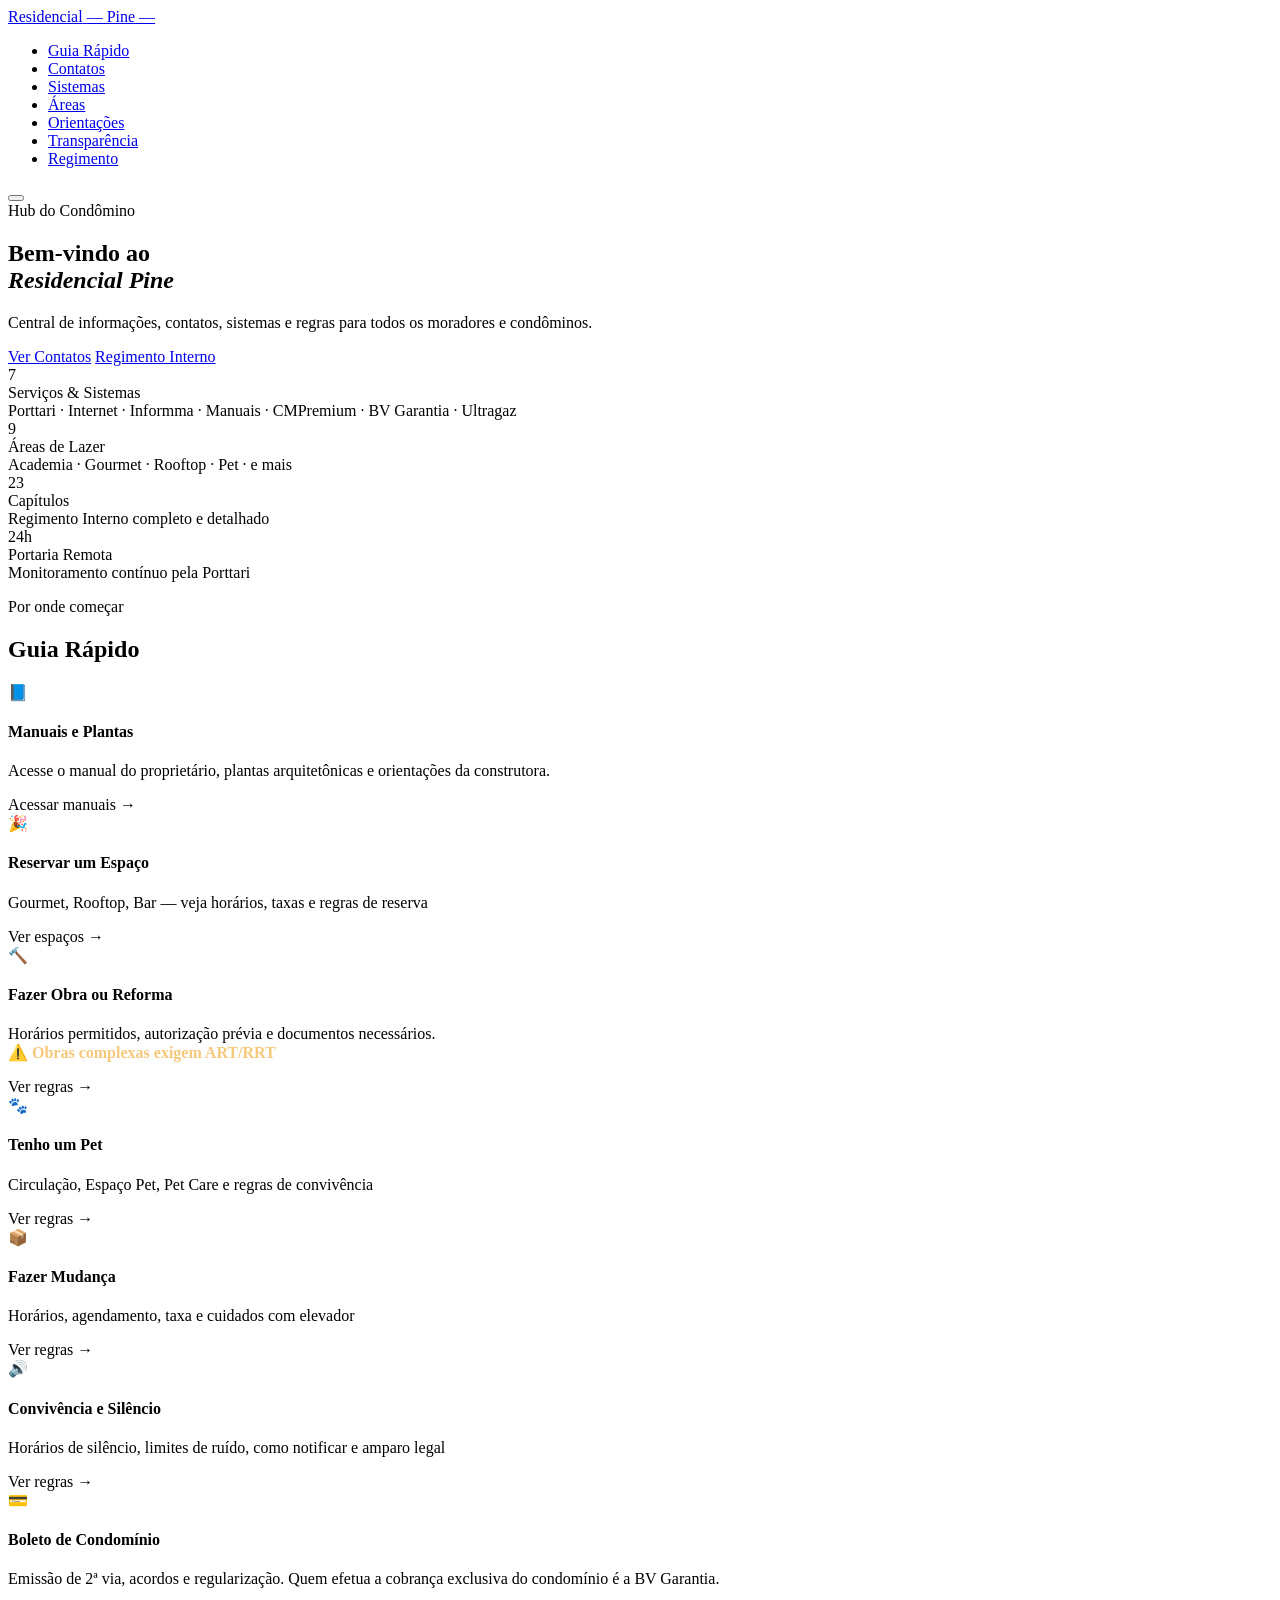
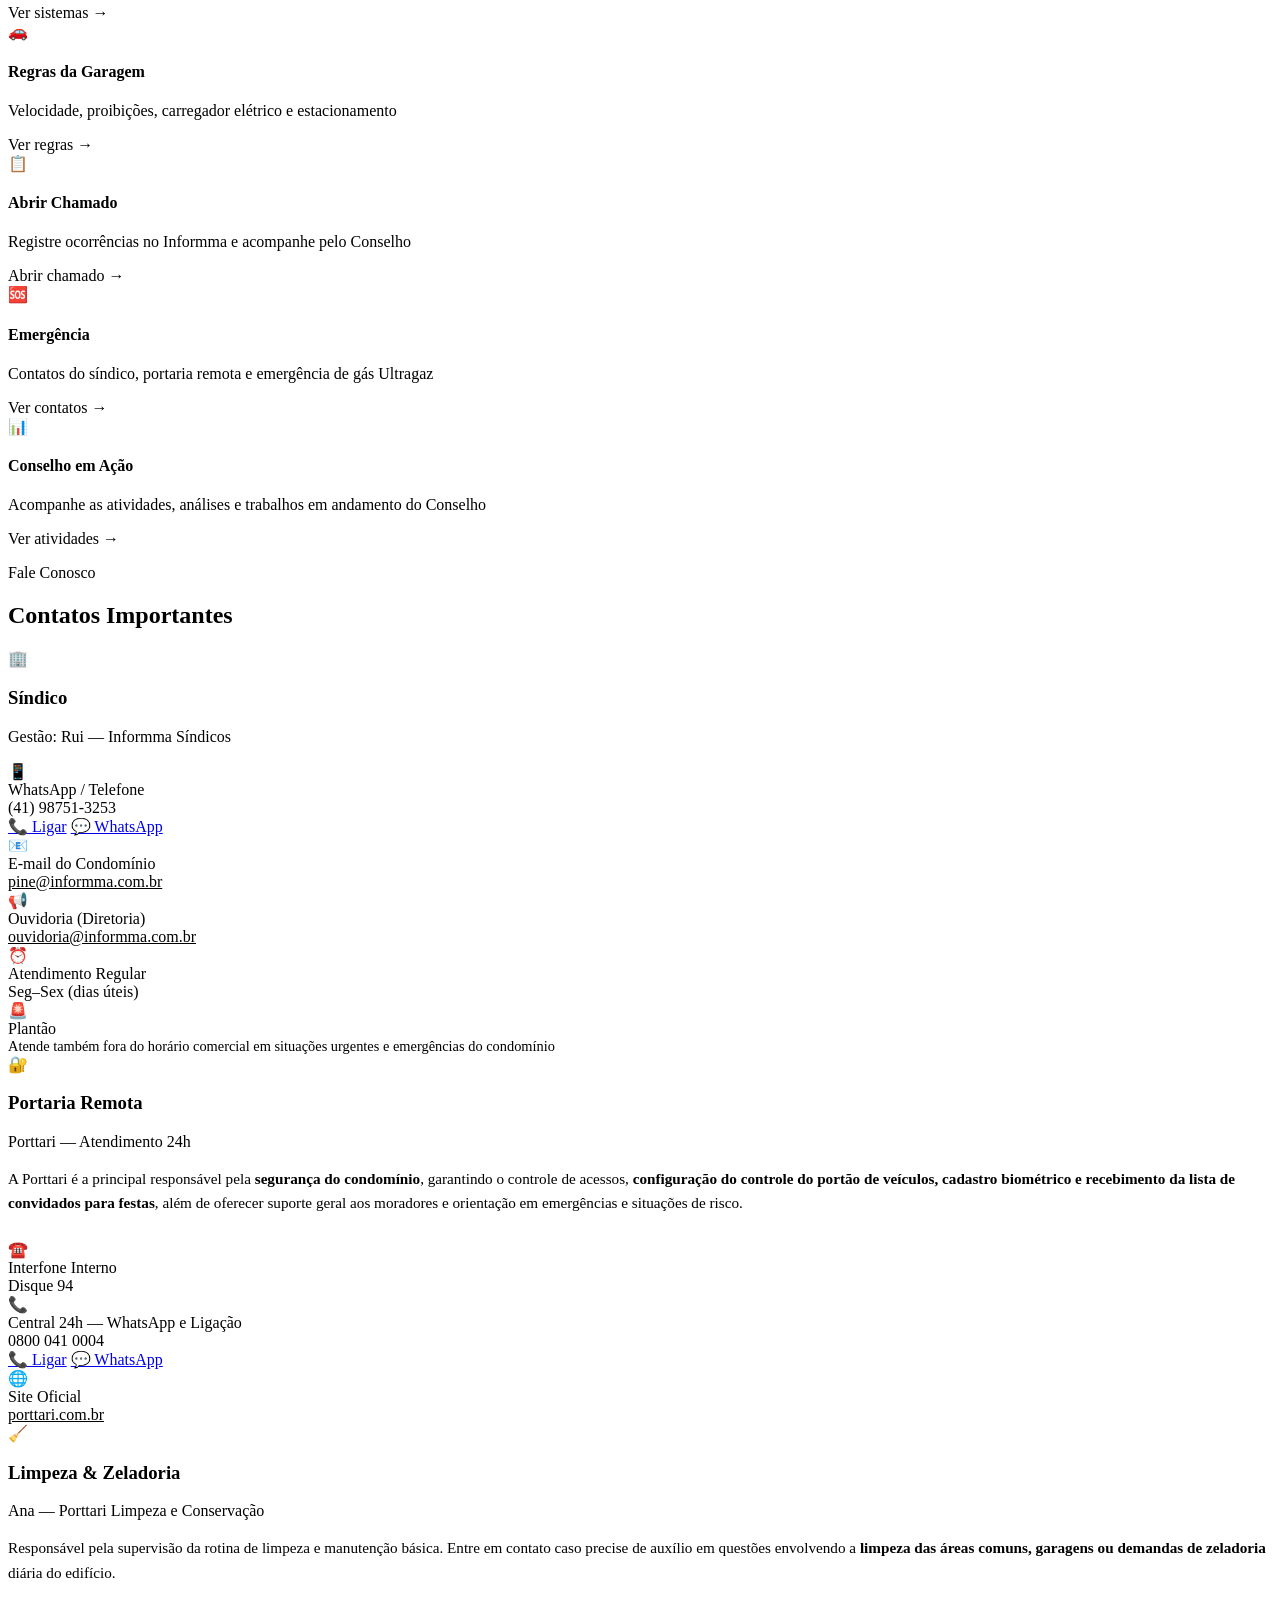
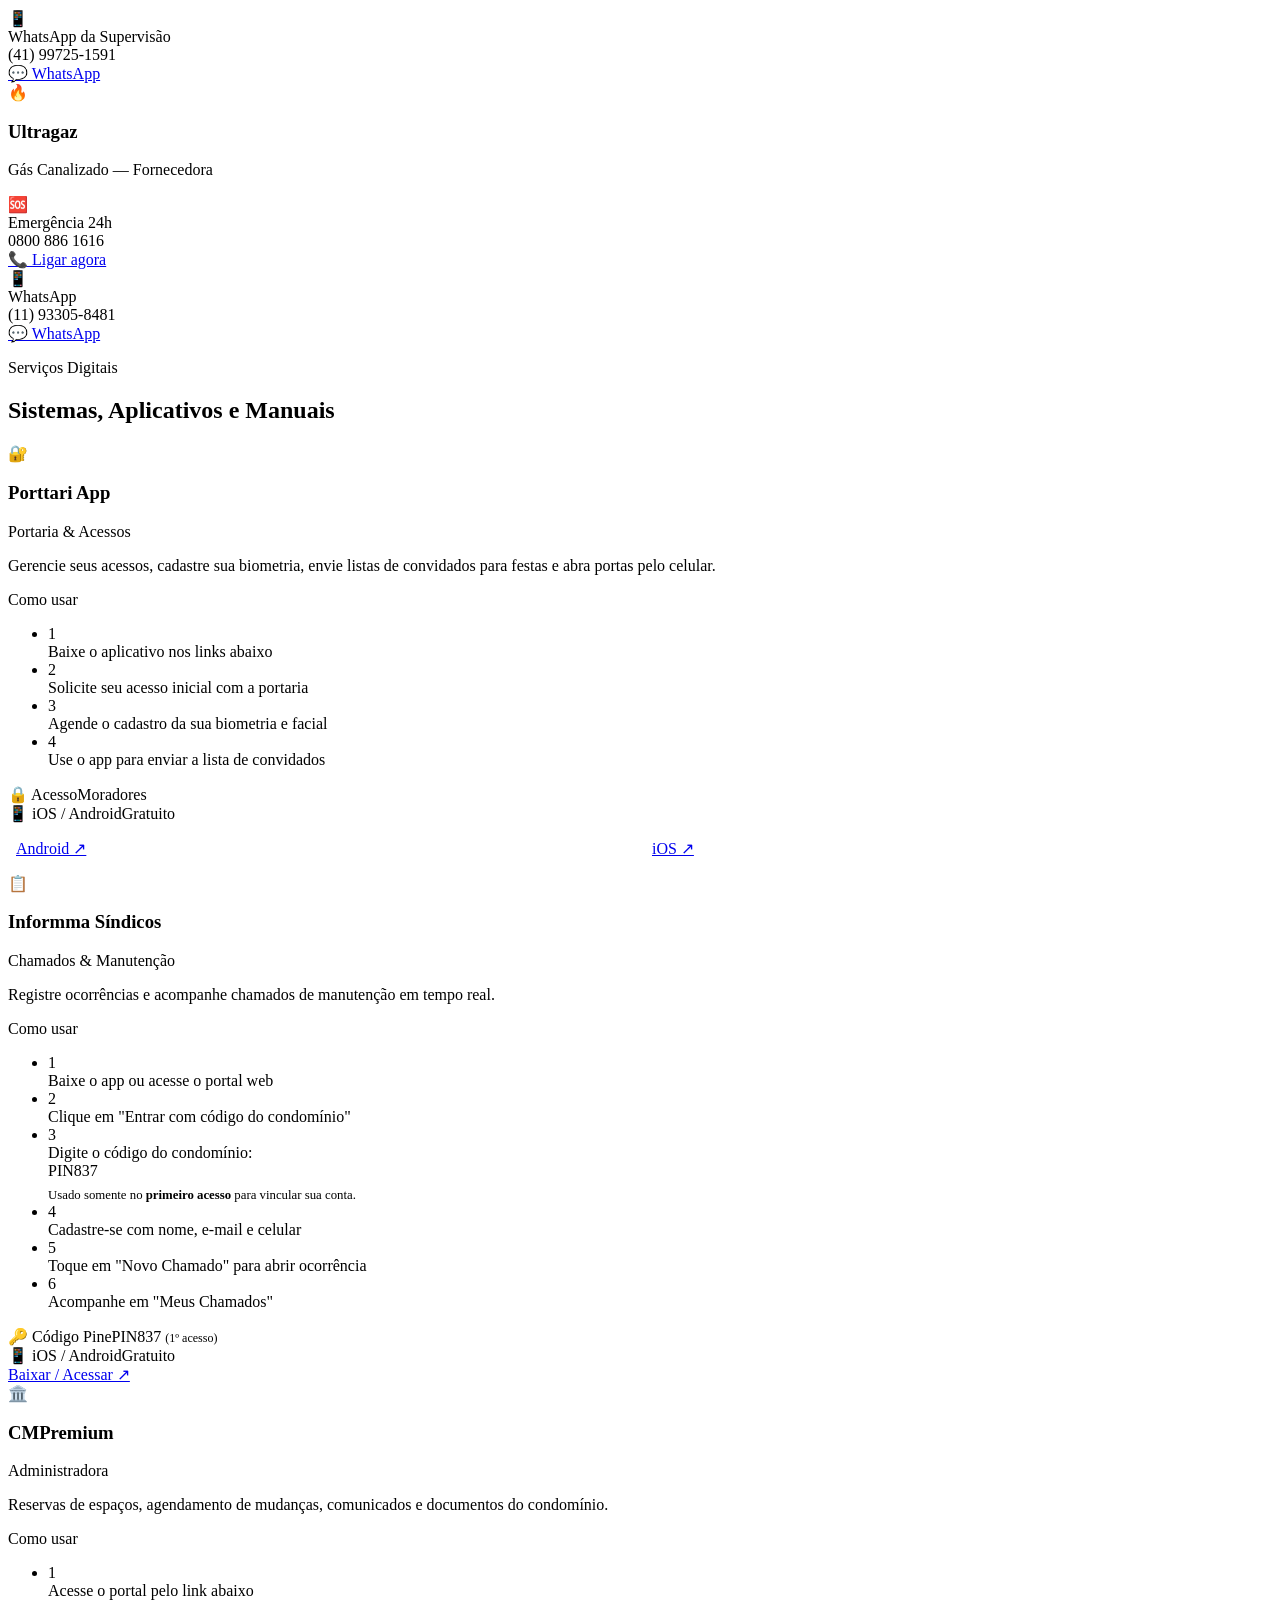
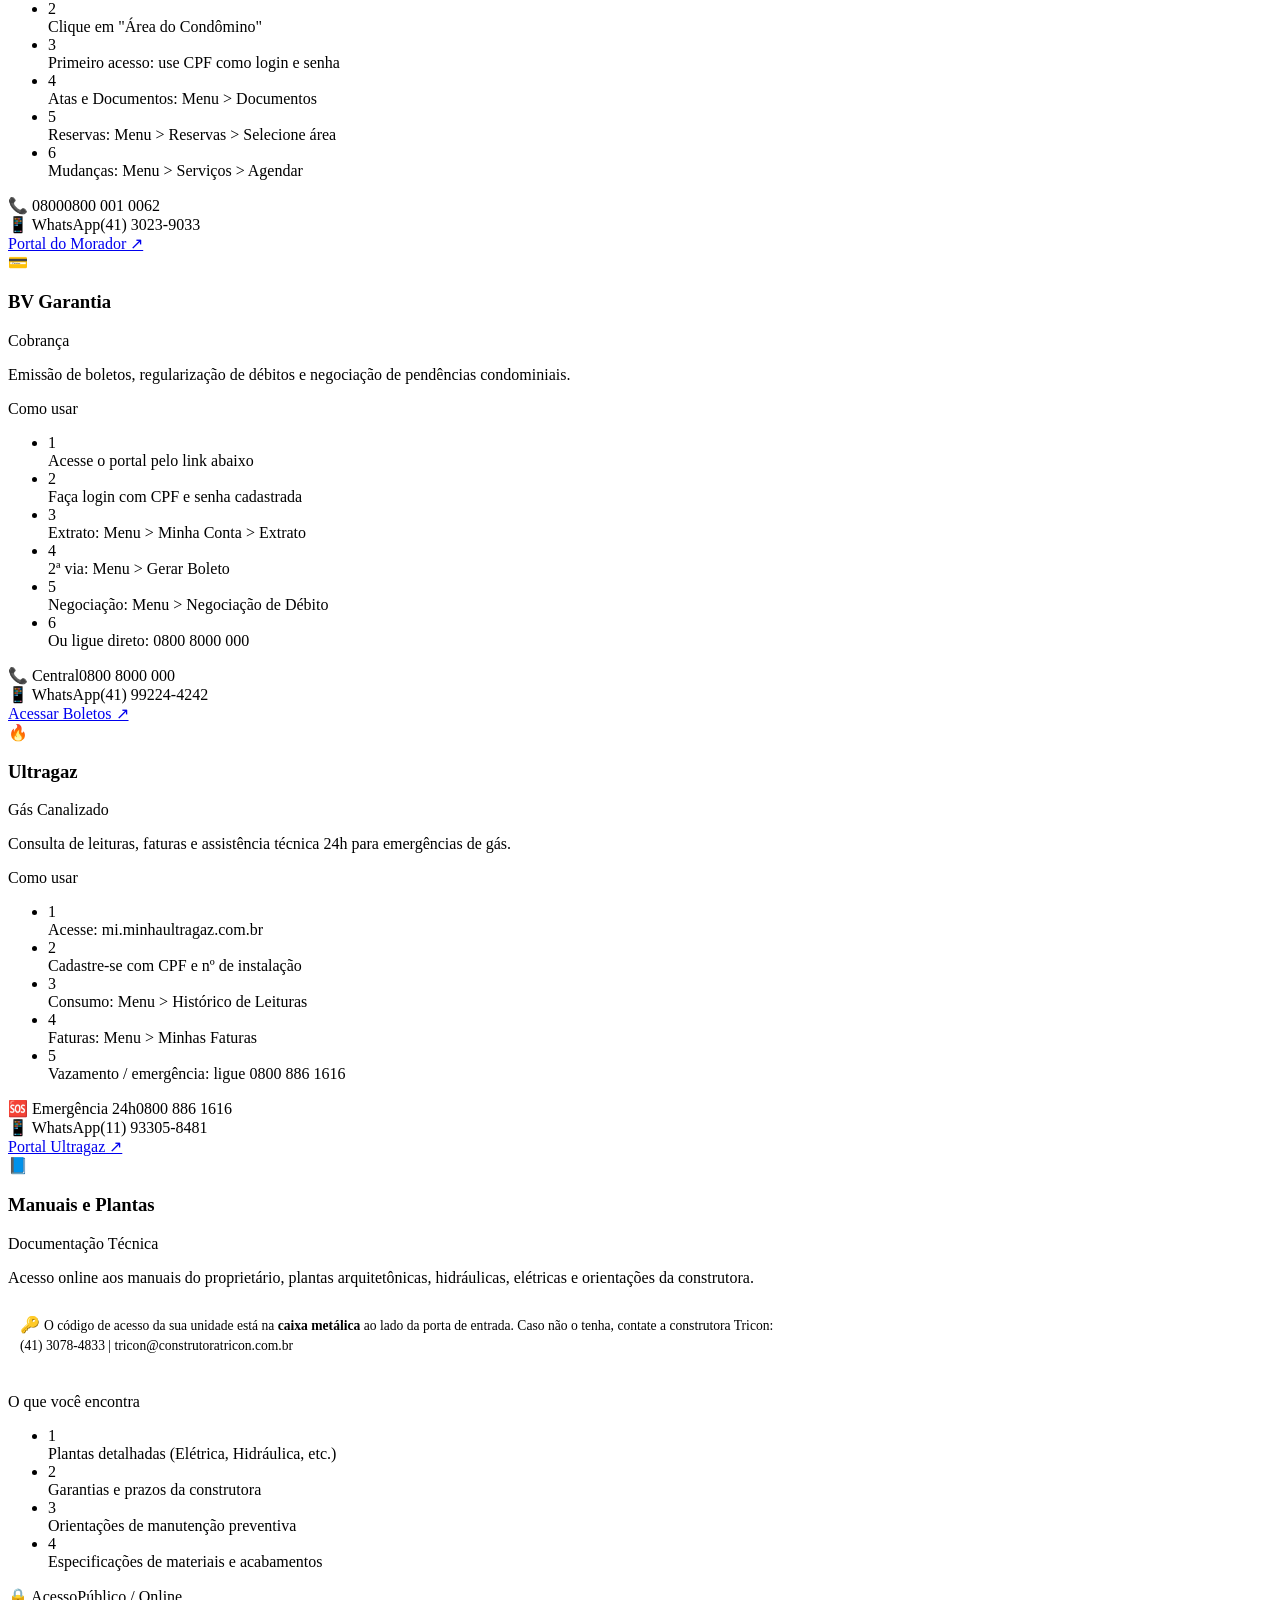
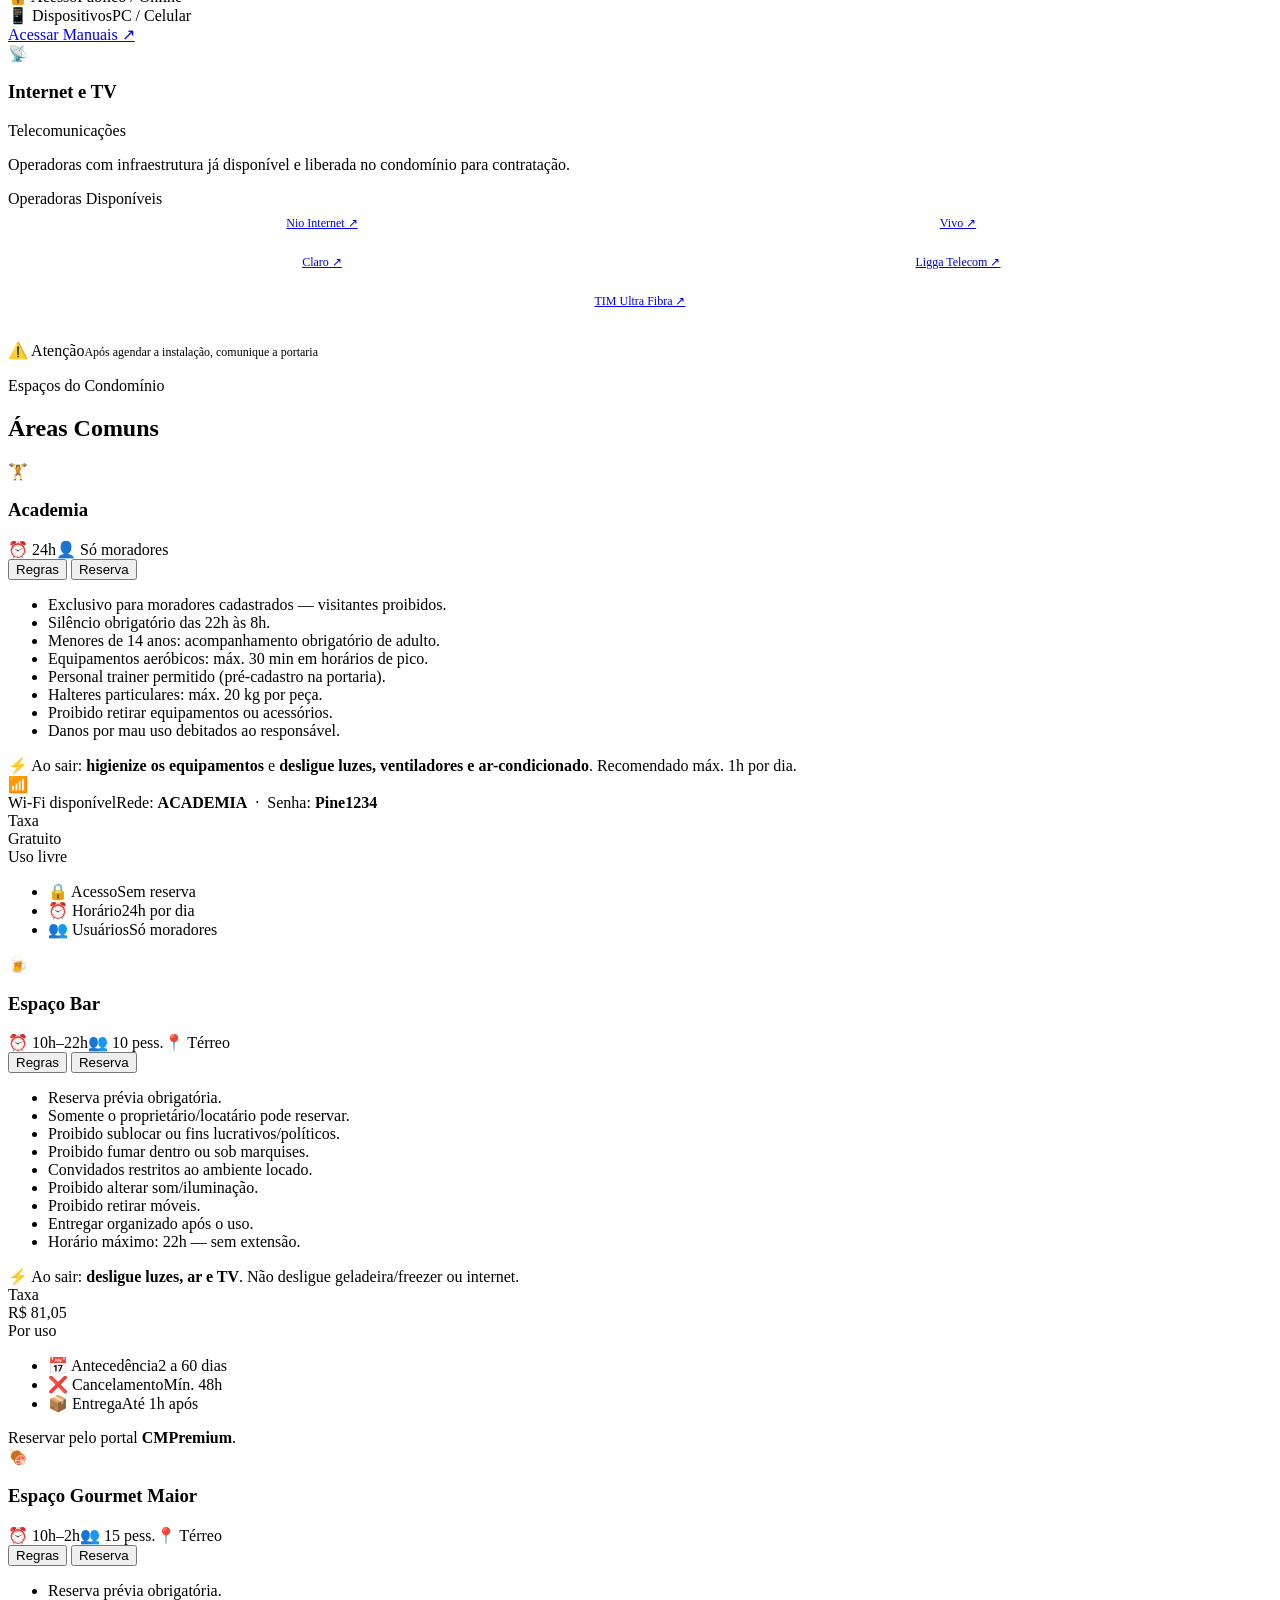
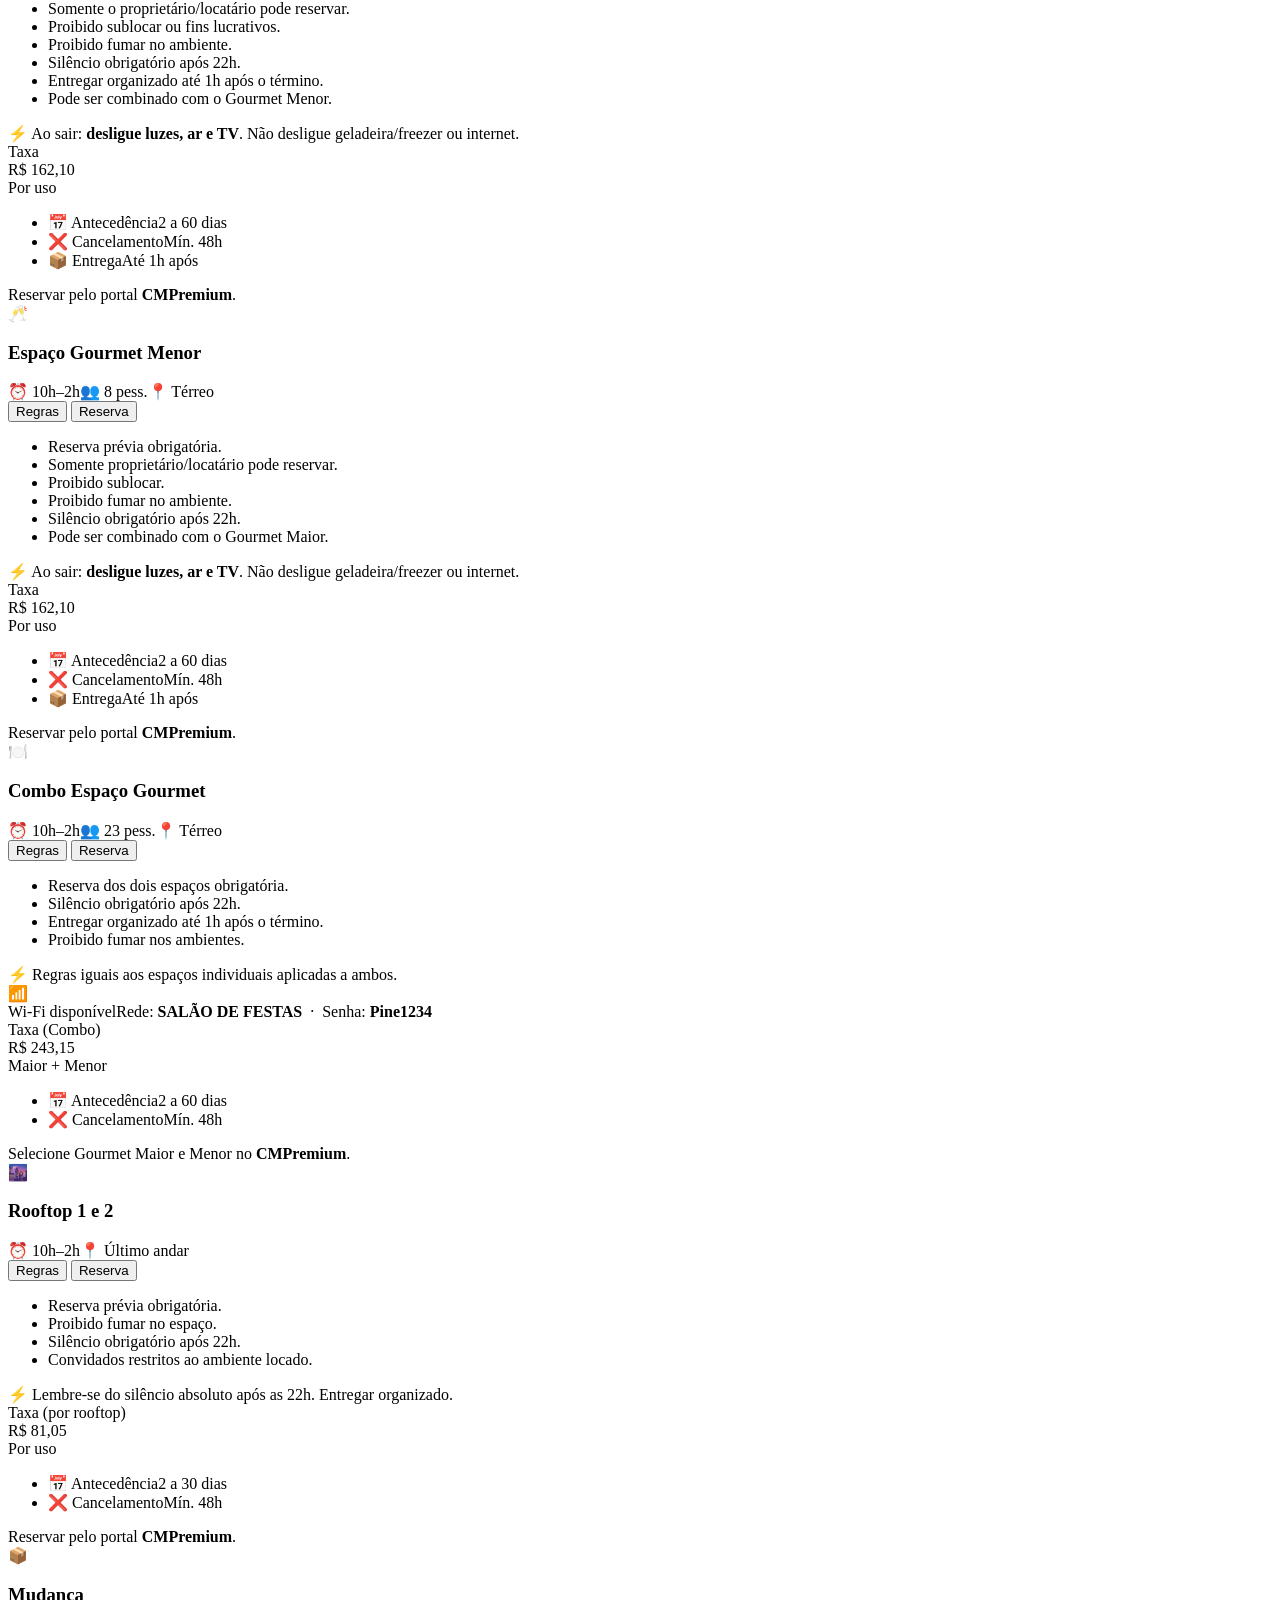
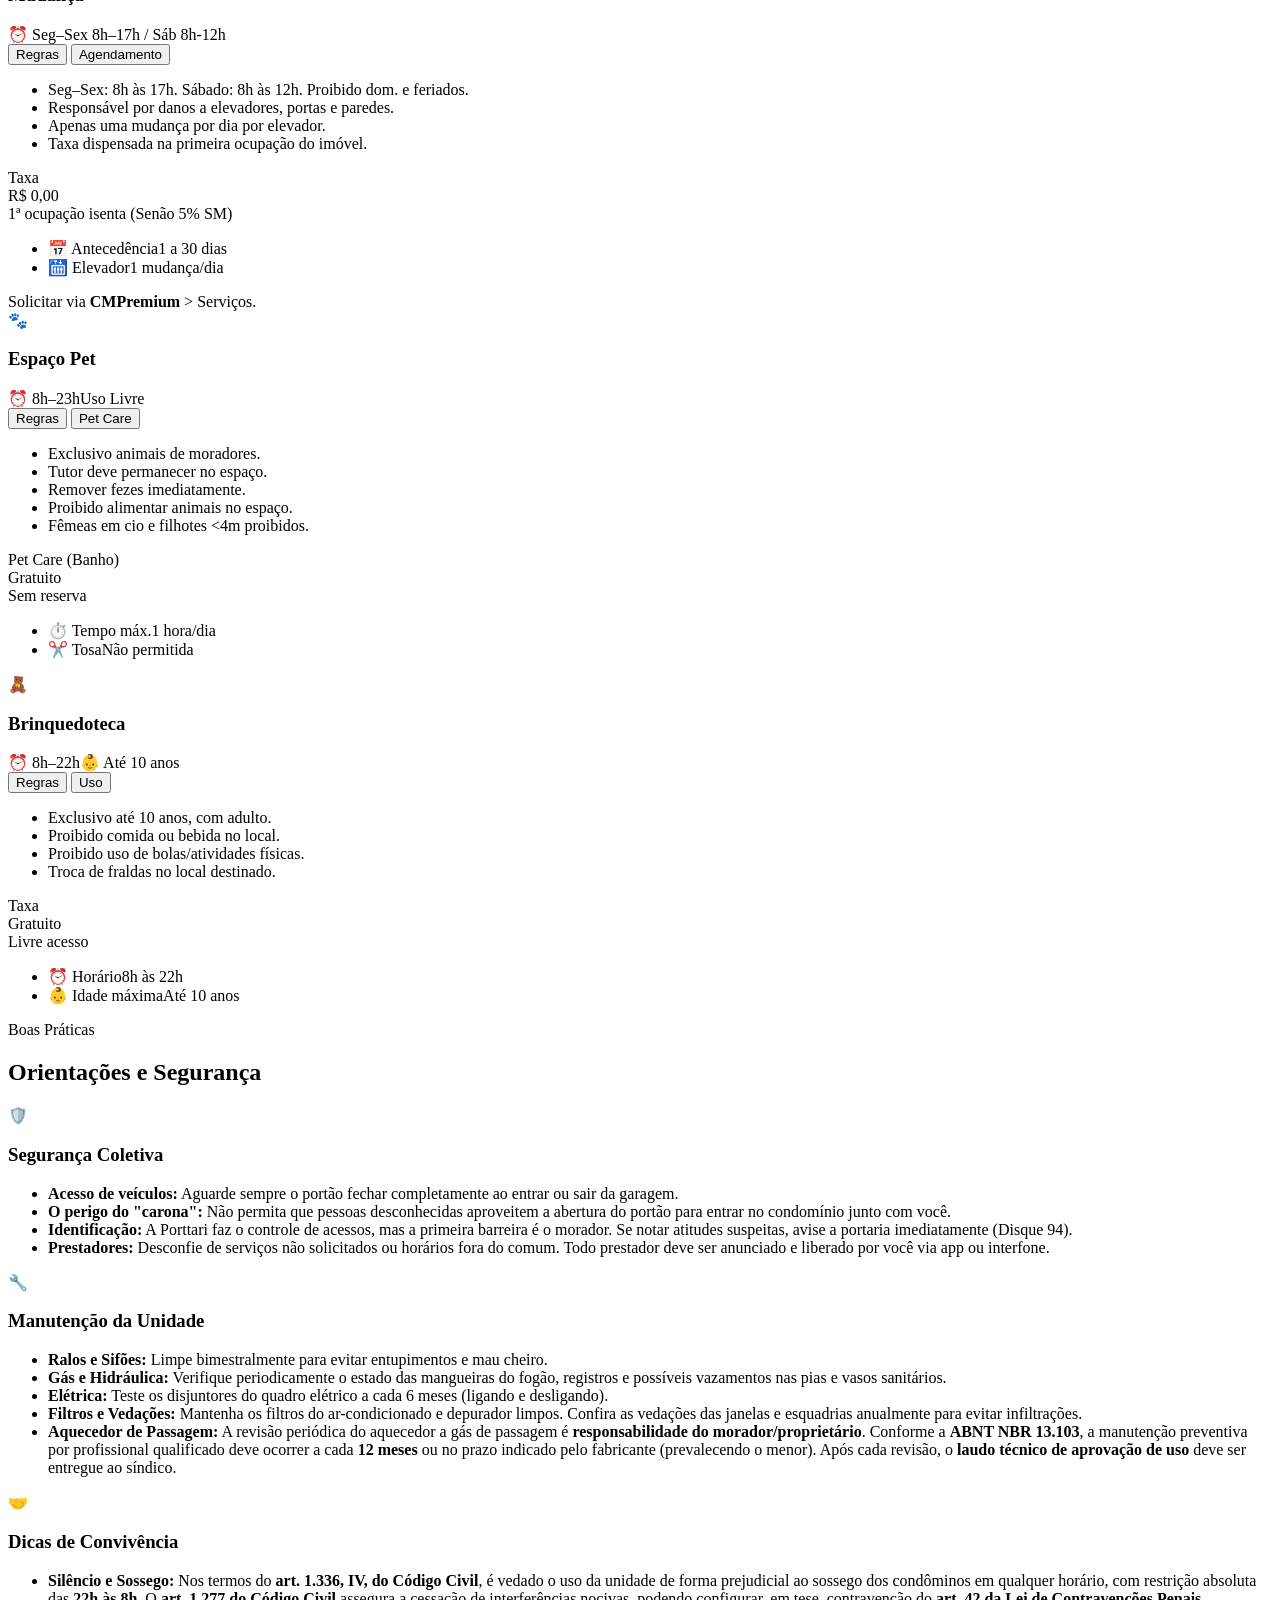
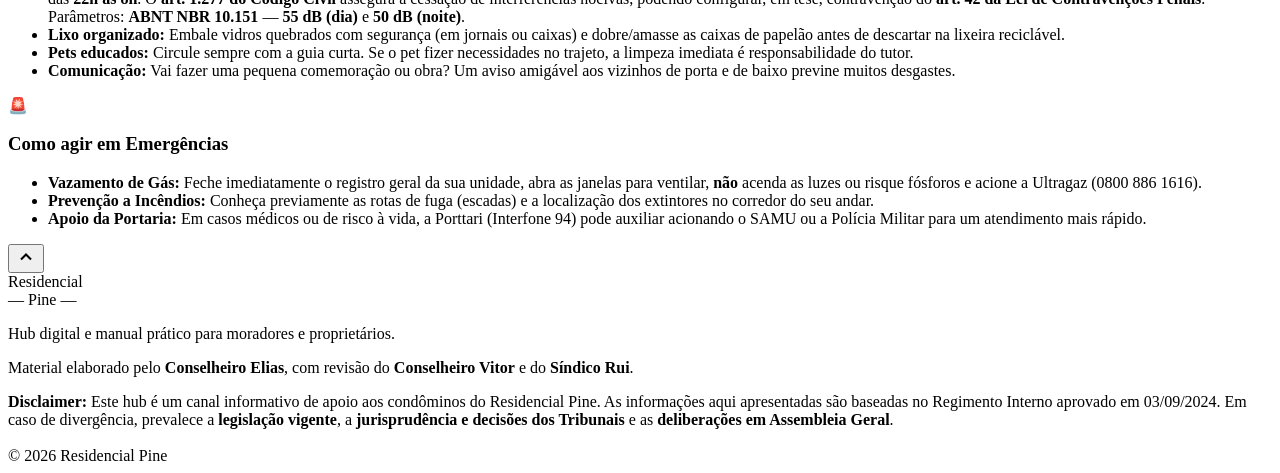
==== index.html @ 76c6763b "Update index.html" ====
<!DOCTYPE html>
<html lang="pt-BR">
<head>
<meta charset="UTF-8">
<meta name="viewport" content="width=device-width, initial-scale=1.0">
<title>Residencial Pine — Hub do Condômino</title>
<link href="https://fonts.googleapis.com/css2?family=Cormorant+Garamond:ital,wght@0,400;0,600;0,700;1,400&family=Nunito+Sans:wght@300;400;600;700&display=swap" rel="stylesheet">
<link rel="stylesheet" href="assets/style.css">
</head>
<body>

<div id="scrollProgress"></div>

<nav>
  <div class="nav-inner">
    <a href="#inicio" class="nav-logo">
      <div class="nav-logo-text">
        <span class="nav-logo-res">Residencial</span>
        <span class="nav-logo-pine">— Pine —</span>
      </div>
    </a>
    <ul class="nav-links" id="navLinks">
      <li><a href="#guia">Guia Rápido</a></li>
      <li><a href="#contatos">Contatos</a></li>
      <li><a href="#sistemas">Sistemas</a></li>
      <li><a href="#areas">Áreas</a></li>
      <li><a href="#orientacoes">Orientações</a></li>
      <li><a href="transparencia.html">Transparência</a></li>
      <li><a href="regimento.html">Regimento</a></li>
    </ul>
    <button class="hamburger" onclick="toggleMenu()" aria-label="Menu"><span></span><span></span><span></span></button>
  </div>
</nav>

<section class="hero" id="inicio">
  <div class="hero-content">
    <div class="hero-badge">Hub do Condômino</div>
    <h1>Bem-vindo ao<br><em>Residencial Pine</em></h1>
    <p>Central de informações, contatos, sistemas e regras para todos os moradores e condôminos.</p>
    <div class="hero-cta">
      <a href="#contatos" class="btn-primary">Ver Contatos</a>
      <a href="regimento.html" class="btn-outline">Regimento Interno</a>
    </div>
    <div class="hero-stats">
      <div class="stat"><div class="stat-num" data-target="7">7</div><div class="stat-label">Serviços & Sistemas</div><div class="stat-desc">Porttari · Internet · Informma · Manuais · CMPremium · BV Garantia · Ultragaz</div></div>
      <div class="stat"><div class="stat-num" data-target="9">9</div><div class="stat-label">Áreas de Lazer</div><div class="stat-desc">Academia · Gourmet · Rooftop · Pet · e mais</div></div>
      <div class="stat"><div class="stat-num" data-target="23">23</div><div class="stat-label">Capítulos</div><div class="stat-desc">Regimento Interno completo e detalhado</div></div>
      <div class="stat"><div class="stat-num">24h</div><div class="stat-label">Portaria Remota</div><div class="stat-desc">Monitoramento contínuo pela Porttari</div></div>
    </div>
  </div>
</section>

<section id="guia">
  <div class="section-inner">
    <p class="section-label">Por onde começar</p>
    <h2 class="section-title">Guia Rápido</h2>
    <div class="divider"></div>
    
    <div class="guia-grid">
      <div class="guia-card fade-up" onclick="window.open('https://manual1.com.br/manuais/lot2/Tricon/Pine/', '_blank')">
        <span class="guia-icon">📘</span>
        <h4>Manuais e Plantas</h4>
        <p>Acesse o manual do proprietário, plantas arquitetônicas e orientações da construtora.</p>
        <div class="guia-arrow">Acessar manuais →</div>
      </div>

      <div class="guia-card fade-up" onclick="document.getElementById('areas').scrollIntoView({behavior:'smooth'})">
        <span class="guia-icon">🎉</span>
        <h4>Reservar um Espaço</h4>
        <p>Gourmet, Rooftop, Bar — veja horários, taxas e regras de reserva</p>
        <div class="guia-arrow">Ver espaços →</div>
      </div>

      <div class="guia-card fade-up" onclick="location.href='regimento.html?q=obra'">
        <span class="guia-icon">🔨</span>
        <h4>Fazer Obra ou Reforma</h4>
        <p>Horários permitidos, autorização prévia e documentos necessários.<br><span style="color:#f5c87a; font-weight:700">⚠️ Obras complexas exigem ART/RRT</span></p>
        <div class="guia-arrow">Ver regras →</div>
      </div>

      <div class="guia-card fade-up" onclick="location.href='regimento.html?q=animais'">
        <span class="guia-icon">🐾</span>
        <h4>Tenho um Pet</h4>
        <p>Circulação, Espaço Pet, Pet Care e regras de convivência</p>
        <div class="guia-arrow">Ver regras →</div>
      </div>

      <div class="guia-card fade-up" onclick="goToArea('mu-rules')">
        <span class="guia-icon">📦</span>
        <h4>Fazer Mudança</h4>
        <p>Horários, agendamento, taxa e cuidados com elevador</p>
        <div class="guia-arrow">Ver regras →</div>
      </div>

      <div class="guia-card fade-up" onclick="location.href='regimento.html?q=silencio'">
        <span class="guia-icon">🔊</span>
        <h4>Convivência e Silêncio</h4>
        <p>Horários de silêncio, limites de ruído, como notificar e amparo legal</p>
        <div class="guia-arrow">Ver regras →</div>
      </div>

      <div class="guia-card fade-up" onclick="document.getElementById('sistemas').scrollIntoView({behavior:'smooth'})">
        <span class="guia-icon">💳</span>
        <h4>Boleto de Condomínio</h4>
        <p>Emissão de 2ª via, acordos e regularização. Quem efetua a cobrança exclusiva do condomínio é a BV Garantia.</p>
        <div class="guia-arrow">Ver sistemas →</div>
      </div>

      <div class="guia-card fade-up" onclick="location.href='regimento.html?q=garagem'">
        <span class="guia-icon">🚗</span>
        <h4>Regras da Garagem</h4>
        <p>Velocidade, proibições, carregador elétrico e estacionamento</p>
        <div class="guia-arrow">Ver regras →</div>
      </div>

      <div class="guia-card fade-up" onclick="location.href='transparencia.html#chamados'">
        <span class="guia-icon">📋</span>
        <h4>Abrir Chamado</h4>
        <p>Registre ocorrências no Informma e acompanhe pelo Conselho</p>
        <div class="guia-arrow">Abrir chamado →</div>
      </div>

      <div class="guia-card fade-up" onclick="document.getElementById('contatos').scrollIntoView({behavior:'smooth'})">
        <span class="guia-icon">🆘</span>
        <h4>Emergência</h4>
        <p>Contatos do síndico, portaria remota e emergência de gás Ultragaz</p>
        <div class="guia-arrow">Ver contatos →</div>
      </div>

      <div class="guia-card fade-up" onclick="location.href='transparencia.html#conselho'">
        <span class="guia-icon">📊</span>
        <h4>Conselho em Ação</h4>
        <p>Acompanhe as atividades, análises e trabalhos em andamento do Conselho</p>
        <div class="guia-arrow">Ver atividades →</div>
      </div>
    </div>
  </div>
</section>

<section id="contatos">
  <div class="section-inner">
    <p class="section-label">Fale Conosco</p>
    <h2 class="section-title">Contatos Importantes</h2>
    <div class="divider"></div>
    
    <div class="contacts-grid">
      <!-- Síndico -->
      <div class="contact-card fade-up">
        <div class="contact-header">
          <div class="contact-card-icon">🏢</div>
          <div class="contact-title-group">
            <h3>Síndico</h3>
            <p class="role">Gestão: Rui — Informma Síndicos</p>
          </div>
        </div>
        
        <div class="contact-item">
          <div class="contact-icon">📱</div>
          <div class="contact-info">
            <div class="contact-label">WhatsApp / Telefone</div>
            <div class="contact-value">(41) 98751-3253</div>
            <div class="contact-actions">
              <a href="tel:+5541987513253" class="btn-action btn-action-call">📞 Ligar</a>
              <a href="https://wa.me/5541987513253" target="_blank" class="btn-action btn-action-wa">💬 WhatsApp</a>
            </div>
          </div>
        </div>
        
        <div class="contact-item">
          <div class="contact-icon">📧</div>
          <div class="contact-info">
            <div class="contact-label">E-mail do Condomínio</div>
            <div class="contact-value"><a href="mailto:pine@informma.com.br" style="color:inherit">pine@informma.com.br</a></div>
          </div>
        </div>

        <div class="contact-item">
          <div class="contact-icon">📢</div>
          <div class="contact-info">
            <div class="contact-label">Ouvidoria (Diretoria)</div>
            <div class="contact-value"><a href="mailto:ouvidoria@informma.com.br" style="color:inherit">ouvidoria@informma.com.br</a></div>
          </div>
        </div>

        <div class="contact-item">
          <div class="contact-icon">⏰</div>
          <div class="contact-info">
            <div class="contact-label">Atendimento Regular</div>
            <div class="contact-value">Seg–Sex (dias úteis)</div>
          </div>
        </div>

        <div class="contact-item">
          <div class="contact-icon">🚨</div>
          <div class="contact-info">
            <div class="contact-label">Plantão</div>
            <div class="contact-value" style="font-size:0.9rem; font-weight:400; color:var(--text-muted);">Atende também fora do horário comercial em situações urgentes e emergências do condomínio</div>
          </div>
        </div>
      </div>

      <!-- Portaria Remota (Consolidada) -->
      <div class="contact-card fade-up">
        <div class="contact-header">
          <div class="contact-card-icon">🔐</div>
          <div class="contact-title-group">
            <h3>Portaria Remota</h3>
            <p class="role">Porttari — Atendimento 24h</p>
          </div>
        </div>

        <div class="contact-item" style="border-bottom: none; padding-bottom: 0;">
          <p style="font-size: 0.95rem; color: var(--text-muted); line-height: 1.6; margin-bottom: 1.5rem;">
            A Porttari é a principal responsável pela <strong>segurança do condomínio</strong>, garantindo o controle de acessos, <strong>configuração do controle do portão de veículos, cadastro biométrico e recebimento da lista de convidados para festas</strong>, além de oferecer suporte geral aos moradores e orientação em emergências e situações de risco.
          </p>
        </div>

        <div class="contact-item">
          <div class="contact-icon">☎️</div>
          <div class="contact-info">
            <div class="contact-label">Interfone Interno</div>
            <div class="contact-value">Disque 94</div>
          </div>
        </div>

        <div class="contact-item">
          <div class="contact-icon">📞</div>
          <div class="contact-info">
            <div class="contact-label">Central 24h — WhatsApp e Ligação</div>
            <div class="contact-value">0800 041 0004</div>
            <div class="contact-actions">
              <a href="tel:08000410004" class="btn-action btn-action-call">📞 Ligar</a>
              <a href="https://wa.me/558000410004" target="_blank" class="btn-action btn-action-wa">💬 WhatsApp</a>
            </div>
          </div>
        </div>

        <div class="contact-item">
          <div class="contact-icon">🌐</div>
          <div class="contact-info">
            <div class="contact-label">Site Oficial</div>
            <div class="contact-value"><a href="https://porttari.com.br" target="_blank" style="color:inherit">porttari.com.br</a></div>
          </div>
        </div>
      </div>

      <!-- Limpeza e Zeladoria -->
      <div class="contact-card fade-up">
        <div class="contact-header">
          <div class="contact-card-icon">🧹</div>
          <div class="contact-title-group">
            <h3>Limpeza &amp; Zeladoria</h3>
            <p class="role">Ana — Porttari Limpeza e Conservação</p>
          </div>
        </div>

        <div class="contact-item" style="border-bottom: none; padding-bottom: 0;">
          <p style="font-size: 0.95rem; color: var(--text-muted); line-height: 1.6; margin-bottom: 1.5rem;">
            Responsável pela supervisão da rotina de limpeza e manutenção básica. Entre em contato caso precise de auxílio em questões envolvendo a <strong>limpeza das áreas comuns, garagens ou demandas de zeladoria</strong> diária do edifício.
          </p>
        </div>

        <div class="contact-item">
          <div class="contact-icon">📱</div>
          <div class="contact-info">
            <div class="contact-label">WhatsApp da Supervisão</div>
            <div class="contact-value">(41) 99725-1591</div>
            <div class="contact-actions">
              <a href="https://wa.me/5541997251591" target="_blank" class="btn-action btn-action-wa">💬 WhatsApp</a>
            </div>
          </div>
        </div>
      </div>

      <!-- Ultragaz -->
      <div class="contact-card fade-up">
        <div class="contact-header">
          <div class="contact-card-icon">🔥</div>
          <div class="contact-title-group">
            <h3>Ultragaz</h3>
            <p class="role">Gás Canalizado — Fornecedora</p>
          </div>
        </div>

        <div class="contact-item">
          <div class="contact-icon">🆘</div>
          <div class="contact-info">
            <div class="contact-label">Emergência 24h</div>
            <div class="contact-value">0800 886 1616</div>
            <div class="contact-actions">
              <a href="tel:08008861616" class="btn-action btn-action-urgent">📞 Ligar agora</a>
            </div>
          </div>
        </div>

        <div class="contact-item">
          <div class="contact-icon">📱</div>
          <div class="contact-info">
            <div class="contact-label">WhatsApp</div>
            <div class="contact-value">(11) 93305-8481</div>
            <div class="contact-actions">
              <a href="https://wa.me/5511933058481" target="_blank" class="btn-action btn-action-wa">💬 WhatsApp</a>
            </div>
          </div>
        </div>
      </div>
    </div>
  </div>
</section>

<section id="sistemas">
  <div class="section-inner">
    <p class="section-label">Serviços Digitais</p>
    <h2 class="section-title">Sistemas, Aplicativos e Manuais</h2>
    <div class="divider"></div>
    
    <div class="sistemas-grid">

      <!-- Porttari App -->
      <div class="sistema-card fade-up">
        <div class="sistema-card-header">
          <div class="sistema-logo">🔐</div>
          <div><h3>Porttari App</h3><div class="sistema-tipo">Portaria & Acessos</div></div>
        </div>
        <p class="sistema-desc">Gerencie seus acessos, cadastre sua biometria, envie listas de convidados para festas e abra portas pelo celular.</p>
        
        <div class="steps-title">Como usar</div>
        <ul class="steps-list">
          <li><div class="step-num">1</div>Baixe o aplicativo nos links abaixo</li>
          <li><div class="step-num">2</div>Solicite seu acesso inicial com a portaria</li>
          <li><div class="step-num">3</div>Agende o cadastro da sua biometria e facial</li>
          <li><div class="step-num">4</div>Use o app para enviar a lista de convidados</li>
        </ul>
        
        <div class="sistema-info">
          <div class="sistema-info-row"><span class="lbl">🔒 Acesso</span><span class="val">Moradores</span></div>
          <div class="sistema-info-row"><span class="lbl">📱 iOS / Android</span><span class="val">Gratuito</span></div>
        </div>
        <div style="display:flex; gap:0.5rem; width:100%">
          <a href="https://play.google.com/store/apps/details?id=br.com.econdos.porttari&pcampaignid=web_share" class="btn-sistema" target="_blank" style="flex:1; padding: 1rem 0.5rem;">Android ↗</a>
          <a href="https://apps.apple.com/br/app/porttari/id6479700378" class="btn-sistema" target="_blank" style="flex:1; padding: 1rem 0.5rem;">iOS ↗</a>
        </div>
      </div>

      <!-- Informma -->
      <div class="sistema-card fade-up">
        <div class="sistema-card-header">
          <div class="sistema-logo">📋</div>
          <div><h3>Informma Síndicos</h3><div class="sistema-tipo">Chamados &amp; Manutenção</div></div>
        </div>
        <p class="sistema-desc">Registre ocorrências e acompanhe chamados de manutenção em tempo real.</p>
        
        <div class="steps-title">Como usar</div>
        <ul class="steps-list">
          <li><div class="step-num">1</div>Baixe o app ou acesse o portal web</li>
          <li><div class="step-num">2</div>Clique em "Entrar com código do condomínio"</li>
          <li><div class="step-num">3</div><div>Digite o código do condomínio:<br><span class="pin-highlight">PIN837</span><br><span style="font-size:0.8rem; color:var(--text-muted); display:block; margin-top:0.5rem">Usado somente no <strong>primeiro acesso</strong> para vincular sua conta.</span></div></li>
          <li><div class="step-num">4</div>Cadastre-se com nome, e-mail e celular</li>
          <li><div class="step-num">5</div>Toque em "Novo Chamado" para abrir ocorrência</li>
          <li><div class="step-num">6</div>Acompanhe em "Meus Chamados"</li>
        </ul>
        
        <div class="sistema-info">
          <div class="sistema-info-row"><span class="lbl">🔑 Código Pine</span><span class="val">PIN837 <span style="font-size:0.75rem; font-weight:400; color:var(--text-muted)">(1º acesso)</span></span></div>
          <div class="sistema-info-row"><span class="lbl">📱 iOS / Android</span><span class="val">Gratuito</span></div>
        </div>
        <a href="https://app.informma.com.br/c/cm6par3a102xff8kadrsqlli8" class="btn-sistema" target="_blank">Baixar / Acessar ↗</a>
      </div>

      <!-- CMPremium -->
      <div class="sistema-card fade-up">
        <div class="sistema-card-header">
          <div class="sistema-logo">🏛️</div>
          <div><h3>CMPremium</h3><div class="sistema-tipo">Administradora</div></div>
        </div>
        <p class="sistema-desc">Reservas de espaços, agendamento de mudanças, comunicados e documentos do condomínio.</p>
        
        <div class="steps-title">Como usar</div>
        <ul class="steps-list">
          <li><div class="step-num">1</div>Acesse o portal pelo link abaixo</li>
          <li><div class="step-num">2</div>Clique em "Área do Condômino"</li>
          <li><div class="step-num">3</div>Primeiro acesso: use CPF como login e senha</li>
          <li><div class="step-num">4</div>Atas e Documentos: Menu &gt; Documentos</li>
          <li><div class="step-num">5</div>Reservas: Menu &gt; Reservas &gt; Selecione área</li>
          <li><div class="step-num">6</div>Mudanças: Menu &gt; Serviços &gt; Agendar</li>
        </ul>
        
        <div class="sistema-info">
          <div class="sistema-info-row"><span class="lbl">📞 0800</span><span class="val">0800 001 0062</span></div>
          <div class="sistema-info-row"><span class="lbl">📱 WhatsApp</span><span class="val">(41) 3023-9033</span></div>
        </div>
        <a href="https://www.webware.com.br/bin/administradora/default.asp?adm=13073149&" class="btn-sistema" target="_blank">Portal do Morador ↗</a>
      </div>

      <!-- BV Garantia -->
      <div class="sistema-card fade-up">
        <div class="sistema-card-header">
          <div class="sistema-logo">💳</div>
          <div><h3>BV Garantia</h3><div class="sistema-tipo">Cobrança</div></div>
        </div>
        <p class="sistema-desc">Emissão de boletos, regularização de débitos e negociação de pendências condominiais.</p>
        
        <div class="steps-title">Como usar</div>
        <ul class="steps-list">
          <li><div class="step-num">1</div>Acesse o portal pelo link abaixo</li>
          <li><div class="step-num">2</div>Faça login com CPF e senha cadastrada</li>
          <li><div class="step-num">3</div>Extrato: Menu &gt; Minha Conta &gt; Extrato</li>
          <li><div class="step-num">4</div>2ª via: Menu &gt; Gerar Boleto</li>
          <li><div class="step-num">5</div>Negociação: Menu &gt; Negociação de Débito</li>
          <li><div class="step-num">6</div>Ou ligue direto: 0800 8000 000</li>
        </ul>
        
        <div class="sistema-info">
          <div class="sistema-info-row"><span class="lbl">📞 Central</span><span class="val">0800 8000 000</span></div>
          <div class="sistema-info-row"><span class="lbl">📱 WhatsApp</span><span class="val">(41) 99224-4242</span></div>
        </div>
        <a href="https://sistemasnovacorp.com.br:7443/AppCounty/login.jsf?GR=NzU=" class="btn-sistema" target="_blank">Acessar Boletos ↗</a>
      </div>

      <!-- Ultragaz -->
      <div class="sistema-card fade-up">
        <div class="sistema-card-header">
          <div class="sistema-logo">🔥</div>
          <div><h3>Ultragaz</h3><div class="sistema-tipo">Gás Canalizado</div></div>
        </div>
        <p class="sistema-desc">Consulta de leituras, faturas e assistência técnica 24h para emergências de gás.</p>
        
        <div class="steps-title">Como usar</div>
        <ul class="steps-list">
          <li><div class="step-num">1</div>Acesse: mi.minhaultragaz.com.br</li>
          <li><div class="step-num">2</div>Cadastre-se com CPF e nº de instalação</li>
          <li><div class="step-num">3</div>Consumo: Menu &gt; Histórico de Leituras</li>
          <li><div class="step-num">4</div>Faturas: Menu &gt; Minhas Faturas</li>
          <li><div class="step-num">5</div>Vazamento / emergência: ligue 0800 886 1616</li>
        </ul>
        
        <div class="sistema-info">
          <div class="sistema-info-row"><span class="lbl">🆘 Emergência 24h</span><span class="val">0800 886 1616</span></div>
          <div class="sistema-info-row"><span class="lbl">📱 WhatsApp</span><span class="val">(11) 93305-8481</span></div>
        </div>
        <a href="https://www.mi.minhaultragaz.com.br/" class="btn-sistema" target="_blank">Portal Ultragaz ↗</a>
      </div>

      <!-- Manuais do Imóvel -->
      <div class="sistema-card fade-up">
        <div class="sistema-card-header">
          <div class="sistema-logo">📘</div>
          <div><h3>Manuais e Plantas</h3><div class="sistema-tipo">Documentação Técnica</div></div>
        </div>
        <p class="sistema-desc" style="margin-bottom: 1rem;">Acesso online aos manuais do proprietário, plantas arquitetônicas, hidráulicas, elétricas e orientações da construtora.</p>
        
        <div class="rule-alert" style="margin-top: 0; margin-bottom: 1.5rem; padding: 0.75rem;">
          <span class="rule-alert-icon" style="font-size: 1rem;">🔑</span>
          <span class="rule-alert-text" style="font-size: 0.85rem; line-height: 1.5;">O código de acesso da sua unidade está na <strong>caixa metálica</strong> ao lado da porta de entrada. Caso não o tenha, contate a construtora Tricon:<br><a href="tel:4130784833" style="color:var(--gold); text-decoration:none">(41) 3078-4833</a> | <a href="mailto:tricon@construtoratricon.com.br" style="color:var(--gold); text-decoration:none">tricon@construtoratricon.com.br</a></span>
        </div>
        
        <div class="steps-title">O que você encontra</div>
        <ul class="steps-list">
          <li><div class="step-num">1</div>Plantas detalhadas (Elétrica, Hidráulica, etc.)</li>
          <li><div class="step-num">2</div>Garantias e prazos da construtora</li>
          <li><div class="step-num">3</div>Orientações de manutenção preventiva</li>
          <li><div class="step-num">4</div>Especificações de materiais e acabamentos</li>
        </ul>
        
        <div class="sistema-info">
          <div class="sistema-info-row"><span class="lbl">🔒 Acesso</span><span class="val">Público / Online</span></div>
          <div class="sistema-info-row"><span class="lbl">📱 Dispositivos</span><span class="val">PC / Celular</span></div>
        </div>
        <a href="https://manual1.com.br/manuais/lot2/Tricon/Pine/" class="btn-sistema" target="_blank">Acessar Manuais ↗</a>
      </div>

      <!-- Telecom / Internet -->
      <div class="sistema-card fade-up">
        <div class="sistema-card-header">
          <div class="sistema-logo">📡</div>
          <div><h3>Internet e TV</h3><div class="sistema-tipo">Telecomunicações</div></div>
        </div>
        <p class="sistema-desc">Operadoras com infraestrutura já disponível e liberada no condomínio para contratação.</p>
        
        <div class="steps-title">Operadoras Disponíveis</div>
        <div style="display:grid; grid-template-columns: 1fr 1fr; gap:0.5rem; margin-bottom:1.5rem; flex-grow:1;">
          <a href="https://www.niointernet.com.br/" class="btn-outline" target="_blank" style="padding: 0.5rem; text-align:center; font-size: 0.75rem;">Nio Internet ↗</a>
          <a href="https://vivo.com.br" class="btn-outline" target="_blank" style="padding: 0.5rem; text-align:center; font-size: 0.75rem;">Vivo ↗</a>
          <a href="https://claro.com.br" class="btn-outline" target="_blank" style="padding: 0.5rem; text-align:center; font-size: 0.75rem;">Claro ↗</a>
          <a href="https://liggavc.com.br/" class="btn-outline" target="_blank" style="padding: 0.5rem; text-align:center; font-size: 0.75rem;">Ligga Telecom ↗</a>
          <a href="https://www.tim.com.br/pr/internet/tim-ultrafibra" class="btn-outline" target="_blank" style="padding: 0.5rem; text-align:center; font-size: 0.75rem; grid-column: span 2;">TIM Ultra Fibra ↗</a>
        </div>
        
        <div class="sistema-info" style="margin-top:auto;">
          <div class="sistema-info-row"><span class="lbl">⚠️ Atenção</span><span class="val" style="font-size: 0.75rem; text-align: right; line-height: 1.4; max-width: 65%;">Após agendar a instalação, comunique a portaria</span></div>
        </div>
      </div>

    </div>
  </div>
</section>

<section id="areas">
  <div class="section-inner">
    <p class="section-label">Espaços do Condomínio</p>
    <h2 class="section-title">Áreas Comuns</h2>
    <div class="divider"></div>
    
    <div class="areas-grid">
      <!-- Academia -->
      <div class="area-card fade-up">
        <div class="area-card-top">
          <div class="area-header"><div class="area-icon">🏋️</div><h3>Academia</h3></div>
          <div class="area-tags"><span class="tag tag-hora">⏰ 24h</span><span class="tag tag-cap">👤 Só moradores</span></div>
        </div>
        <div class="area-tabs">
          <button class="area-tab-btn active" onclick="switchTab(this,'ac-rules')">Regras</button>
          <button class="area-tab-btn" onclick="switchTab(this,'ac-book')">Reserva</button>
        </div>
        <div id="ac-rules" class="area-tab-content active">
          <ul class="area-rules">
            <li data-ref="Art. 24 e 24.1">Exclusivo para moradores cadastrados — visitantes proibidos.</li>
            <li data-ref="Art. 24.2">Silêncio obrigatório das 22h às 8h.</li>
            <li data-ref="Art. 24.11">Menores de 14 anos: acompanhamento obrigatório de adulto.</li>
            <li data-ref="Art. 24.5">Equipamentos aeróbicos: máx. 30 min em horários de pico.</li>
            <li data-ref="Art. 24.7">Personal trainer permitido (pré-cadastro na portaria).</li>
            <li data-ref="Art. 24.14">Halteres particulares: máx. 20 kg por peça.</li>
            <li data-ref="Art. 24.15">Proibido retirar equipamentos ou acessórios.</li>
            <li data-ref="Art. 24.8">Danos por mau uso debitados ao responsável.</li>
          </ul>
          <div class="rule-alert">
            <span class="rule-alert-icon">⚡</span>
            <span class="rule-alert-text">Ao sair: <strong>higienize os equipamentos</strong> e <strong>desligue luzes, ventiladores e ar-condicionado</strong>. Recomendado máx. 1h por dia.</span>
          </div>
          <div class="area-wifi-badge"><span class="area-wifi-icon">📶</span><div class="area-wifi-info"><span class="area-wifi-label">Wi-Fi disponível</span><span class="area-wifi-rede">Rede: <strong>ACADEMIA</strong> &nbsp;·&nbsp; Senha: <strong>Pine1234</strong></span></div></div>
        </div>
        <div id="ac-book" class="area-tab-content">
          <div class="booking-price"><div class="booking-price-label">Taxa</div><div class="booking-price-val">Gratuito</div><div class="booking-price-sub">Uso livre</div></div>
          <ul class="booking-rows">
            <li class="booking-row"><span class="blbl">🔒 Acesso</span><span class="bval">Sem reserva</span></li>
            <li class="booking-row"><span class="blbl">⏰ Horário</span><span class="bval">24h por dia</span></li>
            <li class="booking-row"><span class="blbl">👥 Usuários</span><span class="bval">Só moradores</span></li>
          </ul>
        </div>
      </div>

      <!-- Espaço Bar -->
      <div class="area-card fade-up">
        <div class="area-card-top">
          <div class="area-header"><div class="area-icon">🍺</div><h3>Espaço Bar</h3></div>
          <div class="area-tags"><span class="tag tag-hora">⏰ 10h–22h</span><span class="tag tag-cap">👥 10 pess.</span><span class="tag tag-loc">📍 Térreo</span></div>
        </div>
        <div class="area-tabs">
          <button class="area-tab-btn active" onclick="switchTab(this,'eb-rules')">Regras</button>
          <button class="area-tab-btn" onclick="switchTab(this,'eb-book')">Reserva</button>
        </div>
        <div id="eb-rules" class="area-tab-content active">
          <ul class="area-rules">
            <li data-ref="Art. 26">Reserva prévia obrigatória.</li>
            <li data-ref="Art. 25.6">Somente o proprietário/locatário pode reservar.</li>
            <li data-ref="Art. 25.8">Proibido sublocar ou fins lucrativos/políticos.</li>
            <li data-ref="Art. 25.20">Proibido fumar dentro ou sob marquises.</li>
            <li data-ref="Art. 25.23">Convidados restritos ao ambiente locado.</li>
            <li data-ref="Art. 25.11">Proibido alterar som/iluminação.</li>
            <li data-ref="Art. 25.10">Proibido retirar móveis.</li>
            <li data-ref="Art. 25.3">Entregar organizado após o uso.</li>
            <li data-ref="Art. 26.2">Horário máximo: 22h — sem extensão.</li>
          </ul>
          <div class="rule-alert">
            <span class="rule-alert-icon">⚡</span>
            <span class="rule-alert-text">Ao sair: <strong>desligue luzes, ar e TV</strong>. Não desligue geladeira/freezer ou internet.</span>
          </div>
        </div>
        <div id="eb-book" class="area-tab-content">
          <div class="booking-price"><div class="booking-price-label">Taxa</div><div class="booking-price-val">R$ 81,05</div><div class="booking-price-sub">Por uso</div></div>
          <ul class="booking-rows">
            <li class="booking-row"><span class="blbl">📅 Antecedência</span><span class="bval">2 a 60 dias</span></li>
            <li class="booking-row"><span class="blbl">❌ Cancelamento</span><span class="bval warn">Mín. 48h</span></li>
            <li class="booking-row"><span class="blbl">📦 Entrega</span><span class="bval">Até 1h após</span></li>
          </ul>
          <div class="booking-note">Reservar pelo portal <strong>CMPremium</strong>.</div>
        </div>
      </div>

      <!-- Espaço Gourmet Maior -->
      <div class="area-card fade-up">
        <div class="area-card-top">
          <div class="area-header"><div class="area-icon">🍖</div><h3>Espaço Gourmet Maior</h3></div>
          <div class="area-tags"><span class="tag tag-hora">⏰ 10h–2h</span><span class="tag tag-cap">👥 15 pess.</span><span class="tag tag-loc">📍 Térreo</span></div>
        </div>
        <div class="area-tabs">
          <button class="area-tab-btn active" onclick="switchTab(this,'gm-rules')">Regras</button>
          <button class="area-tab-btn" onclick="switchTab(this,'gm-book')">Reserva</button>
        </div>
        <div id="gm-rules" class="area-tab-content active">
          <ul class="area-rules">
            <li data-ref="Art. 27">Reserva prévia obrigatória.</li>
            <li data-ref="Art. 25.6">Somente o proprietário/locatário pode reservar.</li>
            <li data-ref="Art. 25.8">Proibido sublocar ou fins lucrativos.</li>
            <li data-ref="Art. 25.20">Proibido fumar no ambiente.</li>
            <li data-ref="Art. 25.15">Silêncio obrigatório após 22h.</li>
            <li data-ref="Art. 25.18">Entregar organizado até 1h após o término.</li>
            <li data-ref="Art. 28">Pode ser combinado com o Gourmet Menor.</li>
          </ul>
          <div class="rule-alert">
            <span class="rule-alert-icon">⚡</span>
            <span class="rule-alert-text">Ao sair: <strong>desligue luzes, ar e TV</strong>. Não desligue geladeira/freezer ou internet.</span>
          </div>
        </div>
        <div id="gm-book" class="area-tab-content">
          <div class="booking-price"><div class="booking-price-label">Taxa</div><div class="booking-price-val">R$ 162,10</div><div class="booking-price-sub">Por uso</div></div>
          <ul class="booking-rows">
            <li class="booking-row"><span class="blbl">📅 Antecedência</span><span class="bval">2 a 60 dias</span></li>
            <li class="booking-row"><span class="blbl">❌ Cancelamento</span><span class="bval warn">Mín. 48h</span></li>
            <li class="booking-row"><span class="blbl">📦 Entrega</span><span class="bval">Até 1h após</span></li>
          </ul>
          <div class="booking-note">Reservar pelo portal <strong>CMPremium</strong>.</div>
        </div>
      </div>

      <!-- Espaço Gourmet Menor -->
      <div class="area-card fade-up">
        <div class="area-card-top">
          <div class="area-header"><div class="area-icon">🥂</div><h3>Espaço Gourmet Menor</h3></div>
          <div class="area-tags"><span class="tag tag-hora">⏰ 10h–2h</span><span class="tag tag-cap">👥 8 pess.</span><span class="tag tag-loc">📍 Térreo</span></div>
        </div>
        <div class="area-tabs">
          <button class="area-tab-btn active" onclick="switchTab(this,'gn-rules')">Regras</button>
          <button class="area-tab-btn" onclick="switchTab(this,'gn-book')">Reserva</button>
        </div>
        <div id="gn-rules" class="area-tab-content active">
          <ul class="area-rules">
            <li data-ref="Art. 27">Reserva prévia obrigatória.</li>
            <li data-ref="Art. 25.6">Somente proprietário/locatário pode reservar.</li>
            <li data-ref="Art. 25.8">Proibido sublocar.</li>
            <li data-ref="Art. 25.20">Proibido fumar no ambiente.</li>
            <li data-ref="Art. 25.15">Silêncio obrigatório após 22h.</li>
            <li data-ref="Art. 28">Pode ser combinado com o Gourmet Maior.</li>
          </ul>
          <div class="rule-alert">
            <span class="rule-alert-icon">⚡</span>
            <span class="rule-alert-text">Ao sair: <strong>desligue luzes, ar e TV</strong>. Não desligue geladeira/freezer ou internet.</span>
          </div>
        </div>
        <div id="gn-book" class="area-tab-content">
          <div class="booking-price"><div class="booking-price-label">Taxa</div><div class="booking-price-val">R$ 162,10</div><div class="booking-price-sub">Por uso</div></div>
          <ul class="booking-rows">
            <li class="booking-row"><span class="blbl">📅 Antecedência</span><span class="bval">2 a 60 dias</span></li>
            <li class="booking-row"><span class="blbl">❌ Cancelamento</span><span class="bval warn">Mín. 48h</span></li>
            <li class="booking-row"><span class="blbl">📦 Entrega</span><span class="bval">Até 1h após</span></li>
          </ul>
          <div class="booking-note">Reservar pelo portal <strong>CMPremium</strong>.</div>
        </div>
      </div>

      <!-- Combo Espaço Gourmet -->
      <div class="area-card fade-up">
        <div class="area-card-top">
          <div class="area-header"><div class="area-icon">🍽️</div><h3>Combo Espaço Gourmet</h3></div>
          <div class="area-tags"><span class="tag tag-hora">⏰ 10h–2h</span><span class="tag tag-cap">👥 23 pess.</span><span class="tag tag-loc">📍 Térreo</span></div>
        </div>
        <div class="area-tabs">
          <button class="area-tab-btn active" onclick="switchTab(this,'gc-rules')">Regras</button>
          <button class="area-tab-btn" onclick="switchTab(this,'gc-book')">Reserva</button>
        </div>
        <div id="gc-rules" class="area-tab-content active">
          <ul class="area-rules">
            <li data-ref="Art. 25">Reserva dos dois espaços obrigatória.</li>
            <li data-ref="Art. 25.15">Silêncio obrigatório após 22h.</li>
            <li data-ref="Art. 25.18">Entregar organizado até 1h após o término.</li>
            <li data-ref="Art. 25.20">Proibido fumar nos ambientes.</li>
          </ul>
          <div class="rule-alert">
            <span class="rule-alert-icon">⚡</span>
            <span class="rule-alert-text">Regras iguais aos espaços individuais aplicadas a ambos.</span>
          </div>
          <div class="area-wifi-badge"><span class="area-wifi-icon">📶</span><div class="area-wifi-info"><span class="area-wifi-label">Wi-Fi disponível</span><span class="area-wifi-rede">Rede: <strong>SALÃO DE FESTAS</strong> &nbsp;·&nbsp; Senha: <strong>Pine1234</strong></span></div></div>
        </div>
        <div id="gc-book" class="area-tab-content">
          <div class="booking-price"><div class="booking-price-label">Taxa (Combo)</div><div class="booking-price-val">R$ 243,15</div><div class="booking-price-sub">Maior + Menor</div></div>
          <ul class="booking-rows">
            <li class="booking-row"><span class="blbl">📅 Antecedência</span><span class="bval">2 a 60 dias</span></li>
            <li class="booking-row"><span class="blbl">❌ Cancelamento</span><span class="bval warn">Mín. 48h</span></li>
          </ul>
          <div class="booking-note">Selecione Gourmet Maior e Menor no <strong>CMPremium</strong>.</div>
        </div>
      </div>

      <!-- Rooftop 1 e 2 (Estrutura idêntica) -->
      <div class="area-card fade-up">
        <div class="area-card-top">
          <div class="area-header"><div class="area-icon">🌆</div><h3>Rooftop 1 e 2</h3></div>
          <div class="area-tags"><span class="tag tag-hora">⏰ 10h–2h</span><span class="tag tag-loc">📍 Último andar</span></div>
        </div>
        <div class="area-tabs">
          <button class="area-tab-btn active" onclick="switchTab(this,'rf-rules')">Regras</button>
          <button class="area-tab-btn" onclick="switchTab(this,'rf-book')">Reserva</button>
        </div>
        <div id="rf-rules" class="area-tab-content active">
          <ul class="area-rules">
            <li data-ref="Art. 25">Reserva prévia obrigatória.</li>
            <li data-ref="Art. 25.20">Proibido fumar no espaço.</li>
            <li data-ref="Art. 25.15">Silêncio obrigatório após 22h.</li>
            <li data-ref="Art. 25.23">Convidados restritos ao ambiente locado.</li>
          </ul>
          <div class="rule-alert">
            <span class="rule-alert-icon">⚡</span>
            <span class="rule-alert-text">Lembre-se do silêncio absoluto após as 22h. Entregar organizado.</span>
          </div>
        </div>
        <div id="rf-book" class="area-tab-content">
          <div class="booking-price"><div class="booking-price-label">Taxa (por rooftop)</div><div class="booking-price-val">R$ 81,05</div><div class="booking-price-sub">Por uso</div></div>
          <ul class="booking-rows">
            <li class="booking-row"><span class="blbl">📅 Antecedência</span><span class="bval">2 a 30 dias</span></li>
            <li class="booking-row"><span class="blbl">❌ Cancelamento</span><span class="bval warn">Mín. 48h</span></li>
          </ul>
          <div class="booking-note">Reservar pelo portal <strong>CMPremium</strong>.</div>
        </div>
      </div>

      <!-- Mudança -->
      <div class="area-card fade-up">
        <div class="area-card-top">
          <div class="area-header"><div class="area-icon">📦</div><h3>Mudança</h3></div>
          <div class="area-tags"><span class="tag tag-hora">⏰ Seg–Sex 8h–17h / Sáb 8h-12h</span></div>
        </div>
        <div class="area-tabs">
          <button class="area-tab-btn active" onclick="switchTab(this,'mu-rules')">Regras</button>
          <button class="area-tab-btn" onclick="switchTab(this,'mu-book')">Agendamento</button>
        </div>
        <div id="mu-rules" class="area-tab-content active">
          <ul class="area-rules">
            <li>Seg–Sex: 8h às 17h. Sábado: 8h às 12h. Proibido dom. e feriados.</li>
            <li>Responsável por danos a elevadores, portas e paredes.</li>
            <li>Apenas uma mudança por dia por elevador.</li>
            <li>Taxa dispensada na primeira ocupação do imóvel.</li>
          </ul>
        </div>
        <div id="mu-book" class="area-tab-content">
          <div class="booking-price"><div class="booking-price-label">Taxa</div><div class="booking-price-val">R$ 0,00</div><div class="booking-price-sub">1ª ocupação isenta (Senão 5% SM)</div></div>
          <ul class="booking-rows">
            <li class="booking-row"><span class="blbl">📅 Antecedência</span><span class="bval">1 a 30 dias</span></li>
            <li class="booking-row"><span class="blbl">🛗 Elevador</span><span class="bval">1 mudança/dia</span></li>
          </ul>
          <div class="booking-note">Solicitar via <strong>CMPremium</strong> &gt; Serviços.</div>
        </div>
      </div>

      <!-- Pet -->
      <div class="area-card fade-up">
        <div class="area-card-top">
          <div class="area-header"><div class="area-icon">🐾</div><h3>Espaço Pet</h3></div>
          <div class="area-tags"><span class="tag tag-hora">⏰ 8h–23h</span><span class="tag tag-cap" style="color:var(--text-main)">Uso Livre</span></div>
        </div>
        <div class="area-tabs">
          <button class="area-tab-btn active" onclick="switchTab(this,'ep-rules')">Regras</button>
          <button class="area-tab-btn" onclick="switchTab(this,'ep-book')">Pet Care</button>
        </div>
        <div id="ep-rules" class="area-tab-content active">
          <ul class="area-rules">
            <li data-ref="Art. 31">Exclusivo animais de moradores.</li>
            <li data-ref="Art. 31.7">Tutor deve permanecer no espaço.</li>
            <li data-ref="Art. 31.5">Remover fezes imediatamente.</li>
            <li data-ref="Art. 31.10">Proibido alimentar animais no espaço.</li>
            <li data-ref="Art. 31.13">Fêmeas em cio e filhotes &lt;4m proibidos.</li>
          </ul>
        </div>
        <div id="ep-book" class="area-tab-content">
          <div class="booking-price"><div class="booking-price-label">Pet Care (Banho)</div><div class="booking-price-val">Gratuito</div><div class="booking-price-sub">Sem reserva</div></div>
          <ul class="booking-rows">
            <li class="booking-row"><span class="blbl">⏱️ Tempo máx.</span><span class="bval">1 hora/dia</span></li>
            <li class="booking-row"><span class="blbl">✂️ Tosa</span><span class="bval warn">Não permitida</span></li>
          </ul>
        </div>
      </div>

      <!-- Brinquedoteca -->
      <div class="area-card fade-up">
        <div class="area-card-top">
          <div class="area-header"><div class="area-icon">🧸</div><h3>Brinquedoteca</h3></div>
          <div class="area-tags"><span class="tag tag-hora">⏰ 8h–22h</span><span class="tag tag-cap">👶 Até 10 anos</span></div>
        </div>
        <div class="area-tabs">
          <button class="area-tab-btn active" onclick="switchTab(this,'br-rules')">Regras</button>
          <button class="area-tab-btn" onclick="switchTab(this,'br-book')">Uso</button>
        </div>
        <div id="br-rules" class="area-tab-content active">
          <ul class="area-rules">
            <li data-ref="Art. 30">Exclusivo até 10 anos, com adulto.</li>
            <li data-ref="Art. 30.1">Proibido comida ou bebida no local.</li>
            <li data-ref="Art. 30.4">Proibido uso de bolas/atividades físicas.</li>
            <li data-ref="Art. 30.2">Troca de fraldas no local destinado.</li>
          </ul>
        </div>
        <div id="br-book" class="area-tab-content">
          <div class="booking-price"><div class="booking-price-label">Taxa</div><div class="booking-price-val">Gratuito</div><div class="booking-price-sub">Livre acesso</div></div>
          <ul class="booking-rows">
            <li class="booking-row"><span class="blbl">⏰ Horário</span><span class="bval">8h às 22h</span></li>
            <li class="booking-row"><span class="blbl">👶 Idade máxima</span><span class="bval">Até 10 anos</span></li>
          </ul>
        </div>
      </div>

    </div>
  </div>
</section>

<section id="orientacoes">
  <div class="section-inner">
    <p class="section-label">Boas Práticas</p>
    <h2 class="section-title">Orientações e Segurança</h2>
    <div class="divider"></div>
    
    <div class="dicas-grid">
      
      <!-- Segurança Coletiva -->
      <div class="dica-card fade-up">
        <div class="dica-header">
          <div class="dica-icon">🛡️</div>
          <h3>Segurança Coletiva</h3>
        </div>
        <ul class="dica-list">
          <li><strong>Acesso de veículos:</strong> Aguarde sempre o portão fechar completamente ao entrar ou sair da garagem.</li>
          <li><strong>O perigo do "carona":</strong> Não permita que pessoas desconhecidas aproveitem a abertura do portão para entrar no condomínio junto com você.</li>
          <li><strong>Identificação:</strong> A Porttari faz o controle de acessos, mas a primeira barreira é o morador. Se notar atitudes suspeitas, avise a portaria imediatamente (Disque 94).</li>
          <li><strong>Prestadores:</strong> Desconfie de serviços não solicitados ou horários fora do comum. Todo prestador deve ser anunciado e liberado por você via app ou interfone.</li>
        </ul>
      </div>

      <!-- Manutenção da Unidade -->
      <div class="dica-card fade-up">
        <div class="dica-header">
          <div class="dica-icon">🔧</div>
          <h3>Manutenção da Unidade</h3>
        </div>
        <ul class="dica-list">
          <li><strong>Ralos e Sifões:</strong> Limpe bimestralmente para evitar entupimentos e mau cheiro.</li>
          <li><strong>Gás e Hidráulica:</strong> Verifique periodicamente o estado das mangueiras do fogão, registros e possíveis vazamentos nas pias e vasos sanitários.</li>
          <li><strong>Elétrica:</strong> Teste os disjuntores do quadro elétrico a cada 6 meses (ligando e desligando).</li>
          <li><strong>Filtros e Vedações:</strong> Mantenha os filtros do ar-condicionado e depurador limpos. Confira as vedações das janelas e esquadrias anualmente para evitar infiltrações.</li>
          <li><strong>Aquecedor de Passagem:</strong> A revisão periódica do aquecedor a gás de passagem é <strong>responsabilidade do morador/proprietário</strong>. Conforme a <strong>ABNT NBR 13.103</strong>, a manutenção preventiva por profissional qualificado deve ocorrer a cada <strong>12 meses</strong> ou no prazo indicado pelo fabricante (prevalecendo o menor). Após cada revisão, o <strong>laudo técnico de aprovação de uso</strong> deve ser entregue ao síndico.</li>
        </ul>
      </div>

      <!-- Convivência e Empatia -->
      <div class="dica-card fade-up">
        <div class="dica-header">
          <div class="dica-icon">🤝</div>
          <h3>Dicas de Convivência</h3>
        </div>
        <ul class="dica-list">
          <li><strong>Silêncio e Sossego:</strong> Nos termos do <strong>art. 1.336, IV, do Código Civil</strong>, é vedado o uso da unidade de forma prejudicial ao sossego dos condôminos em qualquer horário, com restrição absoluta das <strong>22h às 8h</strong>. O <strong>art. 1.277 do Código Civil</strong> assegura a cessação de interferências nocivas, podendo configurar, em tese, contravenção do <strong>art. 42 da Lei de Contravenções Penais</strong>. Parâmetros: <strong>ABNT NBR 10.151</strong> — <strong>55 dB (dia)</strong> e <strong>50 dB (noite)</strong>.</li>
          <li><strong>Lixo organizado:</strong> Embale vidros quebrados com segurança (em jornais ou caixas) e dobre/amasse as caixas de papelão antes de descartar na lixeira reciclável.</li>
          <li><strong>Pets educados:</strong> Circule sempre com a guia curta. Se o pet fizer necessidades no trajeto, a limpeza imediata é responsabilidade do tutor.</li>
          <li><strong>Comunicação:</strong> Vai fazer uma pequena comemoração ou obra? Um aviso amigável aos vizinhos de porta e de baixo previne muitos desgastes.</li>
        </ul>
      </div>

      <!-- Emergências -->
      <div class="dica-card fade-up">
        <div class="dica-header">
          <div class="dica-icon">🚨</div>
          <h3>Como agir em Emergências</h3>
        </div>
        <ul class="dica-list">
          <li><strong>Vazamento de Gás:</strong> Feche imediatamente o registro geral da sua unidade, abra as janelas para ventilar, <strong>não</strong> acenda as luzes ou risque fósforos e acione a Ultragaz (0800 886 1616).</li>
          <li><strong>Prevenção a Incêndios:</strong> Conheça previamente as rotas de fuga (escadas) e a localização dos extintores no corredor do seu andar.</li>
          <li><strong>Apoio da Portaria:</strong> Em casos médicos ou de risco à vida, a Porttari (Interfone 94) pode auxiliar acionando o SAMU ou a Polícia Militar para um atendimento mais rápido.</li>
        </ul>
      </div>

    </div>
  </div>
</section>


<div class="float-group">
  <button id="btnTopo" onclick="window.scrollTo({top:0,behavior:'smooth'})" class="float-btn-top" title="Voltar ao topo">
    <svg width="20" height="20" viewBox="0 0 24 24" fill="none" stroke="currentColor" stroke-width="2.5"><polyline points="18 15 12 9 6 15"/></svg>
  </button>
</div>

<footer>
  <div class="footer-inner">
    <div class="footer-logo-res">Residencial</div>
    <div class="footer-logo-pine">— Pine —</div>
    <p class="footer-sub">Hub digital e manual prático para moradores e proprietários.</p>
    
    <div class="footer-credits">
      <p>Material elaborado pelo <strong>Conselheiro Elias</strong>, com revisão do <strong>Conselheiro Vitor</strong> e do <strong>Síndico Rui</strong>.</p>
    </div>

    <div class="footer-disclaimer">
      <strong>Disclaimer:</strong> Este hub é um canal informativo de apoio aos condôminos do Residencial Pine. As informações aqui apresentadas são baseadas no Regimento Interno aprovado em 03/09/2024. Em caso de divergência, prevalece a <strong>legislação vigente</strong>, a <strong>jurisprudência e decisões dos Tribunais</strong> e as <strong>deliberações em Assembleia Geral</strong>.<br><br>
      © 2026 Residencial Pine
    </div>
  </div>
</footer>


<script src="assets/site.js"></script>

<script>
function switchTab(btn, targetId){
  const card = btn.closest('.area-card');
  card.querySelectorAll('.area-tab-btn').forEach(b => b.classList.remove('active'));
  card.querySelectorAll('.area-tab-content').forEach(c => c.classList.remove('active'));
  btn.classList.add('active');
  document.getElementById(targetId).classList.add('active');
}

function goToArea(tabId){
  document.getElementById('areas').scrollIntoView({behavior:'smooth'});
  setTimeout(()=>{
    const content = document.getElementById(tabId);
    if(content){
      content.closest('.area-card').scrollIntoView({behavior:'smooth',block:'center'});
      const btn = content.closest('.area-card').querySelector(`.area-tab-btn[onclick*="${tabId}"]`);
      if(btn) switchTab(btn, tabId);
    }
  }, 600);
}
</script>

<!-- Chatbase -->
<script>
(function(){if(!window.chatbase||window.chatbase("getState")!=="initialized"){window.chatbase=(...arguments)=>{if(!window.chatbase.q){window.chatbase.q=[]}window.chatbase.q.push(arguments)};window.chatbase=new Proxy(window.chatbase,{get(target,prop){if(prop==="q"){return target.q}return(...args)=>target(prop,...args)}})}const onLoad=function(){const script=document.createElement("script");script.src="https://www.chatbase.co/embed.min.js";script.id="Y11sprFM6FjqJEh_kr_tf";script.domain="www.chatbase.co";document.body.appendChild(script)};if(document.readyState==="complete"){onLoad()}else{window.addEventListener("load",onLoad)}})();
</script>
</body>
</html>
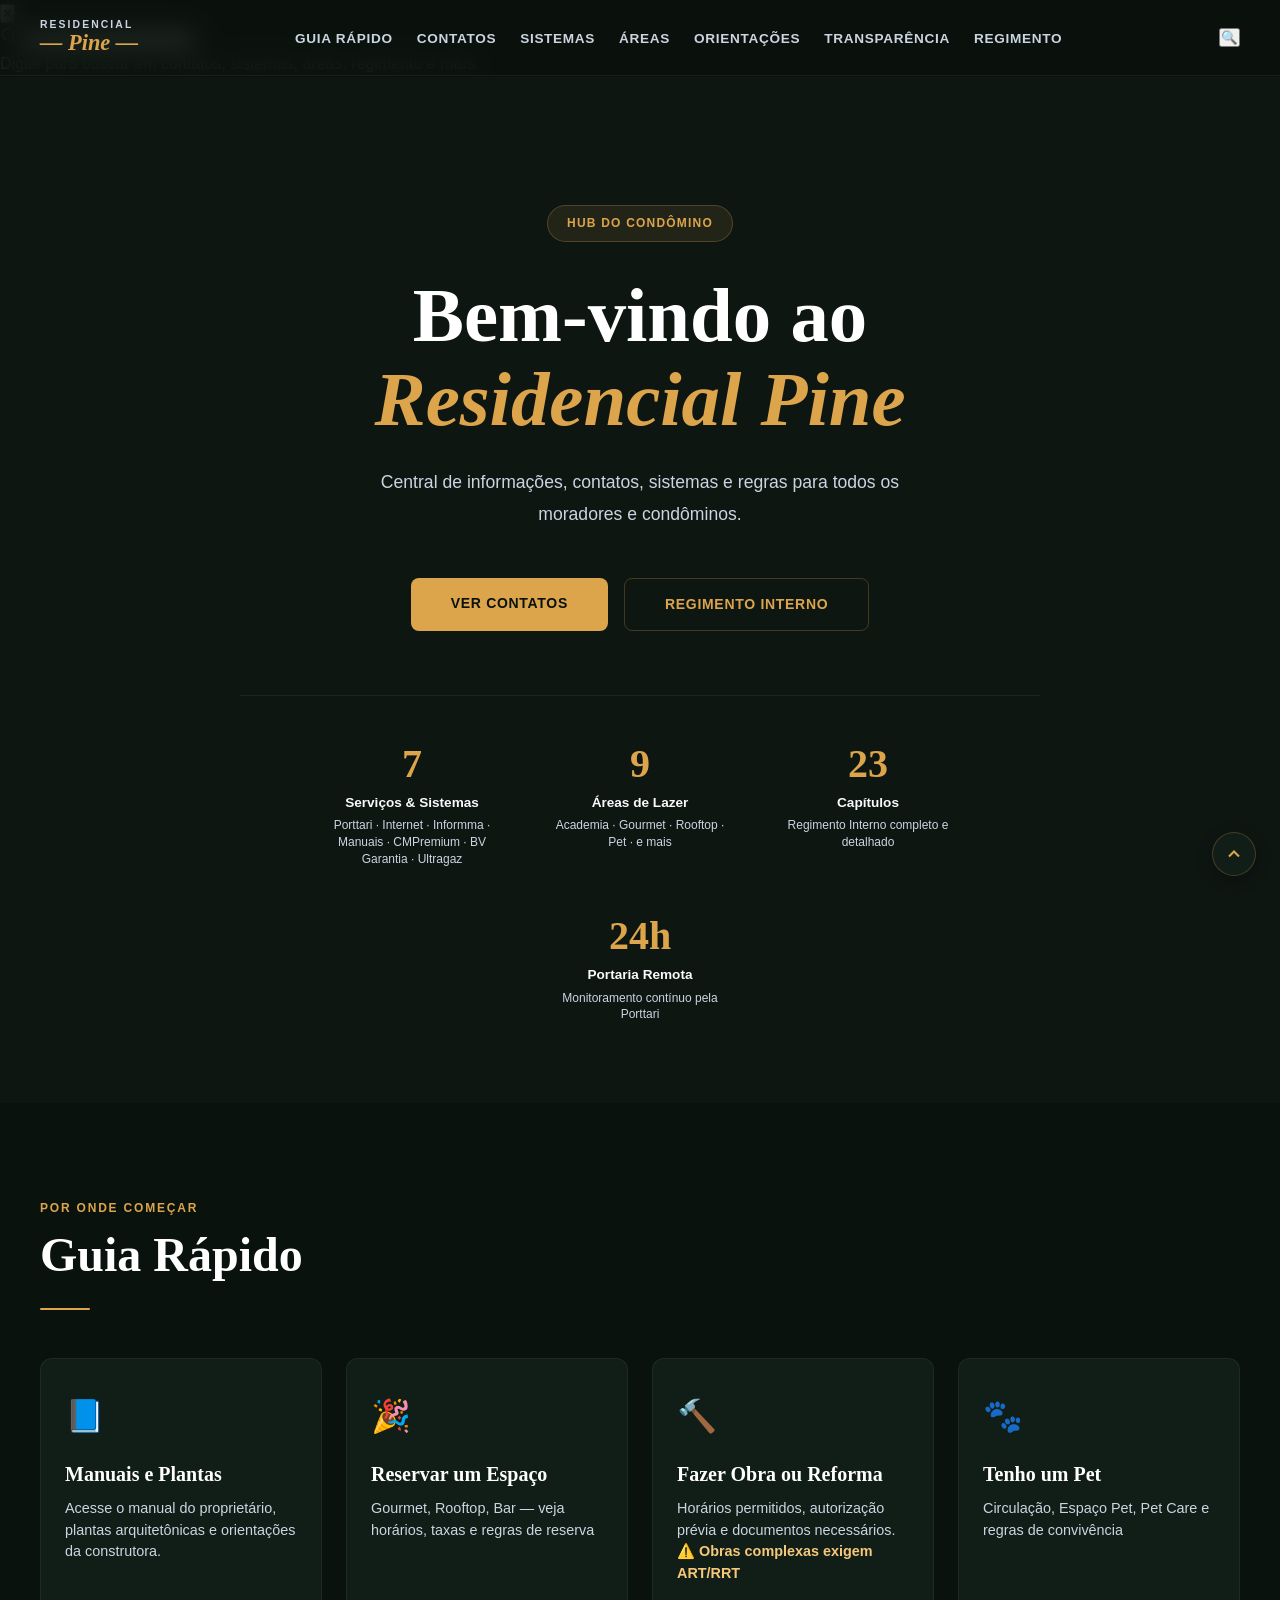
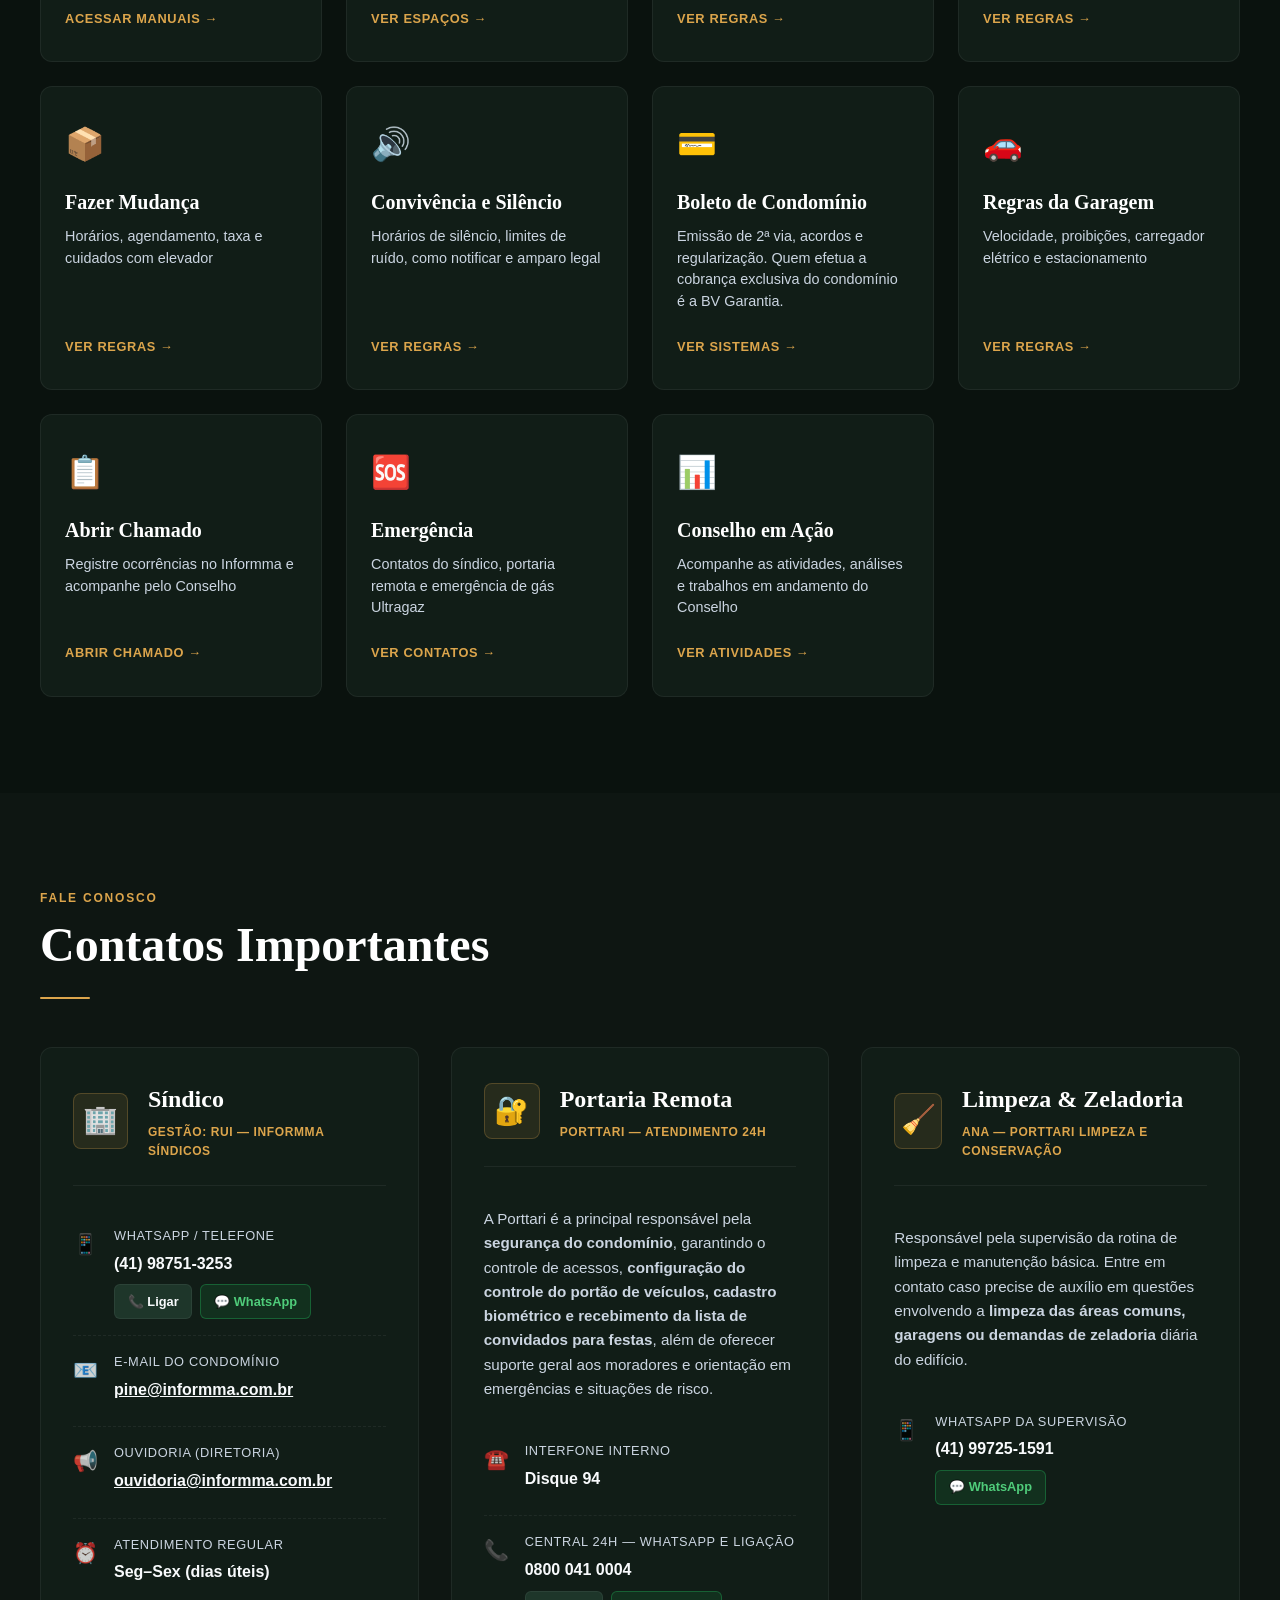
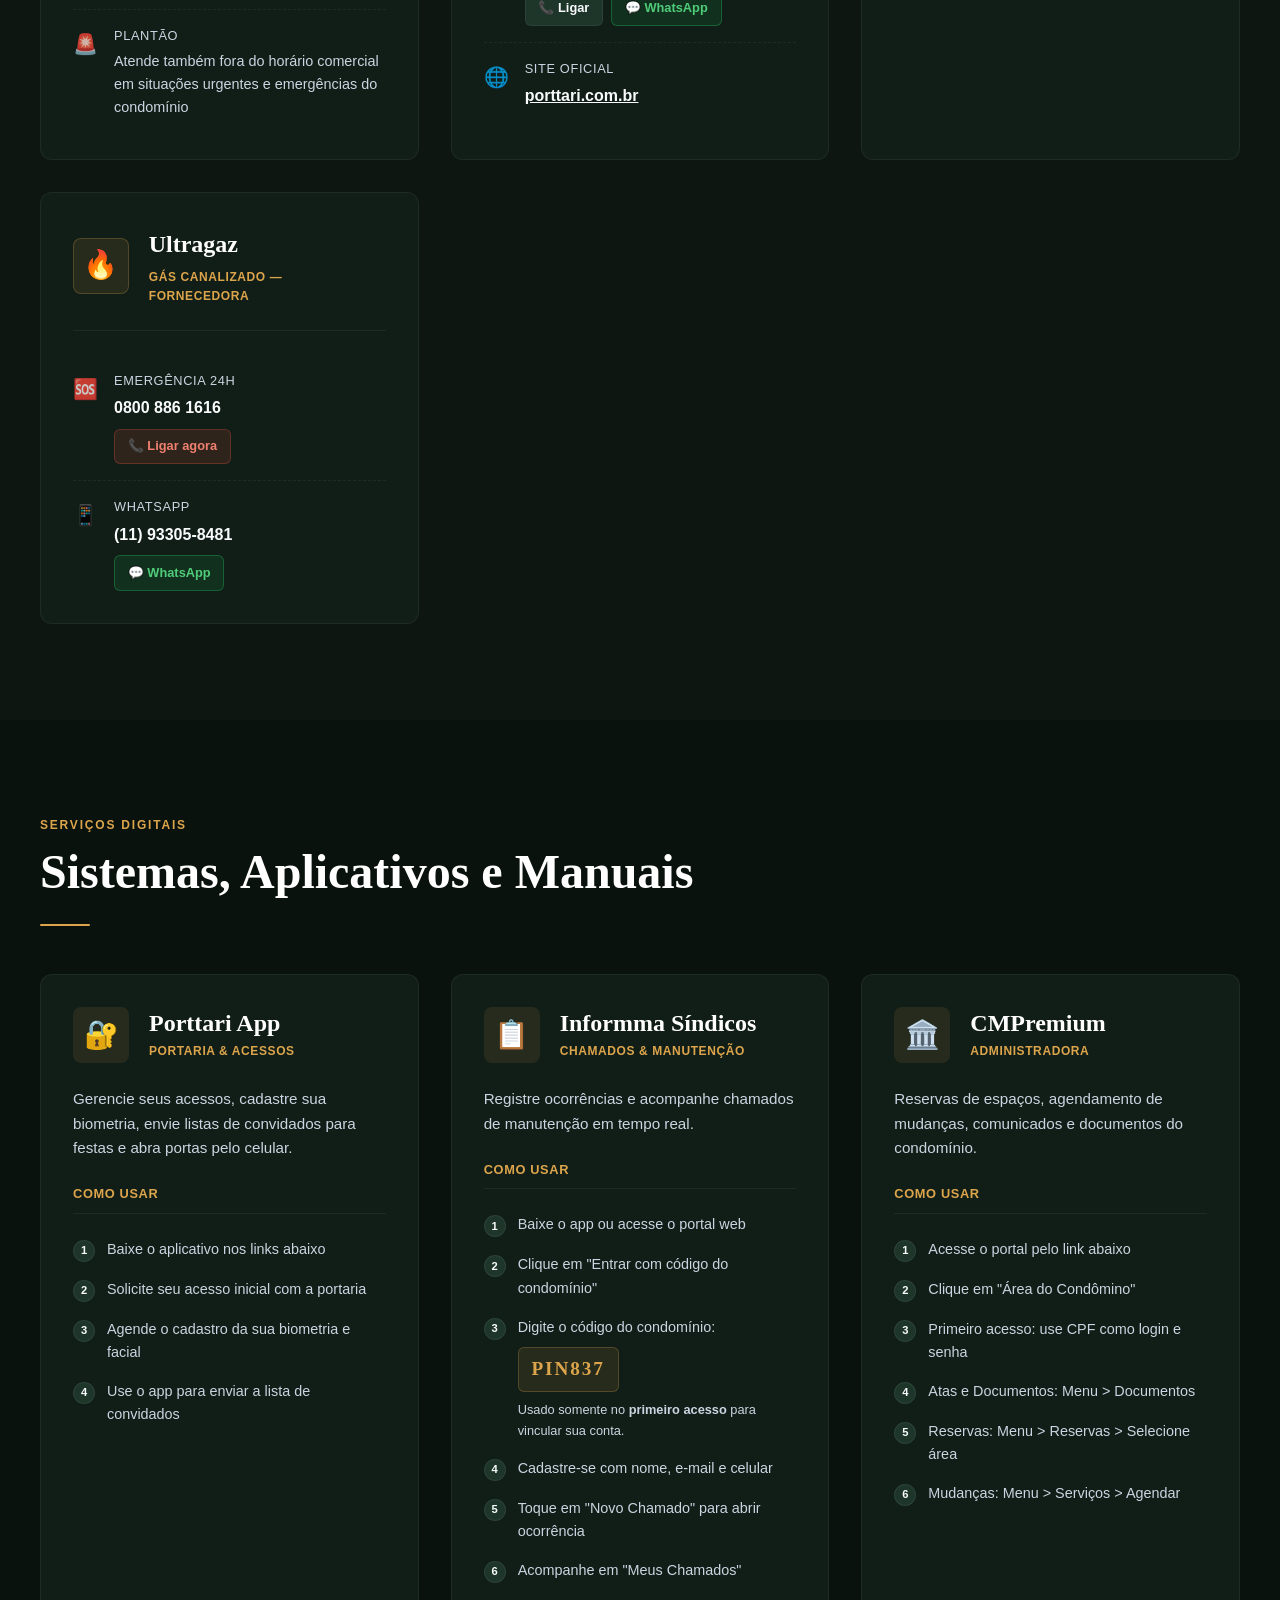
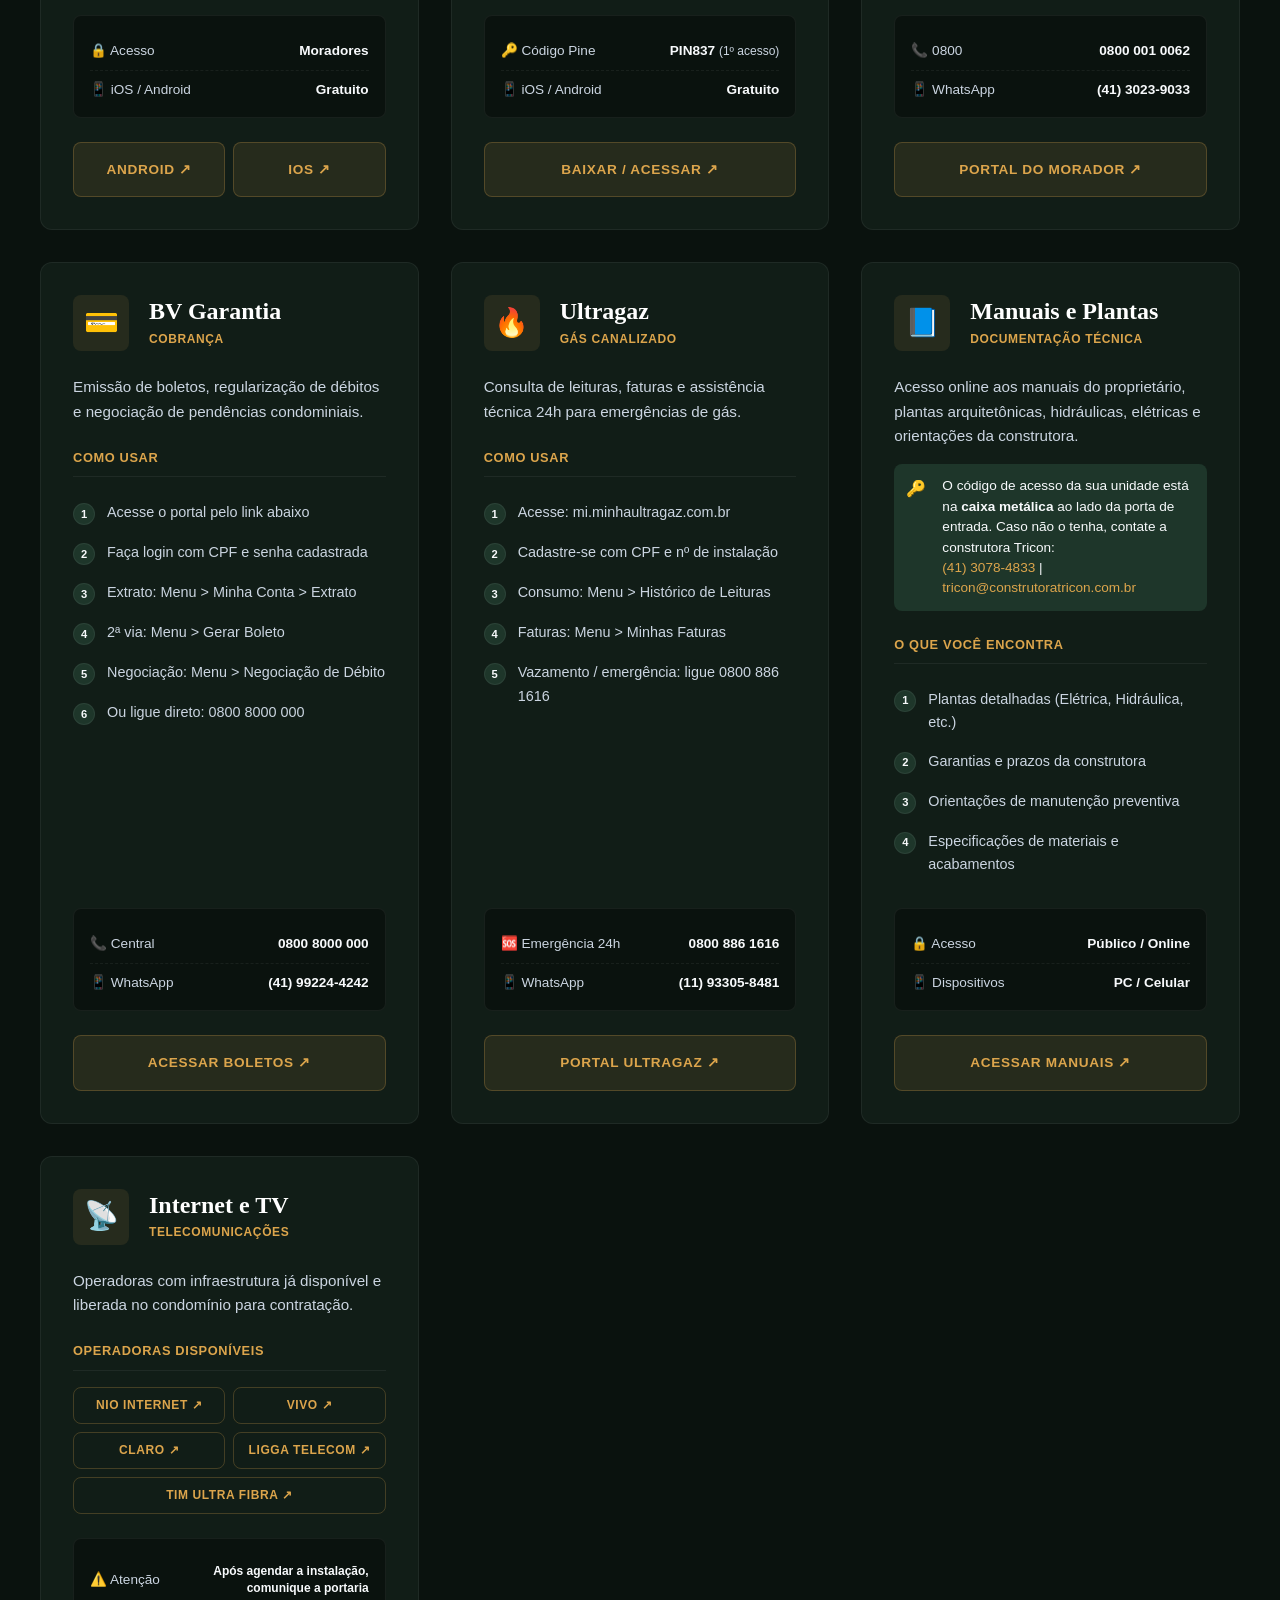
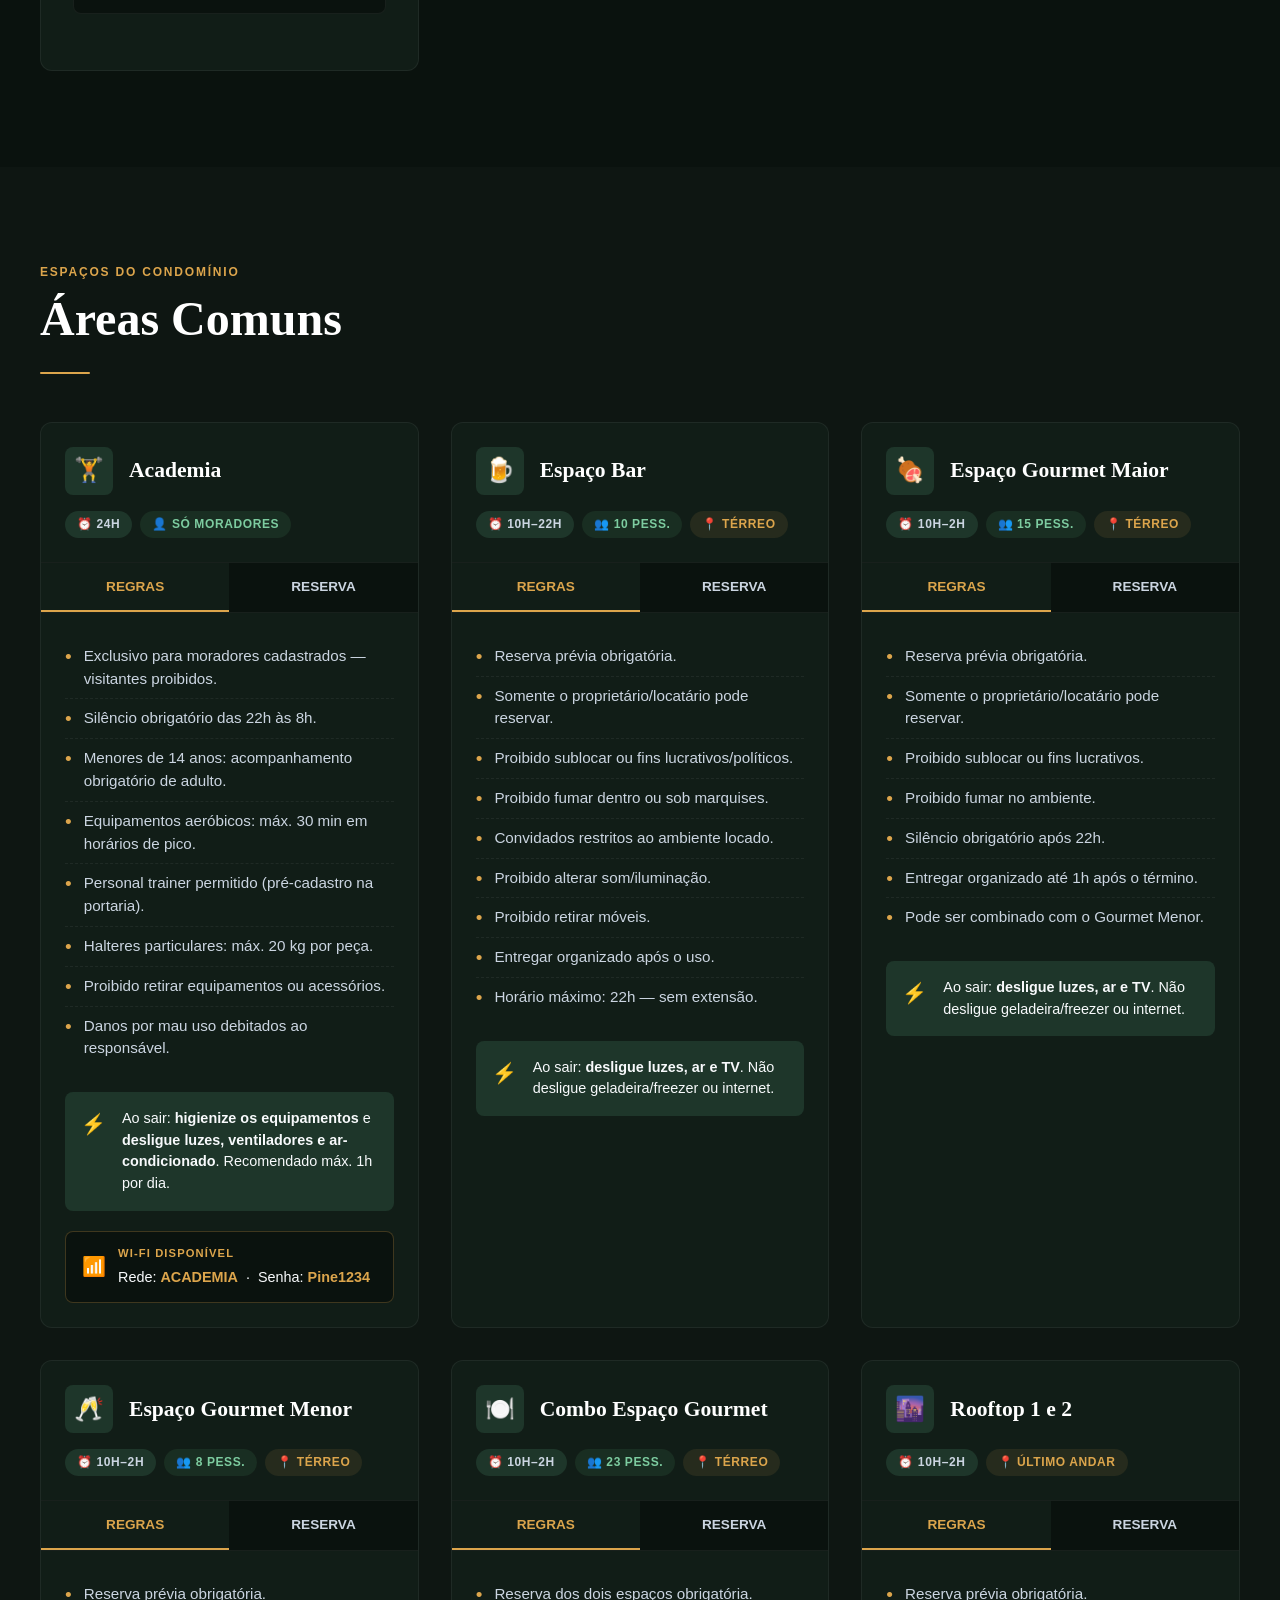
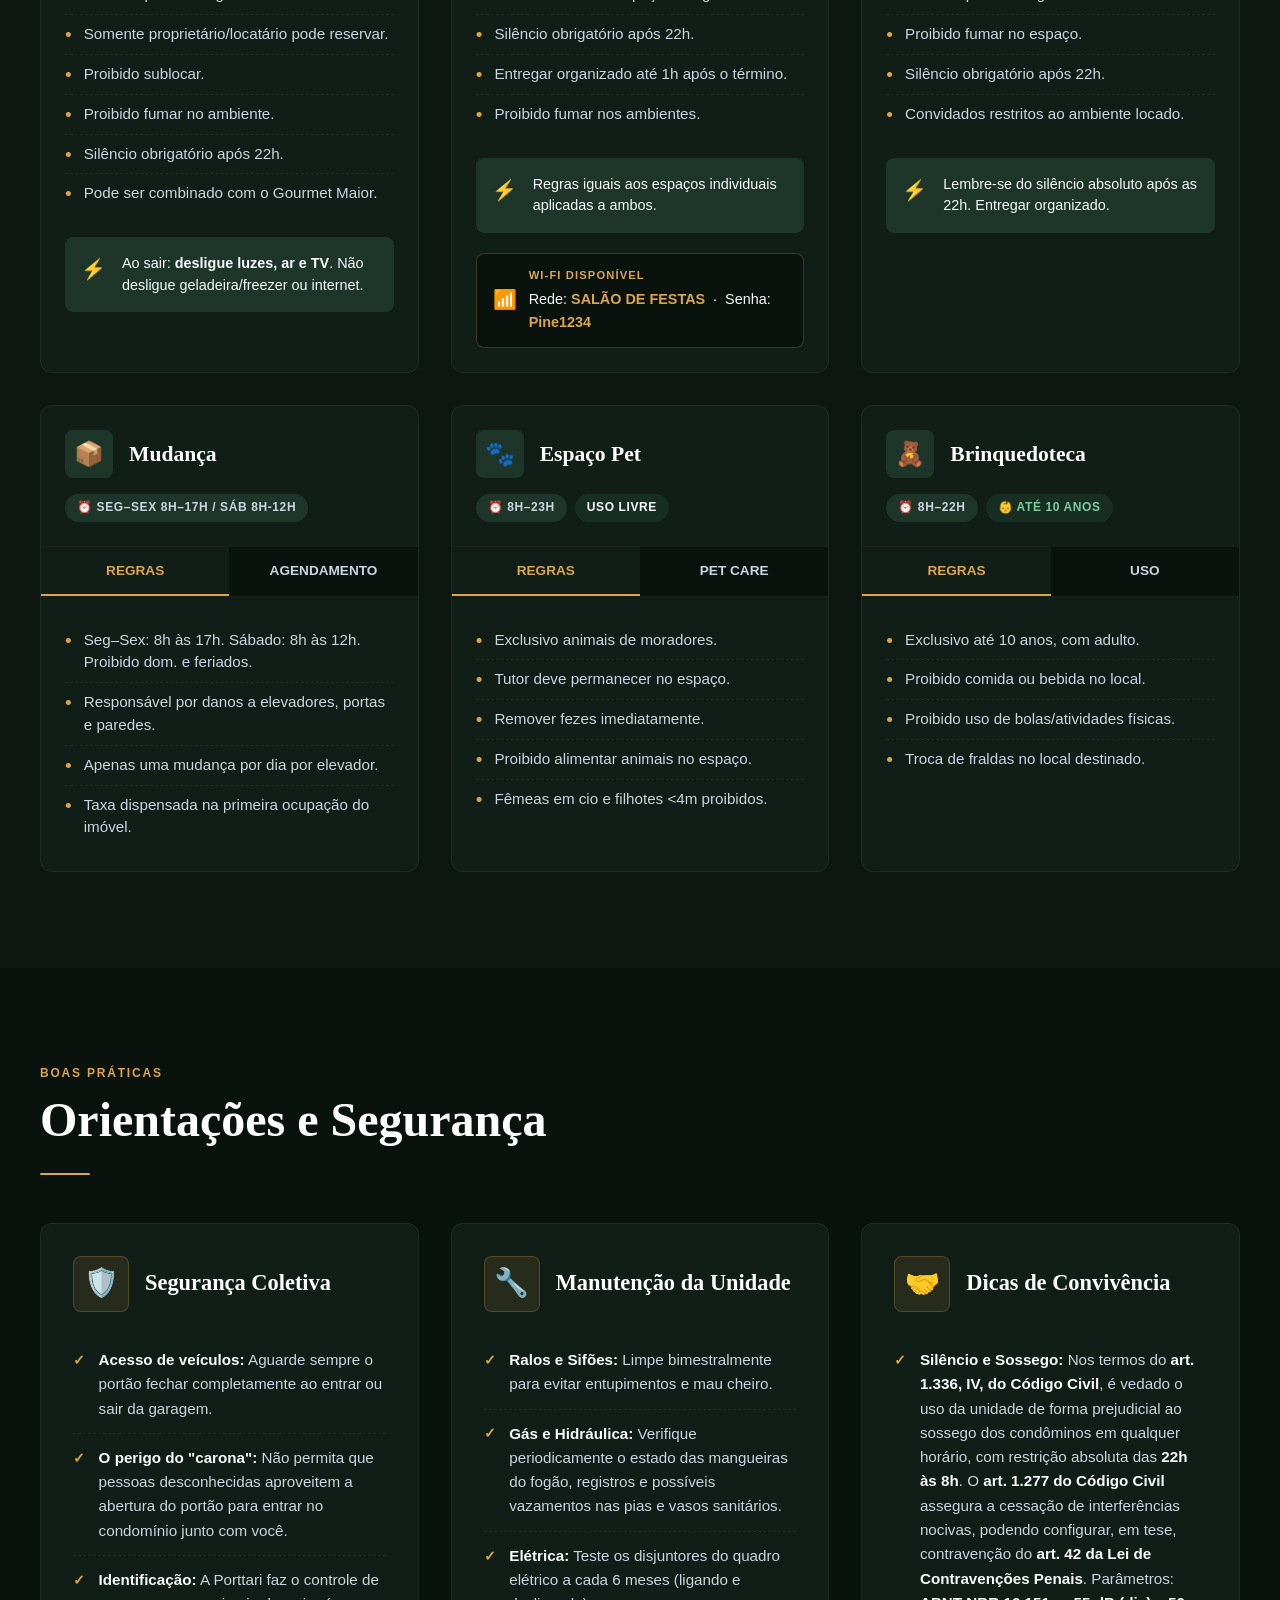
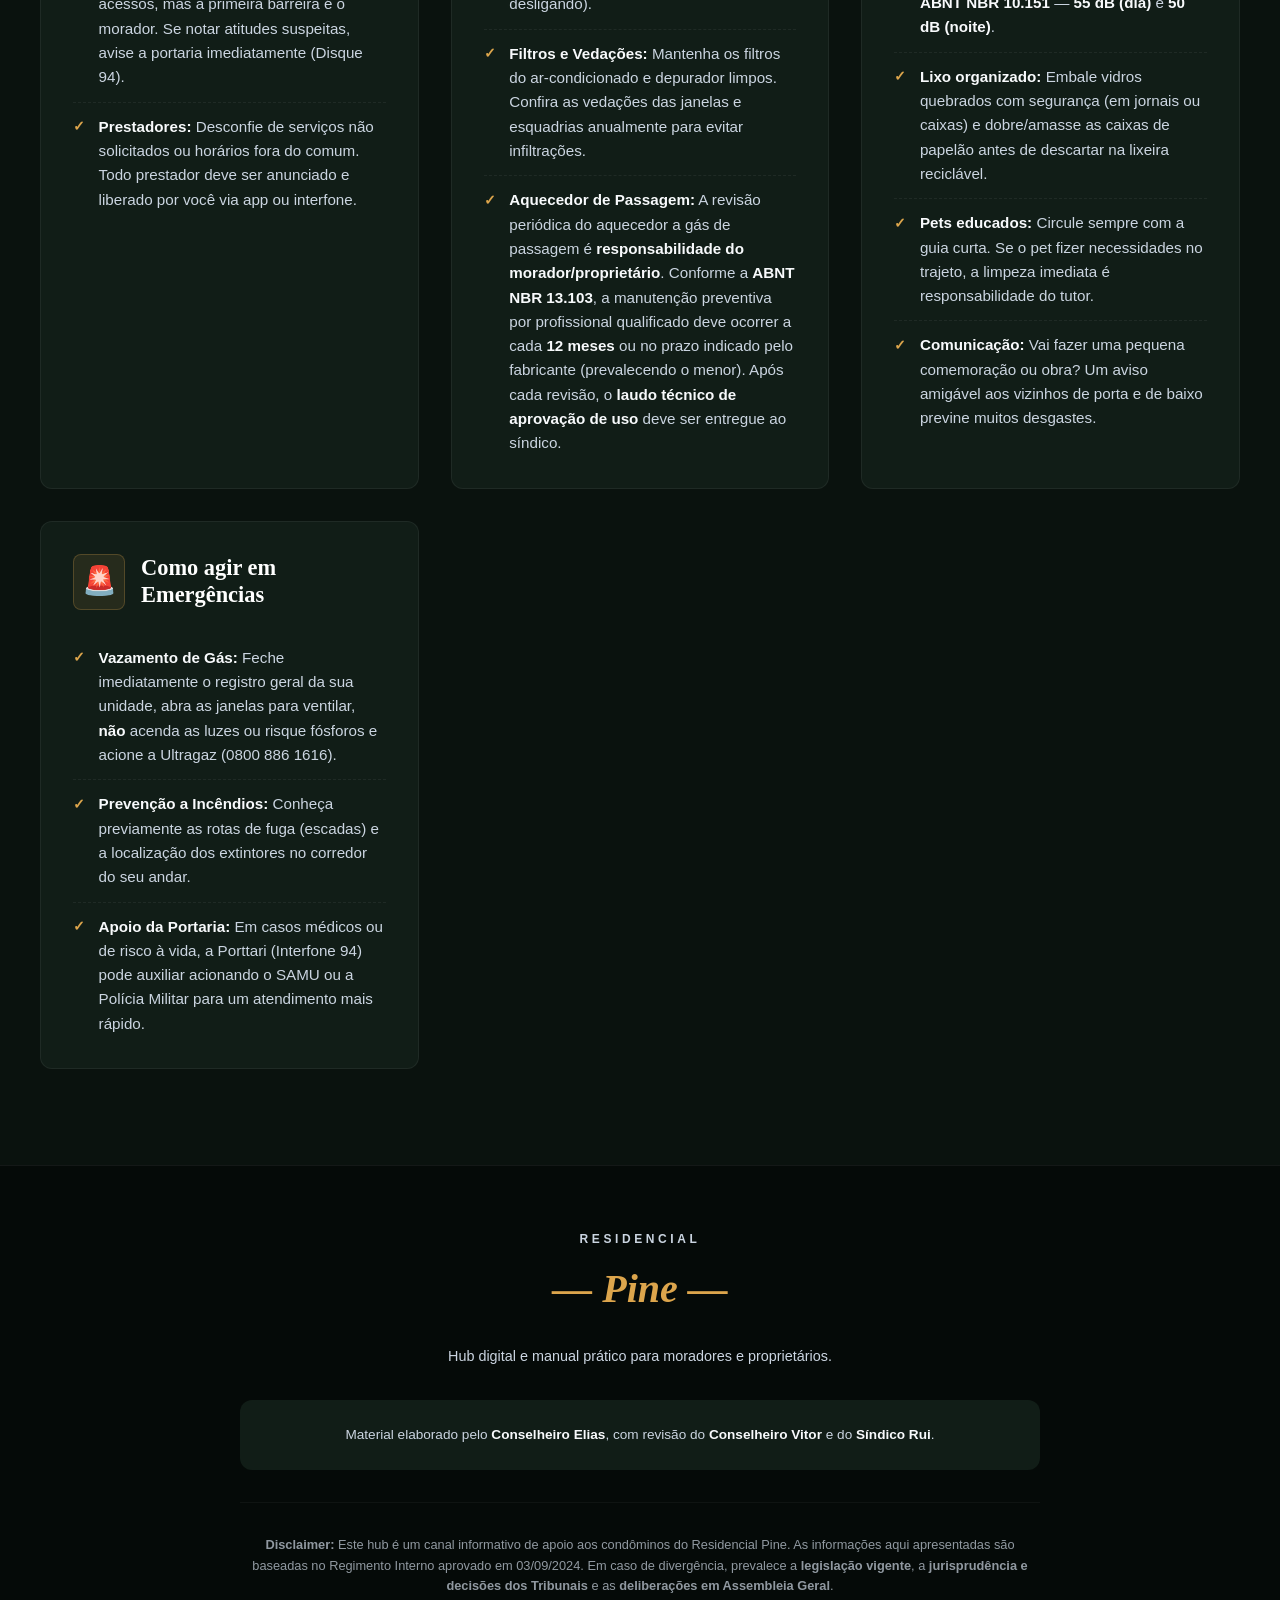
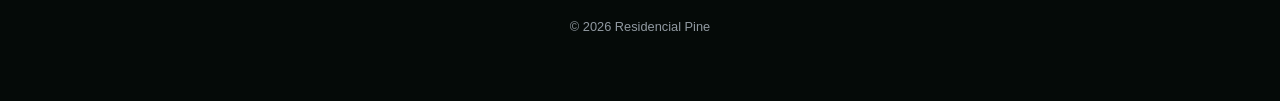
==== commit 52e73446: "Update index.html" ====
--- a/index.html
+++ b/index.html
@@ -4,6 +4,32 @@
 <meta charset="UTF-8">
 <meta name="viewport" content="width=device-width, initial-scale=1.0">
 <title>Residencial Pine — Hub do Condômino</title>
+<meta name="description" content="Central de informações do Residencial Pine: contatos, sistemas, áreas comuns e orientações para moradores e condôminos.">
+<meta name="robots" content="noindex, nofollow">
+<link rel="canonical" href="https://residencialpine.netlify.app/">
+
+<!-- Favicon -->
+<link rel="icon" type="image/svg+xml" href="assets/favicon.svg">
+<link rel="alternate icon" href="assets/favicon.ico">
+<link rel="apple-touch-icon" href="assets/apple-touch-icon.png">
+
+<!-- Open Graph / WhatsApp / Redes Sociais -->
+<meta property="og:type" content="website">
+<meta property="og:site_name" content="Residencial Pine">
+<meta property="og:locale" content="pt_BR">
+<meta property="og:url" content="https://residencialpine.netlify.app/">
+<meta property="og:title" content="Residencial Pine — Hub do Condômino">
+<meta property="og:description" content="Central de informações do Residencial Pine: contatos, sistemas, áreas comuns e orientações para moradores e condôminos.">
+<meta property="og:image" content="https://residencialpine.netlify.app/assets/og-image.png">
+<meta property="og:image:width" content="1200">
+<meta property="og:image:height" content="630">
+
+<!-- Twitter Card -->
+<meta name="twitter:card" content="summary_large_image">
+<meta name="twitter:title" content="Residencial Pine — Hub do Condômino">
+<meta name="twitter:description" content="Central de informações do Residencial Pine: contatos, sistemas, áreas comuns e orientações para moradores e condôminos.">
+<meta name="twitter:image" content="https://residencialpine.netlify.app/assets/og-image.png">
+
 <link href="https://fonts.googleapis.com/css2?family=Cormorant+Garamond:ital,wght@0,400;0,600;0,700;1,400&family=Nunito+Sans:wght@300;400;600;700&display=swap" rel="stylesheet">
 <link rel="stylesheet" href="assets/style.css">
 </head>
@@ -28,9 +54,24 @@
       <li><a href="transparencia.html">Transparência</a></li>
       <li><a href="regimento.html">Regimento</a></li>
     </ul>
+    <button class="nav-search-btn" onclick="openGlobalSearch()" aria-label="Buscar">🔍</button>
     <button class="hamburger" onclick="toggleMenu()" aria-label="Menu"><span></span><span></span><span></span></button>
   </div>
 </nav>
+
+<div class="search-overlay" id="searchOverlay" onclick="if(event.target===this) closeGlobalSearch()">
+  <div class="search-box">
+    <button class="search-close-btn" onclick="closeGlobalSearch()" aria-label="Fechar busca">✕</button>
+    <div class="search-box-input-wrap">
+      <svg xmlns="http://www.w3.org/2000/svg" width="18" height="18" viewBox="0 0 24 24" fill="none" stroke="#dca54c" stroke-width="2" stroke-linecap="round" stroke-linejoin="round"><circle cx="11" cy="11" r="8"/><line x1="21" y1="21" x2="16.65" y2="16.65"/></svg>
+      <input type="text" id="globalSearchInput" placeholder="Buscar em todo o site… ex: silêncio, boleto, mudança" oninput="runGlobalSearch(this.value)" autocomplete="off">
+    </div>
+    <div class="search-results" id="globalSearchResults">
+      <div class="search-hint">Digite para buscar em contatos, sistemas, áreas, regimento e mais.</div>
+    </div>
+  </div>
+</div>
+
 
 <section class="hero" id="inicio">
   <div class="hero-content">
@@ -893,6 +934,7 @@
 </footer>
 
 
+<script src="assets/search-index.js"></script>
 <script src="assets/site.js"></script>
 
 <script>
@@ -915,6 +957,13 @@
     }
   }, 600);
 }
+
+// Se a página foi aberta com ?area=id (vindo da busca global), já abre a aba certa
+(function(){
+  const params = new URLSearchParams(window.location.search);
+  const area = params.get('area');
+  if(area) goToArea(area);
+})();
 </script>
 
 <!-- Chatbase -->
--- a/assets/style.css
+++ b/assets/style.css
@@ -0,0 +1,366 @@
+:root {
+  /* Paleta Dark Nature - Mais limpa e com melhor contraste */
+  --bg-main: #0a120e;
+  --bg-surface: #111d17;
+  --bg-surface-hover: #182a21;
+  --bg-surface-light: #1e362a;
+  
+  --gold: #dca54c;
+  --gold-light: #f5c87a;
+  --gold-dim: rgba(220, 165, 76, 0.1);
+  
+  --text-main: #f8fafc;
+  --text-muted: #cbd5e1;
+  --text-dark: #0a120e;
+  
+  --border-subtle: rgba(255, 255, 255, 0.06);
+  --border-gold: rgba(220, 165, 76, 0.25);
+  
+  --radius-sm: 8px;
+  --radius-md: 12px;
+  --radius-lg: 20px;
+}
+
+* { margin: 0; padding: 0; box-sizing: border-box; }
+html { scroll-behavior: smooth; font-size: 16px; }
+body { 
+  font-family: 'Nunito Sans', sans-serif; 
+  background: var(--bg-main); 
+  color: var(--text-main); 
+  line-height: 1.6; 
+  -webkit-font-smoothing: antialiased;
+}
+
+/* ── SCROLL PROGRESS BAR ── */
+#scrollProgress { position: fixed; top: 0; left: 0; height: 3px; background: linear-gradient(90deg, #4a8c5c, var(--gold)); width: 0%; z-index: 200; transition: width 0.1s linear; }
+
+nav {
+  position: fixed; top: 0; width: 100%; 
+  background: rgba(10, 18, 14, 0.9); backdrop-filter: blur(12px);
+  border-bottom: 1px solid var(--border-subtle); z-index: 100; padding: 0 1.5rem;
+}
+.nav-inner { max-width: 1200px; margin: 0 auto; display: flex; align-items: center; justify-content: space-between; height: 75px; }
+.nav-logo { text-decoration: none; display: flex; align-items: center; gap: .5rem; }
+.nav-logo-text { display: flex; flex-direction: column; gap: 0; line-height: 1.1; }
+.nav-logo-res { font-size: 0.65rem; letter-spacing: 0.2em; font-weight: 600; color: var(--text-muted); text-transform: uppercase; }
+.nav-logo-pine { font-family: 'Cormorant Garamond', serif; font-size: 1.4rem; font-weight: 700; font-style: italic; color: var(--gold); }
+
+.nav-links { display: flex; gap: 1.5rem; list-style: none; }
+.nav-links a { color: var(--text-muted); text-decoration: none; font-size: 0.85rem; font-weight: 600; text-transform: uppercase; letter-spacing: 0.05em; transition: color 0.3s; }
+.nav-links a:hover, .nav-links a.active { color: var(--gold); }
+.hamburger { display: none; flex-direction: column; gap: 5px; cursor: pointer; background: none; border: none; }
+.hamburger span { display: block; width: 24px; height: 2px; background: var(--text-main); }
+
+.hero {
+  min-height: 100vh; display: flex; align-items: center; justify-content: center; text-align: center;
+  position: relative; padding: 8rem 2rem 5rem;
+  background: radial-gradient(circle at center 30%, rgba(220, 165, 76, 0.08) 0%, transparent 60%);
+}
+.hero-content { max-width: 800px; position: relative; z-index: 1; }
+.hero-badge { 
+  display: inline-flex; padding: 0.5rem 1.2rem; background: var(--gold-dim); border: 1px solid var(--border-gold);
+  border-radius: 100px; font-size: 0.75rem; letter-spacing: 0.1em; color: var(--gold); font-weight: 700; text-transform: uppercase; margin-bottom: 2rem; 
+}
+.hero h1 { font-family: 'Cormorant Garamond', serif; font-size: clamp(3rem, 6vw, 5rem); font-weight: 700; line-height: 1.1; margin-bottom: 1.5rem; color: #fff; }
+.hero h1 em { font-style: italic; color: var(--gold); }
+.hero p { font-size: 1.1rem; color: var(--text-muted); max-width: 600px; margin: 0 auto 3rem; font-weight: 300; line-height: 1.8; }
+
+.hero-cta { display: flex; gap: 1rem; justify-content: center; flex-wrap: wrap; margin-bottom: 4rem; }
+.btn-primary { padding: 0.875rem 2.5rem; background: var(--gold); color: var(--text-dark); border-radius: var(--radius-sm); font-size: 0.875rem; font-weight: 700; text-transform: uppercase; letter-spacing: 0.05em; text-decoration: none; transition: all 0.3s; }
+.btn-primary:hover { background: var(--gold-light); transform: translateY(-2px); box-shadow: 0 4px 15px rgba(220,165,76,0.2); }
+.btn-outline { padding: 0.875rem 2.5rem; background: transparent; border: 1px solid var(--border-gold); color: var(--gold); border-radius: var(--radius-sm); font-size: 0.875rem; font-weight: 700; text-transform: uppercase; letter-spacing: 0.05em; text-decoration: none; transition: all 0.3s; }
+.btn-outline:hover { background: var(--gold-dim); border-color: var(--gold); }
+
+.hero-stats { display: flex; justify-content: center; gap: 3rem; flex-wrap: wrap; margin-top: 2rem; padding-top: 3rem; border-top: 1px solid var(--border-subtle); }
+.stat { text-align: center; max-width: 180px; }
+.stat-num { font-family: 'Cormorant Garamond', serif; font-size: 2.5rem; font-weight: 700; color: var(--gold); line-height: 1; margin-bottom: 0.5rem; }
+.stat-label { font-size: 0.85rem; color: var(--text-main); font-weight: 600; margin-bottom: 0.25rem; }
+.stat-desc { font-size: 0.75rem; color: var(--text-muted); line-height: 1.4; }
+
+section { padding: 6rem 2rem; }
+section:nth-child(even) { background: rgba(255,255,255,0.015); }
+.section-inner { max-width: 1200px; margin: 0 auto; }
+.section-label { font-size: 0.75rem; letter-spacing: 0.15em; text-transform: uppercase; color: var(--gold); font-weight: 700; margin-bottom: 0.5rem; display: block; }
+.section-title { font-family: 'Cormorant Garamond', serif; font-size: clamp(2rem, 4vw, 3rem); font-weight: 600; color: #fff; line-height: 1.2; }
+.divider { width: 50px; height: 2px; background: var(--gold); margin: 1.5rem 0 3rem; border-radius: 2px; }
+
+.guia-grid { display: grid; grid-template-columns: repeat(auto-fill, minmax(260px, 1fr)); gap: 1.5rem; }
+.guia-card { 
+  background: var(--bg-surface); border: 1px solid var(--border-subtle); border-radius: var(--radius-md); 
+  padding: 2rem 1.5rem; cursor: pointer; transition: all 0.3s ease; display: flex; flex-direction: column; align-items: flex-start;
+}
+.guia-card:hover { border-color: var(--border-gold); background: var(--bg-surface-hover); transform: translateY(-4px); box-shadow: 0 10px 30px rgba(0,0,0,0.2); }
+.guia-icon { font-size: 2rem; margin-bottom: 1rem; }
+.guia-card h4 { font-family: 'Cormorant Garamond', serif; font-size: 1.25rem; font-weight: 600; color: #fff; margin-bottom: 0.5rem; }
+.guia-card p { font-size: 0.9rem; color: var(--text-muted); line-height: 1.5; margin-bottom: 1.5rem; flex-grow: 1; }
+.guia-arrow { font-size: 0.8rem; color: var(--gold); font-weight: 700; text-transform: uppercase; letter-spacing: 0.05em; display: flex; align-items: center; gap: 0.5rem; transition: transform 0.3s; }
+.guia-card:hover .guia-arrow { transform: translateX(5px); }
+
+.contacts-grid { display: grid; grid-template-columns: repeat(auto-fit, minmax(320px, 1fr)); gap: 2rem; }
+.contact-card { background: var(--bg-surface); border-radius: var(--radius-md); padding: 2rem; border: 1px solid var(--border-subtle); transition: transform 0.3s; }
+.contact-card:hover { transform: translateY(-3px); border-color: var(--border-gold); }
+.contact-header { display: flex; align-items: center; gap: 1.25rem; margin-bottom: 1.5rem; padding-bottom: 1.5rem; border-bottom: 1px solid var(--border-subtle); }
+.contact-card-icon { font-size: 1.75rem; width: 56px; height: 56px; background: var(--gold-dim); border: 1px solid var(--border-gold); border-radius: var(--radius-sm); display: flex; align-items: center; justify-content: center; }
+.contact-title-group h3 { font-family: 'Cormorant Garamond', serif; font-size: 1.5rem; font-weight: 600; color: #fff; margin-bottom: 0.25rem; }
+.contact-title-group .role { font-size: 0.75rem; color: var(--gold); text-transform: uppercase; font-weight: 700; letter-spacing: 0.05em; }
+
+.contact-item { display: flex; align-items: flex-start; gap: 1rem; padding: 1rem 0; border-bottom: 1px dashed var(--border-subtle); }
+.contact-item:last-child { border-bottom: none; padding-bottom: 0; }
+.contact-icon { font-size: 1.25rem; opacity: 0.8; margin-top: 2px; }
+.contact-info { flex-grow: 1; }
+.contact-label { font-size: 0.8rem; color: var(--text-muted); margin-bottom: 0.25rem; text-transform: uppercase; letter-spacing: 0.05em; }
+.contact-value { font-size: 1rem; font-weight: 600; color: var(--text-main); margin-bottom: 0.5rem; }
+
+.contact-actions { display: flex; gap: 0.5rem; flex-wrap: wrap; }
+.btn-action { display: inline-flex; align-items: center; gap: 0.4rem; padding: 0.4rem 0.8rem; border-radius: 6px; font-size: 0.8rem; font-weight: 700; text-decoration: none; transition: all 0.2s; }
+.btn-action-call { background: var(--bg-surface-light); border: 1px solid var(--border-subtle); color: var(--text-main); }
+.btn-action-call:hover { background: rgba(255,255,255,0.1); }
+.btn-action-wa { background: rgba(37,211,102,0.1); border: 1px solid rgba(37,211,102,0.3); color: #4fcc7a; }
+.btn-action-wa:hover { background: rgba(37,211,102,0.2); }
+.btn-action-urgent { background: rgba(220,80,60,0.15); border: 1px solid rgba(220,80,60,0.3); color: #f08070; }
+.btn-action-urgent:hover { background: rgba(220,80,60,0.25); }
+
+.sistemas-grid { display: grid; grid-template-columns: repeat(auto-fit, minmax(300px, 1fr)); gap: 2rem; }
+.sistema-card { background: var(--bg-surface); border: 1px solid var(--border-subtle); border-radius: var(--radius-md); padding: 2rem; display: flex; flex-direction: column; transition: transform 0.3s; }
+.sistema-card:hover { transform: translateY(-3px); border-color: var(--border-gold); }
+.sistema-card-header { display: flex; align-items: center; gap: 1.25rem; margin-bottom: 1.5rem; }
+.sistema-logo { font-size: 1.75rem; width: 56px; height: 56px; background: var(--gold-dim); border-radius: var(--radius-sm); display: flex; align-items: center; justify-content: center; }
+.sistema-card h3 { font-family: 'Cormorant Garamond', serif; font-size: 1.5rem; color: #fff; line-height: 1.2; margin-bottom: 0.25rem; }
+.sistema-tipo { font-size: 0.75rem; color: var(--gold); text-transform: uppercase; font-weight: 700; letter-spacing: 0.05em; }
+.sistema-desc { font-size: 0.95rem; color: var(--text-muted); margin-bottom: 1.5rem; line-height: 1.6; }
+
+.steps-title { font-size: 0.8rem; color: var(--gold); text-transform: uppercase; font-weight: 700; letter-spacing: 0.05em; margin-bottom: 1rem; border-bottom: 1px solid var(--border-subtle); padding-bottom: 0.5rem; }
+.steps-list { list-style: none; margin-bottom: 1.5rem; flex-grow: 1; }
+.steps-list li { display: flex; align-items: flex-start; gap: 0.75rem; padding: 0.5rem 0; font-size: 0.9rem; color: var(--text-muted); }
+.step-num { width: 22px; height: 22px; flex-shrink: 0; background: var(--bg-surface-light); border: 1px solid var(--border-subtle); border-radius: 50%; display: flex; align-items: center; justify-content: center; font-size: 0.7rem; font-weight: 700; color: var(--text-main); margin-top: 2px; }
+
+.sistema-info { background: var(--bg-main); border-radius: var(--radius-sm); padding: 1rem; margin-bottom: 1.5rem; border: 1px solid var(--border-subtle); }
+.sistema-info-row { display: flex; justify-content: space-between; align-items: center; padding: 0.5rem 0; font-size: 0.85rem; border-bottom: 1px dashed var(--border-subtle); }
+.sistema-info-row:last-child { border-bottom: none; padding-bottom: 0; }
+.sistema-info-row .lbl { color: var(--text-muted); }
+.sistema-info-row .val { color: var(--text-main); font-weight: 600; }
+
+.btn-sistema { display: block; width: 100%; text-align: center; padding: 1rem; background: var(--gold-dim); border: 1px solid var(--border-gold); border-radius: var(--radius-sm); color: var(--gold); text-decoration: none; font-weight: 700; font-size: 0.85rem; transition: all 0.3s; text-transform: uppercase; letter-spacing: 0.05em; }
+.btn-sistema:hover { background: var(--gold); color: var(--text-dark); }
+
+.pin-highlight { display: inline-block; margin-top: 0.5rem; padding: 0.4rem 0.8rem; background: var(--gold-dim); border: 1px solid var(--border-gold); border-radius: 6px; font-family: 'Cormorant Garamond', serif; font-size: 1.2rem; font-weight: 700; color: var(--gold); letter-spacing: 0.1em; }
+
+.chamados-how { display: grid; grid-template-columns: repeat(auto-fit, minmax(280px, 1fr)); gap: 1.5rem; margin-bottom: 3rem; }
+.chamados-step { background: var(--bg-surface); border: 1px solid var(--border-subtle); border-radius: var(--radius-md); padding: 2rem; text-align: center; position: relative; }
+.ch-num { width: 40px; height: 40px; background: var(--gold-dim); border: 1px solid var(--border-gold); border-radius: 50%; display: flex; align-items: center; justify-content: center; margin: 0 auto 1.25rem; font-family: 'Cormorant Garamond', serif; font-size: 1.25rem; font-weight: 700; color: var(--gold); }
+.chamados-step h4 { font-size: 1.1rem; font-weight: 700; color: #fff; margin-bottom: 1rem; }
+.chamados-step p { font-size: 0.95rem; color: var(--text-muted); line-height: 1.6; }
+
+.chamados-notice { background: var(--gold-dim); border-left: 4px solid var(--gold); border-radius: 0 var(--radius-sm) var(--radius-sm) 0; padding: 1.5rem; margin-bottom: 3rem; font-size: 0.95rem; color: var(--text-main); line-height: 1.6; }
+.chamados-notice strong { color: var(--gold); }
+
+.chamados-cta-box { text-align: center; padding: 3rem 2rem; background: var(--bg-surface); border: 1px solid var(--border-subtle); border-radius: var(--radius-md); }
+
+.areas-grid { display: grid; grid-template-columns: repeat(auto-fit, minmax(320px, 1fr)); gap: 2rem; }
+.area-card { background: var(--bg-surface); border: 1px solid var(--border-subtle); border-radius: var(--radius-md); overflow: hidden; transition: transform 0.3s; }
+.area-card:hover { border-color: var(--border-gold); transform: translateY(-3px); }
+.area-card-top { padding: 1.5rem; }
+.area-header { display: flex; align-items: center; gap: 1rem; margin-bottom: 1rem; }
+.area-icon { font-size: 1.5rem; width: 48px; height: 48px; background: var(--bg-surface-light); border-radius: var(--radius-sm); display: flex; align-items: center; justify-content: center; }
+.area-header h3 { font-family: 'Cormorant Garamond', serif; font-size: 1.35rem; color: #fff; font-weight: 600; }
+
+.area-tags { display: flex; flex-wrap: wrap; gap: 0.5rem; }
+.tag { display: inline-flex; align-items: center; padding: 0.25rem 0.75rem; border-radius: 100px; font-size: 0.75rem; font-weight: 700; letter-spacing: 0.05em; text-transform: uppercase; }
+.tag-hora { background: var(--bg-surface-light); color: var(--text-muted); }
+.tag-cap { background: rgba(74,140,92,0.15); color: #7dcca0; }
+.tag-loc { background: var(--gold-dim); color: var(--gold); }
+
+.area-tabs { display: flex; border-top: 1px solid var(--border-subtle); border-bottom: 1px solid var(--border-subtle); background: var(--bg-main); }
+.area-tab-btn { flex: 1; padding: 1rem; background: none; border: none; font-size: 0.85rem; font-weight: 700; text-transform: uppercase; color: var(--text-muted); cursor: pointer; border-bottom: 2px solid transparent; transition: all 0.2s; }
+.area-tab-btn.active { color: var(--gold); border-bottom-color: var(--gold); background: var(--bg-surface); }
+.area-tab-content { display: none; padding: 1.5rem; }
+.area-tab-content.active { display: block; }
+
+.area-rules { list-style: none; }
+.area-rules li { font-size: 0.95rem; color: var(--text-muted); padding: 0.5rem 0; border-bottom: 1px dashed var(--border-subtle); display: flex; gap: 0.75rem; line-height: 1.5; position: relative; }
+.area-rules li:last-child { border-bottom: none; }
+.area-rules li::before { content: '•'; color: var(--gold); font-size: 1.2rem; line-height: 1; margin-top: 2px; }
+
+.area-rules li[data-ref] { cursor: help; }
+.area-rules li[data-ref]:hover { color: var(--text-main); }
+.area-rules li[data-ref]:hover::after {
+  content: attr(data-ref);
+  position: absolute; right: 0; top: 50%; transform: translateY(-50%);
+  background: var(--bg-main); border: 1px solid var(--border-gold);
+  color: var(--gold); padding: 0.3rem 0.6rem; border-radius: 4px;
+  font-size: 0.75rem; font-weight: 700; white-space: nowrap; z-index: 10;
+  box-shadow: 0 4px 12px rgba(0,0,0,0.5);
+}
+
+.rule-alert { display: flex; align-items: flex-start; gap: 1rem; padding: 1rem; background: var(--bg-surface-light); border-radius: var(--radius-sm); margin-top: 1.5rem; }
+.rule-alert-icon { font-size: 1.25rem; }
+.rule-alert-text { font-size: 0.9rem; color: var(--text-main); line-height: 1.5; }
+
+.booking-price { text-align: center; margin-bottom: 1.5rem; padding: 1.5rem; background: var(--bg-main); border-radius: var(--radius-sm); border: 1px solid var(--border-subtle); }
+.booking-price-label { font-size: 0.75rem; color: var(--text-muted); text-transform: uppercase; letter-spacing: 0.1em; margin-bottom: 0.5rem; }
+.booking-price-val { font-family: 'Cormorant Garamond', serif; font-size: 2rem; font-weight: 700; color: var(--gold); line-height: 1; }
+.booking-price-sub { font-size: 0.8rem; color: var(--text-muted); margin-top: 0.5rem; }
+
+.booking-rows { list-style: none; margin-bottom: 1.5rem; }
+.booking-row { display: flex; justify-content: space-between; padding: 0.75rem 0; border-bottom: 1px solid var(--border-subtle); font-size: 0.95rem; }
+.booking-row .blbl { color: var(--text-muted); }
+.booking-row .bval { color: var(--text-main); font-weight: 600; }
+.booking-row .warn { color: #f08070; }
+
+.booking-note { font-size: 0.85rem; color: var(--text-muted); background: var(--bg-surface-light); padding: 1rem; border-radius: var(--radius-sm); line-height: 1.5; }
+
+/* ── ESTILOS DA SEÇÃO DE ORIENTAÇÕES ── */
+.dicas-grid { display: grid; grid-template-columns: repeat(auto-fit, minmax(320px, 1fr)); gap: 2rem; }
+.dica-card { background: var(--bg-surface); border: 1px solid var(--border-subtle); border-radius: var(--radius-md); padding: 2rem; transition: transform 0.3s; }
+.dica-card:hover { transform: translateY(-3px); border-color: var(--border-gold); }
+.dica-header { display: flex; align-items: center; gap: 1rem; margin-bottom: 1.5rem; }
+.dica-icon { font-size: 1.75rem; width: 56px; height: 56px; background: var(--gold-dim); border: 1px solid var(--border-gold); border-radius: var(--radius-sm); display: flex; align-items: center; justify-content: center; }
+.dica-card h3 { font-family: 'Cormorant Garamond', serif; font-size: 1.4rem; color: #fff; line-height: 1.2; }
+.dica-list { list-style: none; }
+.dica-list li {
+    font-size: 0.95rem;
+    color: var(--text-muted);
+    padding: 0.75rem 0 0.75rem 1.6rem;
+    border-bottom: 1px dashed var(--border-subtle);
+    line-height: 1.6;
+    position: relative;
+}
+.dica-list li:last-child { border-bottom: none; padding-bottom: 0; }
+.dica-list li::before {
+    content: '\2713';
+    color: var(--gold);
+    font-size: 0.9rem;
+    font-weight: 700;
+    position: absolute;
+    left: 0;
+    top: 0.8rem;
+}
+.dica-list li strong { color: var(--text-main); font-weight: 600; }
+
+.reg-intro { background: var(--bg-surface); padding: 2rem; border-radius: var(--radius-md); border-left: 4px solid var(--gold); margin-bottom: 3rem; font-size: 1rem; color: var(--text-muted); line-height: 1.8; }
+.reg-intro strong { color: var(--text-main); }
+.reg-disclaimer { font-size: 0.8rem; border-top: 1px solid var(--border-subtle); padding-top: 1rem; margin-top: 1.5rem; }
+
+.reg-search-wrap { position: relative; margin-bottom: 1rem; max-width: 800px; }
+.reg-search-wrap svg { position: absolute; left: 1.25rem; top: 50%; transform: translateY(-50%); opacity: 0.5; }
+#regSearch { 
+  width: 100%; padding: 1.25rem 1.25rem 1.25rem 3.5rem; background: var(--bg-surface); 
+  border: 1px solid var(--border-subtle); border-radius: var(--radius-md); color: var(--text-main); 
+  font-size: 1rem; outline: none; transition: all 0.3s;
+}
+#regSearch:focus { border-color: var(--gold); background: var(--bg-main); box-shadow: 0 0 0 2px var(--gold-dim); }
+
+.reg-search-suggestions { display: flex; flex-wrap: wrap; gap: 0.5rem; margin-bottom: 3rem; }
+.reg-sugg-chip { padding: 0.4rem 1rem; background: var(--bg-surface); border: 1px solid var(--border-subtle); border-radius: 100px; font-size: 0.8rem; font-weight: 600; color: var(--text-muted); cursor: pointer; transition: all 0.2s; }
+.reg-sugg-chip:hover { background: var(--gold-dim); border-color: var(--border-gold); color: var(--gold); }
+.reg-no-results { display: none; padding: 2rem; text-align: center; color: var(--text-muted); background: var(--bg-surface); border-radius: var(--radius-md); margin-bottom: 2rem; }
+.search-highlight { background: rgba(220, 165, 76, 0.3); color: #fff; padding: 0 0.2rem; border-radius: 2px; }
+
+.accordion-item { border-bottom: 1px solid var(--border-subtle); }
+.accordion-item:last-child { border-bottom: none; }
+.accordion-btn { 
+  width: 100%; display: flex; align-items: center; gap: 1.5rem; padding: 1.5rem 0; 
+  background: transparent; border: none; cursor: pointer; text-align: left; color: var(--text-main); transition: color 0.3s; 
+}
+.accordion-btn:hover { color: var(--gold); }
+.acc-num { width: 40px; font-family: 'Cormorant Garamond', serif; font-size: 1.25rem; font-weight: 700; color: var(--gold); }
+.acc-title { flex-grow: 1; font-size: 1.1rem; font-weight: 600; }
+.acc-chevron { font-size: 1.2rem; color: var(--text-muted); transition: transform 0.3s; }
+.accordion-btn.active .acc-chevron { transform: rotate(180deg); color: var(--gold); }
+.accordion-content { display: none; padding: 0 0 2rem 0; }
+.accordion-content.open { display: block; }
+
+.artigo { margin-bottom: 2rem; padding-left: 40px; }
+.artigo-num { font-size: 0.85rem; font-weight: 700; color: var(--gold); text-transform: uppercase; letter-spacing: 0.1em; margin-bottom: 0.5rem; }
+.artigo-texto { font-size: 1rem; color: var(--text-main); line-height: 1.7; }
+.artigo-sub { margin-top: 1rem; padding-left: 1.5rem; border-left: 2px solid var(--border-subtle); }
+.artigo-sub p { margin-bottom: 0.75rem; font-size: 0.95rem; color: var(--text-muted); line-height: 1.6; }
+.artigo-note { display: block; margin-top: 1rem; padding: 1rem; background: var(--bg-surface); border-radius: var(--radius-sm); border-left: 2px solid var(--gold); font-size: 0.9rem; }
+
+.faq-item { border-bottom: 1px solid var(--border-subtle); }
+.faq-btn { width: 100%; display: flex; align-items: center; justify-content: space-between; padding: 1.5rem 0; background: transparent; border: none; cursor: pointer; text-align: left; color: var(--text-main); font-size: 1.1rem; font-weight: 600; transition: color 0.3s; }
+.faq-btn:hover { color: var(--gold); }
+.faq-icon { font-size: 1.2rem; color: var(--text-muted); transition: transform 0.3s; }
+.faq-btn.active .faq-icon { transform: rotate(180deg); color: var(--gold); }
+.faq-a { display: none; padding: 0 0 2rem 0; font-size: 1rem; color: var(--text-muted); line-height: 1.8; }
+.faq-a.open { display: block; }
+.faq-a strong { color: var(--text-main); }
+.faq-a ul { padding-left: 1.5rem; margin-top: 1rem; }
+.faq-a ul li { margin-bottom: 0.5rem; }
+
+footer { background: #050a08; padding: 4rem 2rem; border-top: 1px solid var(--border-subtle); text-align: center; }
+.footer-inner { max-width: 800px; margin: 0 auto; }
+.footer-logo-res { font-size: 0.75rem; letter-spacing: 0.3em; font-weight: 600; color: var(--text-muted); text-transform: uppercase; margin-bottom: 0.5rem; }
+.footer-logo-pine { font-family: 'Cormorant Garamond', serif; font-size: 2.5rem; font-weight: 700; font-style: italic; color: var(--gold); margin-bottom: 1.5rem; }
+.footer-sub { font-size: 0.9rem; color: var(--text-muted); margin-bottom: 0.5rem; }
+.footer-credits { margin: 2rem auto; padding: 1.5rem; background: var(--bg-surface); border-radius: var(--radius-md); font-size: 0.85rem; color: var(--text-muted); line-height: 1.6; }
+.footer-credits strong { color: var(--text-main); }
+.footer-disclaimer { font-size: 0.8rem; color: var(--text-muted); opacity: 0.7; margin-top: 2rem; border-top: 1px solid var(--border-subtle); padding-top: 2rem; }
+
+.float-group { position: fixed; bottom: 1.5rem; right: 1.5rem; z-index: 90; }
+.float-btn-top { display: flex; align-items: center; justify-content: center; width: 44px; height: 44px; background: var(--bg-surface); border: 1px solid var(--border-gold); color: var(--gold); border-radius: 50%; cursor: pointer; transition: all 0.3s; opacity: 0; pointer-events: none; transform: translateY(10px); box-shadow: 0 4px 15px rgba(0,0,0,0.3); }
+.float-btn-top:hover { background: var(--gold-dim); }
+
+.fade-up { opacity: 0; transform: translateY(20px); transition: opacity 0.6s ease, transform 0.6s ease; }
+.fade-up.visible { opacity: 1; transform: translateY(0); }
+
+@media(max-width: 900px) {
+  .nav-links { display: none; position: absolute; top: 75px; left: 0; right: 0; background: var(--bg-main); flex-direction: column; padding: 2rem; gap: 1.5rem; border-bottom: 1px solid var(--border-subtle); text-align: center; }
+  .nav-links.open { display: flex; }
+  .hamburger { display: flex; }
+  .hero h1 { font-size: 2.5rem; }
+  section { padding: 4rem 1.5rem; }
+  .artigo { padding-left: 0; }
+}
+
+        .area-wifi-badge { display: flex; align-items: center; gap: 0.75rem; margin-top: 1.25rem; padding: 0.85rem 1rem; background: var(--bg-main); border: 1px solid var(--border-gold); border-radius: var(--radius-sm); }
+        .area-wifi-icon { font-size: 1.2rem; flex-shrink: 0; }
+        .area-wifi-info { display: flex; flex-direction: column; gap: 0.15rem; }
+        .area-wifi-label { font-size: 0.7rem; text-transform: uppercase; letter-spacing: 0.1em; color: var(--gold); font-weight: 700; }
+        .area-wifi-rede { font-size: 0.9rem; color: var(--text-main); }
+        .area-wifi-rede strong { color: var(--gold); }
+
+        /* ── CONSELHO EM AÇÃO ── */
+        .conselho-topbar { display: flex; justify-content: flex-end; align-items: center; gap: 0.75rem; margin-bottom: 2.5rem; flex-wrap: wrap; }
+        .conselho-user-pill { display: none; align-items: center; gap: 0.6rem; padding: 0.5rem 1rem; background: var(--bg-surface); border: 1px solid var(--border-gold); border-radius: 100px; font-size: 0.8rem; color: var(--text-muted); }
+        .conselho-user-pill strong { color: var(--gold); }
+        .btn-conselho-login { display: inline-flex; align-items: center; gap: 0.5rem; padding: 0.7rem 1.5rem; background: transparent; border: 1px solid var(--border-gold); color: var(--gold); border-radius: var(--radius-sm); font-size: 0.8rem; font-weight: 700; text-transform: uppercase; letter-spacing: 0.05em; cursor: pointer; transition: all 0.3s; text-decoration: none; }
+        .btn-conselho-login:hover { background: var(--gold-dim); }
+        .btn-conselho-edit { display: none; align-items: center; gap: 0.5rem; padding: 0.7rem 1.5rem; background: var(--gold); color: var(--text-dark); border-radius: var(--radius-sm); font-size: 0.8rem; font-weight: 700; text-transform: uppercase; letter-spacing: 0.05em; cursor: pointer; transition: all 0.3s; text-decoration: none; }
+        .btn-conselho-edit:hover { background: var(--gold-light); }
+        .btn-conselho-logout { display: none; padding: 0.7rem 1rem; background: transparent; border: 1px solid var(--border-subtle); color: var(--text-muted); border-radius: var(--radius-sm); font-size: 0.75rem; font-weight: 700; cursor: pointer; text-transform: uppercase; letter-spacing: 0.05em; }
+        .btn-conselho-logout:hover { border-color: var(--border-gold); color: var(--gold); }
+
+        .conselho-grid { display: grid; grid-template-columns: repeat(auto-fill, minmax(320px, 1fr)); gap: 1.5rem; }
+        .conselho-card { background: var(--bg-surface); border: 1px solid var(--border-subtle); border-radius: var(--radius-md); padding: 1.75rem; display: flex; flex-direction: column; transition: transform 0.3s, border-color 0.3s; }
+        .conselho-card:hover { transform: translateY(-3px); border-color: var(--border-gold); }
+        .conselho-card-top { display: flex; justify-content: space-between; align-items: flex-start; gap: 1rem; margin-bottom: 1rem; }
+        .conselho-cat { font-size: 0.7rem; font-weight: 700; text-transform: uppercase; letter-spacing: 0.08em; color: var(--gold); background: var(--gold-dim); border: 1px solid var(--border-gold); padding: 0.25rem 0.7rem; border-radius: 100px; }
+        .conselho-status { font-size: 0.7rem; font-weight: 700; text-transform: uppercase; letter-spacing: 0.05em; padding: 0.25rem 0.7rem; border-radius: 100px; white-space: nowrap; }
+        .status-planejado { background: rgba(255,255,255,0.08); color: var(--text-muted); }
+        .status-andamento { background: var(--gold-dim); color: var(--gold); }
+        .status-concluido { background: rgba(74,140,92,0.18); color: #7dcca0; }
+
+        .conselho-card h4 { font-family: 'Cormorant Garamond', serif; font-size: 1.3rem; font-weight: 600; color: #fff; margin-bottom: 0.6rem; line-height: 1.25; }
+        .conselho-card p.conselho-desc { font-size: 0.9rem; color: var(--text-muted); line-height: 1.6; margin-bottom: 1.25rem; flex-grow: 1; }
+
+        .conselho-progress-wrap { margin-bottom: 1rem; }
+        .conselho-progress-labels { display: flex; justify-content: space-between; font-size: 0.75rem; color: var(--text-muted); margin-bottom: 0.4rem; }
+        .conselho-progress-labels strong { color: var(--gold); }
+        .conselho-progress-bar { width: 100%; height: 8px; background: var(--bg-main); border: 1px solid var(--border-subtle); border-radius: 100px; overflow: hidden; }
+        .conselho-progress-fill { height: 100%; background: linear-gradient(90deg, #4a8c5c, var(--gold)); border-radius: 100px; transition: width 0.6s ease; }
+
+        .conselho-meta { display: flex; justify-content: space-between; align-items: center; padding-top: 1rem; border-top: 1px dashed var(--border-subtle); font-size: 0.75rem; color: var(--text-muted); }
+        .conselho-meta .resp { font-weight: 600; color: var(--text-main); }
+        .conselho-obs { margin-top: 0.9rem; padding: 0.75rem; background: var(--bg-main); border-radius: var(--radius-sm); border-left: 2px solid var(--gold); font-size: 0.82rem; color: var(--text-muted); line-height: 1.5; }
+
+        .conselho-empty, .conselho-error { grid-column: 1 / -1; text-align: center; padding: 3rem 1.5rem; color: var(--text-muted); background: var(--bg-surface); border-radius: var(--radius-md); border: 1px dashed var(--border-subtle); }
+        .conselho-loading { grid-column: 1 / -1; text-align: center; padding: 3rem; color: var(--text-muted); }
+
+
+        /* ── CABEÇALHO DE PÁGINA (transparência / regimento) ── */
+        .page-header { padding: 8rem 2rem 3rem; text-align: center; background: radial-gradient(circle at center 20%, rgba(220, 165, 76, 0.06) 0%, transparent 60%); }
+        .page-header-inner { max-width: 700px; margin: 0 auto; }
+        .page-header .hero-badge { margin-bottom: 1.5rem; }
+        .page-header h1 { font-family: 'Cormorant Garamond', serif; font-size: clamp(2.2rem, 5vw, 3.2rem); font-weight: 700; color: #fff; margin-bottom: 1rem; }
+        .page-header p { font-size: 1rem; color: var(--text-muted); font-weight: 300; line-height: 1.7; }
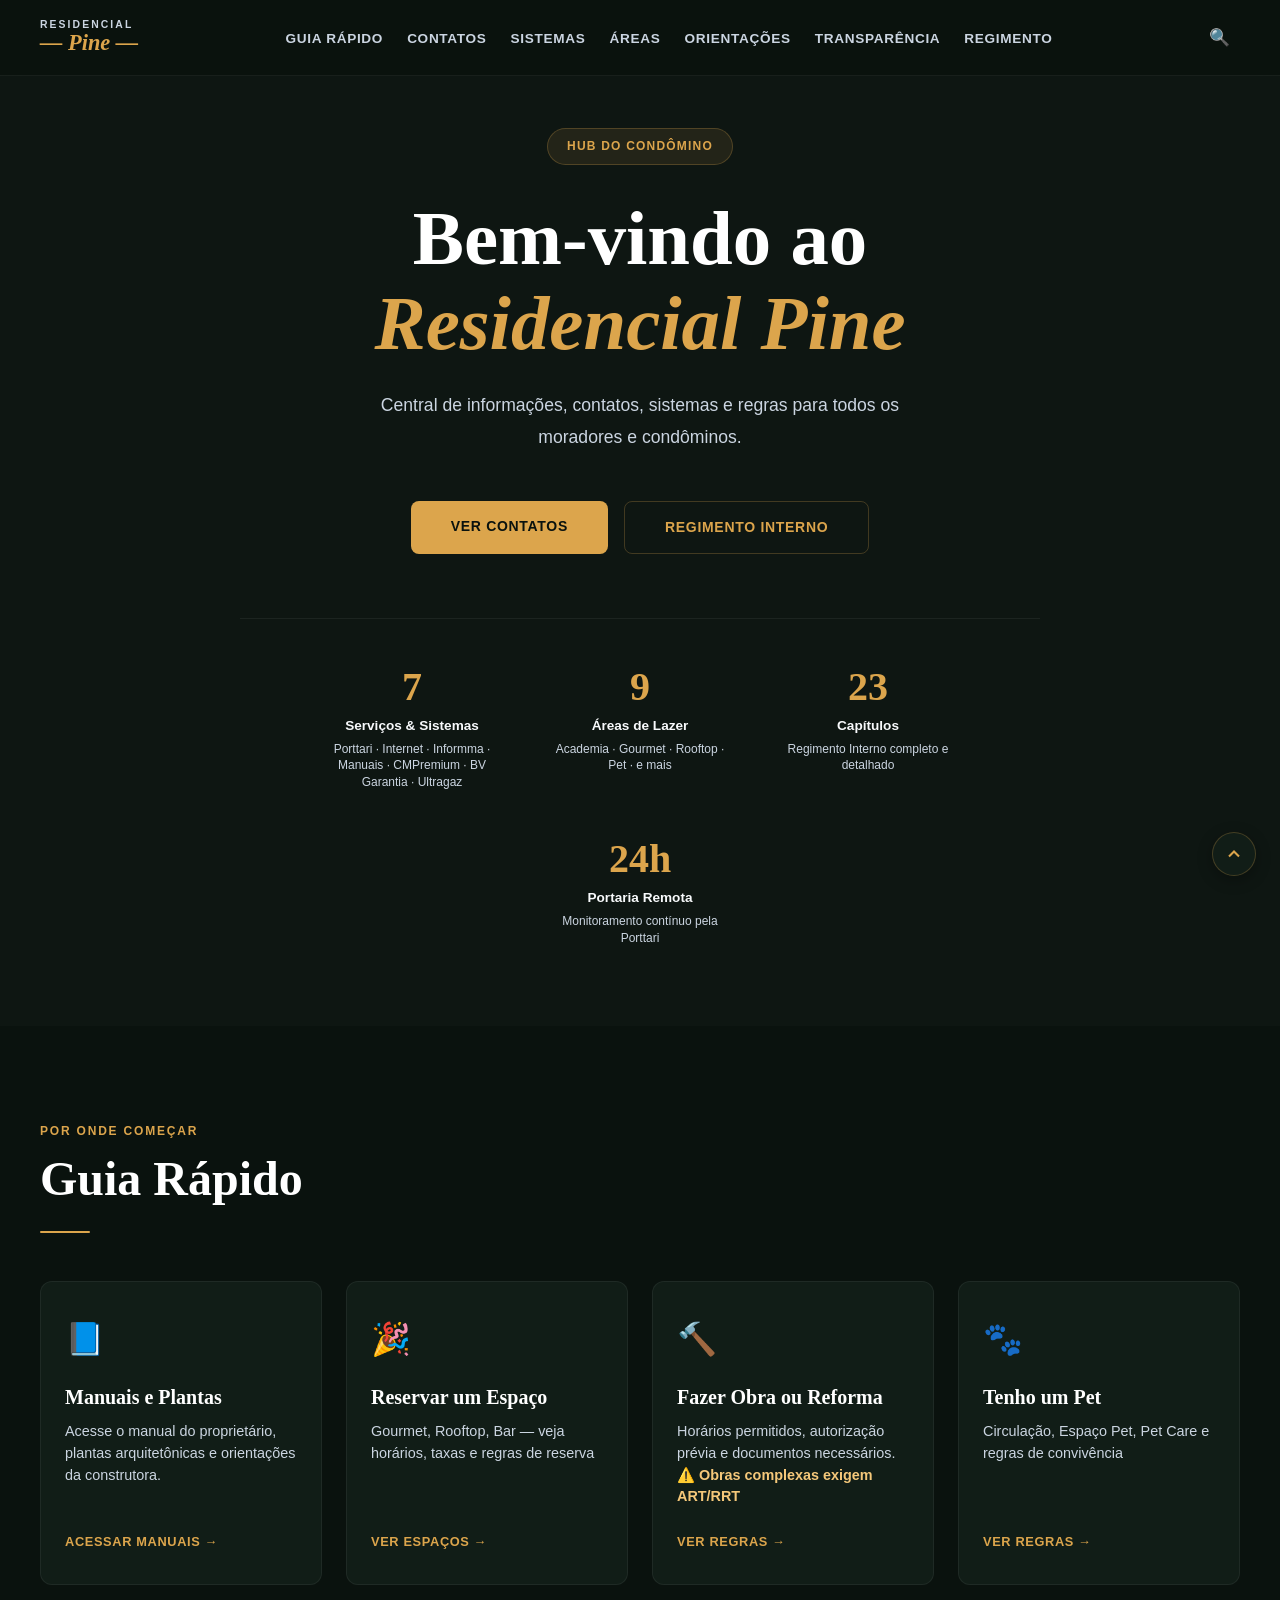
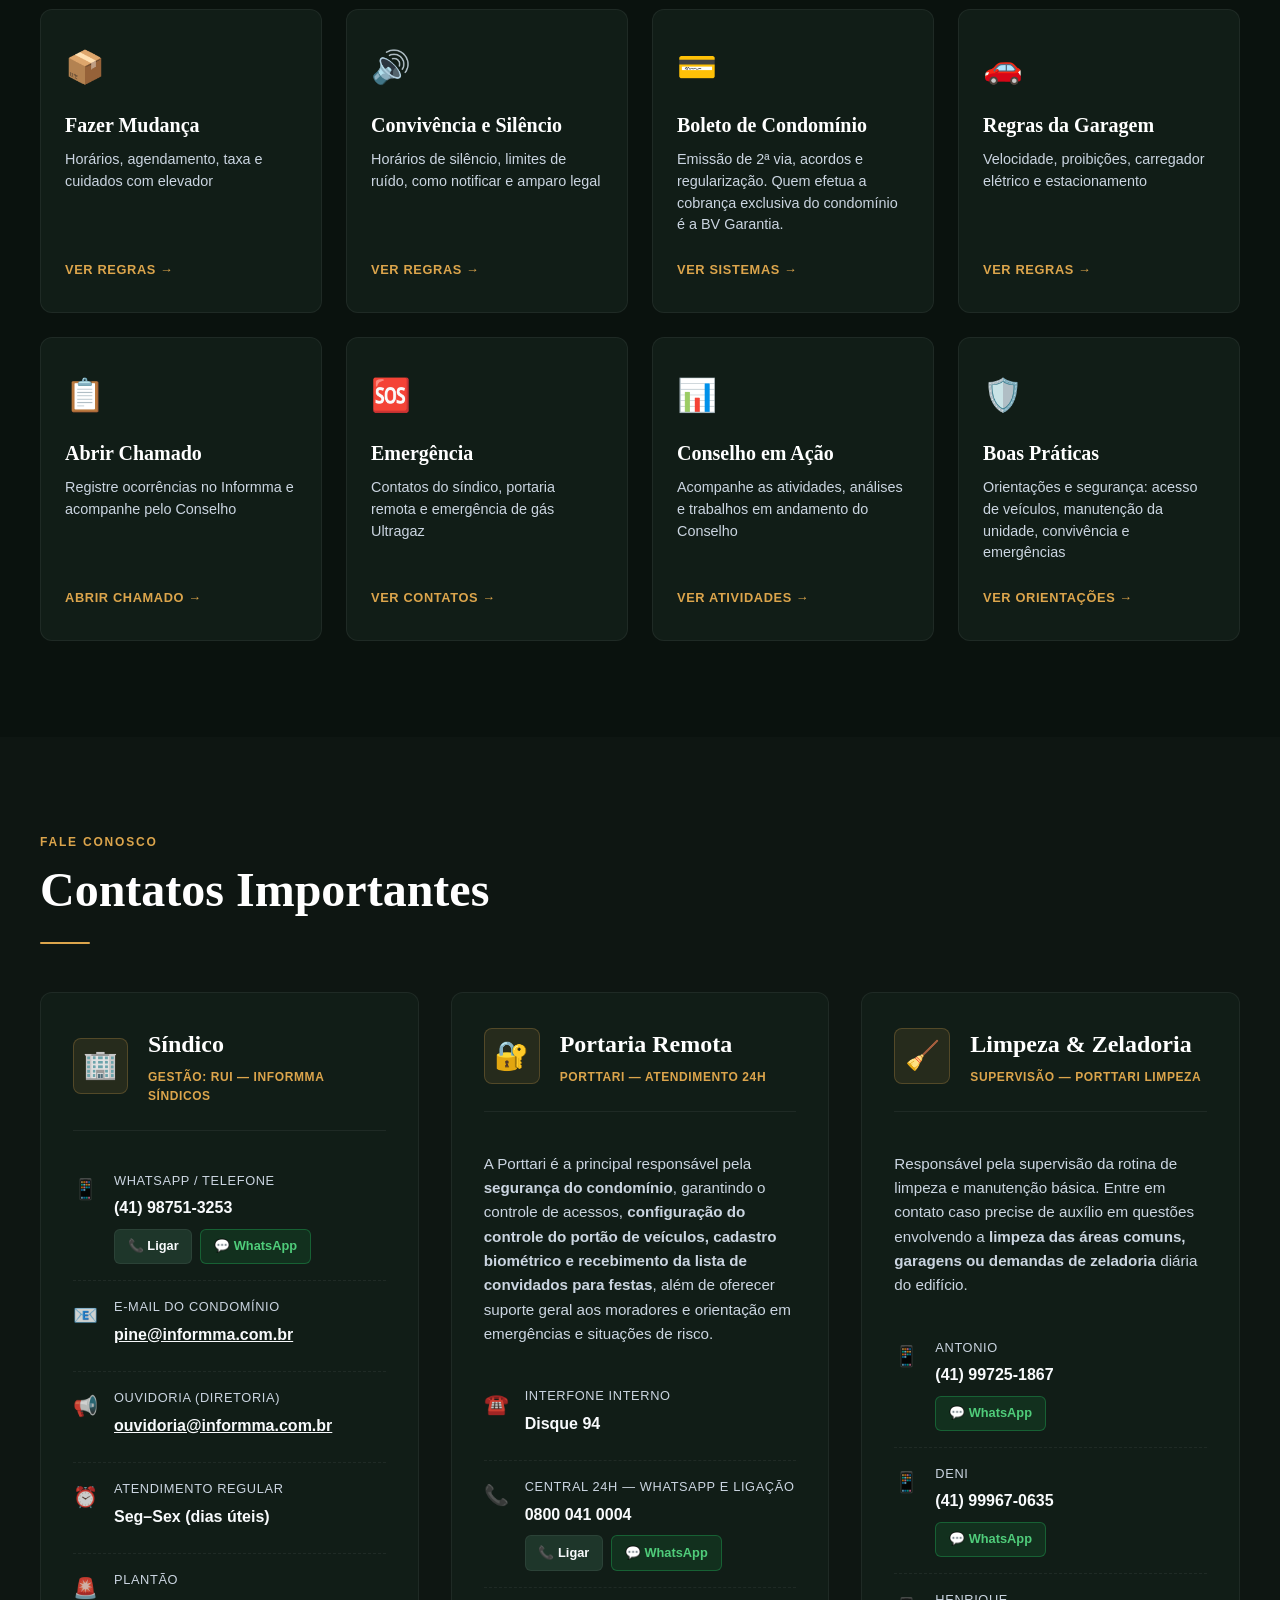
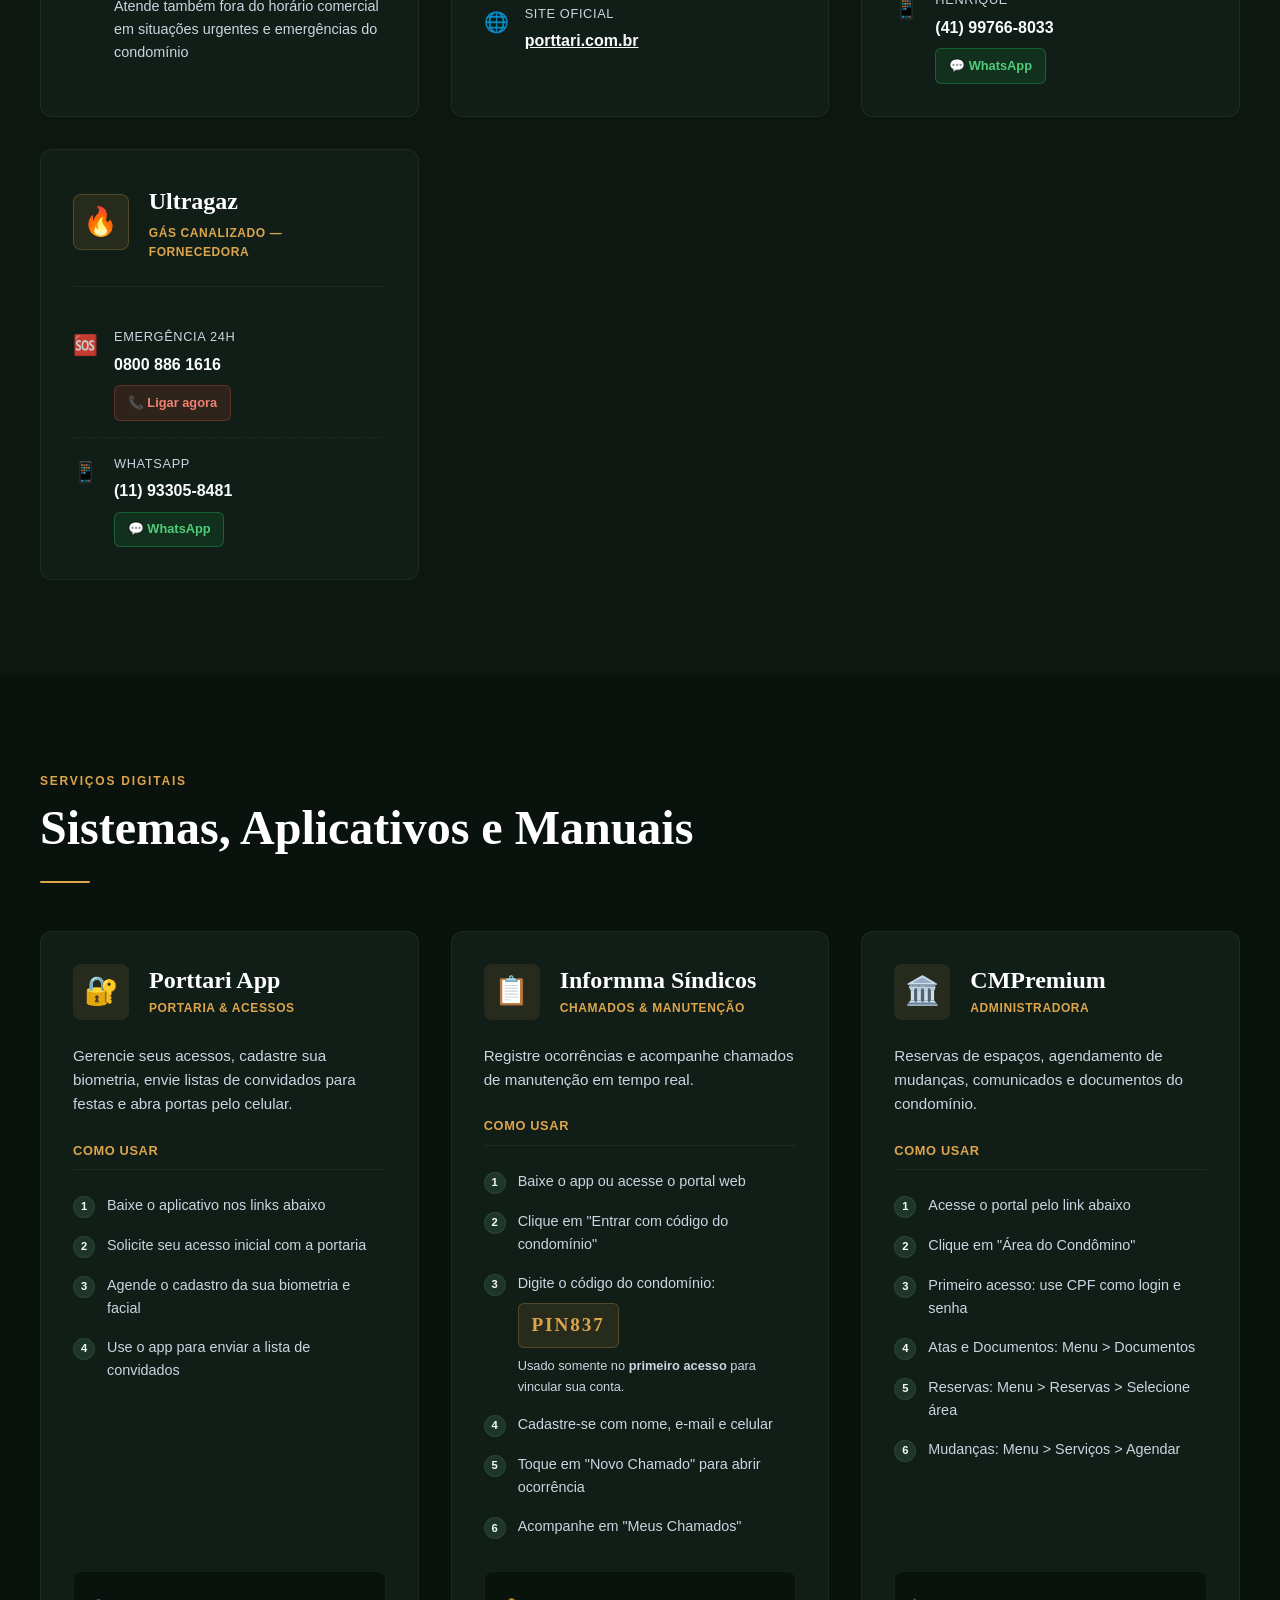
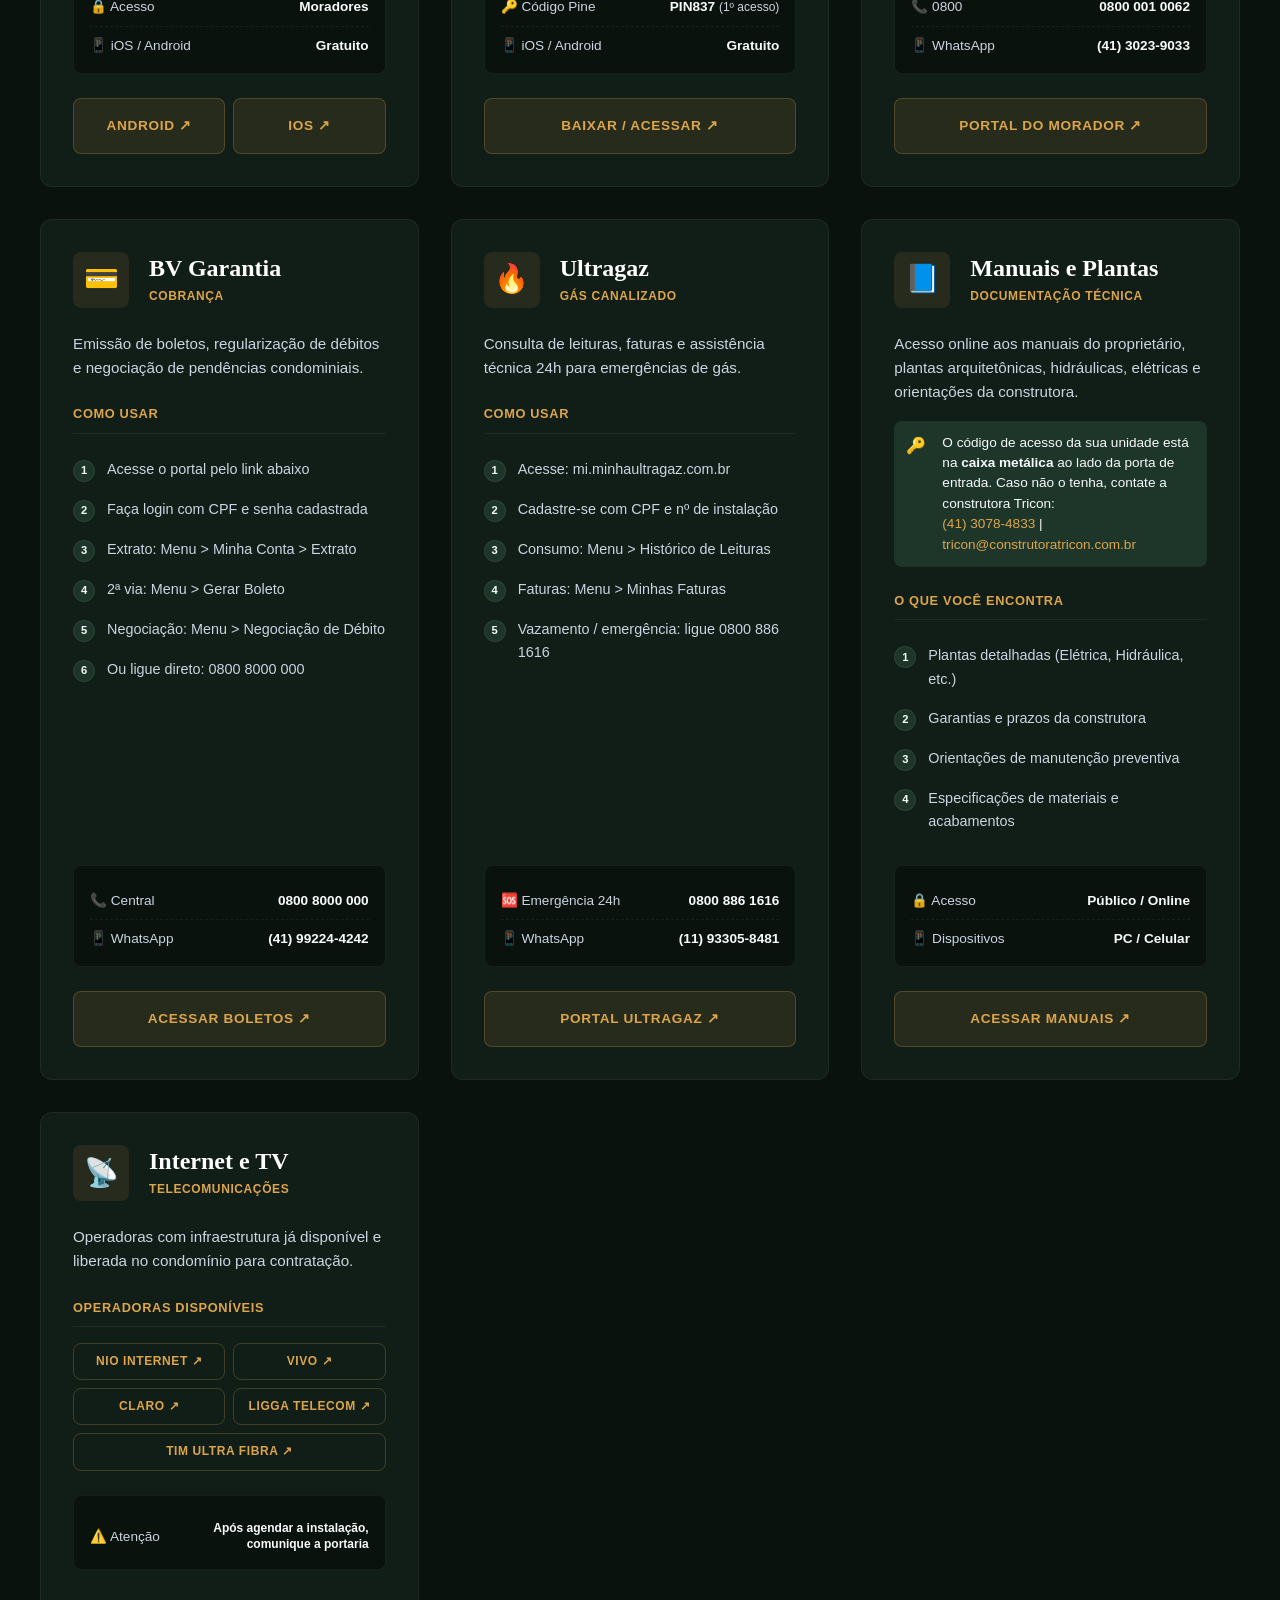
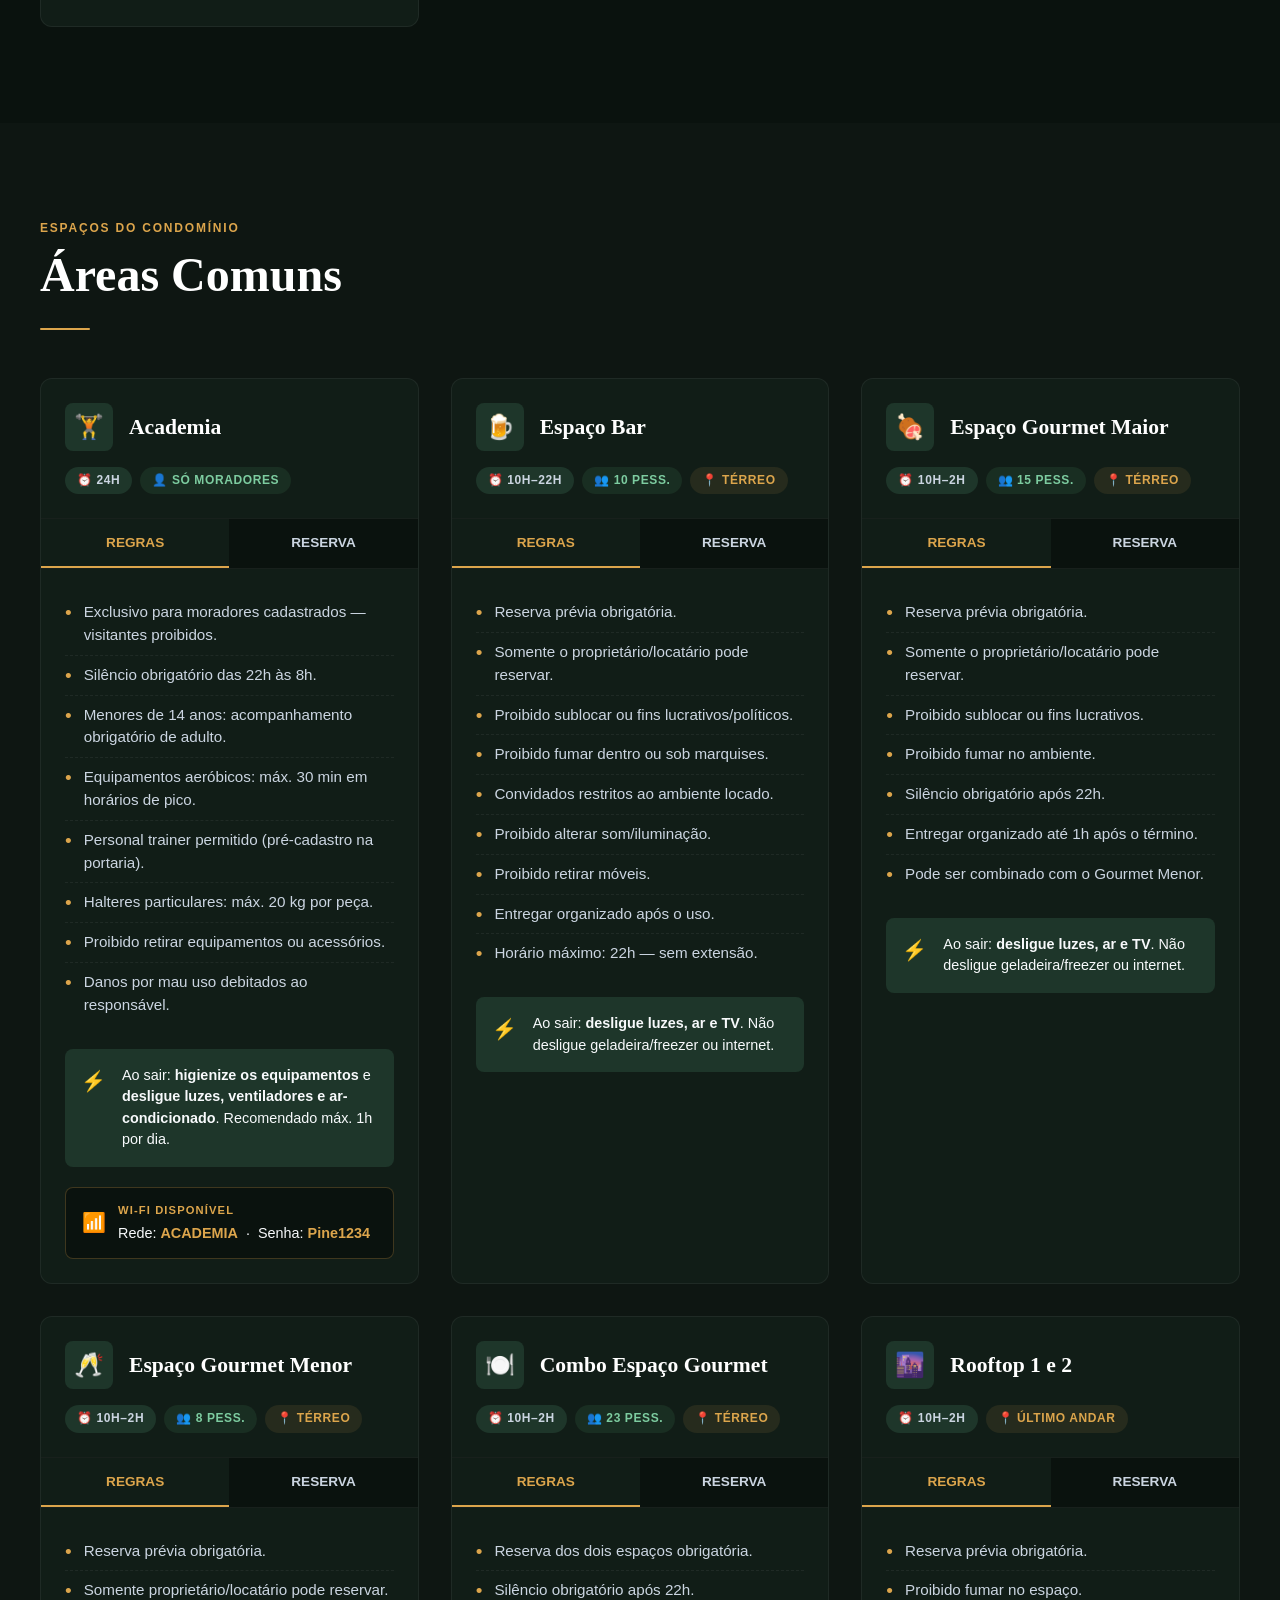
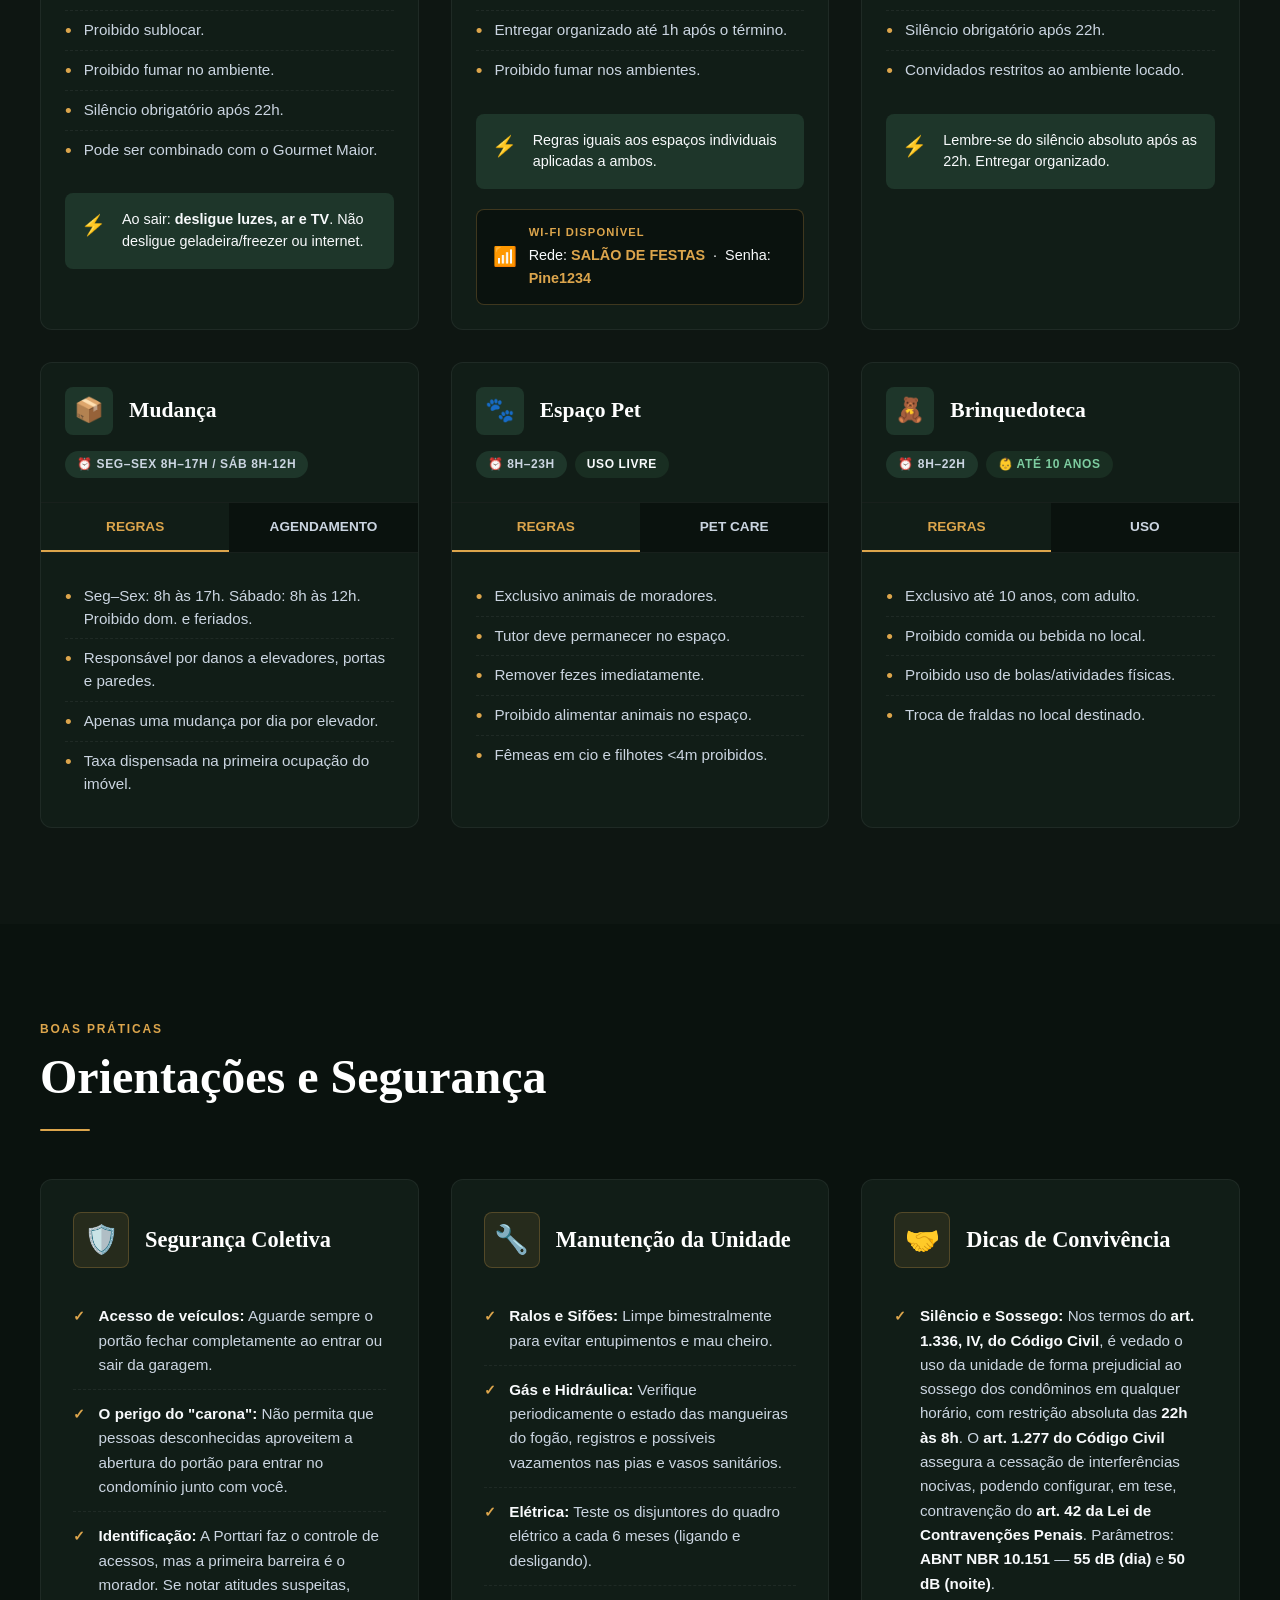
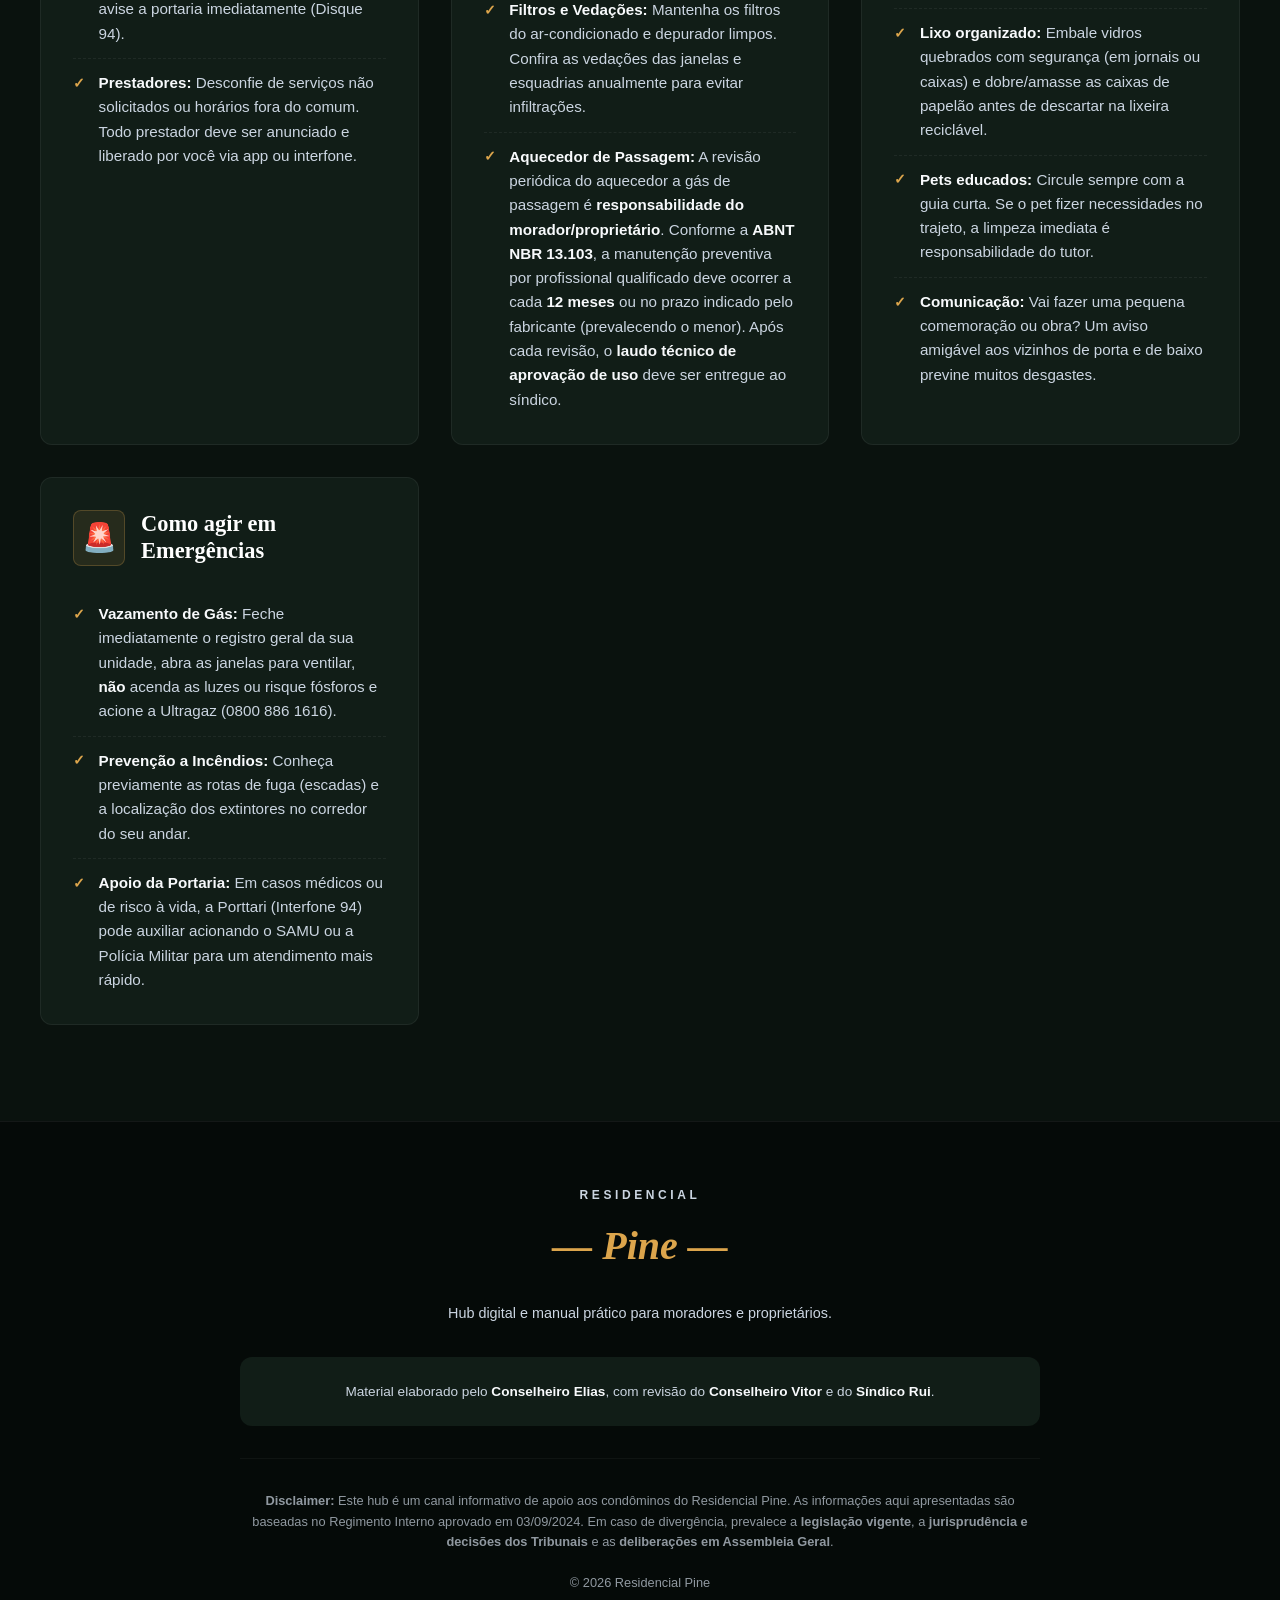
==== commit b4a076d2: "Update index.html" ====
--- a/index.html
+++ b/index.html
@@ -174,6 +174,13 @@
         <p>Acompanhe as atividades, análises e trabalhos em andamento do Conselho</p>
         <div class="guia-arrow">Ver atividades →</div>
       </div>
+
+      <div class="guia-card fade-up" onclick="document.getElementById('orientacoes').scrollIntoView({behavior:'smooth'})">
+        <span class="guia-icon">🛡️</span>
+        <h4>Boas Práticas</h4>
+        <p>Orientações e segurança: acesso de veículos, manutenção da unidade, convivência e emergências</p>
+        <div class="guia-arrow">Ver orientações →</div>
+      </div>
     </div>
   </div>
 </section>
@@ -291,7 +298,7 @@
           <div class="contact-card-icon">🧹</div>
           <div class="contact-title-group">
             <h3>Limpeza &amp; Zeladoria</h3>
-            <p class="role">Ana — Porttari Limpeza e Conservação</p>
+            <p class="role">Supervisão — Porttari Limpeza</p>
           </div>
         </div>
 
@@ -304,10 +311,32 @@
         <div class="contact-item">
           <div class="contact-icon">📱</div>
           <div class="contact-info">
-            <div class="contact-label">WhatsApp da Supervisão</div>
-            <div class="contact-value">(41) 99725-1591</div>
+            <div class="contact-label">Antonio</div>
+            <div class="contact-value">(41) 99725-1867</div>
             <div class="contact-actions">
-              <a href="https://wa.me/5541997251591" target="_blank" class="btn-action btn-action-wa">💬 WhatsApp</a>
+              <a href="https://wa.me/5541997251867" target="_blank" class="btn-action btn-action-wa">💬 WhatsApp</a>
+            </div>
+          </div>
+        </div>
+
+        <div class="contact-item">
+          <div class="contact-icon">📱</div>
+          <div class="contact-info">
+            <div class="contact-label">Deni</div>
+            <div class="contact-value">(41) 99967-0635</div>
+            <div class="contact-actions">
+              <a href="https://wa.me/5541999670635" target="_blank" class="btn-action btn-action-wa">💬 WhatsApp</a>
+            </div>
+          </div>
+        </div>
+
+        <div class="contact-item">
+          <div class="contact-icon">📱</div>
+          <div class="contact-info">
+            <div class="contact-label">Henrique</div>
+            <div class="contact-value">(41) 99766-8033</div>
+            <div class="contact-actions">
+              <a href="https://wa.me/5541997668033" target="_blank" class="btn-action btn-action-wa">💬 WhatsApp</a>
             </div>
           </div>
         </div>
--- a/assets/style.css
+++ b/assets/style.css
@@ -364,3 +364,25 @@
         .page-header .hero-badge { margin-bottom: 1.5rem; }
         .page-header h1 { font-family: 'Cormorant Garamond', serif; font-size: clamp(2.2rem, 5vw, 3.2rem); font-weight: 700; color: #fff; margin-bottom: 1rem; }
         .page-header p { font-size: 1rem; color: var(--text-muted); font-weight: 300; line-height: 1.7; }
+
+        /* ── BUSCA GLOBAL ── */
+        .nav-search-btn { background: none; border: none; color: var(--text-muted); cursor: pointer; font-size: 1.05rem; padding: 0.5rem 0.6rem; border-radius: 8px; transition: all 0.2s; display: flex; align-items: center; }
+        .nav-search-btn:hover { color: var(--gold); background: var(--gold-dim); }
+
+        .search-overlay { position: fixed; inset: 0; background: rgba(5, 10, 8, 0.85); backdrop-filter: blur(4px); z-index: 300; display: none; align-items: flex-start; justify-content: center; padding: 8vh 1.5rem; }
+        .search-overlay.open { display: flex; }
+        .search-box { width: 100%; max-width: 640px; background: var(--bg-surface); border: 1px solid var(--border-gold); border-radius: var(--radius-md); padding: 1.5rem; box-shadow: 0 20px 60px rgba(0,0,0,0.5); position: relative; }
+        .search-close-btn { position: absolute; right: 1rem; top: 1rem; background: none; border: none; color: var(--text-muted); font-size: 1.3rem; cursor: pointer; line-height: 1; }
+        .search-close-btn:hover { color: var(--gold); }
+        .search-box-input-wrap { position: relative; margin-bottom: 1rem; padding-right: 1.5rem; }
+        .search-box-input-wrap svg { position: absolute; left: 1rem; top: 50%; transform: translateY(-50%); opacity: 0.5; }
+        #globalSearchInput { width: 100%; padding: 1rem 1rem 1rem 3rem; background: var(--bg-main); border: 1px solid var(--border-subtle); border-radius: var(--radius-sm); color: var(--text-main); font-size: 1rem; outline: none; transition: all 0.3s; }
+        #globalSearchInput:focus { border-color: var(--gold); box-shadow: 0 0 0 2px var(--gold-dim); }
+        .search-results { max-height: 50vh; overflow-y: auto; }
+        .search-result-item { display: block; padding: 0.9rem 0.75rem; border-radius: 8px; text-decoration: none; transition: background 0.2s; border-bottom: 1px dashed var(--border-subtle); }
+        .search-result-item:last-child { border-bottom: none; }
+        .search-result-item:hover { background: var(--bg-surface-hover); }
+        .search-result-cat { font-size: 0.65rem; font-weight: 700; text-transform: uppercase; letter-spacing: 0.05em; color: var(--gold); }
+        .search-result-title { font-size: 0.98rem; font-weight: 700; color: #fff; margin: 0.2rem 0; font-family: 'Cormorant Garamond', serif; }
+        .search-result-snippet { font-size: 0.82rem; color: var(--text-muted); line-height: 1.4; }
+        .search-empty, .search-hint { padding: 2rem 1rem; text-align: center; color: var(--text-muted); font-size: 0.85rem; }
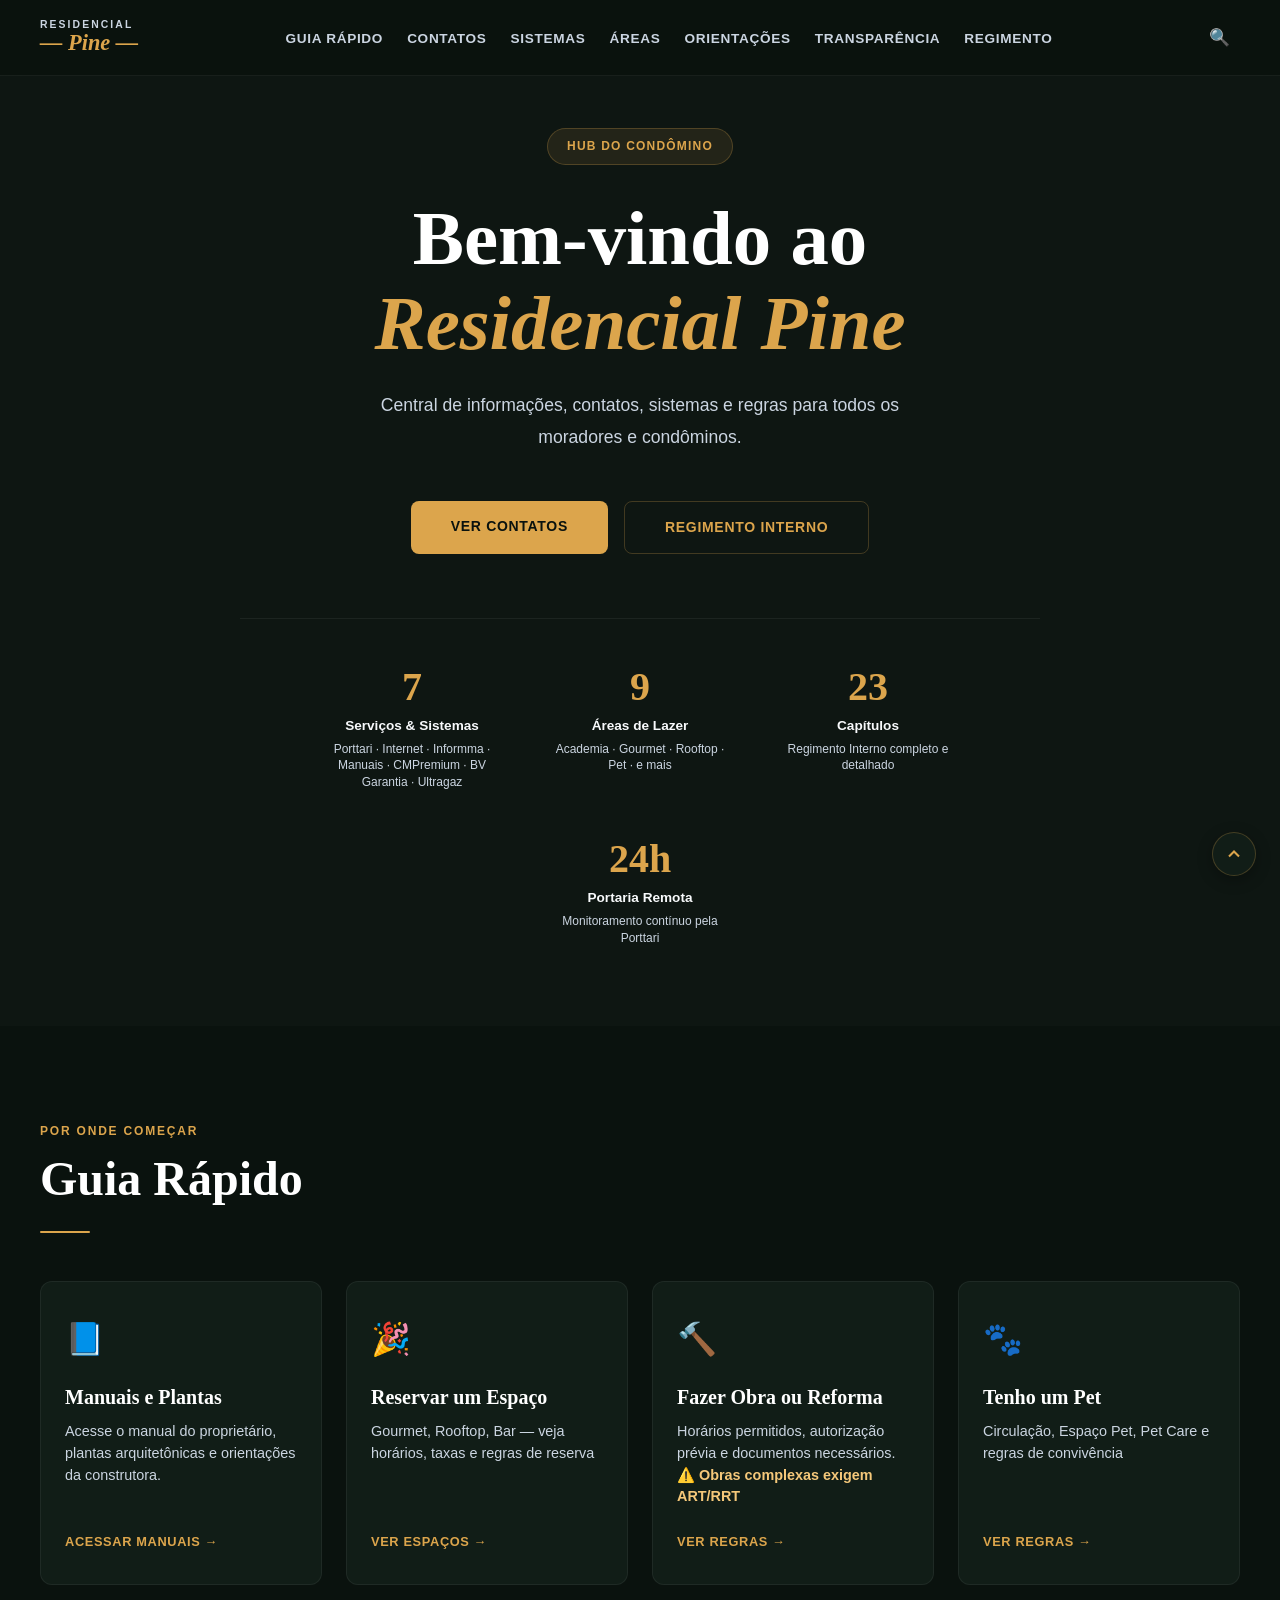
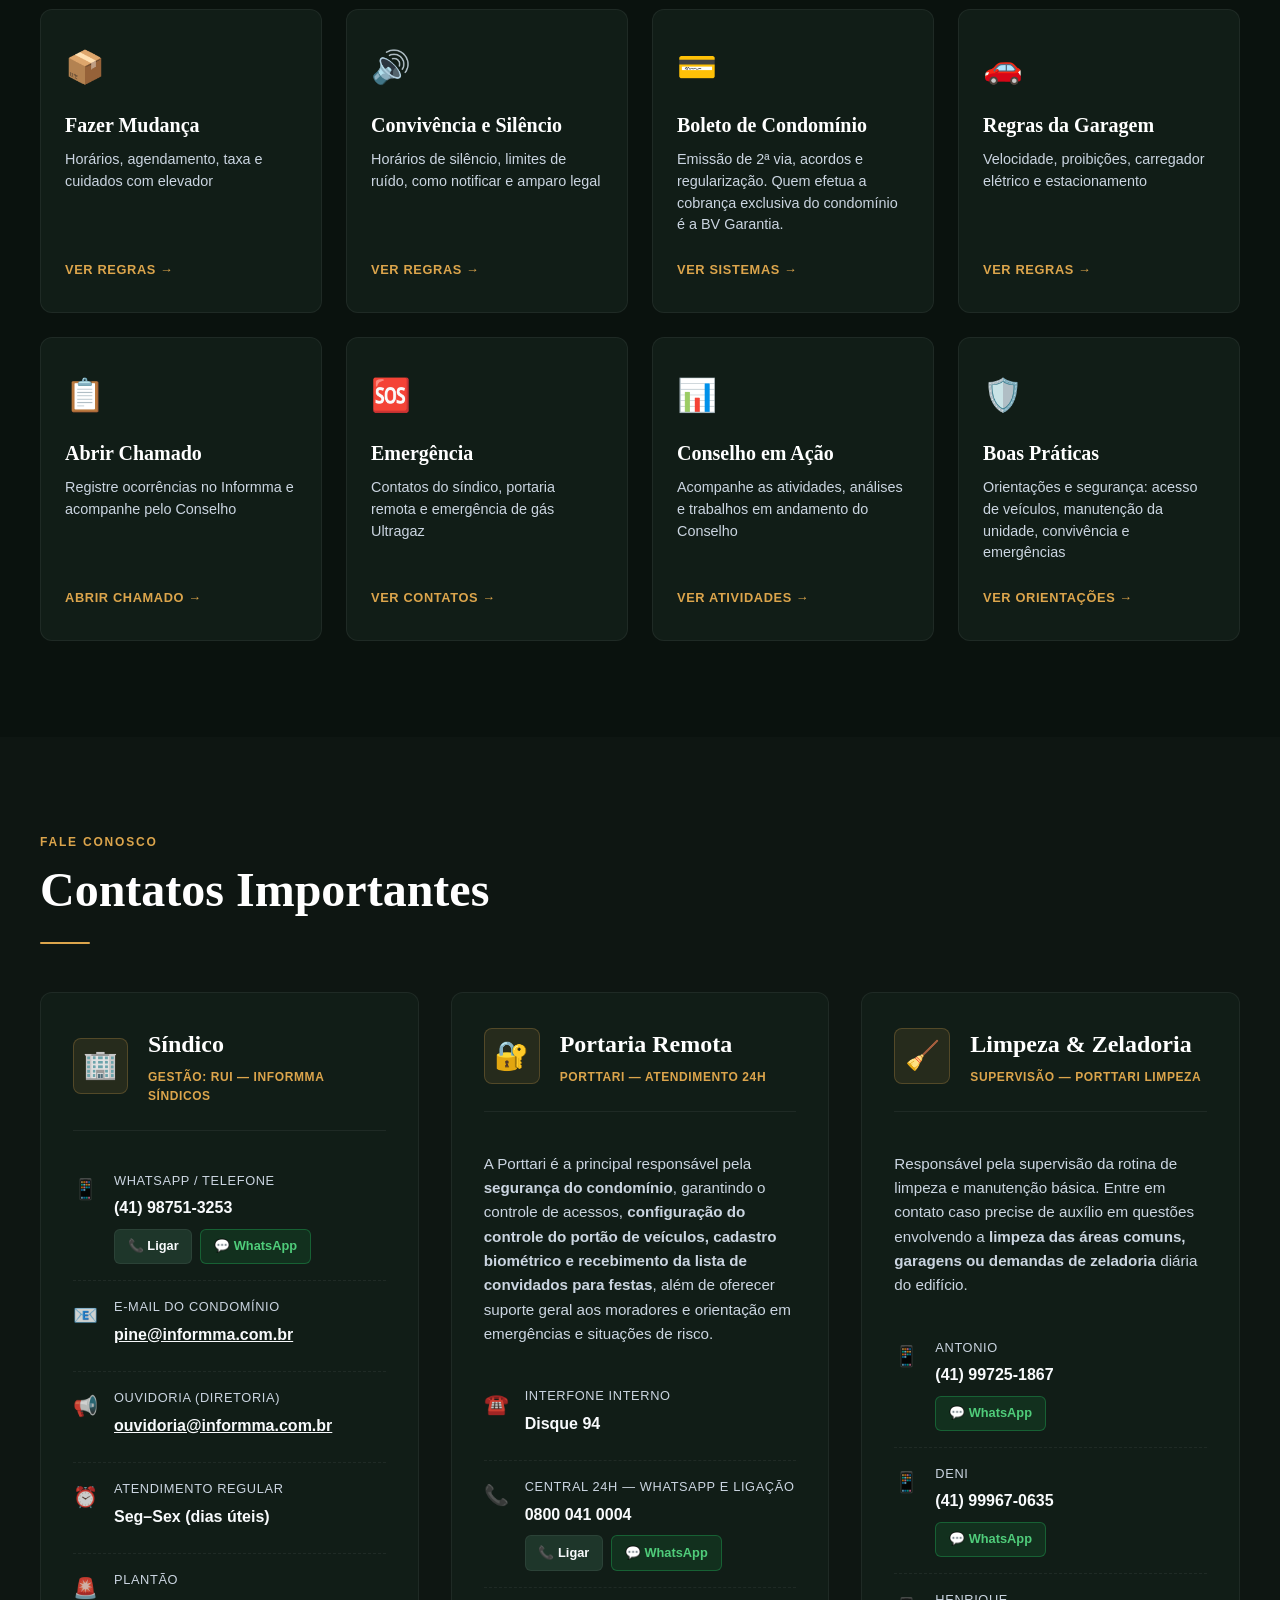
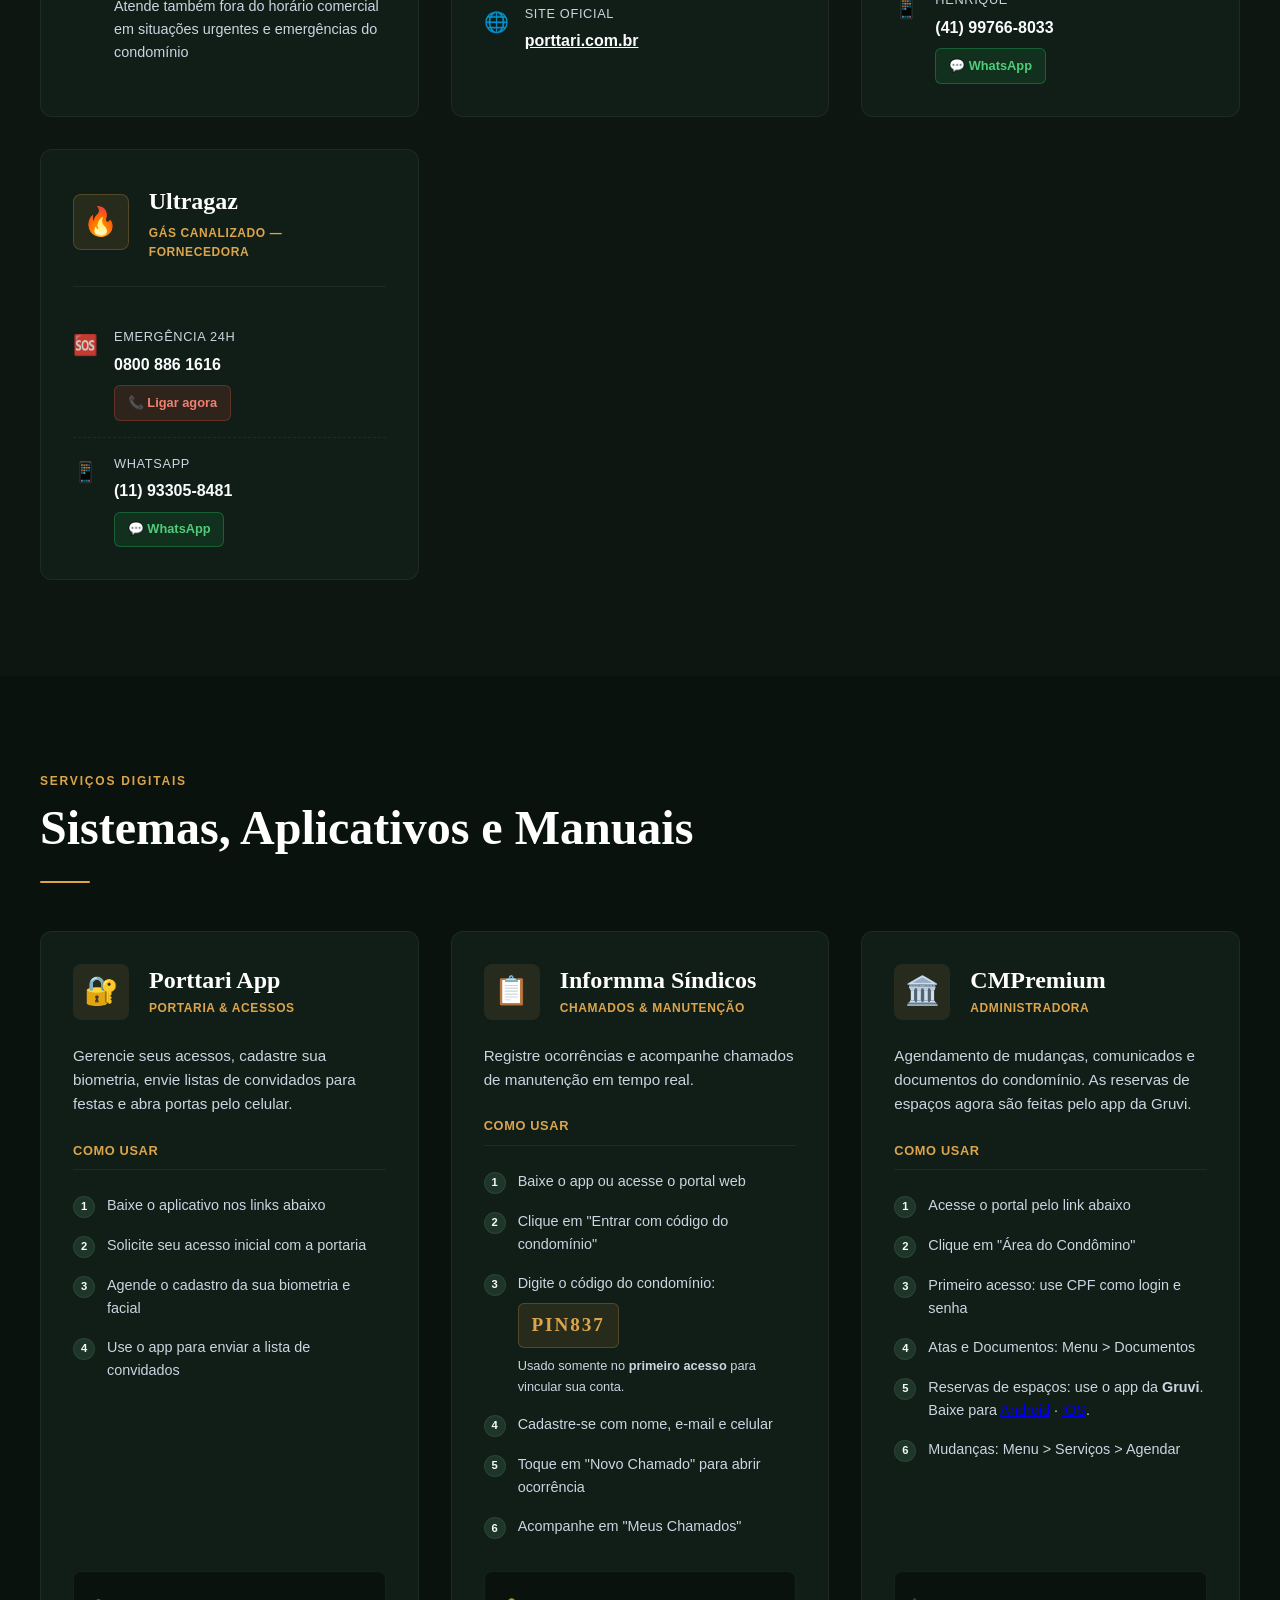
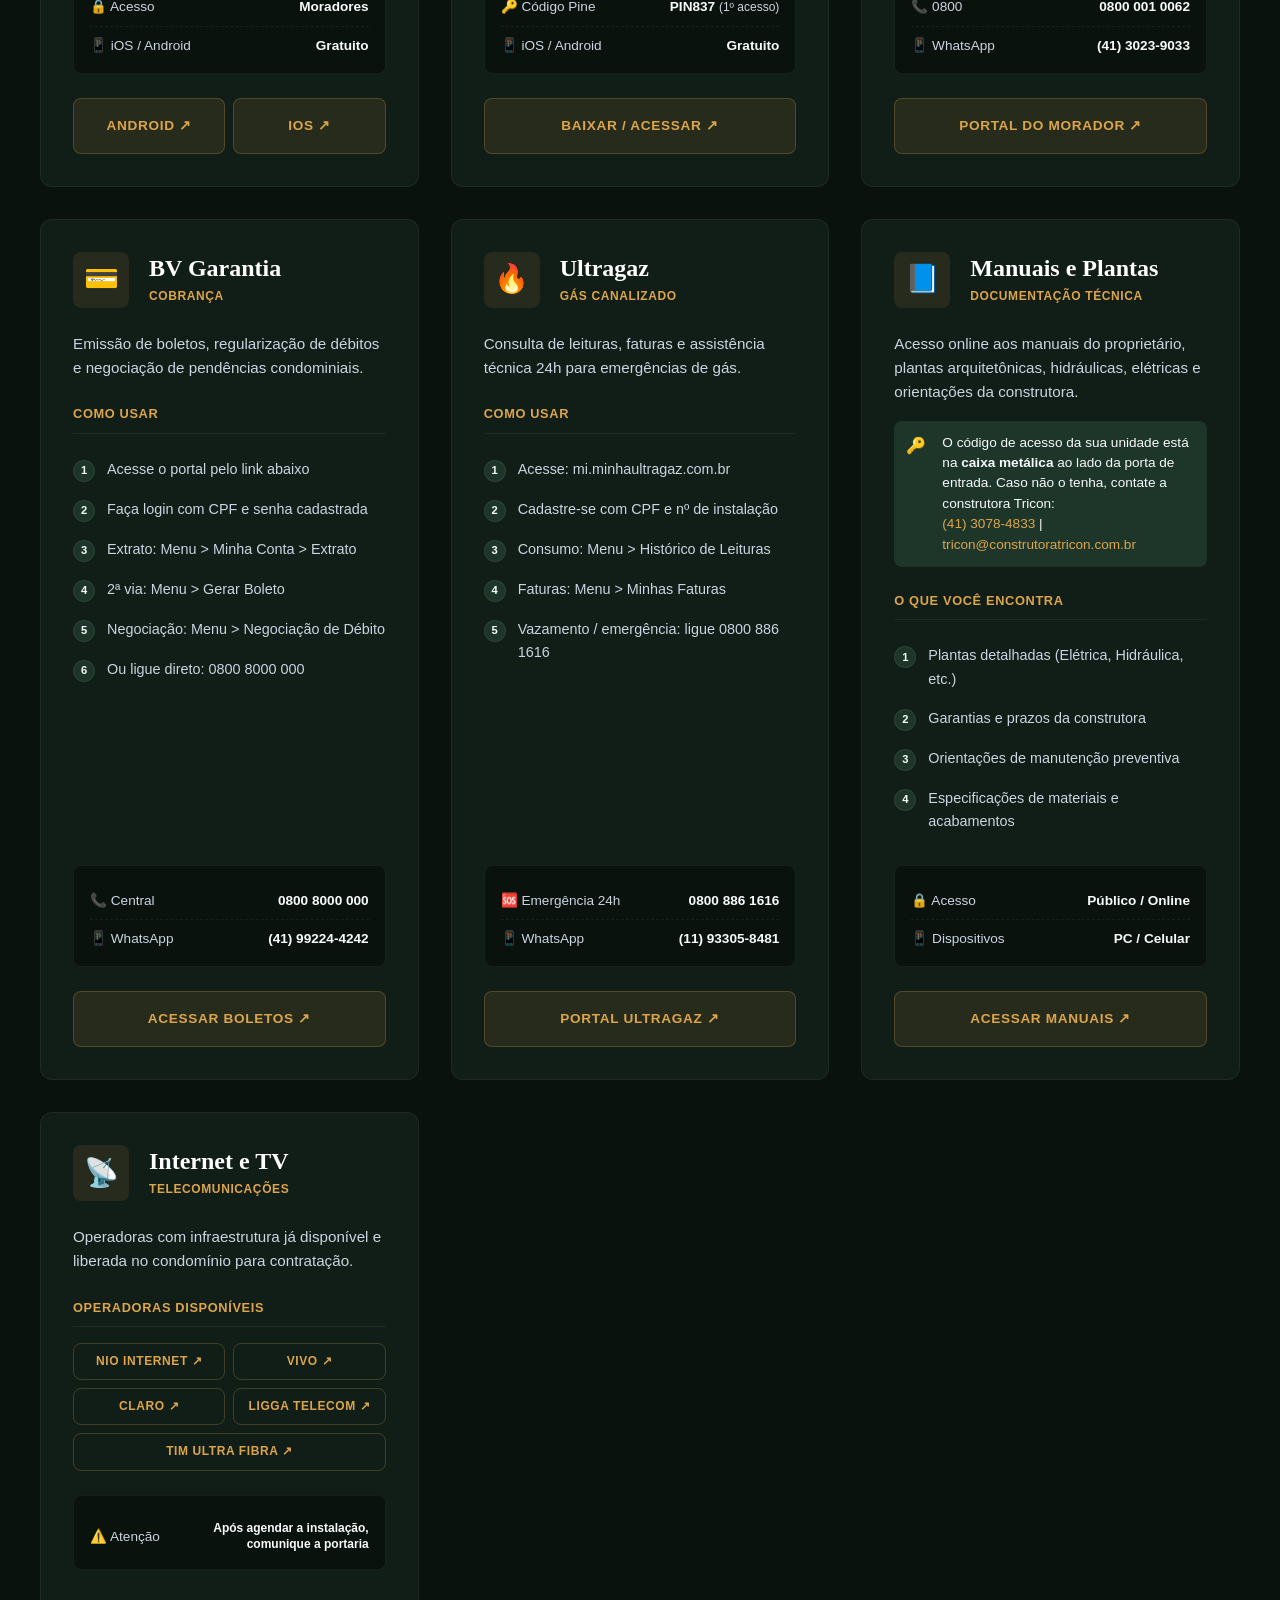
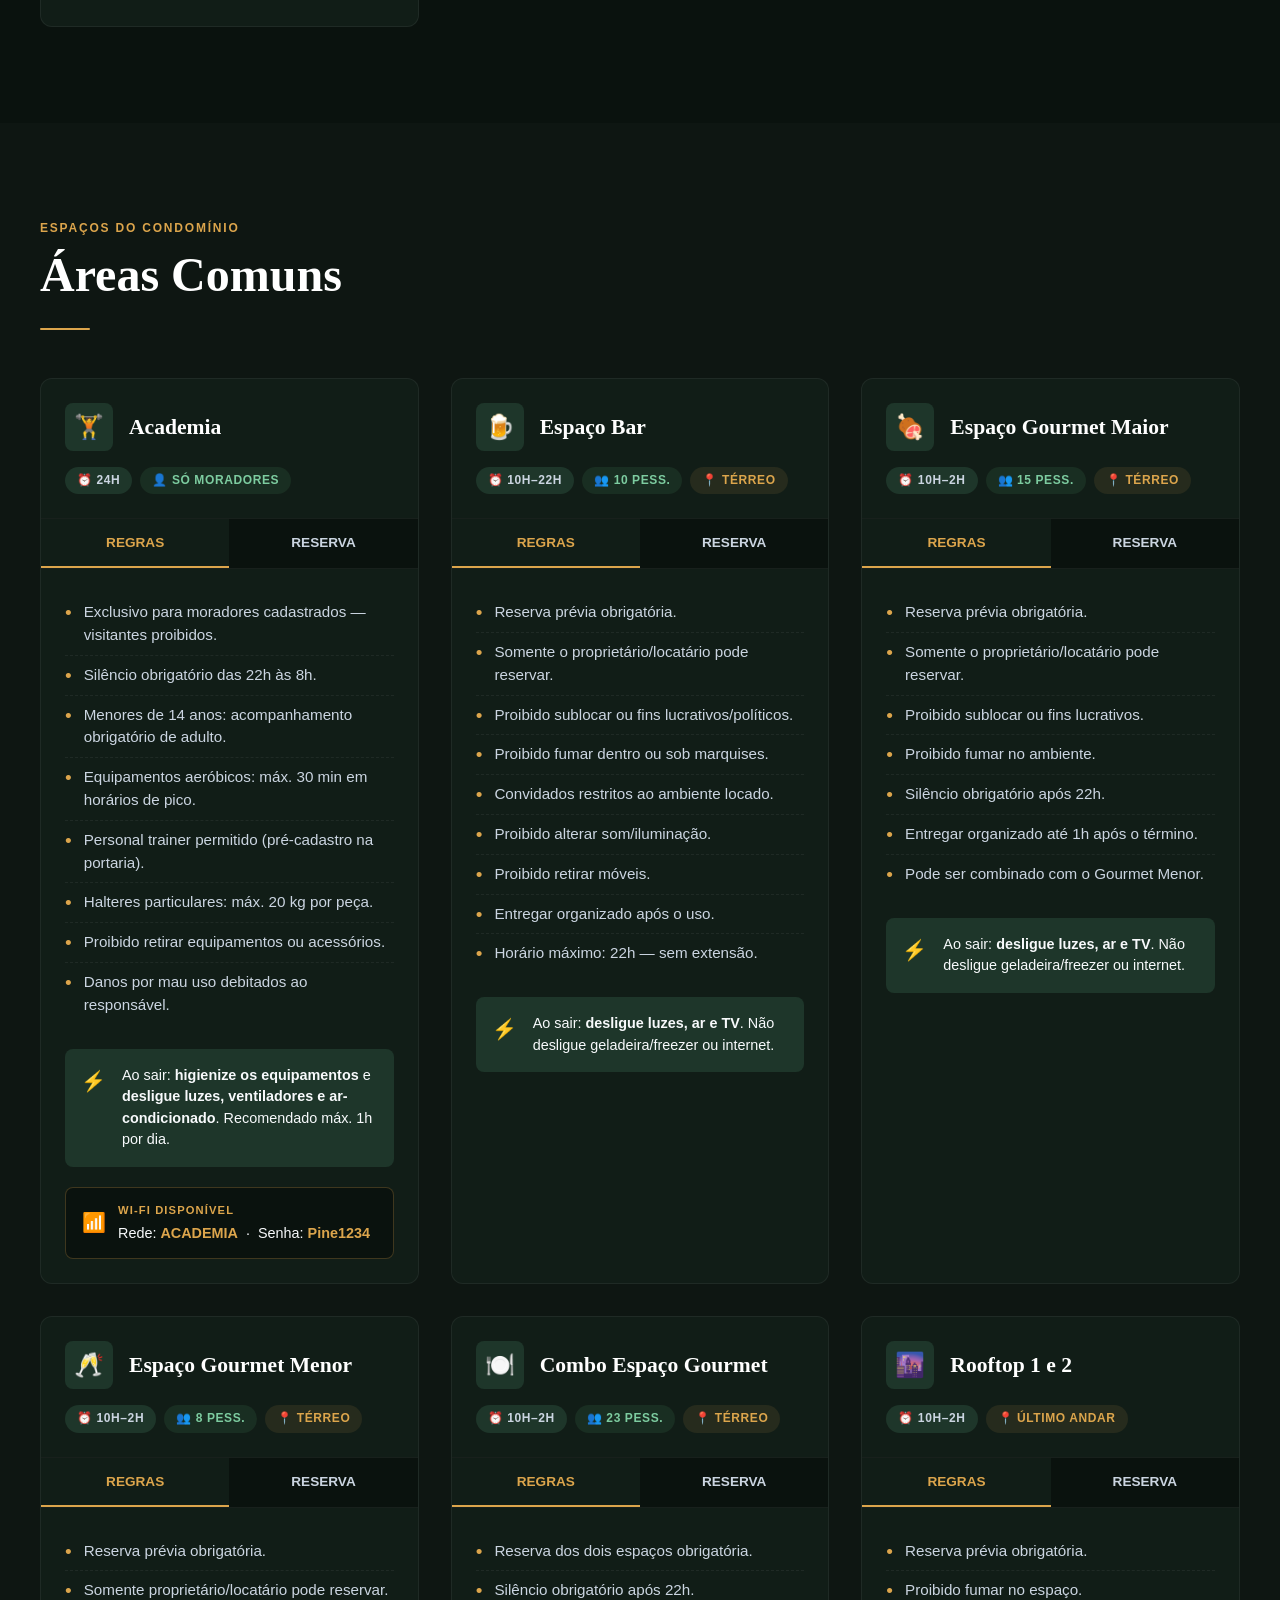
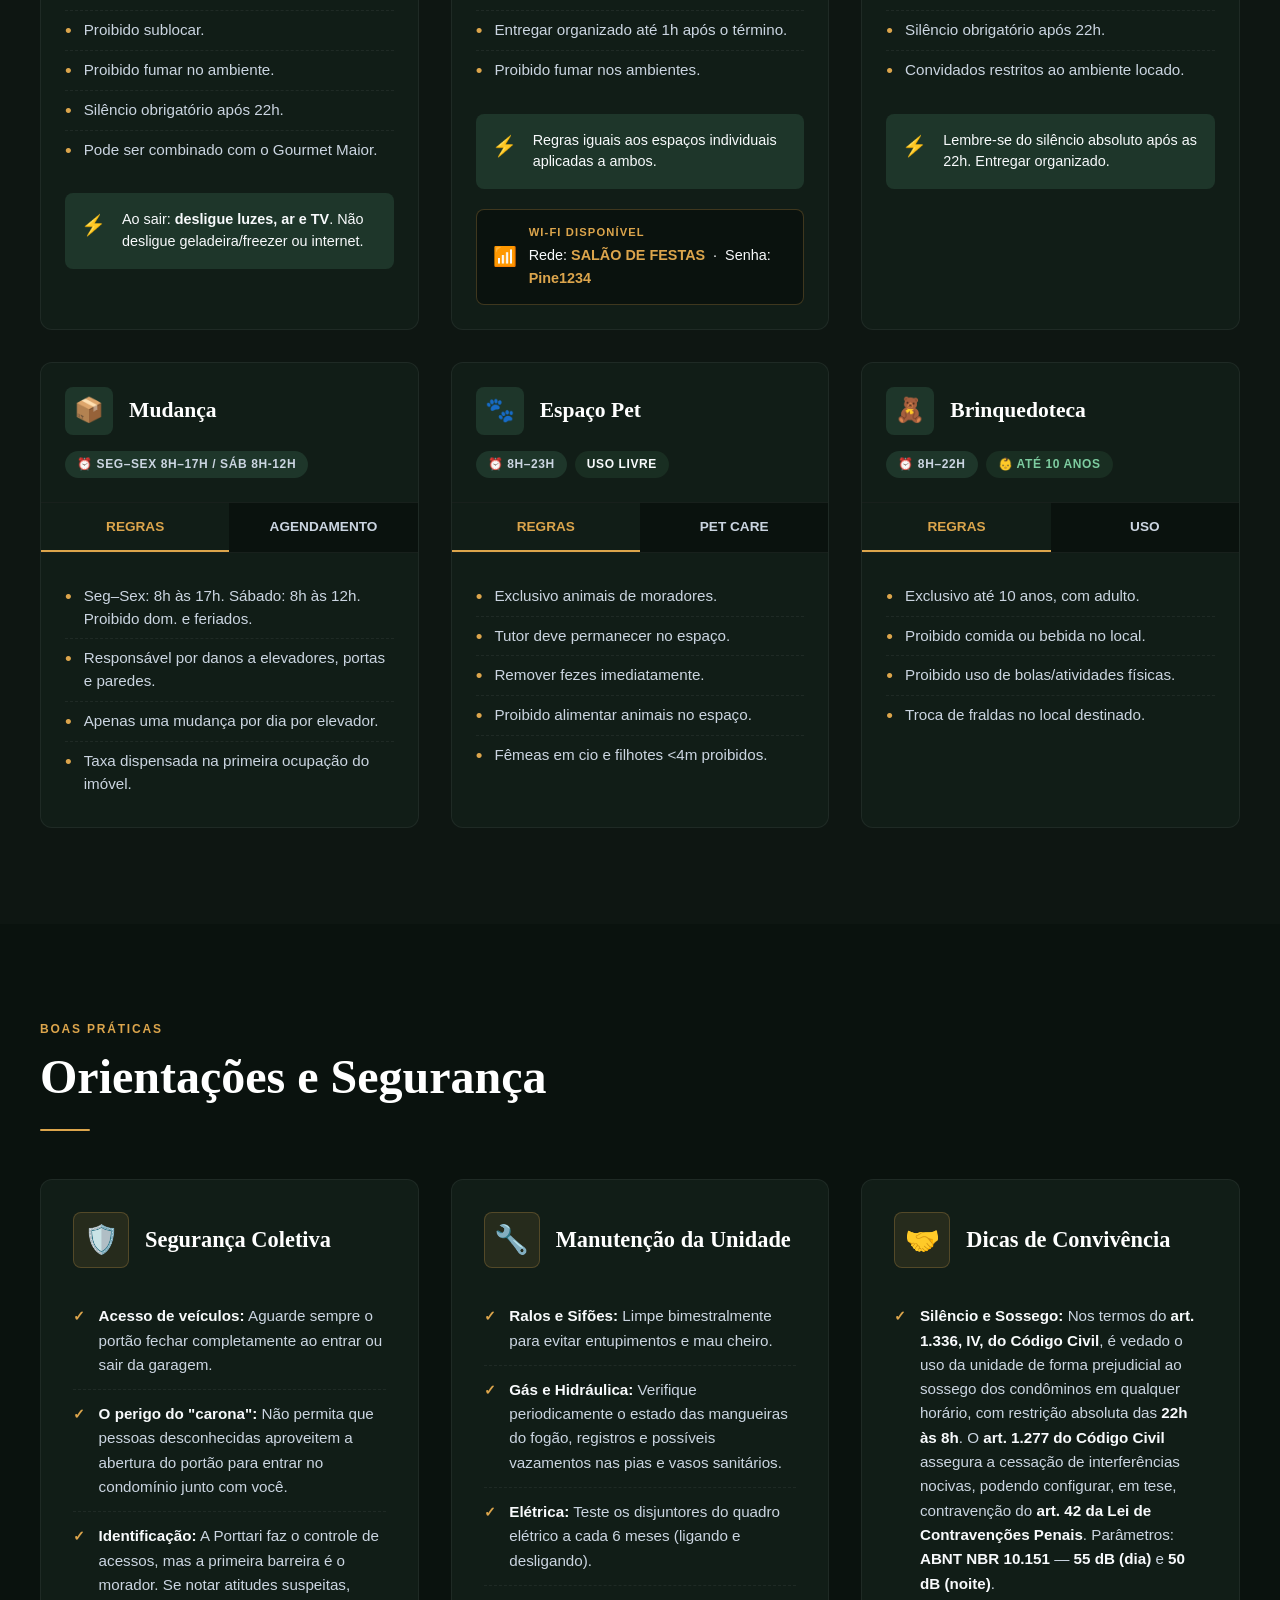
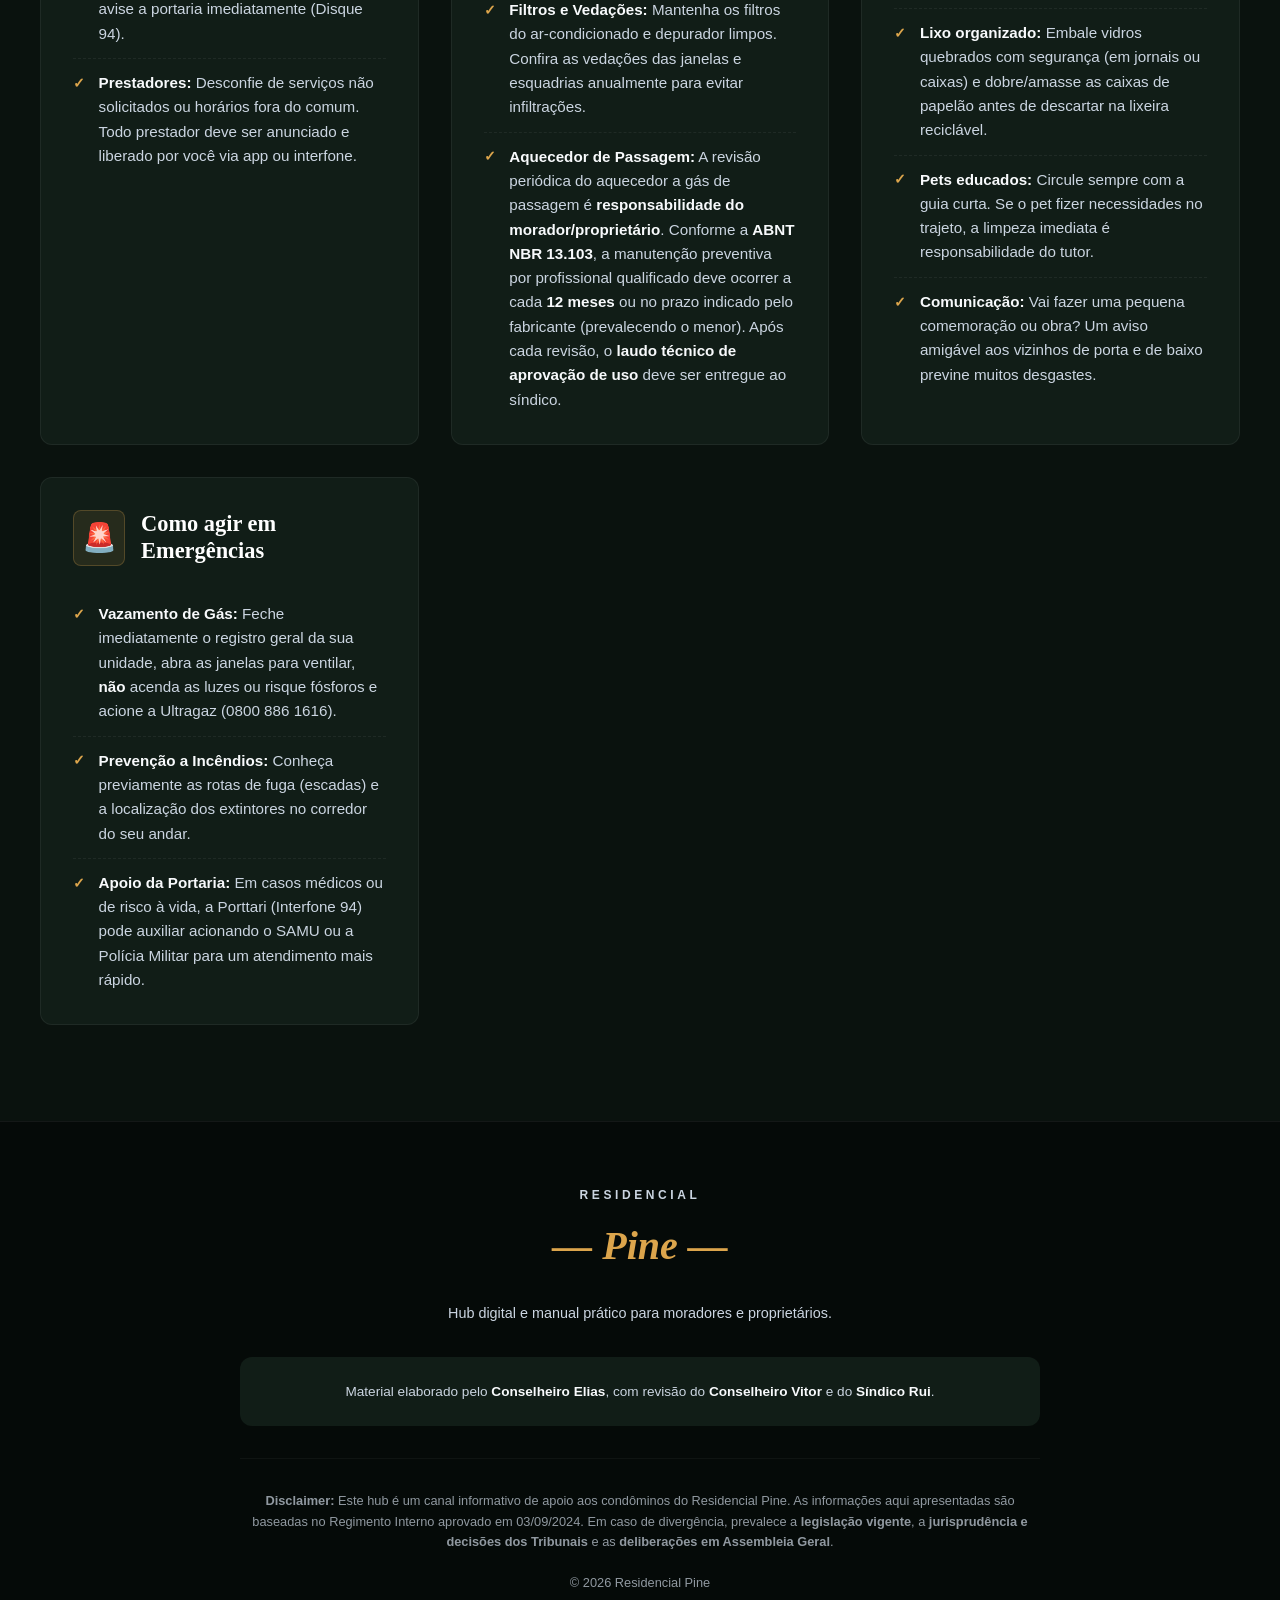
==== commit 00967a15: "Update index.html" ====
--- a/index.html
+++ b/index.html
@@ -443,7 +443,7 @@
           <div class="sistema-logo">🏛️</div>
           <div><h3>CMPremium</h3><div class="sistema-tipo">Administradora</div></div>
         </div>
-        <p class="sistema-desc">Reservas de espaços, agendamento de mudanças, comunicados e documentos do condomínio.</p>
+        <p class="sistema-desc">Agendamento de mudanças, comunicados e documentos do condomínio. As reservas de espaços agora são feitas pelo app da Gruvi.</p>
         
         <div class="steps-title">Como usar</div>
         <ul class="steps-list">
@@ -451,7 +451,7 @@
           <li><div class="step-num">2</div>Clique em "Área do Condômino"</li>
           <li><div class="step-num">3</div>Primeiro acesso: use CPF como login e senha</li>
           <li><div class="step-num">4</div>Atas e Documentos: Menu &gt; Documentos</li>
-          <li><div class="step-num">5</div>Reservas: Menu &gt; Reservas &gt; Selecione área</li>
+          <li><div class="step-num">5</div><span>Reservas de espaços: use o app da <strong>Gruvi</strong>. Baixe para <a href="https://play.google.com/store/apps/details?id=app.gruvi&amp;pcampaignid=web_share" target="_blank" rel="noopener noreferrer">Android</a> · <a href="https://apps.apple.com/br/app/gruvi/id1561610983" target="_blank" rel="noopener noreferrer">iOS</a>.</span></li>
           <li><div class="step-num">6</div>Mudanças: Menu &gt; Serviços &gt; Agendar</li>
         </ul>
         
@@ -643,7 +643,7 @@
             <li class="booking-row"><span class="blbl">❌ Cancelamento</span><span class="bval warn">Mín. 48h</span></li>
             <li class="booking-row"><span class="blbl">📦 Entrega</span><span class="bval">Até 1h após</span></li>
           </ul>
-          <div class="booking-note">Reservar pelo portal <strong>CMPremium</strong>.</div>
+          <div class="booking-note">Reserve pelo app da <strong>Gruvi</strong>.<br>Baixe o aplicativo: <a href="https://play.google.com/store/apps/details?id=app.gruvi&amp;pcampaignid=web_share" target="_blank" rel="noopener noreferrer">Android</a> · <a href="https://apps.apple.com/br/app/gruvi/id1561610983" target="_blank" rel="noopener noreferrer">iOS</a>.</div>
         </div>
       </div>
 
@@ -679,7 +679,7 @@
             <li class="booking-row"><span class="blbl">❌ Cancelamento</span><span class="bval warn">Mín. 48h</span></li>
             <li class="booking-row"><span class="blbl">📦 Entrega</span><span class="bval">Até 1h após</span></li>
           </ul>
-          <div class="booking-note">Reservar pelo portal <strong>CMPremium</strong>.</div>
+          <div class="booking-note">Reserve pelo app da <strong>Gruvi</strong>.<br>Baixe o aplicativo: <a href="https://play.google.com/store/apps/details?id=app.gruvi&amp;pcampaignid=web_share" target="_blank" rel="noopener noreferrer">Android</a> · <a href="https://apps.apple.com/br/app/gruvi/id1561610983" target="_blank" rel="noopener noreferrer">iOS</a>.</div>
         </div>
       </div>
 
@@ -714,7 +714,7 @@
             <li class="booking-row"><span class="blbl">❌ Cancelamento</span><span class="bval warn">Mín. 48h</span></li>
             <li class="booking-row"><span class="blbl">📦 Entrega</span><span class="bval">Até 1h após</span></li>
           </ul>
-          <div class="booking-note">Reservar pelo portal <strong>CMPremium</strong>.</div>
+          <div class="booking-note">Reserve pelo app da <strong>Gruvi</strong>.<br>Baixe o aplicativo: <a href="https://play.google.com/store/apps/details?id=app.gruvi&amp;pcampaignid=web_share" target="_blank" rel="noopener noreferrer">Android</a> · <a href="https://apps.apple.com/br/app/gruvi/id1561610983" target="_blank" rel="noopener noreferrer">iOS</a>.</div>
         </div>
       </div>
 
@@ -747,7 +747,7 @@
             <li class="booking-row"><span class="blbl">📅 Antecedência</span><span class="bval">2 a 60 dias</span></li>
             <li class="booking-row"><span class="blbl">❌ Cancelamento</span><span class="bval warn">Mín. 48h</span></li>
           </ul>
-          <div class="booking-note">Selecione Gourmet Maior e Menor no <strong>CMPremium</strong>.</div>
+          <div class="booking-note">Reserve Gourmet Maior e Menor pelo app da <strong>Gruvi</strong>.<br>Baixe o aplicativo: <a href="https://play.google.com/store/apps/details?id=app.gruvi&amp;pcampaignid=web_share" target="_blank" rel="noopener noreferrer">Android</a> · <a href="https://apps.apple.com/br/app/gruvi/id1561610983" target="_blank" rel="noopener noreferrer">iOS</a>.</div>
         </div>
       </div>
 
@@ -779,7 +779,7 @@
             <li class="booking-row"><span class="blbl">📅 Antecedência</span><span class="bval">2 a 30 dias</span></li>
             <li class="booking-row"><span class="blbl">❌ Cancelamento</span><span class="bval warn">Mín. 48h</span></li>
           </ul>
-          <div class="booking-note">Reservar pelo portal <strong>CMPremium</strong>.</div>
+          <div class="booking-note">Reserve pelo app da <strong>Gruvi</strong>.<br>Baixe o aplicativo: <a href="https://play.google.com/store/apps/details?id=app.gruvi&amp;pcampaignid=web_share" target="_blank" rel="noopener noreferrer">Android</a> · <a href="https://apps.apple.com/br/app/gruvi/id1561610983" target="_blank" rel="noopener noreferrer">iOS</a>.</div>
         </div>
       </div>
 
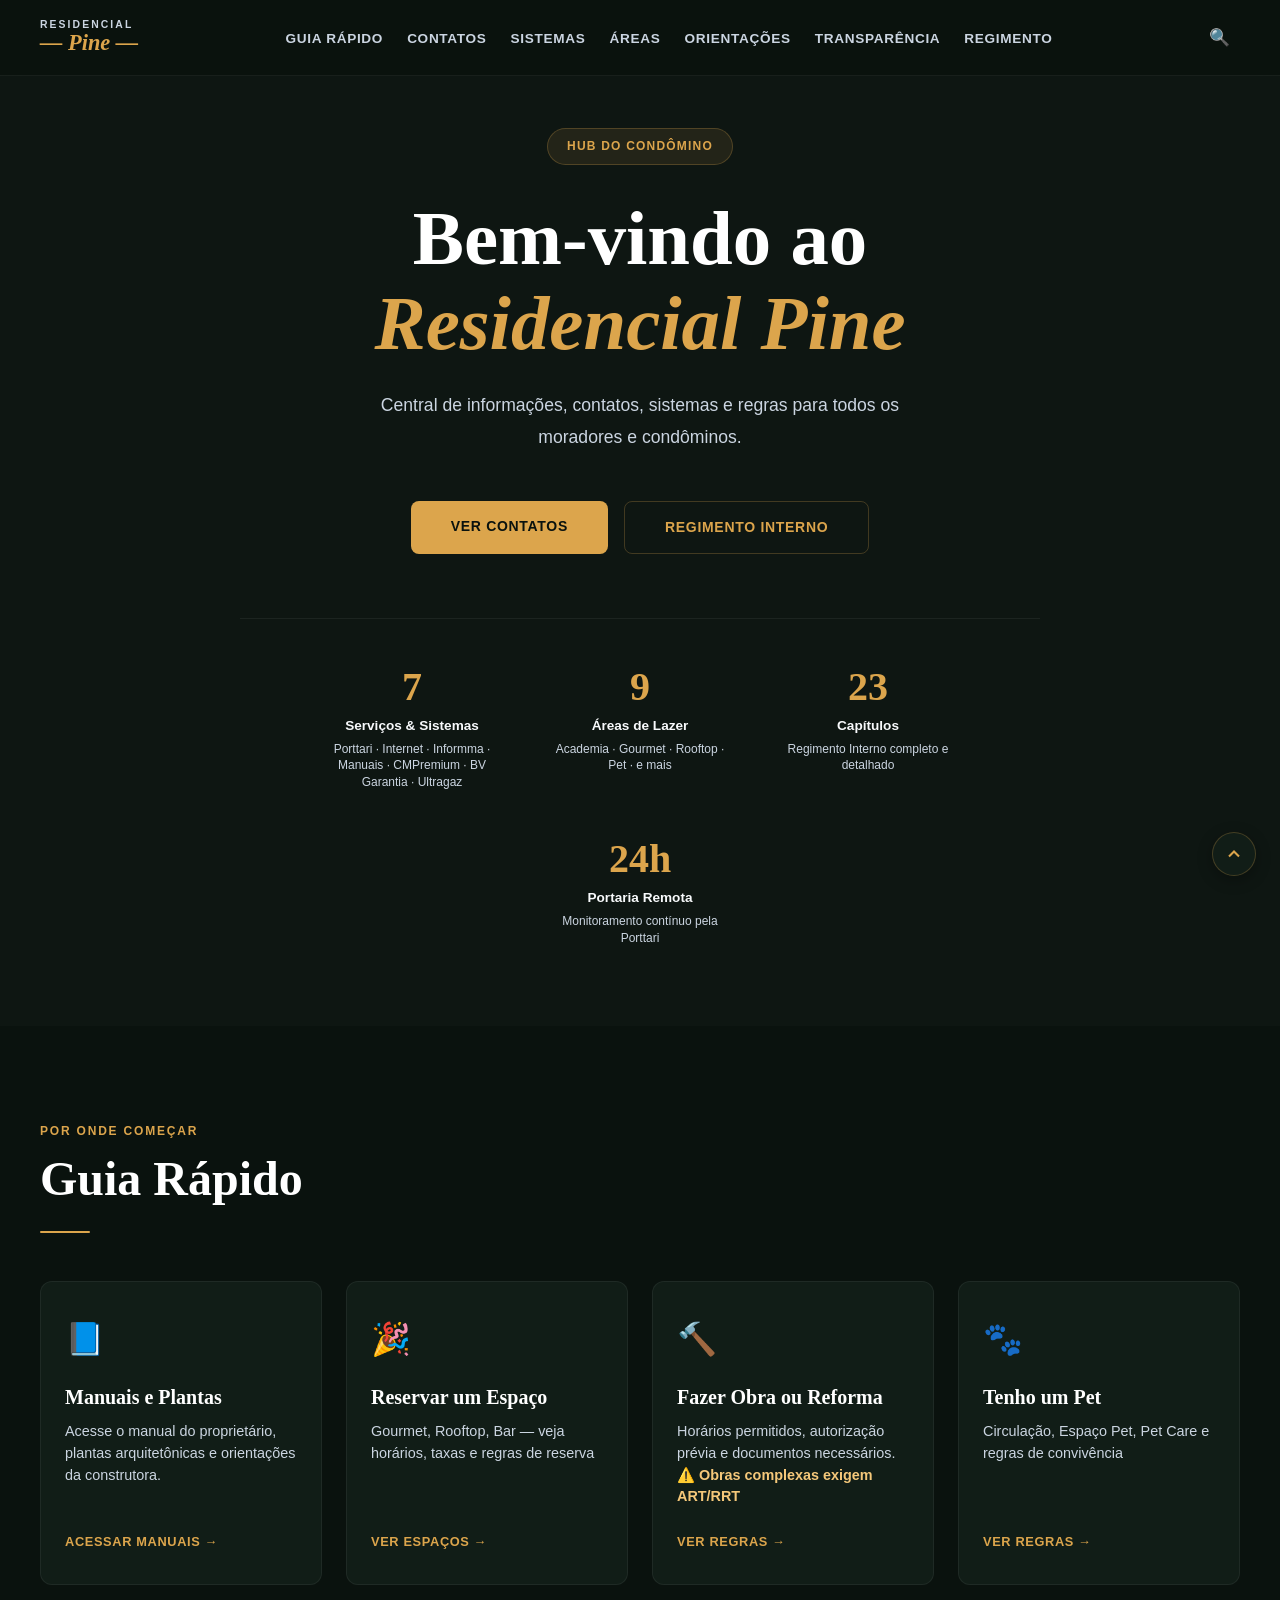
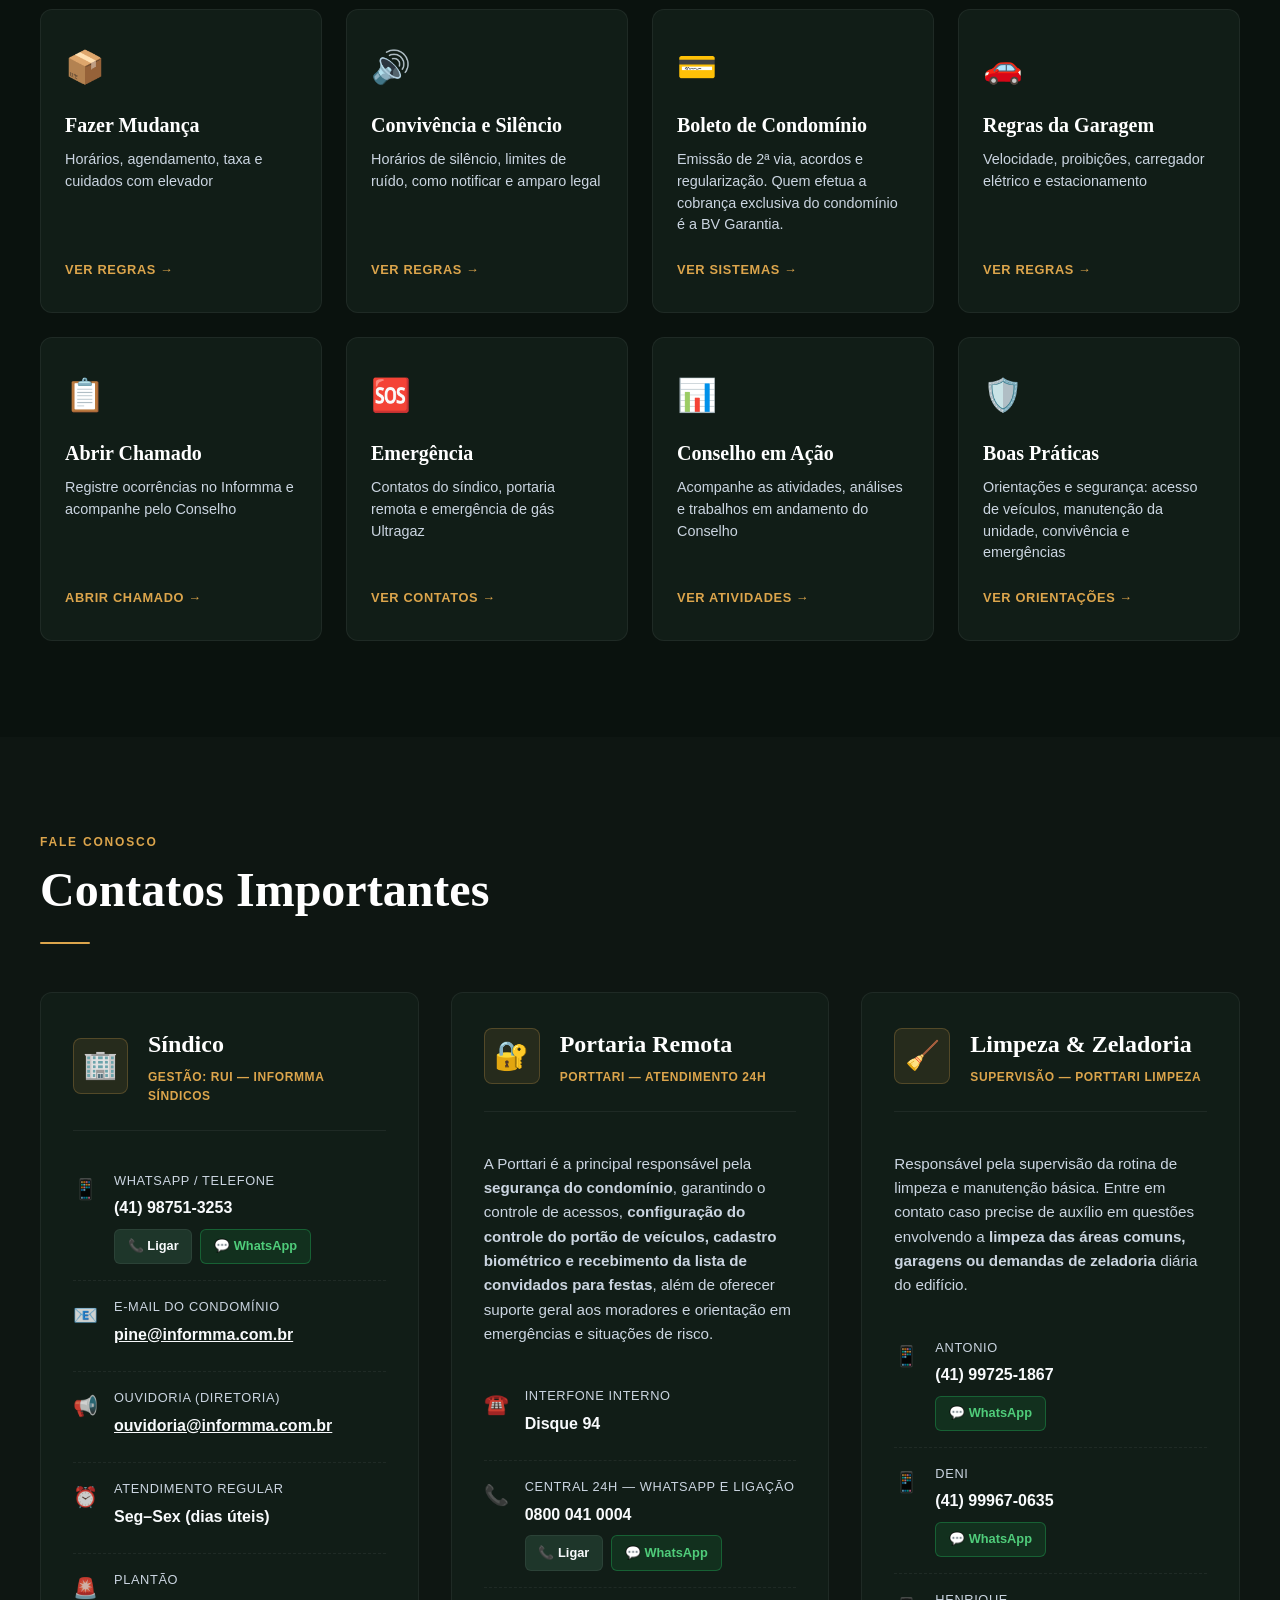
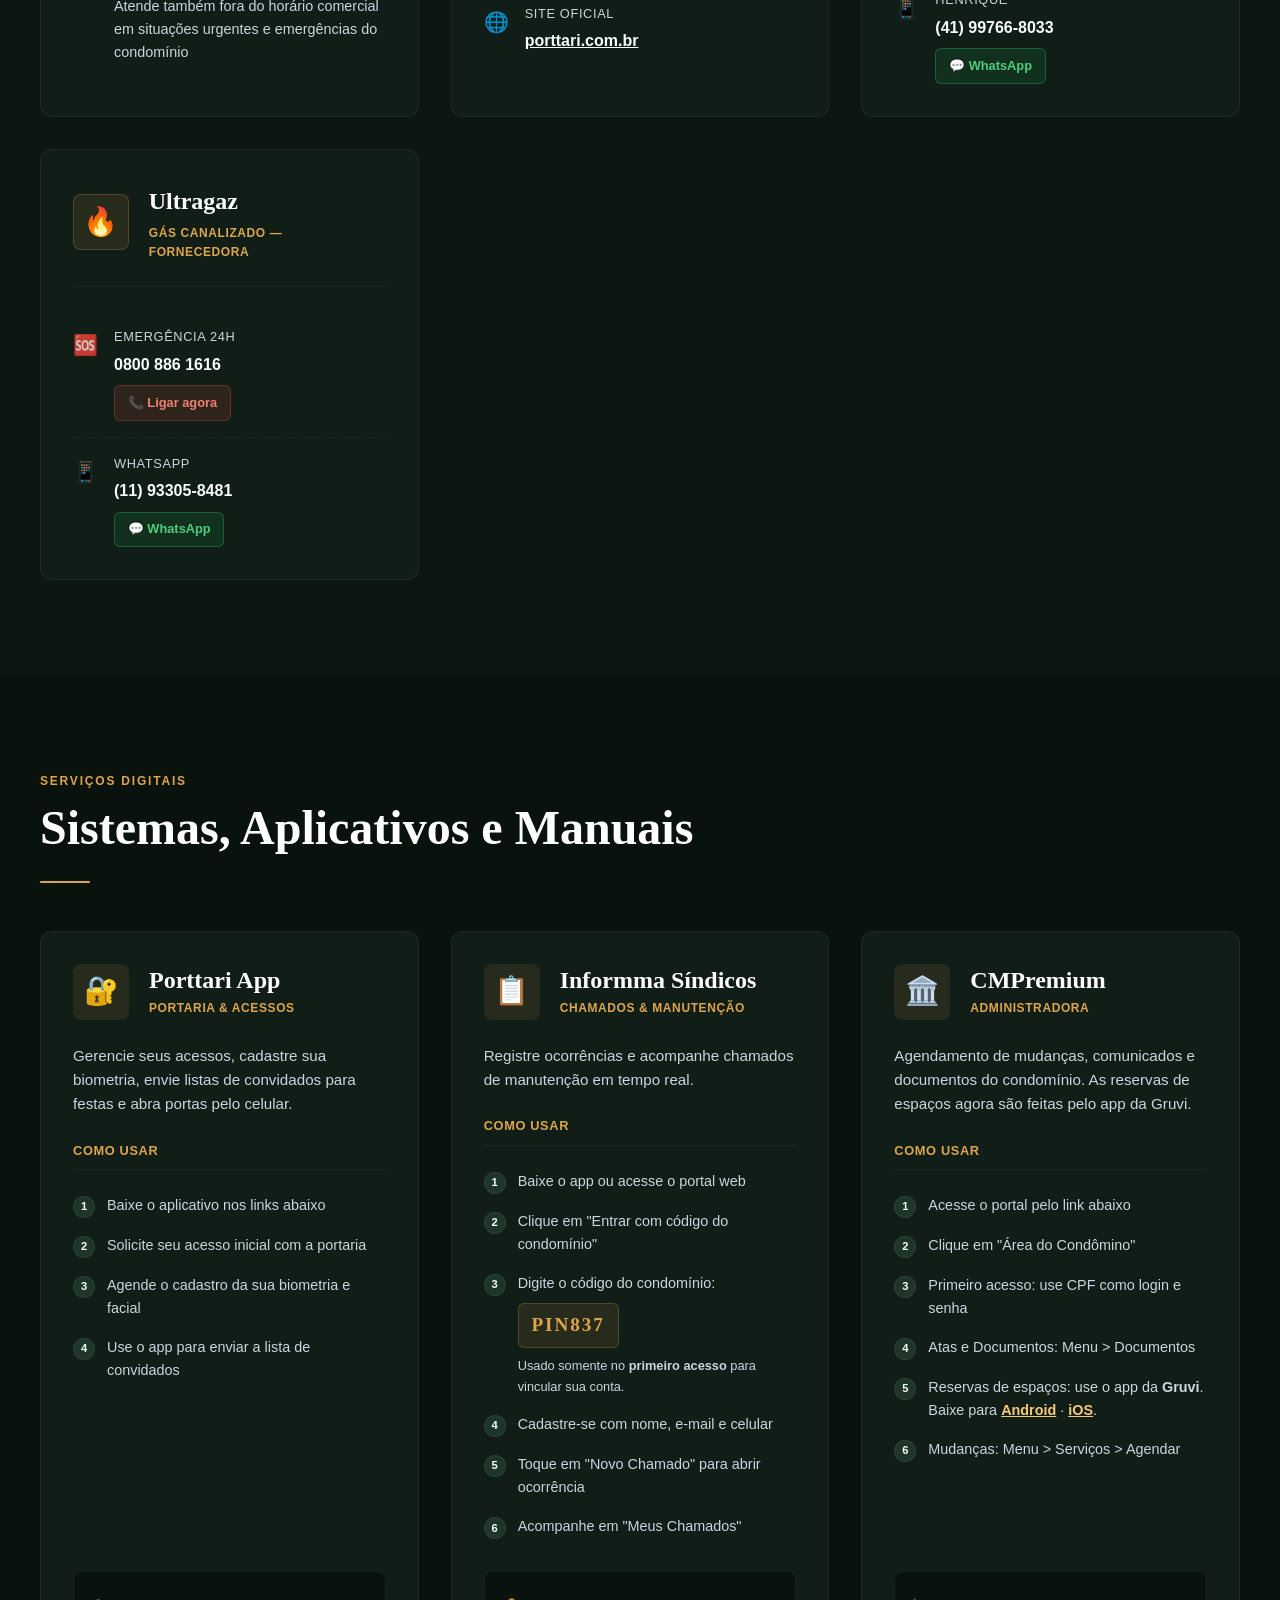
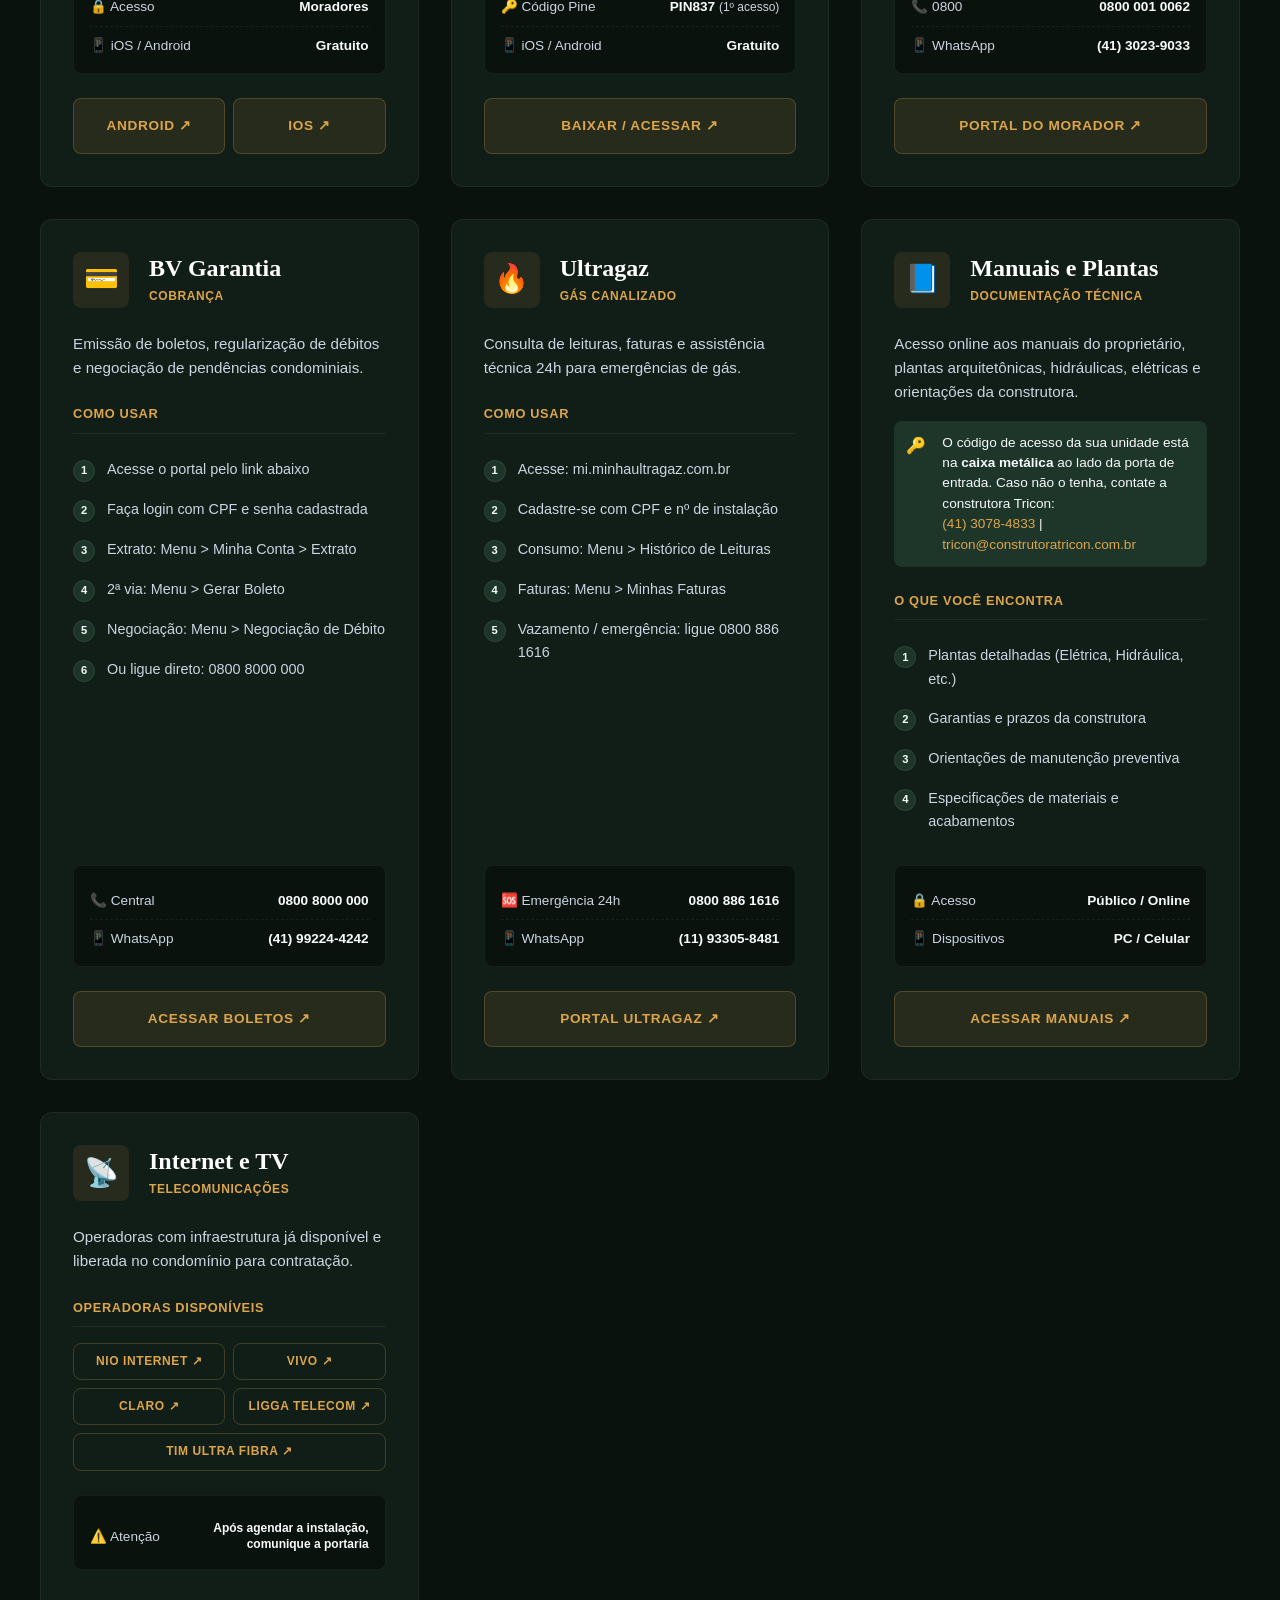
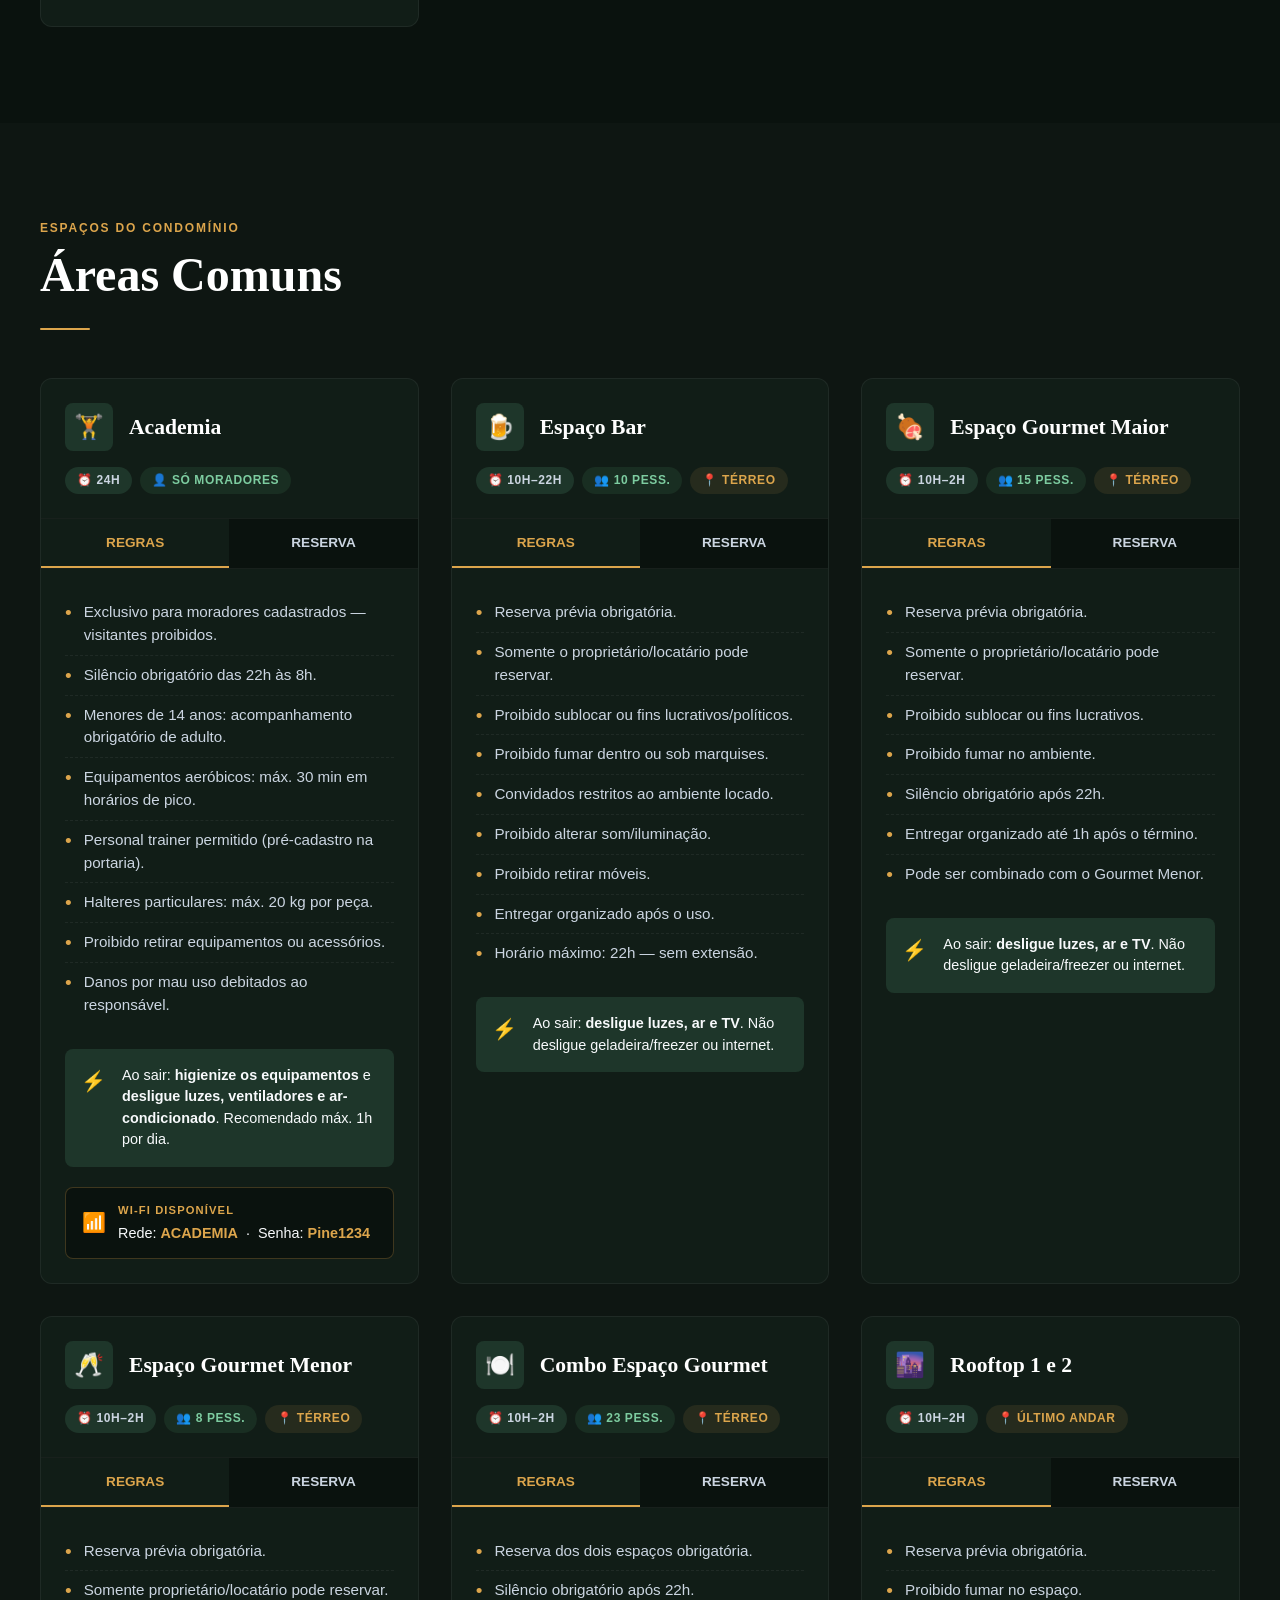
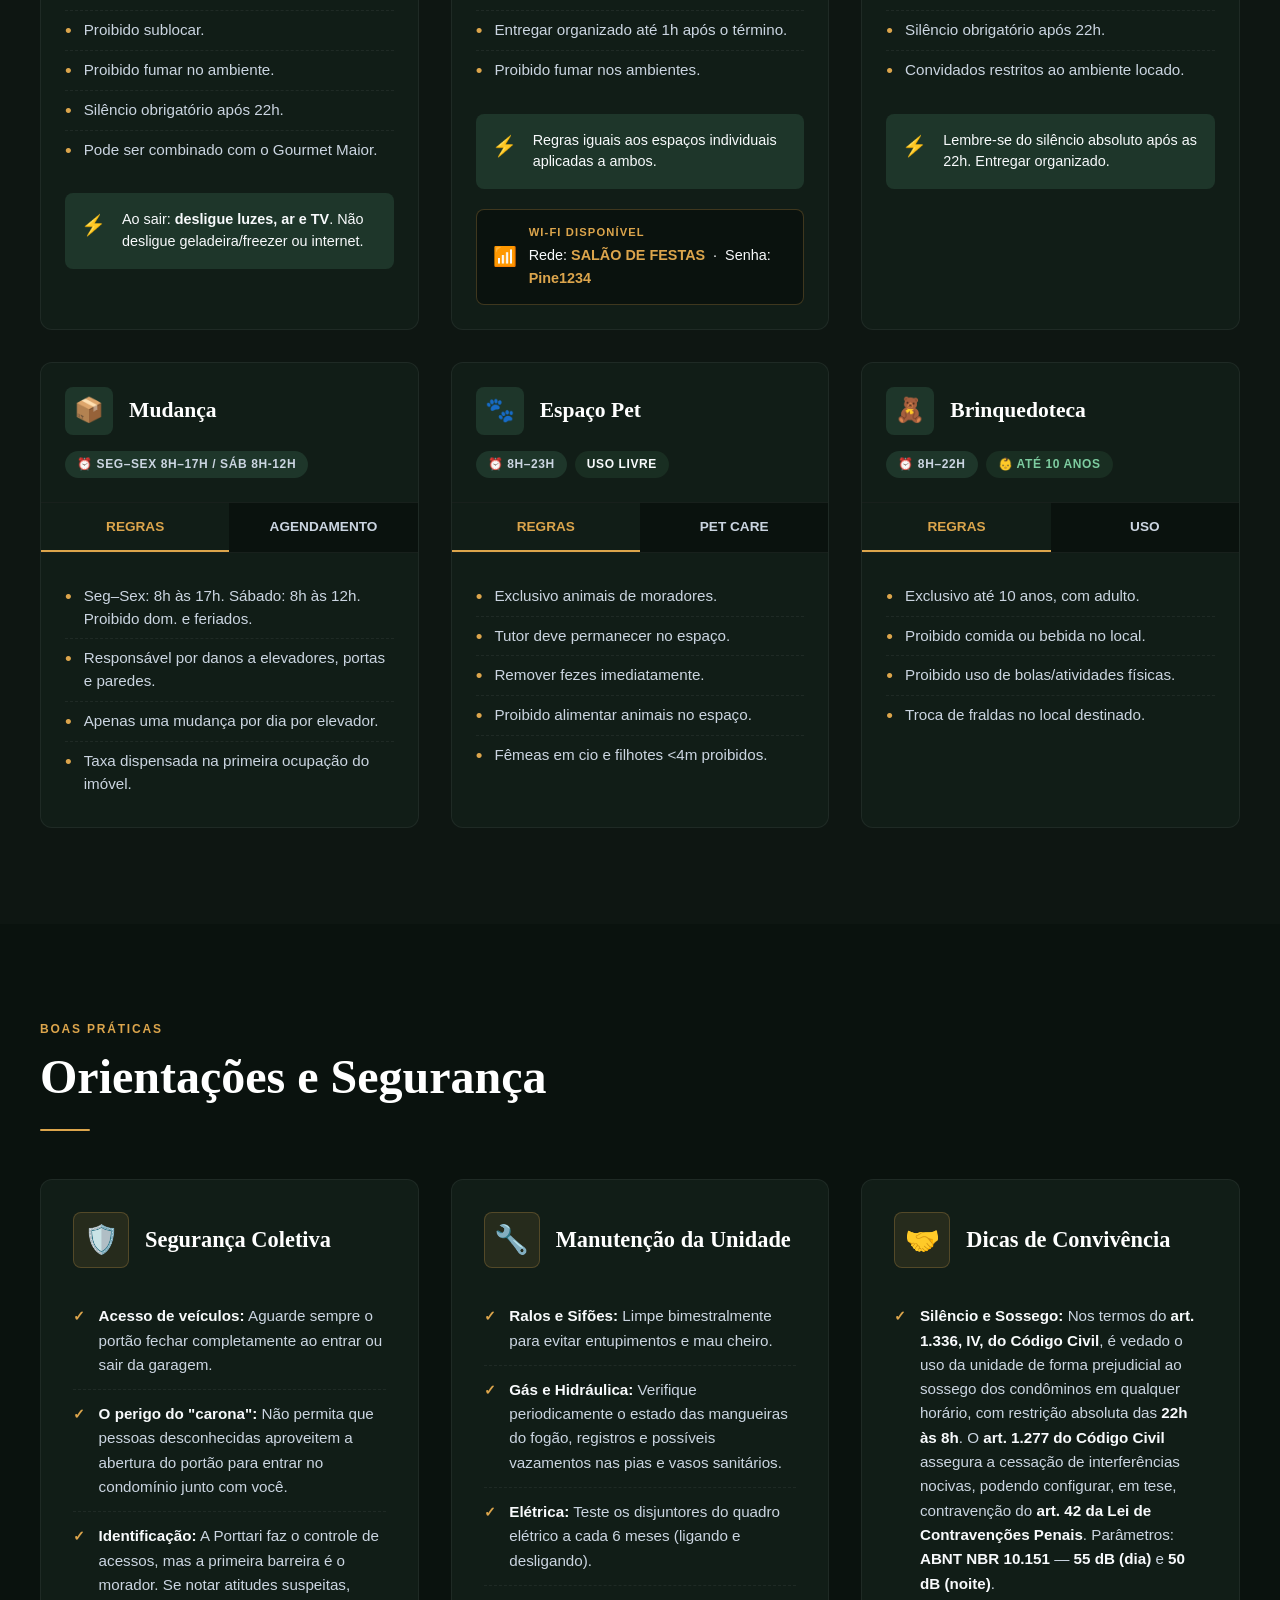
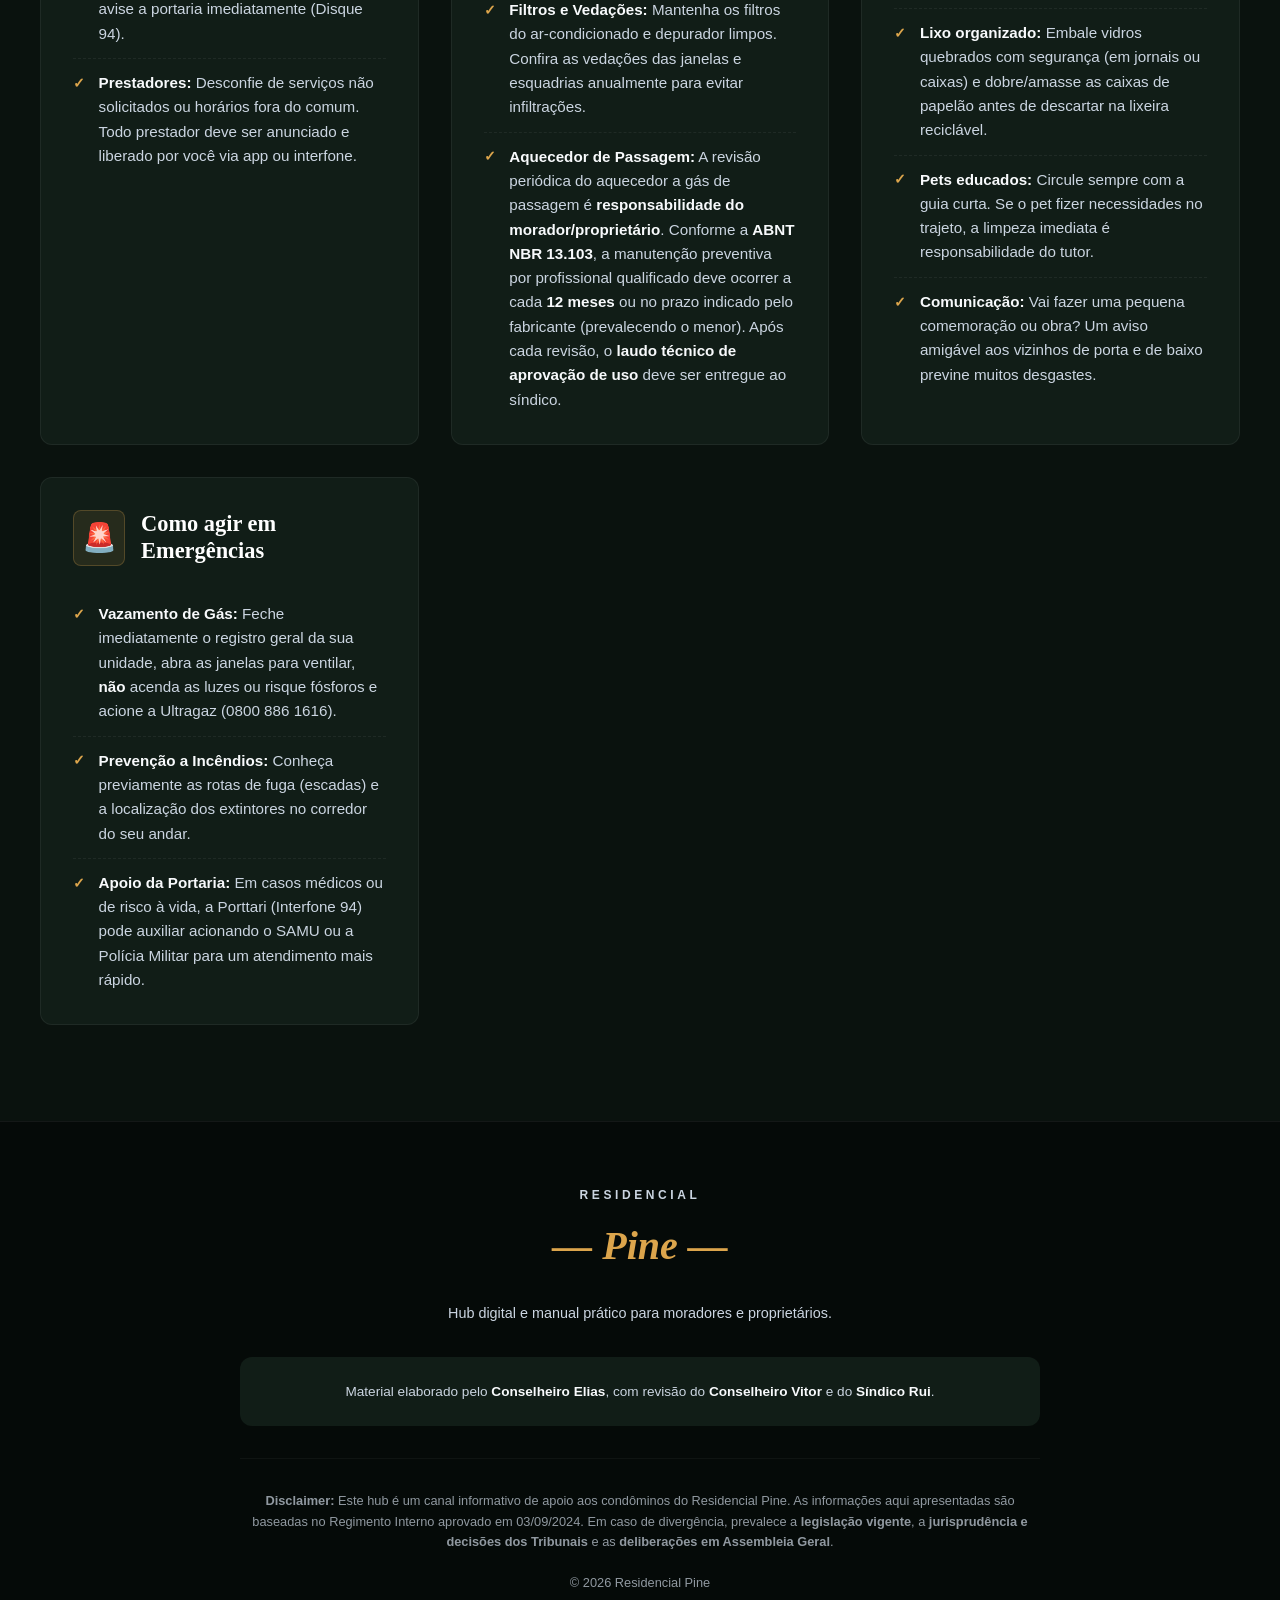
==== commit 4df296e4: "Update index.html" ====
--- a/index.html
+++ b/index.html
@@ -451,7 +451,7 @@
           <li><div class="step-num">2</div>Clique em "Área do Condômino"</li>
           <li><div class="step-num">3</div>Primeiro acesso: use CPF como login e senha</li>
           <li><div class="step-num">4</div>Atas e Documentos: Menu &gt; Documentos</li>
-          <li><div class="step-num">5</div><span>Reservas de espaços: use o app da <strong>Gruvi</strong>. Baixe para <a href="https://play.google.com/store/apps/details?id=app.gruvi&amp;pcampaignid=web_share" target="_blank" rel="noopener noreferrer">Android</a> · <a href="https://apps.apple.com/br/app/gruvi/id1561610983" target="_blank" rel="noopener noreferrer">iOS</a>.</span></li>
+          <li><div class="step-num">5</div><span>Reservas de espaços: use o app da <strong>Gruvi</strong>. Baixe para <a href="https://play.google.com/store/apps/details?id=app.gruvi&amp;pcampaignid=web_share" target="_blank" rel="noopener noreferrer" style="color:#f5c87a; text-decoration:underline; font-weight:700;">Android</a> · <a href="https://apps.apple.com/br/app/gruvi/id1561610983" target="_blank" rel="noopener noreferrer" style="color:#f5c87a; text-decoration:underline; font-weight:700;">iOS</a>.</span></li>
           <li><div class="step-num">6</div>Mudanças: Menu &gt; Serviços &gt; Agendar</li>
         </ul>
         
@@ -643,7 +643,7 @@
             <li class="booking-row"><span class="blbl">❌ Cancelamento</span><span class="bval warn">Mín. 48h</span></li>
             <li class="booking-row"><span class="blbl">📦 Entrega</span><span class="bval">Até 1h após</span></li>
           </ul>
-          <div class="booking-note">Reserve pelo app da <strong>Gruvi</strong>.<br>Baixe o aplicativo: <a href="https://play.google.com/store/apps/details?id=app.gruvi&amp;pcampaignid=web_share" target="_blank" rel="noopener noreferrer">Android</a> · <a href="https://apps.apple.com/br/app/gruvi/id1561610983" target="_blank" rel="noopener noreferrer">iOS</a>.</div>
+          <div class="booking-note">Reserve pelo app da <strong>Gruvi</strong>.<br>Baixe o aplicativo: <a href="https://play.google.com/store/apps/details?id=app.gruvi&amp;pcampaignid=web_share" target="_blank" rel="noopener noreferrer" style="color:#f5c87a; text-decoration:underline; font-weight:700;">Android</a> · <a href="https://apps.apple.com/br/app/gruvi/id1561610983" target="_blank" rel="noopener noreferrer" style="color:#f5c87a; text-decoration:underline; font-weight:700;">iOS</a>.</div>
         </div>
       </div>
 
@@ -679,7 +679,7 @@
             <li class="booking-row"><span class="blbl">❌ Cancelamento</span><span class="bval warn">Mín. 48h</span></li>
             <li class="booking-row"><span class="blbl">📦 Entrega</span><span class="bval">Até 1h após</span></li>
           </ul>
-          <div class="booking-note">Reserve pelo app da <strong>Gruvi</strong>.<br>Baixe o aplicativo: <a href="https://play.google.com/store/apps/details?id=app.gruvi&amp;pcampaignid=web_share" target="_blank" rel="noopener noreferrer">Android</a> · <a href="https://apps.apple.com/br/app/gruvi/id1561610983" target="_blank" rel="noopener noreferrer">iOS</a>.</div>
+          <div class="booking-note">Reserve pelo app da <strong>Gruvi</strong>.<br>Baixe o aplicativo: <a href="https://play.google.com/store/apps/details?id=app.gruvi&amp;pcampaignid=web_share" target="_blank" rel="noopener noreferrer" style="color:#f5c87a; text-decoration:underline; font-weight:700;">Android</a> · <a href="https://apps.apple.com/br/app/gruvi/id1561610983" target="_blank" rel="noopener noreferrer" style="color:#f5c87a; text-decoration:underline; font-weight:700;">iOS</a>.</div>
         </div>
       </div>
 
@@ -714,7 +714,7 @@
             <li class="booking-row"><span class="blbl">❌ Cancelamento</span><span class="bval warn">Mín. 48h</span></li>
             <li class="booking-row"><span class="blbl">📦 Entrega</span><span class="bval">Até 1h após</span></li>
           </ul>
-          <div class="booking-note">Reserve pelo app da <strong>Gruvi</strong>.<br>Baixe o aplicativo: <a href="https://play.google.com/store/apps/details?id=app.gruvi&amp;pcampaignid=web_share" target="_blank" rel="noopener noreferrer">Android</a> · <a href="https://apps.apple.com/br/app/gruvi/id1561610983" target="_blank" rel="noopener noreferrer">iOS</a>.</div>
+          <div class="booking-note">Reserve pelo app da <strong>Gruvi</strong>.<br>Baixe o aplicativo: <a href="https://play.google.com/store/apps/details?id=app.gruvi&amp;pcampaignid=web_share" target="_blank" rel="noopener noreferrer" style="color:#f5c87a; text-decoration:underline; font-weight:700;">Android</a> · <a href="https://apps.apple.com/br/app/gruvi/id1561610983" target="_blank" rel="noopener noreferrer" style="color:#f5c87a; text-decoration:underline; font-weight:700;">iOS</a>.</div>
         </div>
       </div>
 
@@ -747,7 +747,7 @@
             <li class="booking-row"><span class="blbl">📅 Antecedência</span><span class="bval">2 a 60 dias</span></li>
             <li class="booking-row"><span class="blbl">❌ Cancelamento</span><span class="bval warn">Mín. 48h</span></li>
           </ul>
-          <div class="booking-note">Reserve Gourmet Maior e Menor pelo app da <strong>Gruvi</strong>.<br>Baixe o aplicativo: <a href="https://play.google.com/store/apps/details?id=app.gruvi&amp;pcampaignid=web_share" target="_blank" rel="noopener noreferrer">Android</a> · <a href="https://apps.apple.com/br/app/gruvi/id1561610983" target="_blank" rel="noopener noreferrer">iOS</a>.</div>
+          <div class="booking-note">Reserve Gourmet Maior e Menor pelo app da <strong>Gruvi</strong>.<br>Baixe o aplicativo: <a href="https://play.google.com/store/apps/details?id=app.gruvi&amp;pcampaignid=web_share" target="_blank" rel="noopener noreferrer" style="color:#f5c87a; text-decoration:underline; font-weight:700;">Android</a> · <a href="https://apps.apple.com/br/app/gruvi/id1561610983" target="_blank" rel="noopener noreferrer" style="color:#f5c87a; text-decoration:underline; font-weight:700;">iOS</a>.</div>
         </div>
       </div>
 
@@ -779,7 +779,7 @@
             <li class="booking-row"><span class="blbl">📅 Antecedência</span><span class="bval">2 a 30 dias</span></li>
             <li class="booking-row"><span class="blbl">❌ Cancelamento</span><span class="bval warn">Mín. 48h</span></li>
           </ul>
-          <div class="booking-note">Reserve pelo app da <strong>Gruvi</strong>.<br>Baixe o aplicativo: <a href="https://play.google.com/store/apps/details?id=app.gruvi&amp;pcampaignid=web_share" target="_blank" rel="noopener noreferrer">Android</a> · <a href="https://apps.apple.com/br/app/gruvi/id1561610983" target="_blank" rel="noopener noreferrer">iOS</a>.</div>
+          <div class="booking-note">Reserve pelo app da <strong>Gruvi</strong>.<br>Baixe o aplicativo: <a href="https://play.google.com/store/apps/details?id=app.gruvi&amp;pcampaignid=web_share" target="_blank" rel="noopener noreferrer" style="color:#f5c87a; text-decoration:underline; font-weight:700;">Android</a> · <a href="https://apps.apple.com/br/app/gruvi/id1561610983" target="_blank" rel="noopener noreferrer" style="color:#f5c87a; text-decoration:underline; font-weight:700;">iOS</a>.</div>
         </div>
       </div>
 
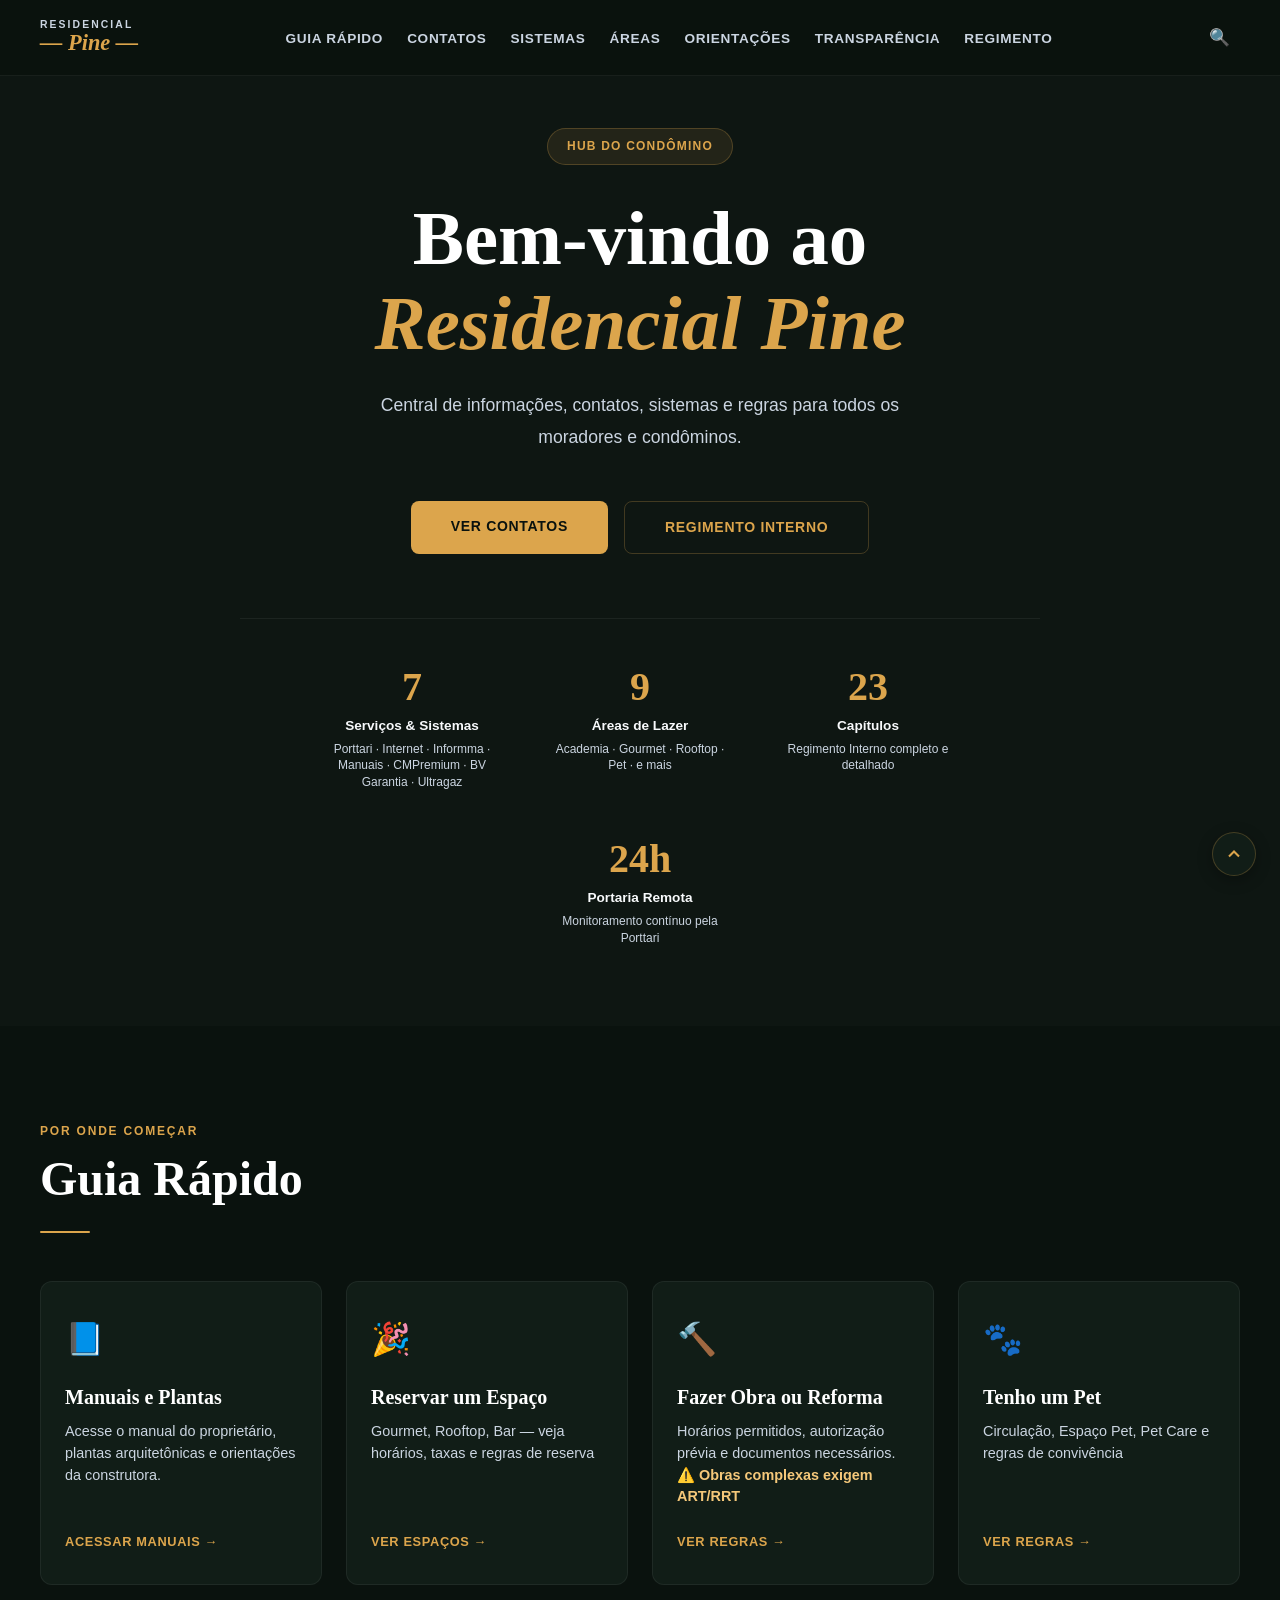
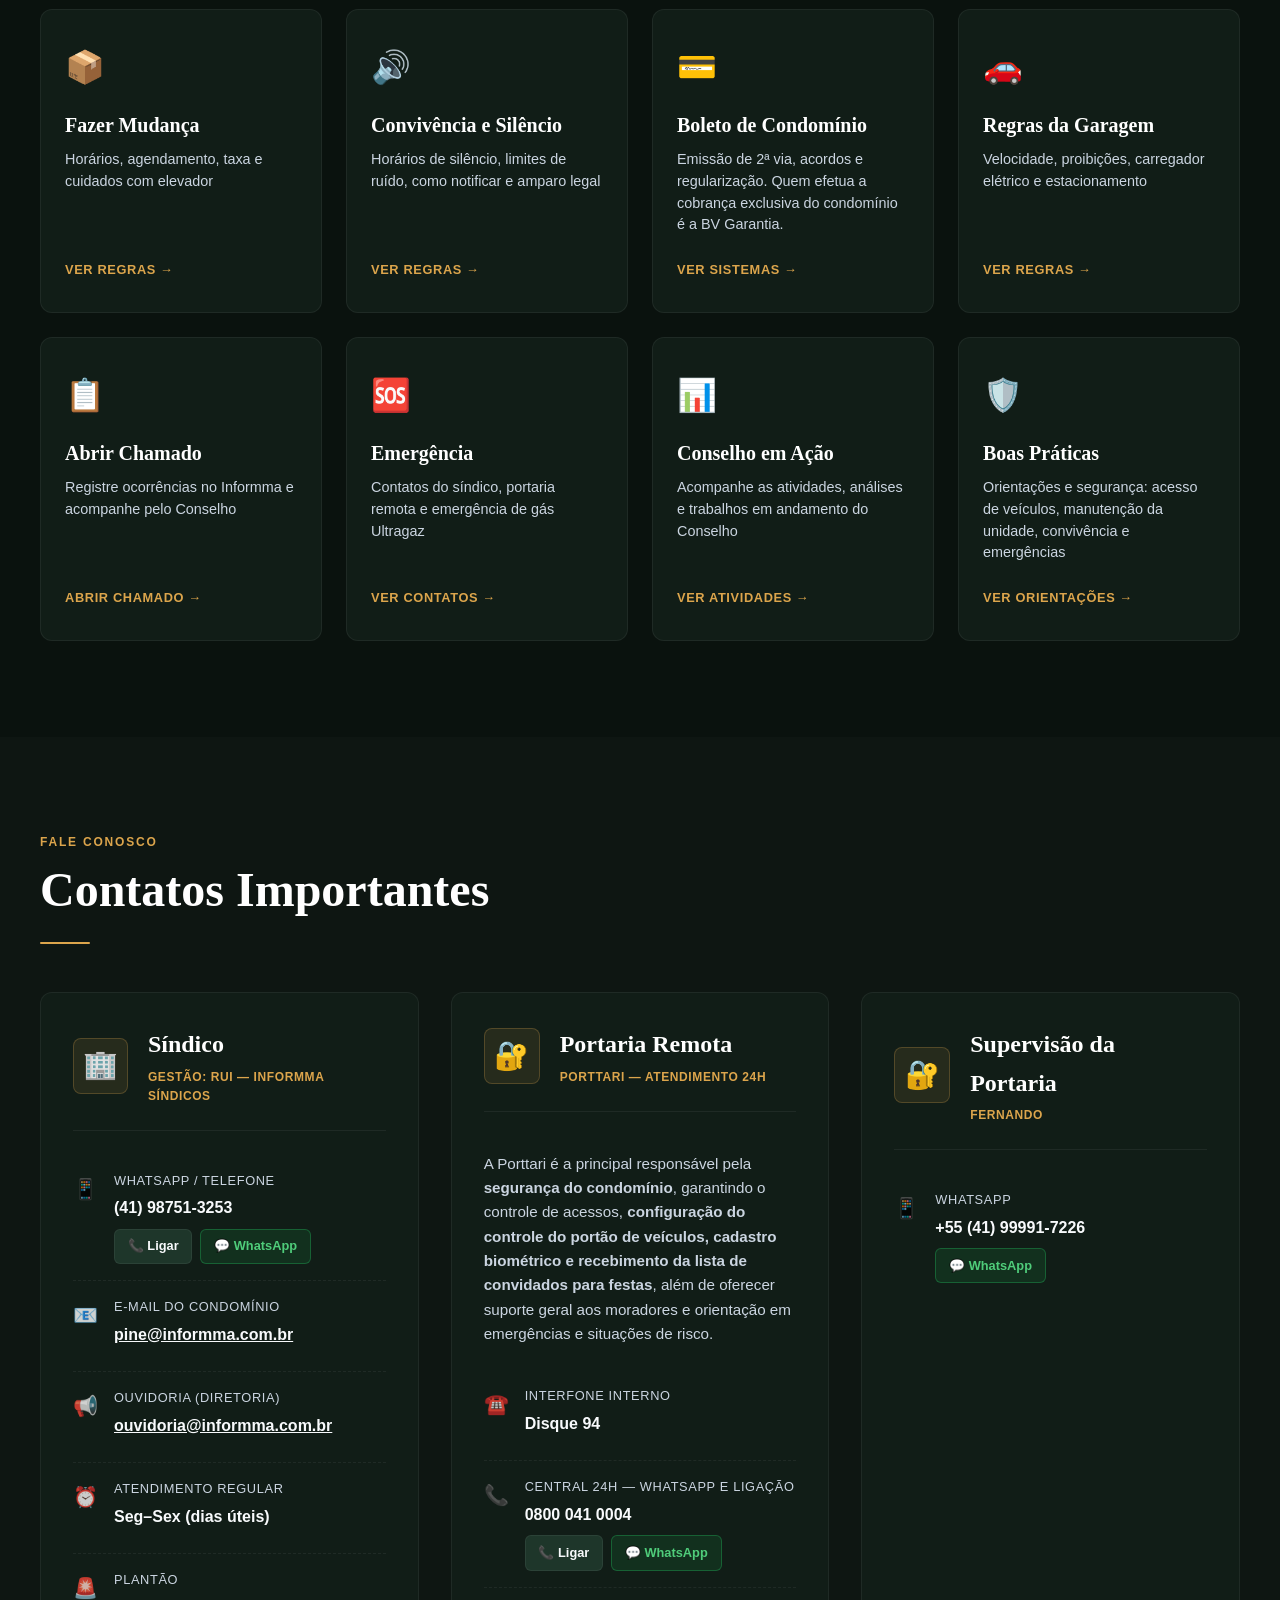
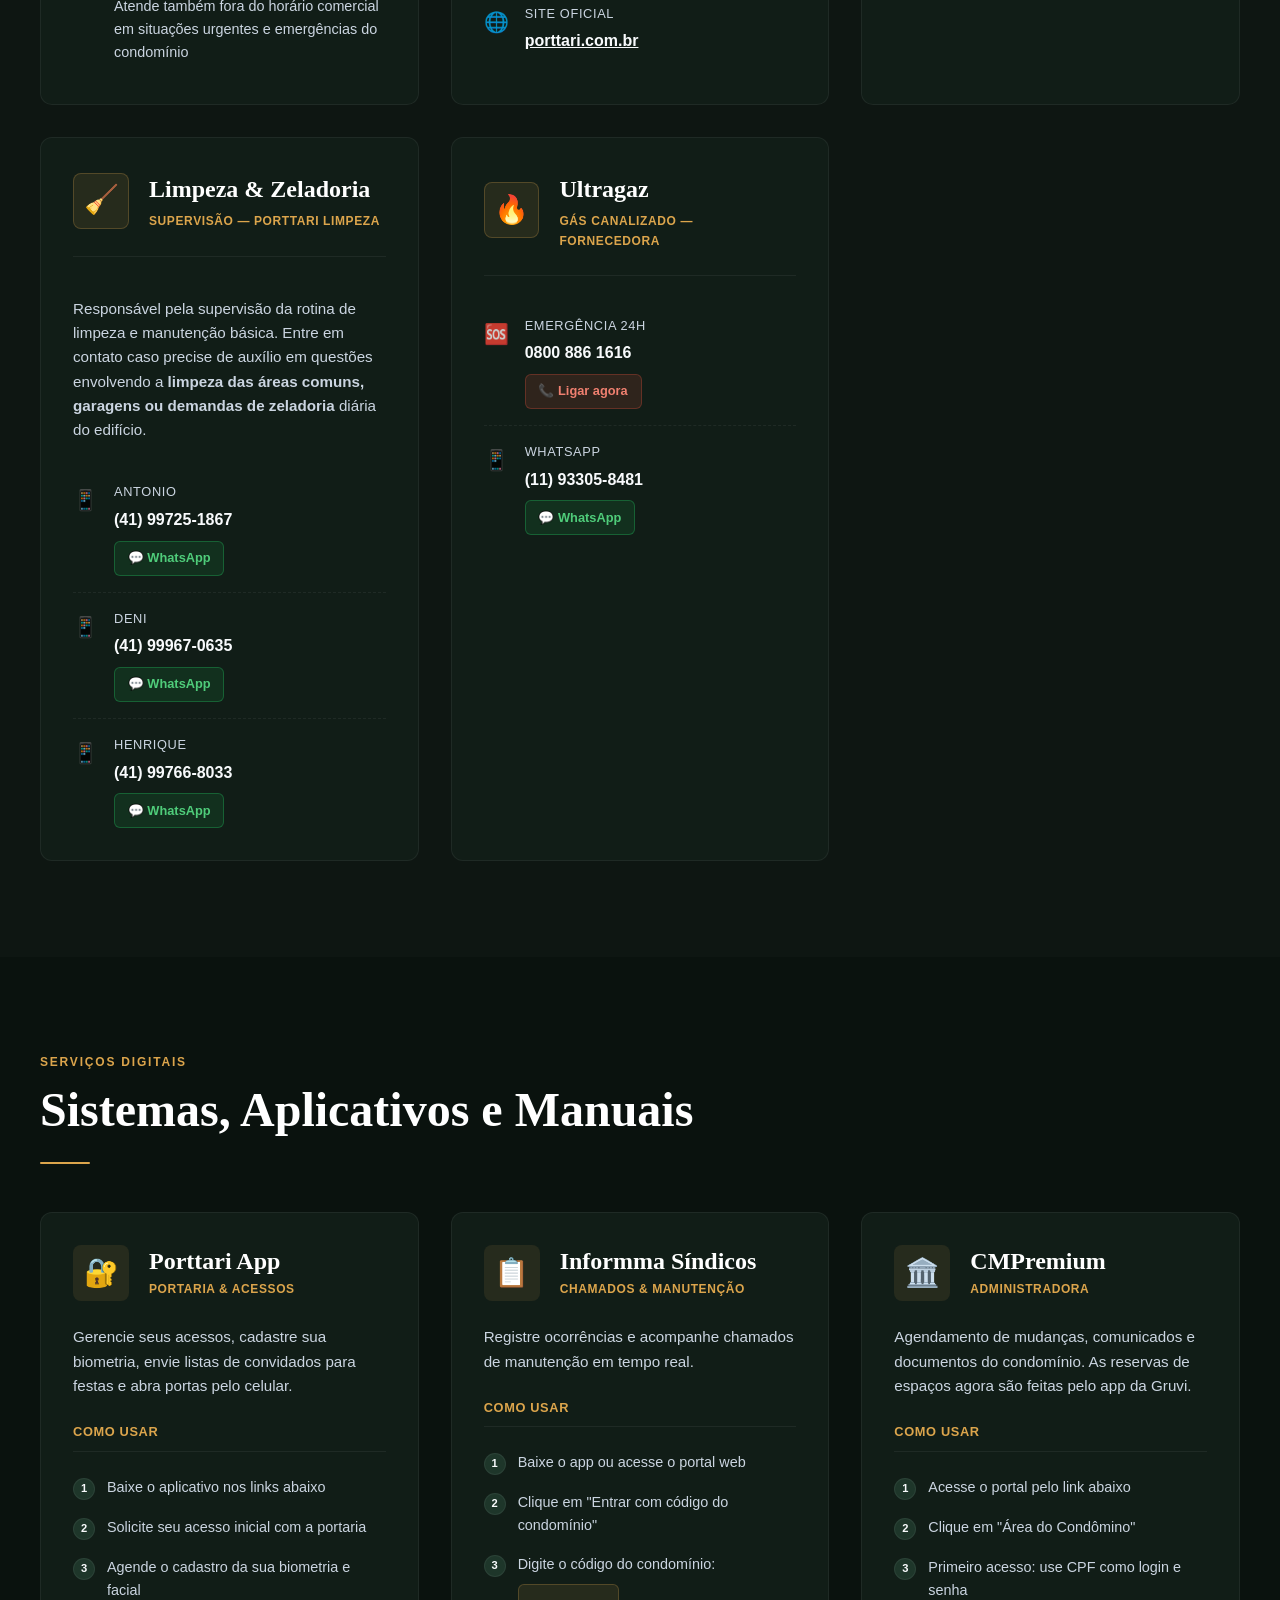
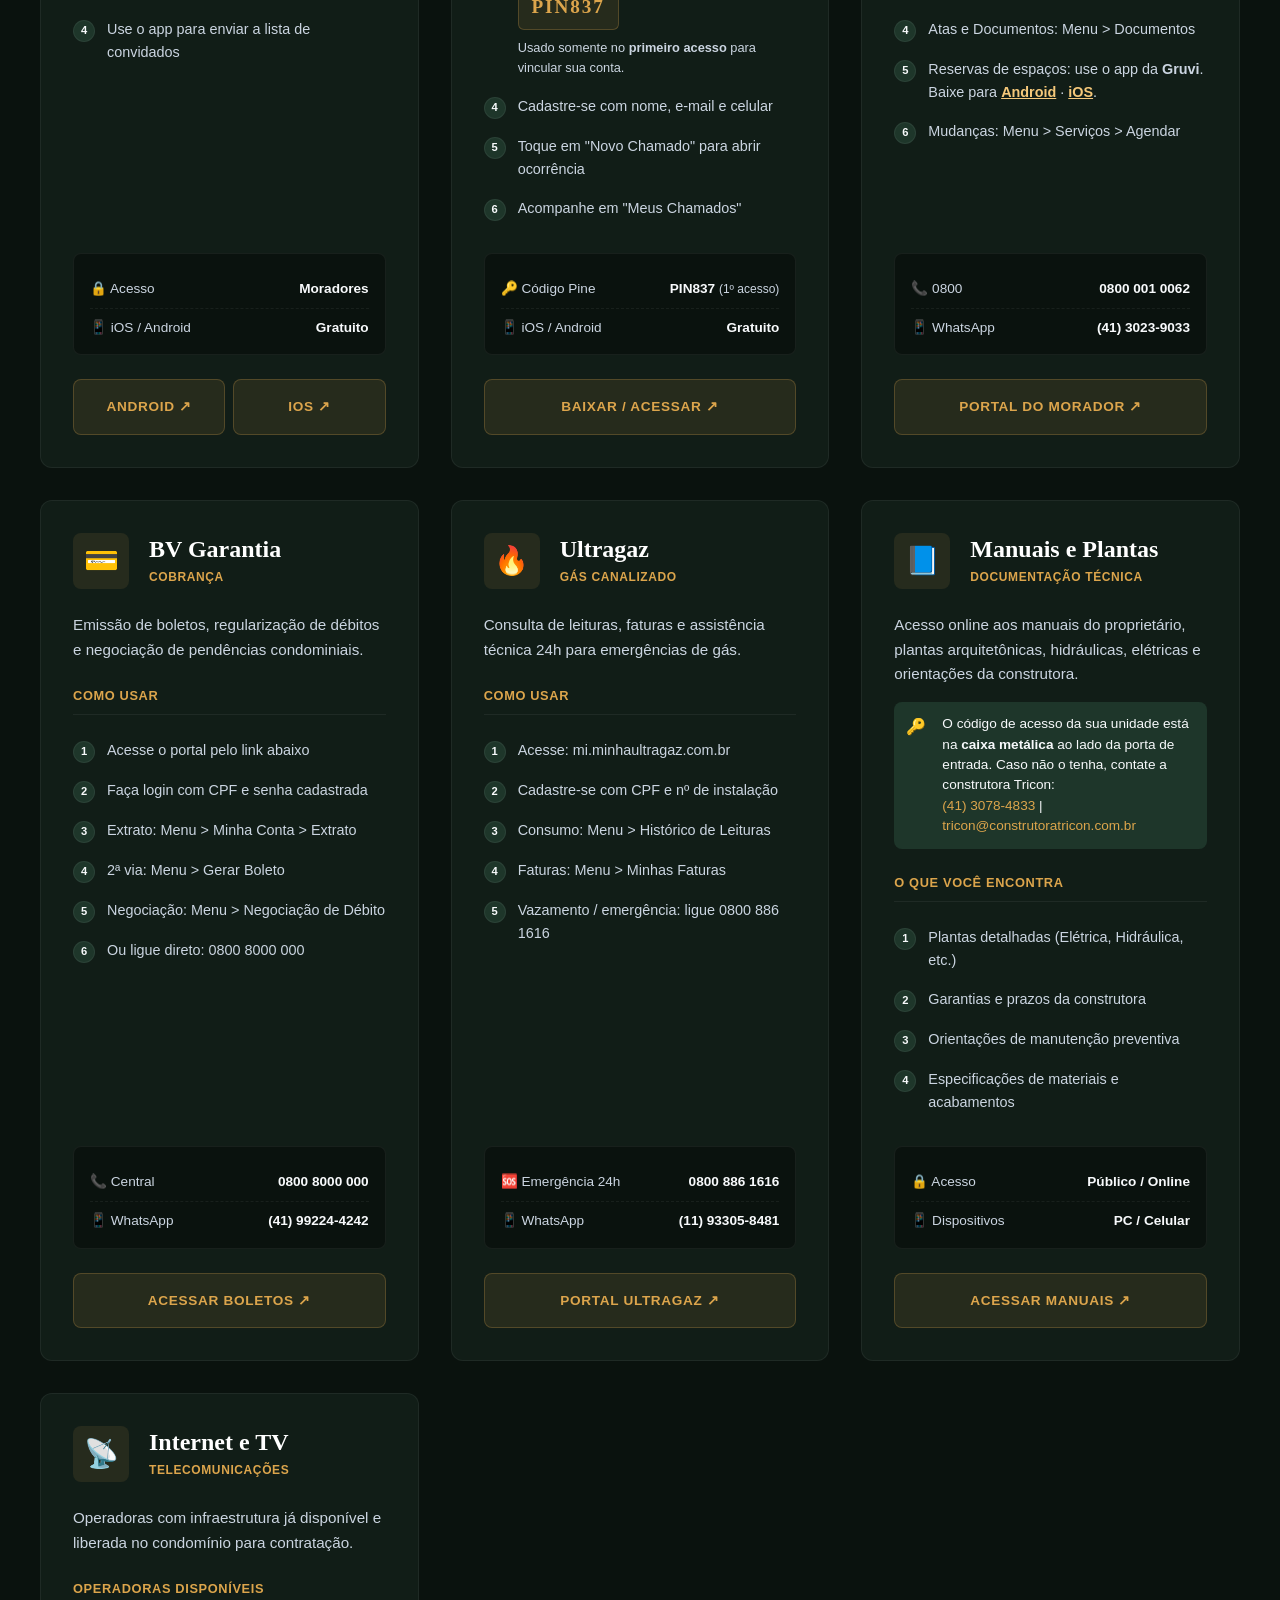
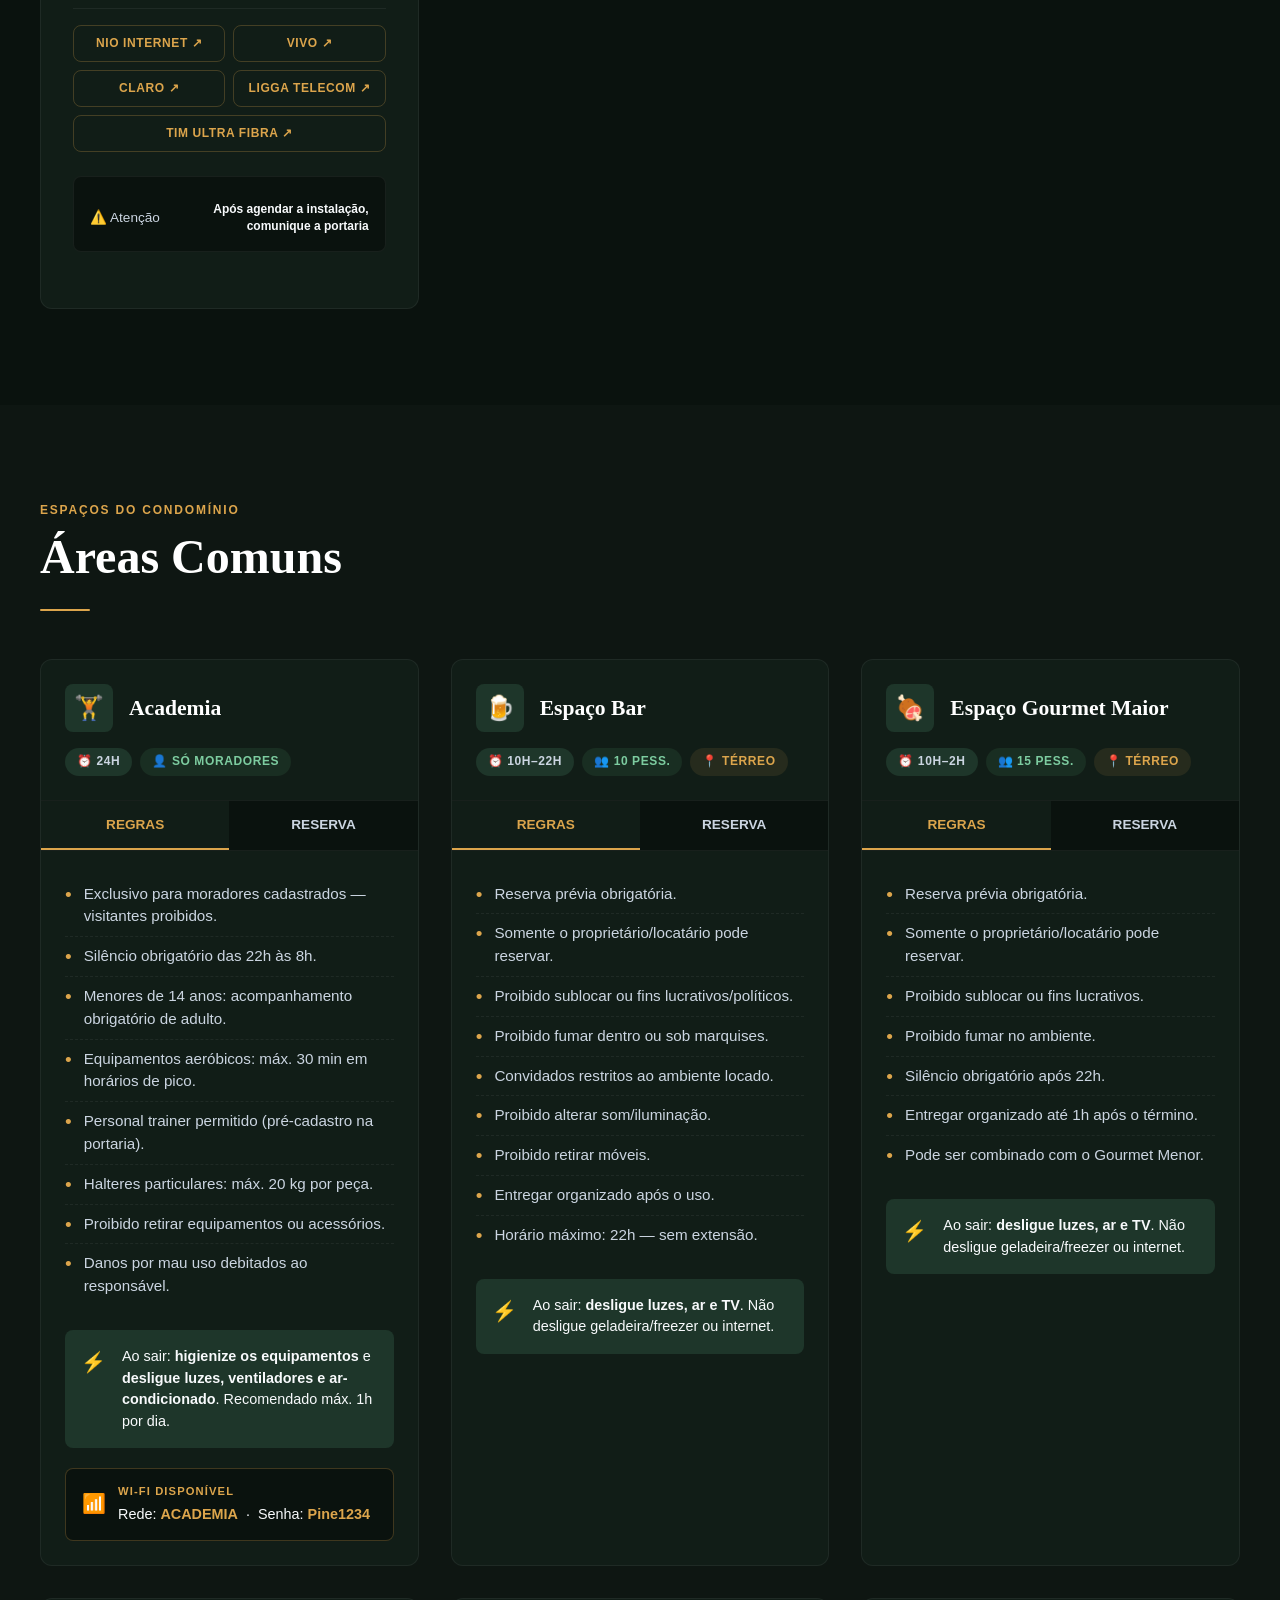
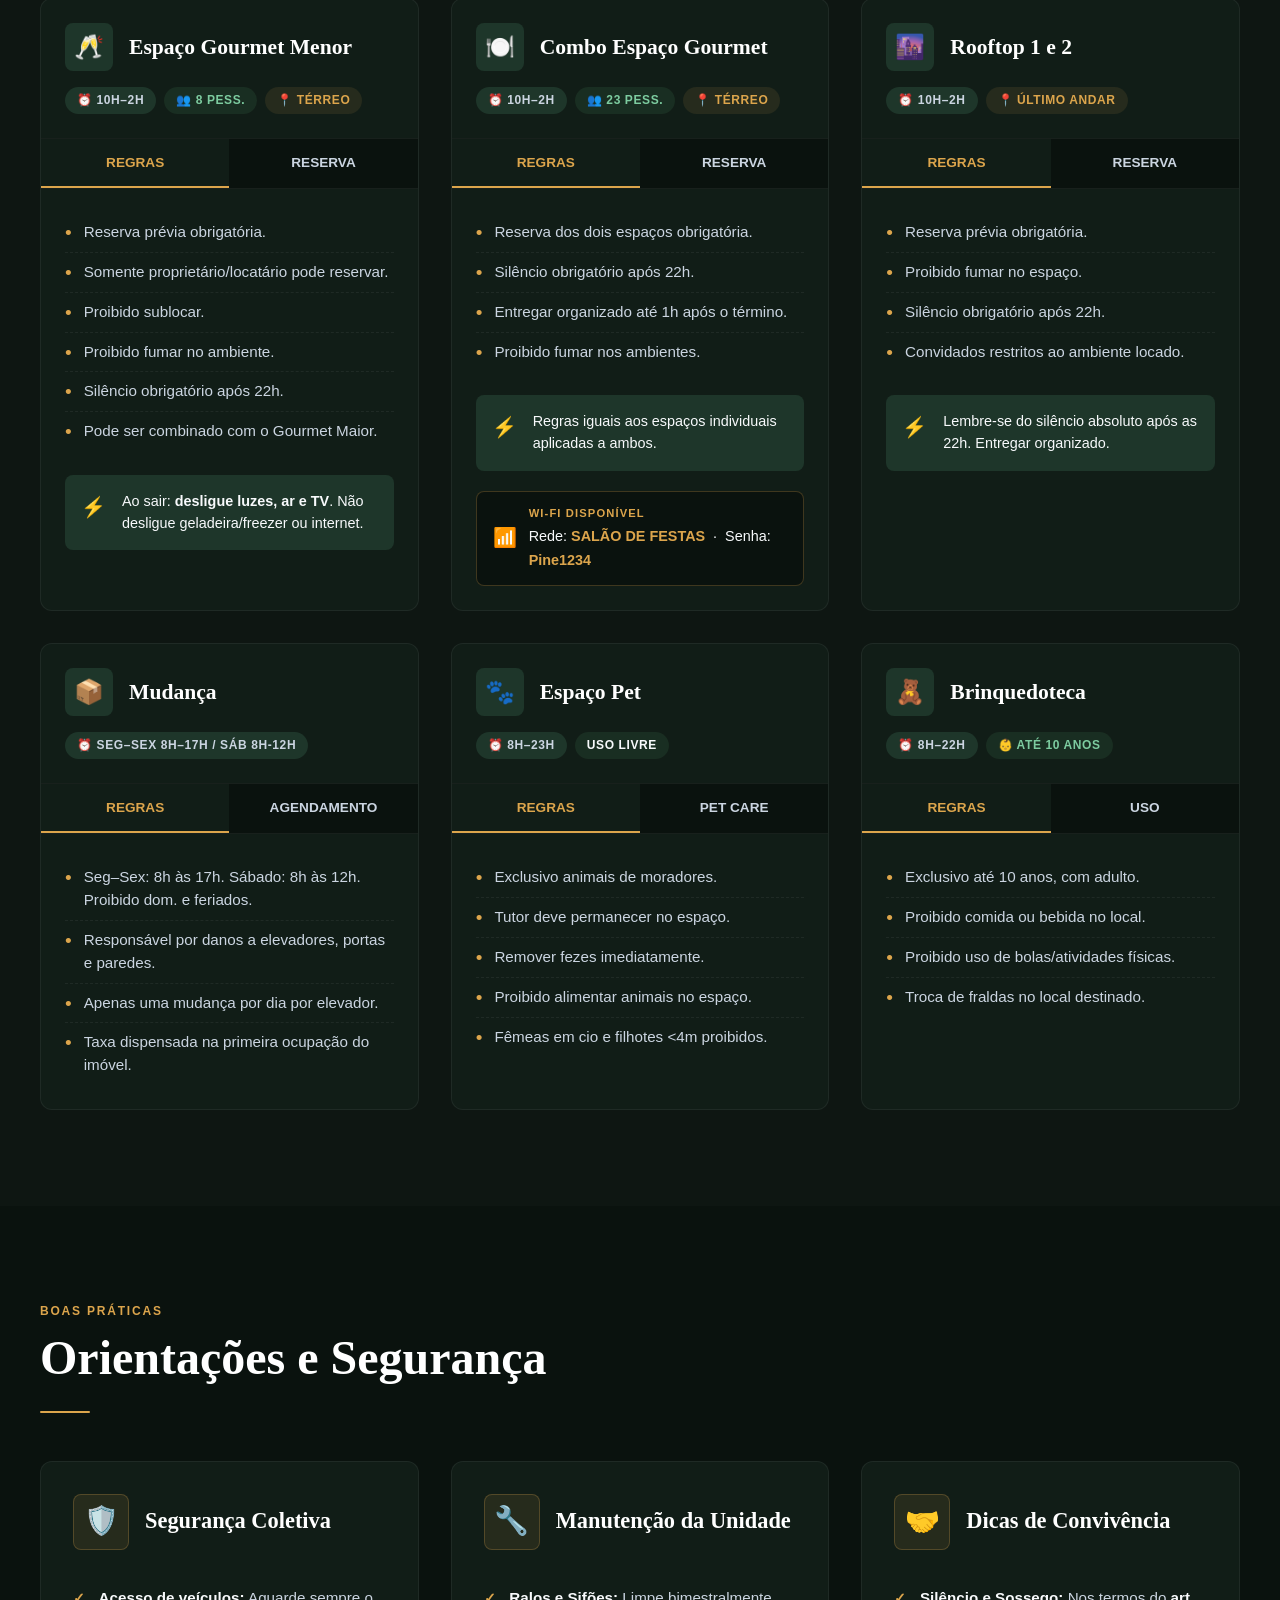
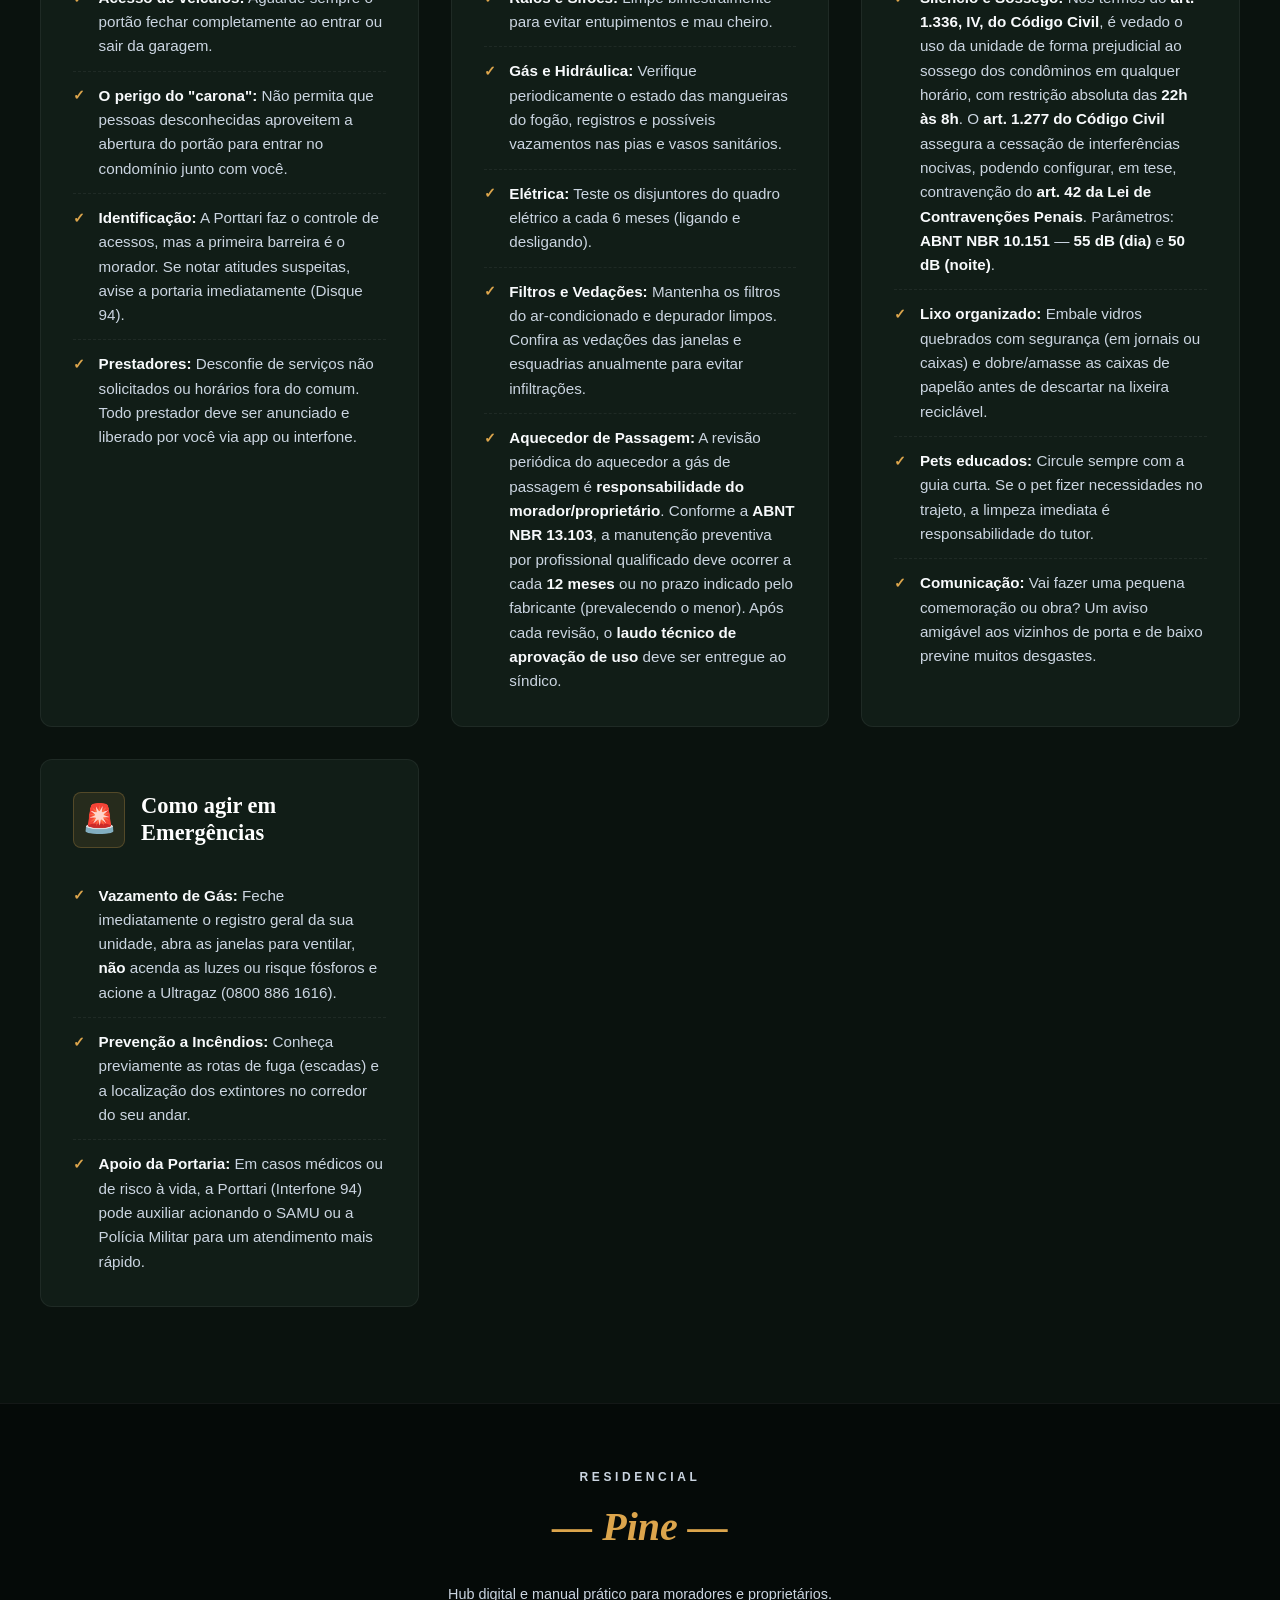
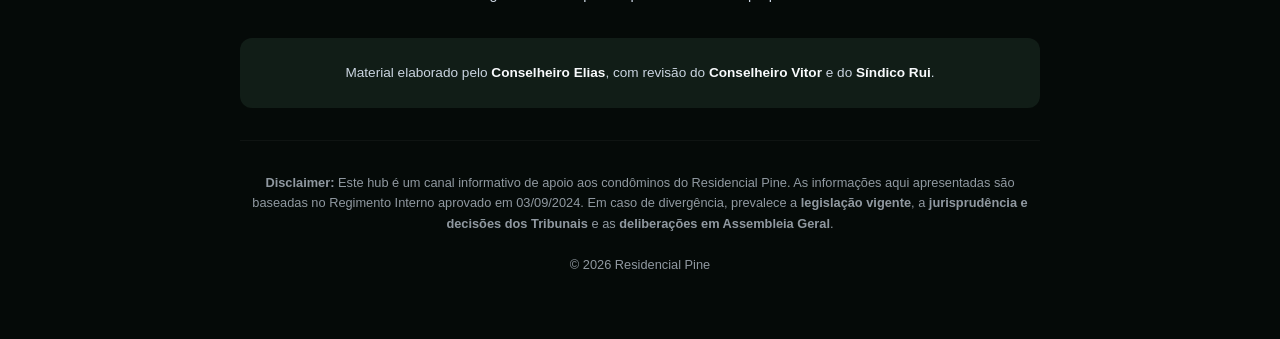
==== commit 1ff6a2f0: "Update index.html" ====
--- a/index.html
+++ b/index.html
@@ -292,6 +292,28 @@
         </div>
       </div>
 
+      <!-- Supervisão da Portaria -->
+      <div class="contact-card fade-up">
+        <div class="contact-header">
+          <div class="contact-card-icon">🔐</div>
+          <div class="contact-title-group">
+            <h3>Supervisão da Portaria</h3>
+            <p class="role">Fernando</p>
+          </div>
+        </div>
+
+        <div class="contact-item">
+          <div class="contact-icon">📱</div>
+          <div class="contact-info">
+            <div class="contact-label">WhatsApp</div>
+            <div class="contact-value">+55 (41) 99991-7226</div>
+            <div class="contact-actions">
+              <a href="https://wa.me/5541999917226" target="_blank" rel="noopener noreferrer" class="btn-action btn-action-wa">💬 WhatsApp</a>
+            </div>
+          </div>
+        </div>
+      </div>
+
       <!-- Limpeza e Zeladoria -->
       <div class="contact-card fade-up">
         <div class="contact-header">
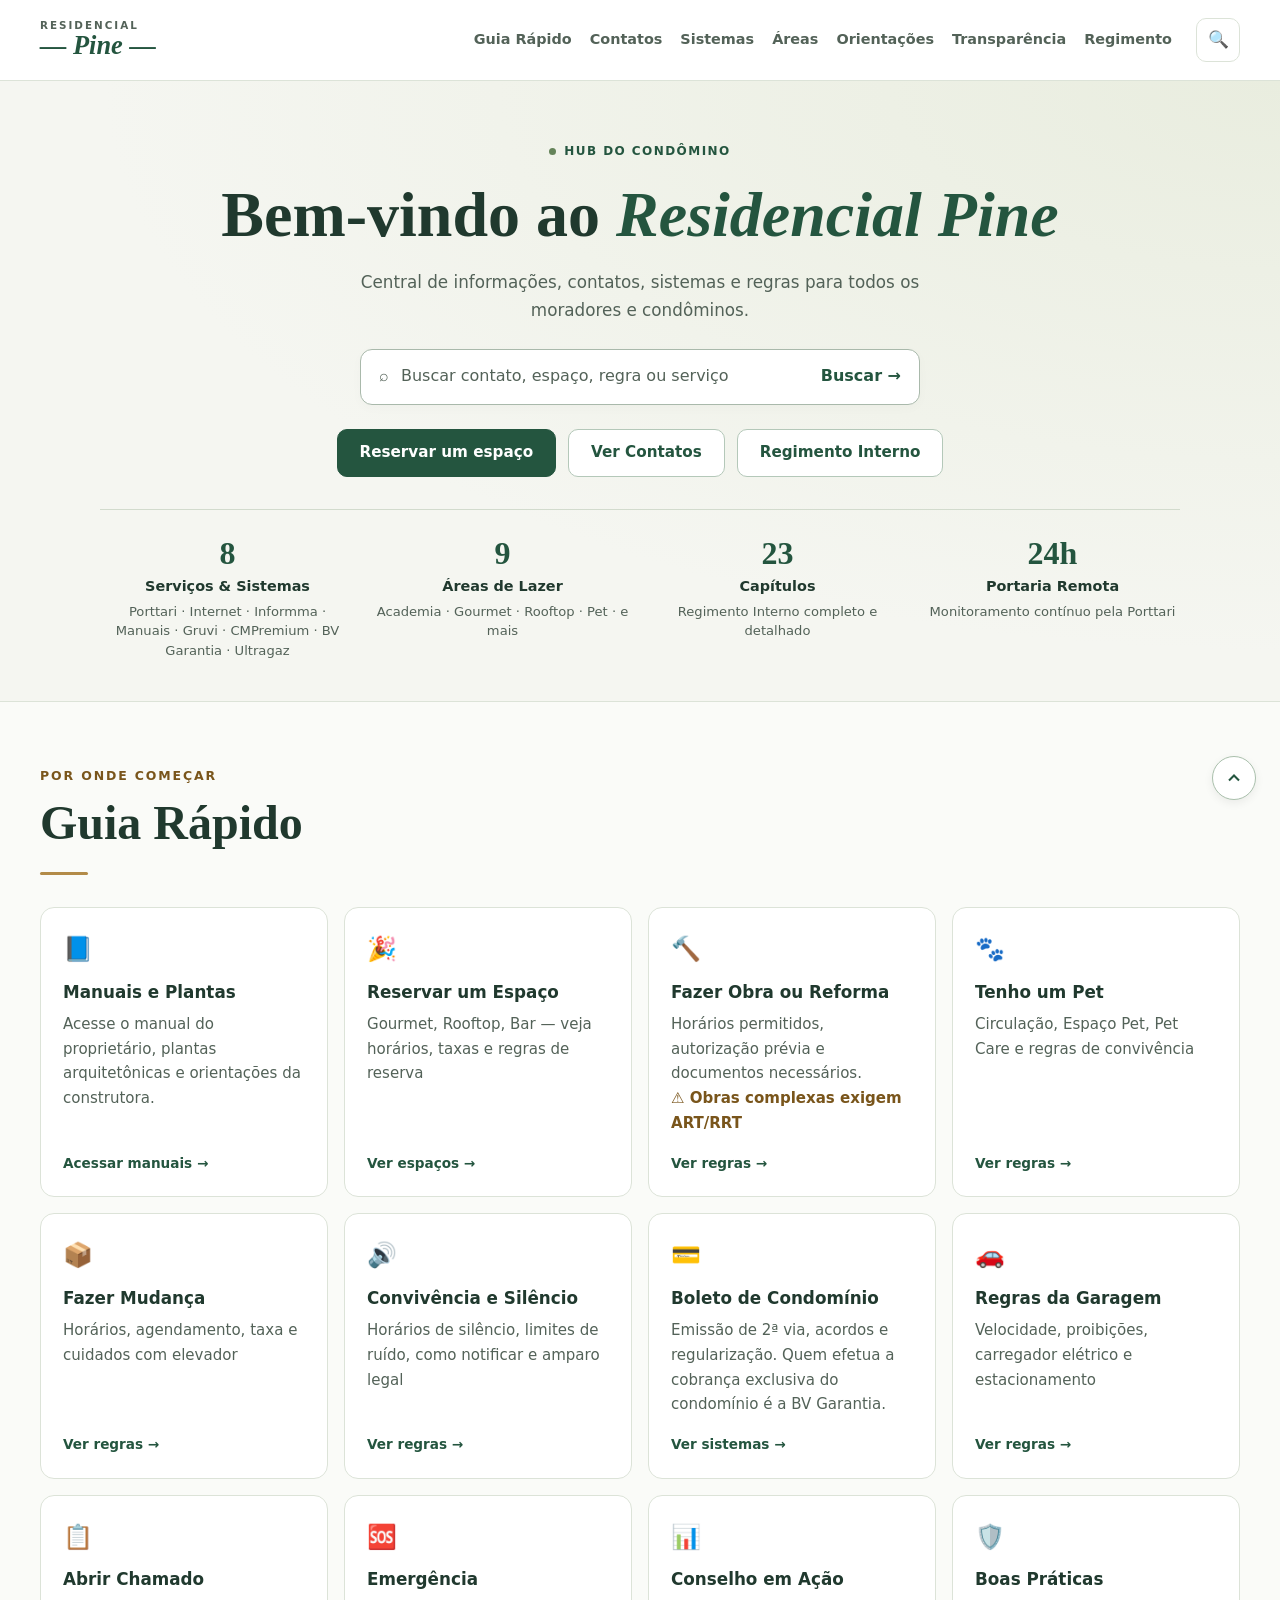
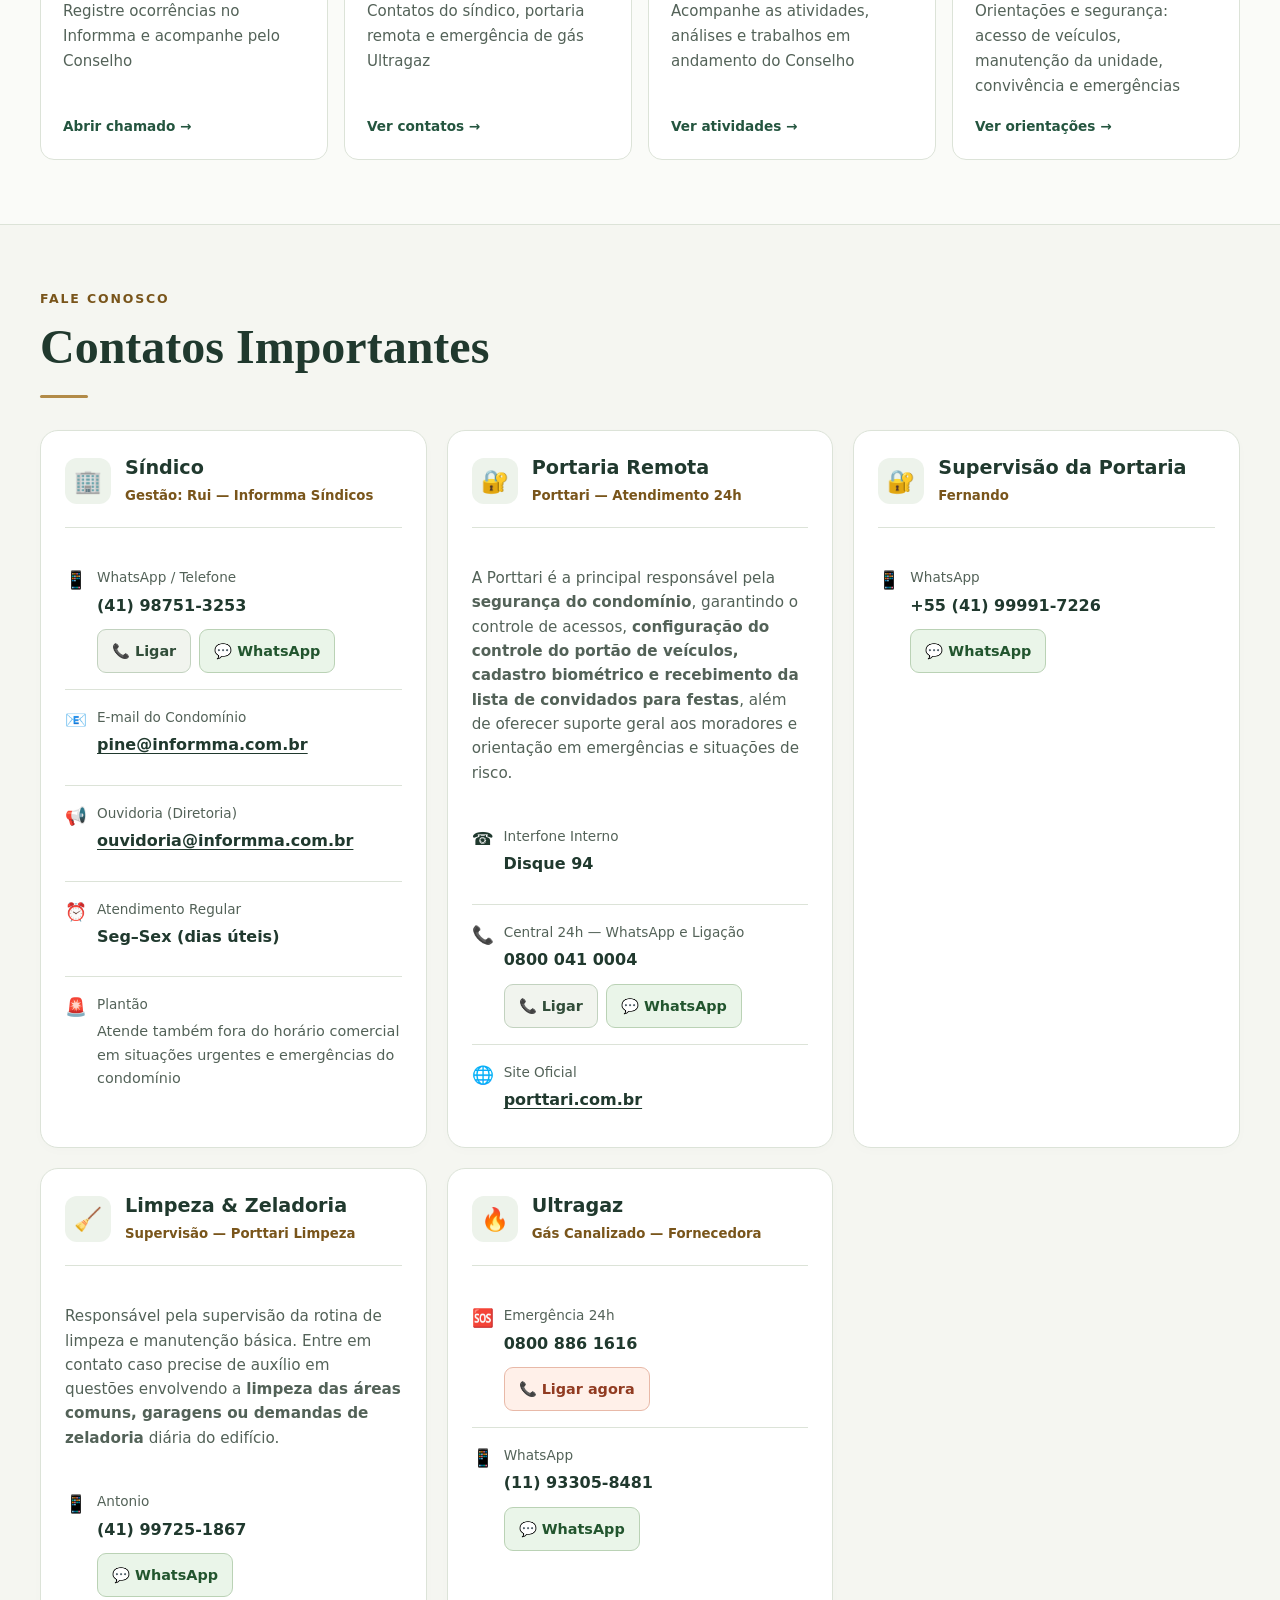
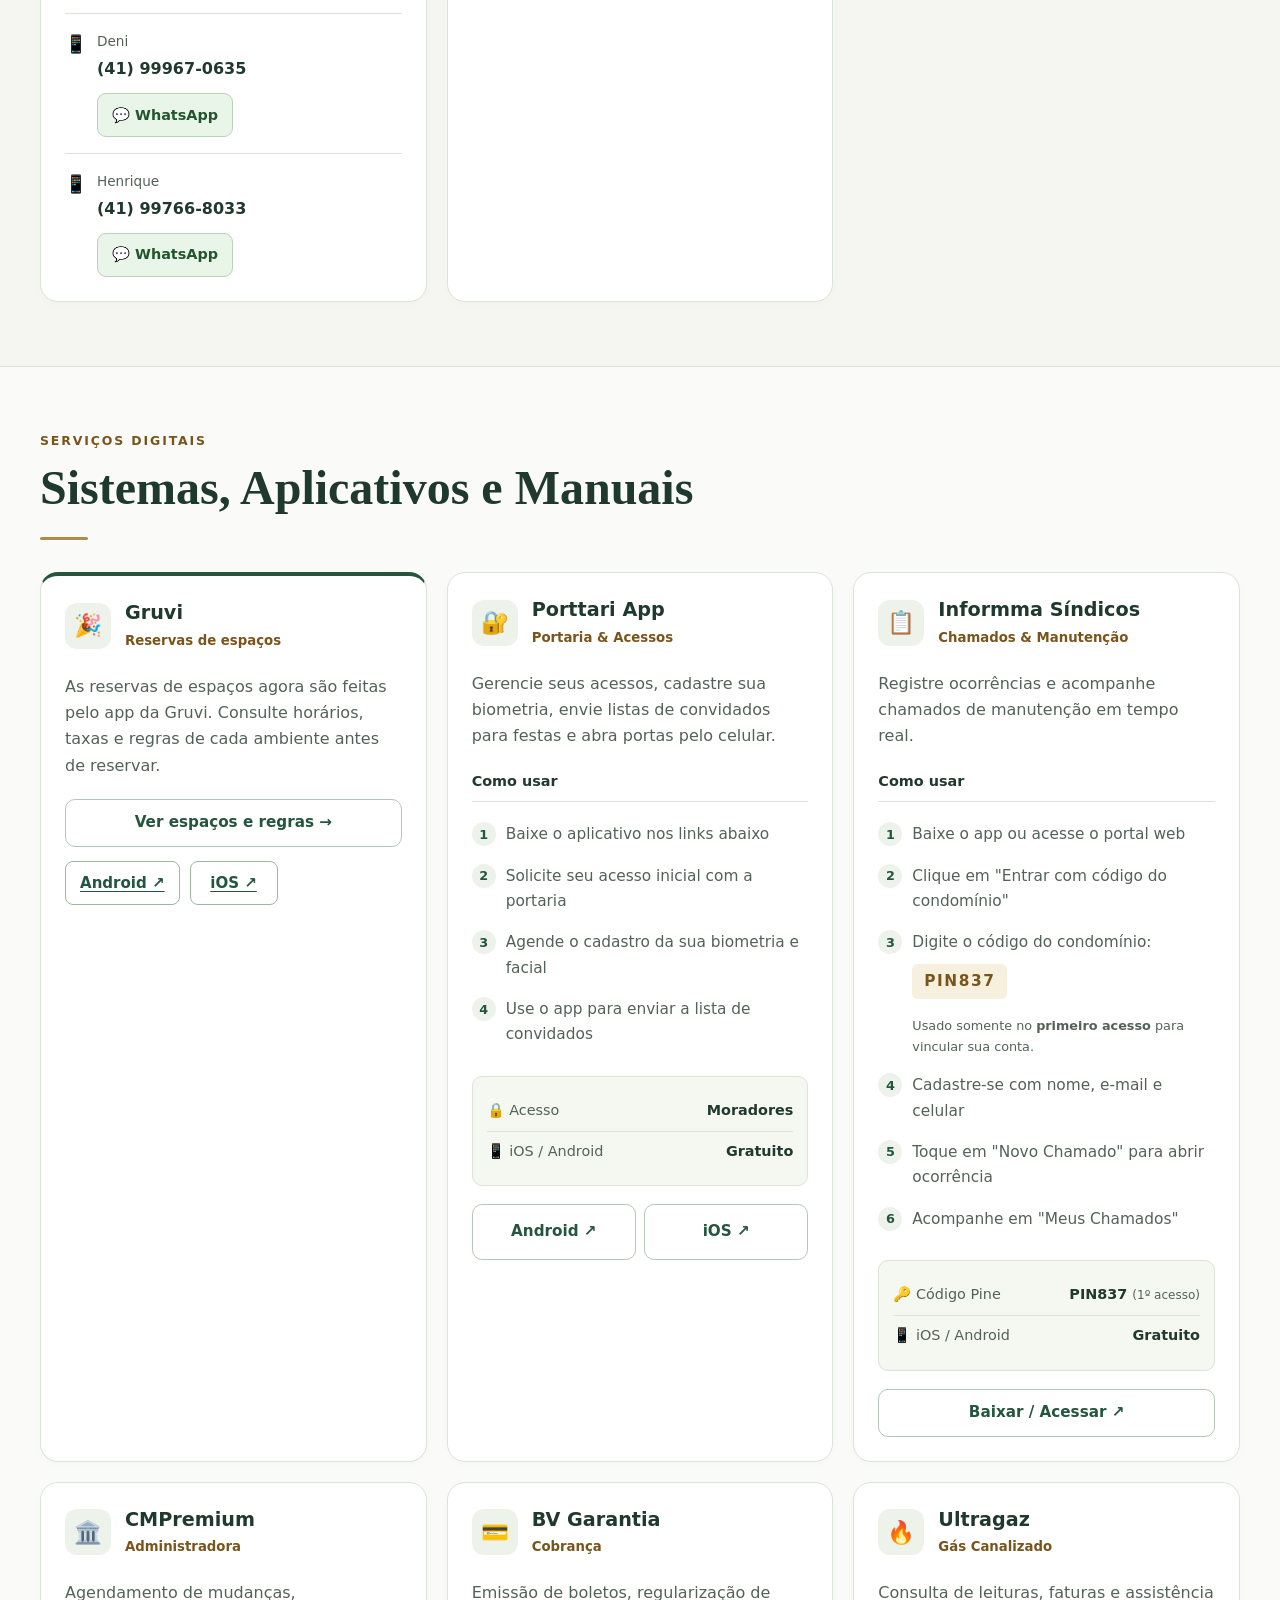
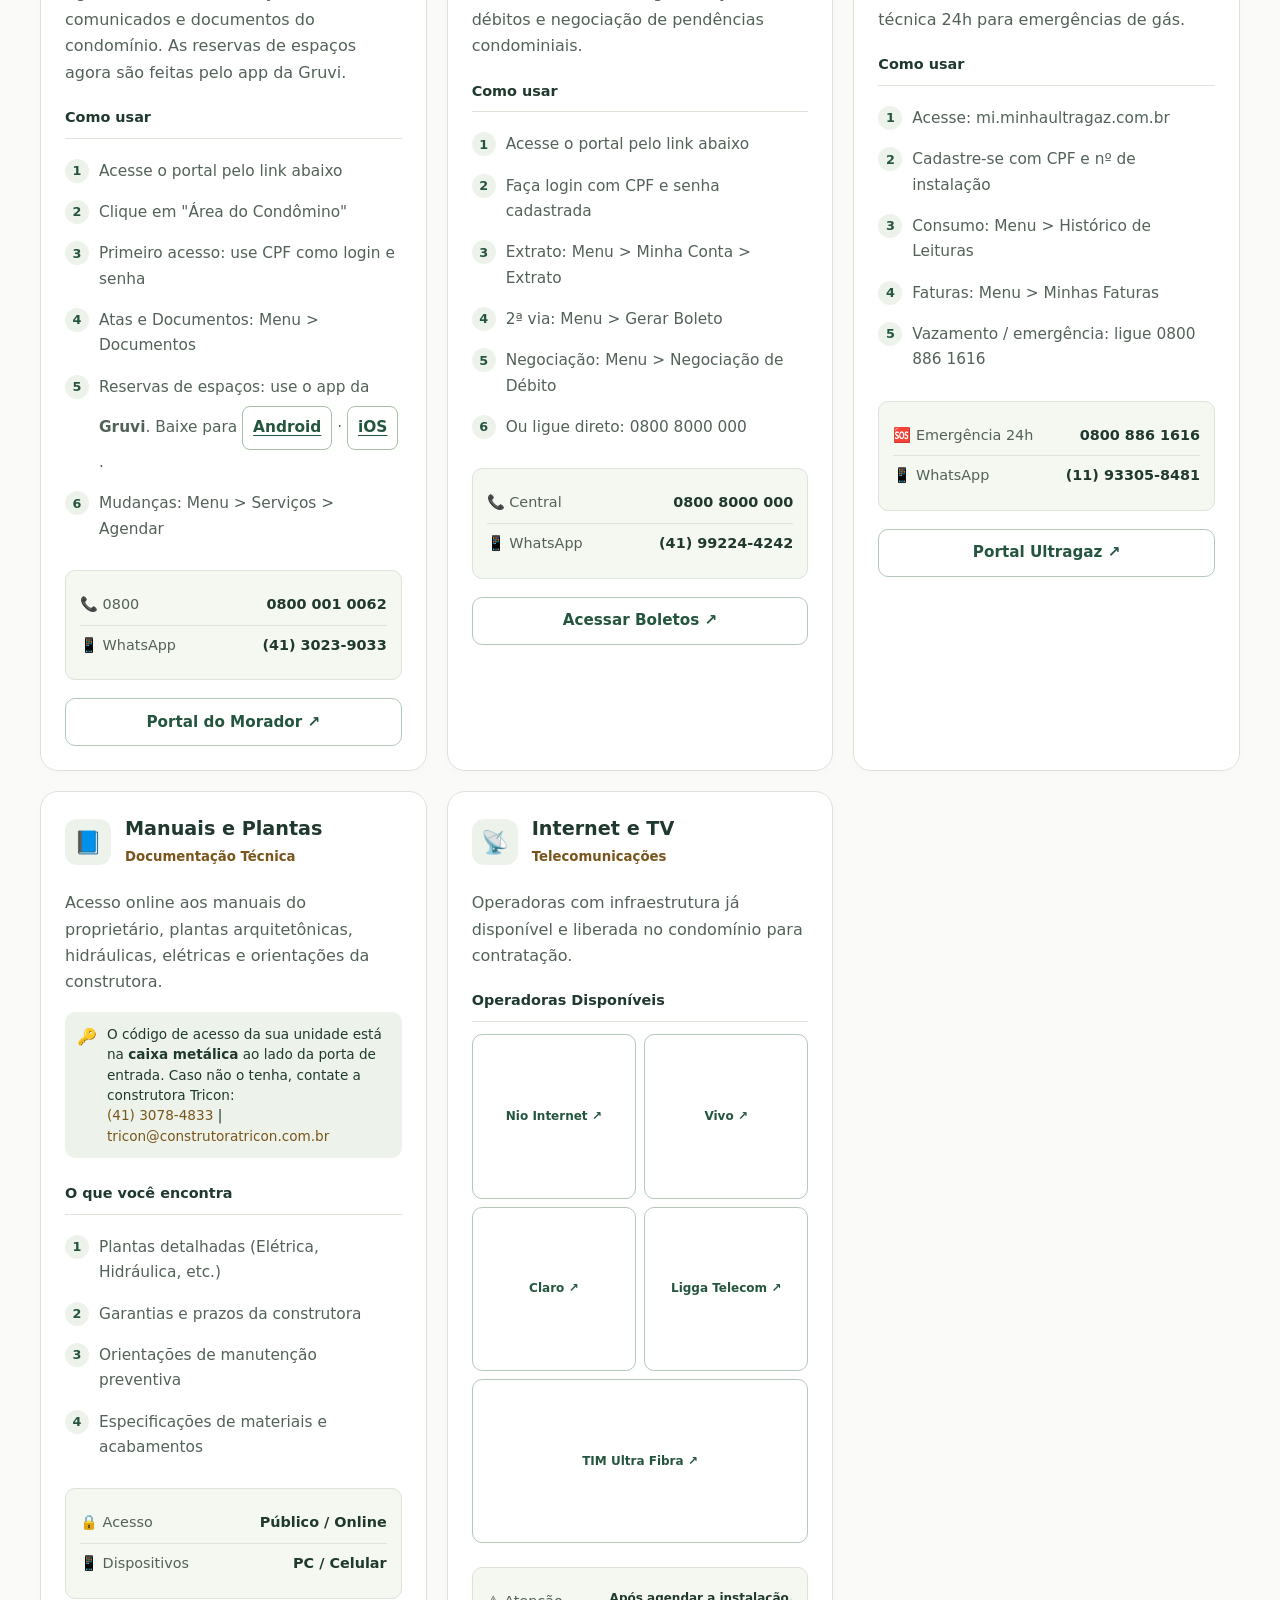
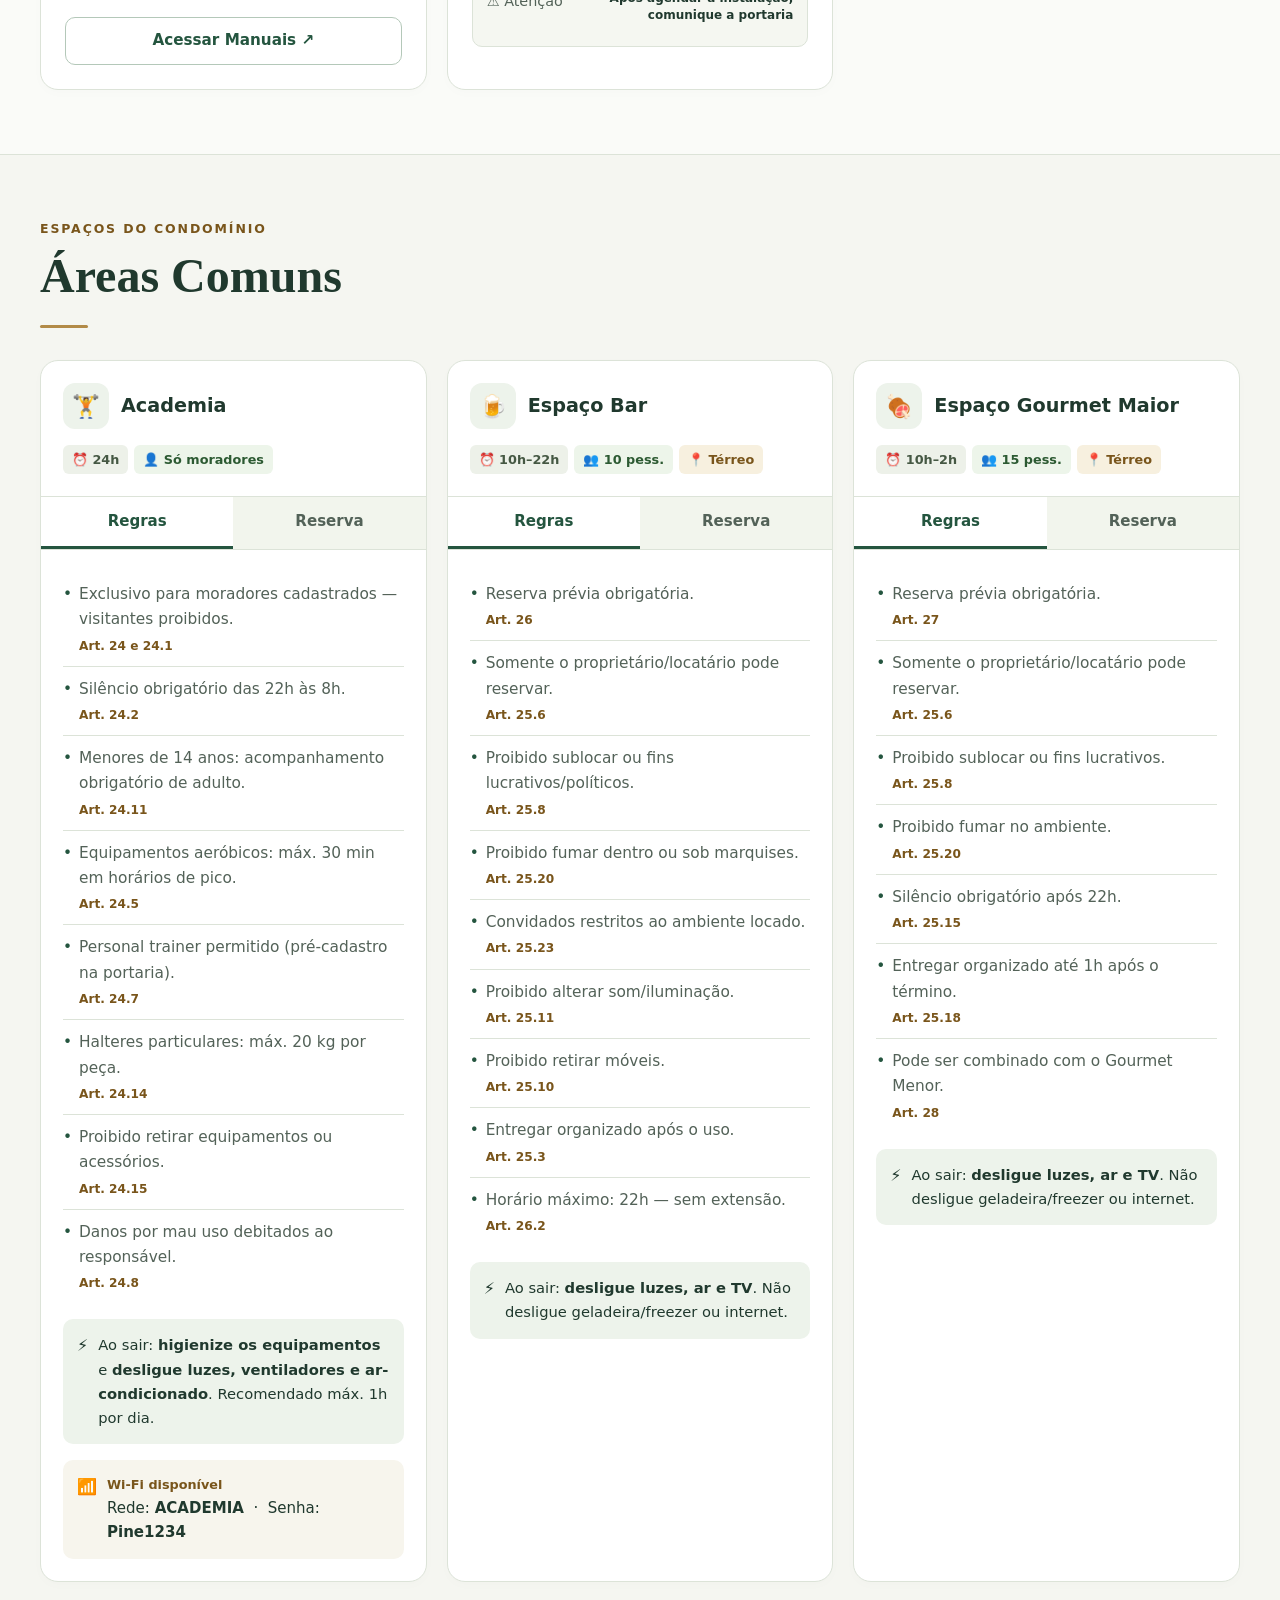
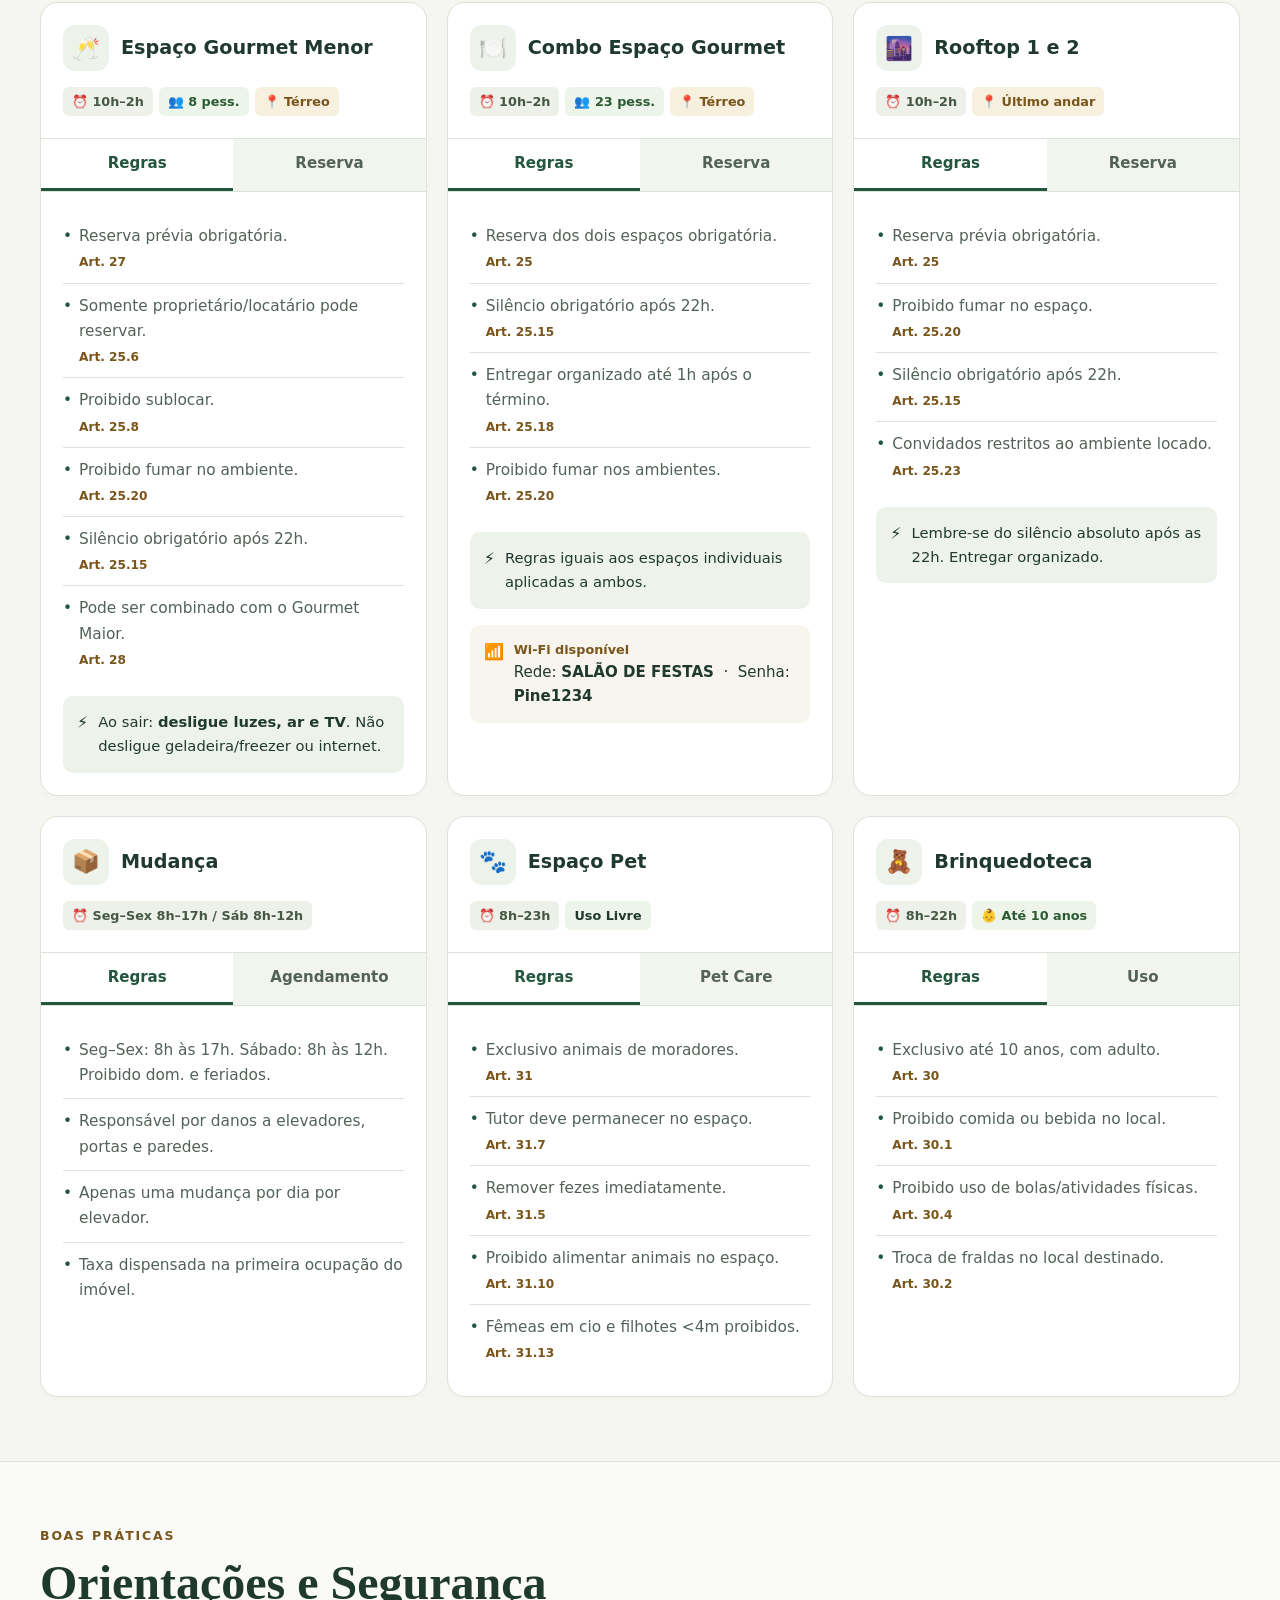
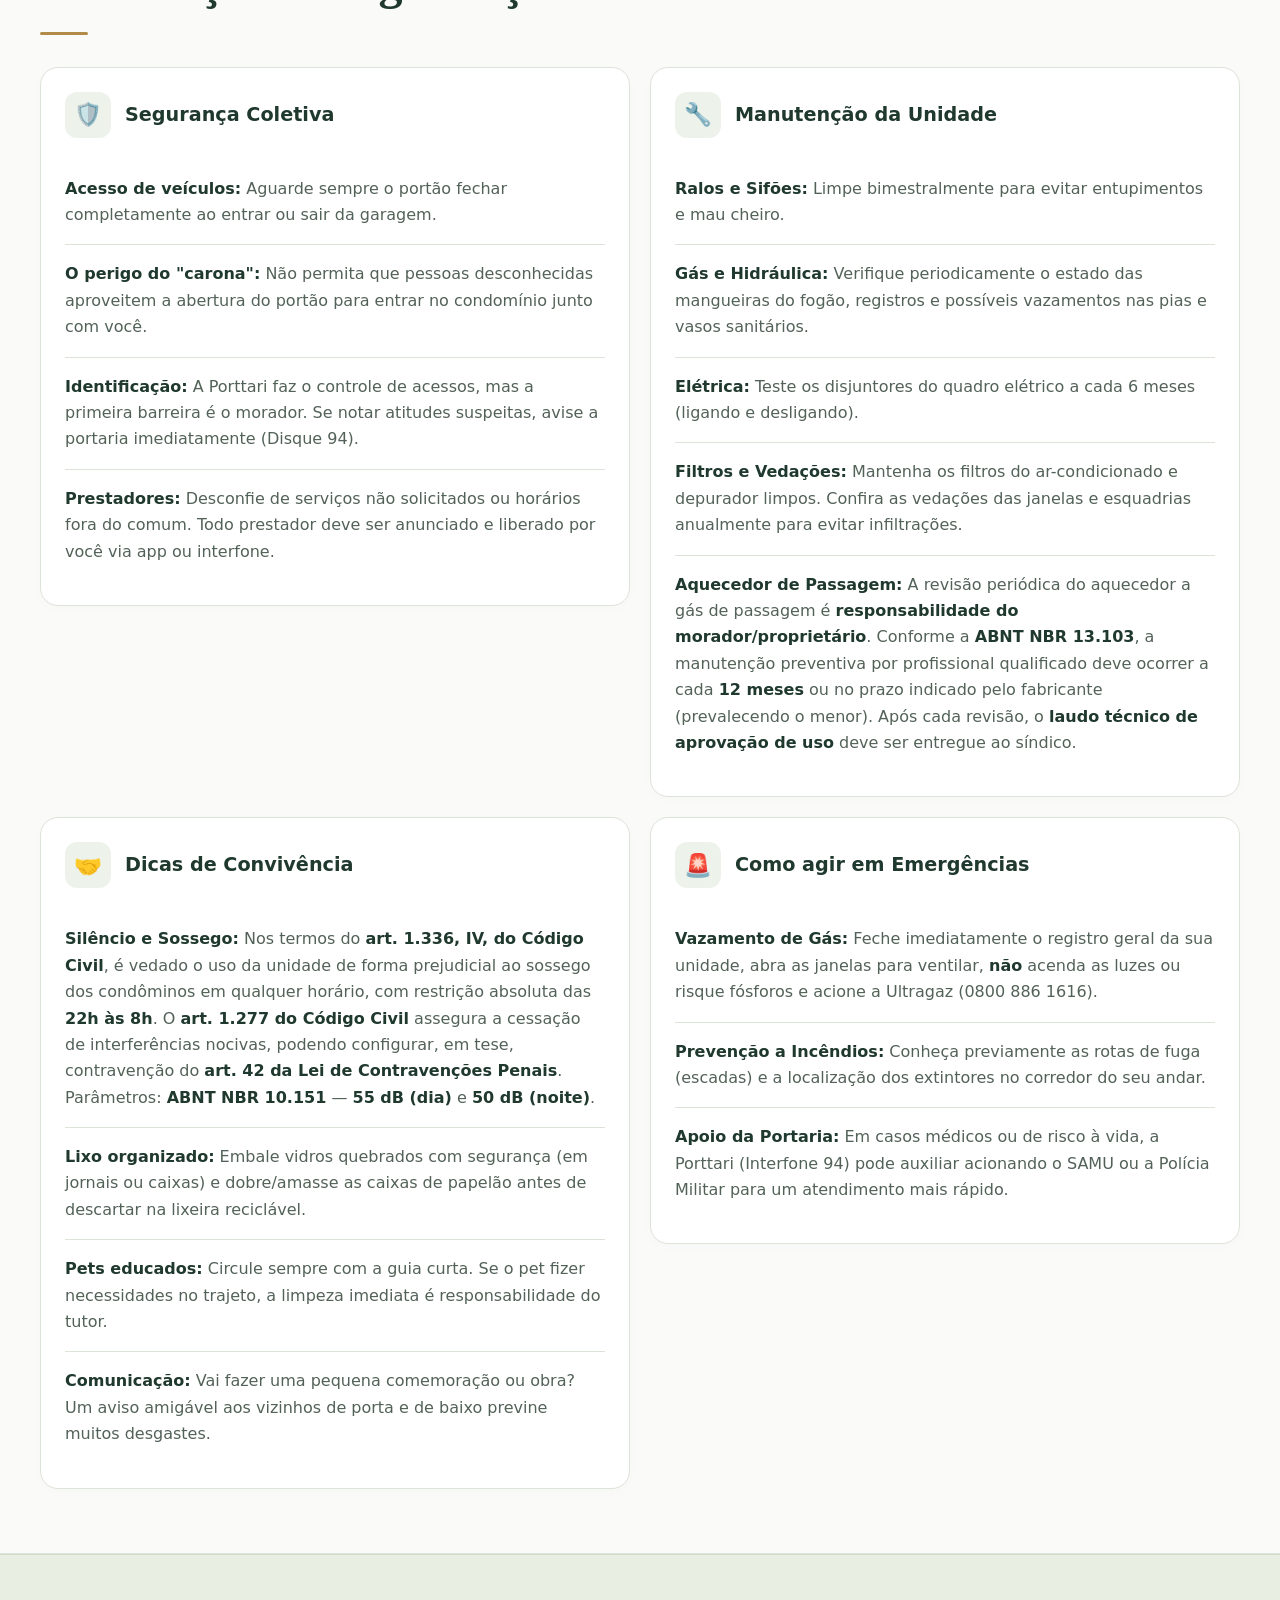
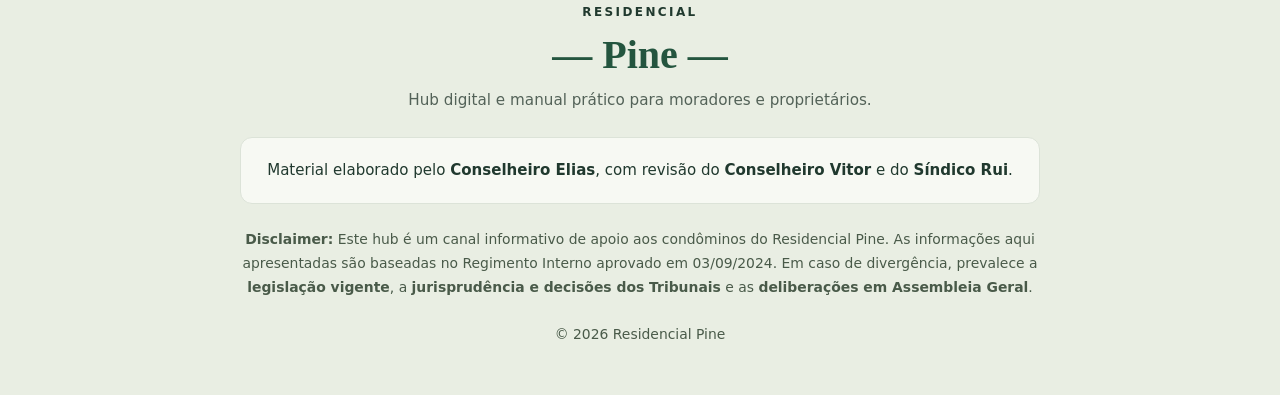
==== commit bf7c29eb: "Update index.html" ====
--- a/index.html
+++ b/index.html
@@ -2,6 +2,8 @@
 <html lang="pt-BR">
 <head>
 <meta charset="UTF-8">
+<meta name="referrer" content="strict-origin-when-cross-origin">
+<meta http-equiv="Content-Security-Policy" content="base-uri 'none'; object-src 'none'">
 <meta name="viewport" content="width=device-width, initial-scale=1.0">
 <title>Residencial Pine — Hub do Condômino</title>
 <meta name="description" content="Central de informações do Residencial Pine: contatos, sistemas, áreas comuns e orientações para moradores e condôminos.">
@@ -9,9 +11,9 @@
 <link rel="canonical" href="https://residencialpine.netlify.app/">
 
 <!-- Favicon -->
-<link rel="icon" type="image/svg+xml" href="assets/favicon.svg">
-<link rel="alternate icon" href="assets/favicon.ico">
-<link rel="apple-touch-icon" href="assets/apple-touch-icon.png">
+<link rel="icon" type="image/svg+xml" href="https://residencialpine.netlify.app/assets/favicon.svg">
+<link rel="alternate icon" href="https://residencialpine.netlify.app/assets/favicon.ico">
+<link rel="apple-touch-icon" href="https://residencialpine.netlify.app/assets/apple-touch-icon.png">
 
 <!-- Open Graph / WhatsApp / Redes Sociais -->
 <meta property="og:type" content="website">
@@ -31,13 +33,44 @@
 <meta name="twitter:image" content="https://residencialpine.netlify.app/assets/og-image.png">
 
 <link href="https://fonts.googleapis.com/css2?family=Cormorant+Garamond:ital,wght@0,400;0,600;0,700;1,400&family=Nunito+Sans:wght@300;400;600;700&display=swap" rel="stylesheet">
-<link rel="stylesheet" href="assets/style.css">
+<style>
+/* Residencial Pine — tema claro, responsivo e acessível */
+:root{color-scheme:light;--bg-main:#f5f6f1;--bg-surface:#fff;--bg-surface-hover:#f0f5ef;--bg-surface-light:#edf3eb;--gold:#79551b;--gold-light:#684615;--gold-dim:#f7f0df;--text-main:#20392e;--text-muted:#536258;--text-dark:#fff;--border-subtle:#dce3d8;--border-gold:#d2c29f;--radius-sm:10px;--radius-md:18px;--radius-lg:24px;--green:#24553f}
+*{box-sizing:border-box;margin:0;padding:0}html{scroll-behavior:smooth;scroll-padding-top:96px;font-size:16px}body{font-family:'Nunito Sans',system-ui,sans-serif;background:var(--bg-main);color:var(--text-main);line-height:1.65;-webkit-font-smoothing:antialiased}h1,h2,h3,h4{line-height:1.2;text-wrap:balance}button,input{font:inherit}button,a{-webkit-tap-highlight-color:transparent;touch-action:manipulation}button{cursor:pointer}a{color:var(--green);text-underline-offset:3px}a:hover{color:#123d2a}a:focus-visible,button:focus-visible,input:focus-visible,[tabindex]:focus-visible{outline:3px solid #88611e;outline-offset:4px}strong{font-weight:700}[hidden]{display:none!important}.skip-link{position:fixed;top:8px;left:12px;z-index:1000;transform:translateY(-160%);padding:12px 18px;background:#fff;border:2px solid var(--green);border-radius:8px}.skip-link:focus{transform:none}#scrollProgress{position:fixed;top:0;left:0;height:3px;background:var(--green);width:0;z-index:200}
+nav{position:sticky;top:0;z-index:100;background:rgba(255,255,255,.97);border-bottom:1px solid var(--border-subtle);padding:0 24px}.nav-inner{max-width:1200px;margin:auto;min-height:80px;display:flex;align-items:center;gap:24px}.nav-logo{text-decoration:none;margin-right:auto;flex-shrink:0}.nav-logo-text{display:flex;flex-direction:column;line-height:1.1}.nav-logo-res{font-size:.65rem;letter-spacing:.19em;font-weight:700;color:var(--text-muted);text-transform:uppercase}.nav-logo-pine{font-family:'Cormorant Garamond',Georgia,serif;font-size:1.65rem;font-weight:700;font-style:italic;color:var(--green)}.nav-links{display:flex;align-items:center;gap:18px;list-style:none}.nav-links a{display:flex;align-items:center;min-height:44px;text-decoration:none;font-size:.9rem;font-weight:700;color:var(--text-muted)}.nav-links a:hover,.nav-links a.active{color:var(--green);text-decoration:underline}.nav-search-btn,.hamburger{min-width:44px;min-height:44px;border:1px solid var(--border-subtle);background:#fff;border-radius:10px;align-items:center;justify-content:center;color:var(--text-main)}.nav-search-btn{display:flex;font-size:1.05rem}.hamburger{display:none;flex-direction:column;gap:5px}.hamburger span{width:22px;height:2px;background:var(--green)}
+section{padding:64px 24px;scroll-margin-top:24px}.section-inner{max-width:1200px;margin:auto}.section-label{font-size:.78rem;text-transform:uppercase;letter-spacing:.15em;color:var(--gold);font-weight:800;margin-bottom:8px}.section-title{font-family:'Cormorant Garamond',Georgia,serif;font-size:clamp(2rem,4vw,3rem);font-weight:700}.divider{width:48px;height:3px;background:#b28b48;margin:20px 0 32px;border-radius:3px}#guia,#sistemas,#orientacoes{background:#fafbf8;border-block:1px solid var(--border-subtle)}
+.hero{padding:56px 24px 40px;background:radial-gradient(ellipse at top right,#e9eddf,transparent 65%),#f5f6f1;text-align:center}.hero-content{max-width:1080px;margin:auto}.hero-badge{display:inline-flex;align-items:center;gap:8px;color:var(--green);font-size:.75rem;font-weight:800;text-transform:uppercase;letter-spacing:.12em;margin-bottom:20px}.hero-badge:before{content:'';width:7px;height:7px;border-radius:50%;background:#648359}.hero h1{font-family:'Cormorant Garamond',Georgia,serif;font-size:clamp(2.6rem,5vw,4.2rem);font-weight:700;line-height:1.06;margin-bottom:20px}.hero h1 em{color:var(--green)}.hero p{max-width:620px;margin:0 auto 24px;font-size:1.05rem;color:var(--text-muted)}.hero-cta{display:flex;gap:12px;justify-content:center;flex-wrap:wrap;margin:24px 0}.btn-primary,.btn-outline,.btn-sistema{display:inline-flex;align-items:center;justify-content:center;gap:8px;min-height:48px;padding:12px 22px;border-radius:var(--radius-sm);font-size:.95rem;line-height:1.4;font-weight:800;text-decoration:none;text-align:center;border:1px solid var(--green);transition:background .15s}.btn-primary{background:var(--green);color:#fff}.btn-primary:hover{background:#173f2c;color:#fff}.btn-outline,.btn-sistema{background:#fff;color:var(--green);border-color:#b4c8b9}.btn-outline:hover,.btn-sistema:hover{background:#eaf2e8;color:#173f2c}.hero-search{display:flex;align-items:center;gap:12px;width:min(100%,560px);min-height:56px;margin:24px auto 0;padding:12px 18px;text-align:left;border:1px solid #a9b9ab;border-radius:12px;background:#fff;color:var(--text-muted);box-shadow:0 3px 12px #20392e06}.hero-search span:last-child{margin-left:auto;color:var(--green);font-weight:800}.hero-stats{display:grid;grid-template-columns:repeat(4,minmax(0,1fr));gap:20px;margin-top:32px;padding-top:24px;border-top:1px solid #d2dbcd}.stat-num{font-family:'Cormorant Garamond',Georgia,serif;font-size:2rem;font-weight:700;color:var(--green);line-height:1.2}.stat-label{font-size:.9rem;font-weight:800;margin:3px 0}.stat-desc{font-size:.82rem;color:var(--text-muted);line-height:1.5}
+.guia-grid{display:grid;grid-template-columns:repeat(4,minmax(0,1fr));gap:16px}.guia-card{display:flex;flex-direction:column;align-items:flex-start;padding:22px;background:#fff;border:1px solid var(--border-subtle);border-radius:14px;text-decoration:none;color:var(--text-main);transition:border-color .15s,box-shadow .15s}.guia-card:hover{border-color:#8ba78f;box-shadow:0 5px 18px #20392e0a}.guia-icon{font-size:1.5rem;margin-bottom:12px}.guia-card h4{font-size:1.05rem;font-weight:800;margin-bottom:10px}.guia-card p{font-size:.94rem;color:var(--text-muted);margin-bottom:16px;flex:1}.guia-arrow{font-size:.85rem;font-weight:800;color:var(--green)}
+.contacts-grid,.sistemas-grid,.areas-grid{display:grid;grid-template-columns:repeat(3,minmax(0,1fr));gap:20px;align-items:start}.dicas-grid{display:grid;grid-template-columns:repeat(2,minmax(0,1fr));gap:20px;align-items:start}.contact-card,.sistema-card,.dica-card,.area-card{min-width:0;background:#fff;border:1px solid var(--border-subtle);border-radius:18px;box-shadow:0 3px 12px #20392e04}.contact-card,.sistema-card,.dica-card{padding:24px}.contact-header,.sistema-card-header,.dica-header{display:flex;align-items:center;gap:14px;margin-bottom:22px}.contact-header{padding-bottom:20px;border-bottom:1px solid var(--border-subtle)}.contact-card-icon,.sistema-logo,.dica-icon,.area-icon{display:flex;align-items:center;justify-content:center;flex-shrink:0;width:46px;height:46px;background:var(--bg-surface-light);border-radius:12px;font-size:1.4rem}.contact-title-group h3,.sistema-card h3,.dica-card h3,.area-header h3{font-size:1.2rem;line-height:1.35;font-weight:800}.role,.sistema-tipo{font-size:.83rem;color:var(--gold);font-weight:700;margin-top:4px}.contact-item{display:flex;gap:10px;align-items:flex-start;padding:16px 0;border-bottom:1px solid var(--border-subtle)}.contact-item:last-child{border:0;padding-bottom:0}.contact-icon{font-size:1.1rem;flex-shrink:0}.contact-info{min-width:0;flex:1}.contact-label{color:var(--text-muted);font-size:.85rem;margin-bottom:4px}.contact-value{font-weight:700;font-size:1rem;margin-bottom:10px;overflow-wrap:anywhere}.contact-actions{display:flex;flex-wrap:wrap;gap:8px}.btn-action{display:inline-flex;justify-content:center;align-items:center;gap:6px;min-height:44px;padding:10px 14px;border-radius:9px;border:1px solid #c2d2bf;font-size:.9rem;line-height:1.4;font-weight:800;text-decoration:none}.btn-action-wa{background:#eaf5e9;color:#22552e;border-color:#bad2b5}.btn-action-call{background:#f1f4ee;color:#314d39}.btn-action-urgent{background:#fff0e9;color:#913b21;border-color:#e8b9a8}.btn-action:hover{filter:brightness(.96)}.sistema-card{display:flex;flex-direction:column}.sistema-desc{font-size:1rem;color:var(--text-muted);margin-bottom:20px}.steps-title{font-weight:800;font-size:.9rem;border-bottom:1px solid var(--border-subtle);padding-bottom:8px;margin-bottom:12px}.steps-list{list-style:none;margin-bottom:20px}.steps-list li{display:flex;gap:10px;padding:8px 0;font-size:.96rem;color:var(--text-muted);overflow-wrap:anywhere}.step-num{display:flex;align-items:center;justify-content:center;flex-shrink:0;width:24px;height:24px;border-radius:50%;background:var(--bg-surface-light);color:var(--green);font-size:.8rem;font-weight:800}.sistema-info{background:#f5f7f1;border:1px solid var(--border-subtle);border-radius:10px;padding:14px;margin:0 0 18px}.sistema-info-row{display:flex;justify-content:space-between;align-items:start;gap:12px;padding:8px 0;font-size:.9rem;border-bottom:1px solid var(--border-subtle)}.sistema-info-row:last-child{border:0}.lbl{color:var(--text-muted)}.val{text-align:right;font-weight:700;overflow-wrap:anywhere}.btn-sistema{width:100%}.pin-highlight{display:inline-block;background:var(--gold-dim);color:var(--gold);padding:5px 12px;margin:8px 0;border-radius:6px;font-weight:800;letter-spacing:.1em}.gruvi-card{border-top:4px solid var(--green)}.app-links{display:flex;flex-wrap:wrap;gap:10px;margin-top:14px}.app-links a{display:inline-flex;align-items:center;justify-content:center;min-height:44px;min-width:88px;padding:8px 14px;border:1px solid #9cb89f;background:#fff;border-radius:8px;color:var(--green);font-size:.94rem;font-weight:800;text-decoration:underline}.app-links a:hover{background:#dfeadb}
+.area-card{overflow:hidden}.area-card-top{padding:22px}.area-header{display:flex;align-items:center;gap:12px;margin-bottom:16px}.area-tags{display:flex;flex-wrap:wrap;gap:6px}.tag{display:inline-flex;align-items:center;font-size:.8rem;font-weight:700;line-height:1.5;padding:5px 9px;border-radius:6px}.tag-hora{background:#edf1e9;color:#455843}.tag-cap{background:#edf5ea;color:#2c5a32}.tag-loc{background:var(--gold-dim);color:var(--gold)}.area-tabs{display:flex;background:#f2f5ed;border-block:1px solid var(--border-subtle)}.area-tab-btn{flex:1;min-height:48px;padding:12px 8px;background:transparent;border:0;border-bottom:3px solid transparent;font-weight:800;font-size:.94rem;color:var(--text-muted)}.area-tab-btn.active{border-bottom-color:var(--green);background:#fff;color:var(--green)}.area-tab-content{display:none;padding:22px}.area-tab-content.active{display:block}.area-rules{list-style:none}.area-rules li{font-size:.96rem;color:var(--text-muted);padding:10px 0 10px 16px;position:relative;border-bottom:1px solid var(--border-subtle)}.area-rules li:before{content:'•';position:absolute;left:0;color:var(--green)}.area-rules li:last-child{border:0}.area-rules li[data-ref]:after{content:attr(data-ref);display:block;font-size:.76rem;font-weight:700;color:var(--gold);margin-top:3px}.rule-alert{display:flex;gap:10px;padding:14px;background:var(--bg-surface-light);border-radius:10px;margin-top:16px}.rule-alert-text{font-size:.92rem;overflow-wrap:anywhere}.rule-alert-icon{flex-shrink:0}.booking-price{text-align:center;padding:20px;background:#f3f6ee;border-radius:12px;margin-bottom:16px}.booking-price-label,.booking-price-sub{font-size:.88rem;color:var(--text-muted)}.booking-price-val{font-size:1.9rem;font-weight:800;color:var(--green)}.booking-rows{list-style:none;margin-bottom:20px}.booking-row{display:flex;justify-content:space-between;gap:12px;padding:12px 0;border-bottom:1px solid var(--border-subtle);font-size:.96rem}.blbl{color:var(--text-muted)}.bval{text-align:right;font-weight:800}.warn{color:#923f23}.booking-note{background:#eef4e9;border:1px solid #cbdcc4;border-radius:10px;padding:16px;font-size:.95rem}.area-wifi-badge{display:flex;gap:10px;padding:14px;background:#f7f5ed;border-radius:10px;margin-top:16px}.area-wifi-info{display:flex;flex-direction:column;min-width:0;overflow-wrap:anywhere}.area-wifi-label{font-size:.8rem;color:var(--gold);font-weight:800}.area-wifi-rede{font-size:.94rem}.dica-list{list-style:none}.dica-list li{padding:16px 0;border-bottom:1px solid var(--border-subtle);font-size:1rem;color:var(--text-muted)}.dica-list li:last-child{border:0}.dica-list strong{color:var(--text-main)}
+footer{padding:48px 24px;background:#e9eee3;border-top:1px solid #cfdbc7;text-align:center}.footer-inner{max-width:800px;margin:auto}.footer-logo-res{letter-spacing:.2em;font-size:.75rem;font-weight:800;text-transform:uppercase}.footer-logo-pine{font-family:'Cormorant Garamond',Georgia,serif;font-size:2.5rem;font-weight:700;color:var(--green)}.footer-sub{font-size:.95rem;color:var(--text-muted)}.footer-credits{margin:24px 0;padding:20px;background:#f7f9f3;border:1px solid var(--border-subtle);border-radius:12px;font-size:.94rem}.footer-disclaimer{font-size:.87rem;color:#495a49;line-height:1.7}.float-group{position:fixed;bottom:100px;right:24px;z-index:90}.float-btn-top{display:flex;align-items:center;justify-content:center;width:44px;height:44px;border-radius:50%;background:#fff;border:1px solid #a9bfab;color:var(--green);box-shadow:0 3px 10px #0001;opacity:0;pointer-events:none}.fade-up{opacity:1;transform:none}
+.search-overlay{position:fixed;inset:0;background:#142b24a6;z-index:300;display:none;align-items:flex-start;justify-content:center;padding:6vh 20px}.search-overlay.open{display:flex}.search-box{width:100%;max-width:680px;max-height:88dvh;overflow:auto;background:#fff;border:1px solid #d5e0d0;border-radius:18px;padding:24px;position:relative;box-shadow:0 20px 70px #0003}.search-heading{font-size:1.25rem;padding-right:48px;margin:0 0 20px}.search-close-btn{position:absolute;right:16px;top:14px;min-width:44px;min-height:44px;border:1px solid var(--border-subtle);border-radius:9px;background:#fff;color:var(--green);font-size:1.2rem}.search-box-input-wrap{position:relative}.search-box-input-wrap svg{position:absolute;left:14px;top:18px;stroke:var(--green)}#globalSearchInput{width:100%;min-height:54px;padding:12px 12px 12px 44px;border:1px solid #98ad9b;border-radius:10px;color:var(--text-main);background:#f8faf6;font-size:1rem}.search-results{margin-top:16px}.search-result-item{display:block;padding:14px;border-bottom:1px solid var(--border-subtle);text-decoration:none;border-radius:8px}.search-result-item:hover{background:#edf4e9}.search-result-cat{font-size:.78rem;font-weight:800;color:var(--gold)}.search-result-title{font-size:1.05rem;font-weight:800;color:var(--green);margin:3px 0}.search-result-snippet{font-size:.94rem;color:var(--text-muted)}.search-empty,.search-hint{padding:24px 8px;text-align:center;color:var(--text-muted)}.section-intro{font-size:1rem;color:var(--text-muted);margin:-12px 0 24px;max-width:720px}.sr-only{position:absolute;width:1px;height:1px;padding:0;overflow:hidden;clip:rect(0,0,0,0);white-space:nowrap;border:0}
+@media(min-width:1100px){.hero h1 br{display:none}.hero h1 em:before{content:' '}}
+@media(max-width:1050px){.nav-links{display:none;position:absolute;top:100%;left:0;right:0;padding:16px 24px;background:#fff;border-bottom:1px solid var(--border-subtle);box-shadow:0 10px 20px #0001;max-height:calc(100dvh - 80px);overflow:auto}.nav-links.open{display:grid;grid-template-columns:repeat(2,minmax(0,1fr));gap:6px 20px}.nav-links a{padding:8px 12px;border-radius:8px}.hamburger{display:flex}.nav-inner{gap:12px}.guia-grid{grid-template-columns:repeat(3,minmax(0,1fr))}.contacts-grid,.sistemas-grid,.areas-grid{grid-template-columns:repeat(2,minmax(0,1fr))}}
+@media(max-width:700px){html{scroll-padding-top:84px}nav{padding:0 16px}.nav-inner{min-height:68px}.hero{padding:32px 20px}.hero h1{font-size:2.7rem}.hero p{font-size:1rem}.hero-search{font-size:.95rem}.hero-stats{grid-template-columns:repeat(2,minmax(0,1fr));gap:20px 16px}.hero-cta{gap:10px}.hero-cta a{flex:1;padding:12px;min-width:140px}section{padding:40px 16px}.divider{margin-bottom:24px}.guia-grid{grid-template-columns:repeat(2,minmax(0,1fr));gap:12px}.guia-card{padding:18px}.guia-card h4{font-size:1rem}.guia-card p{font-size:.9rem}.contacts-grid,.sistemas-grid,.areas-grid,.dicas-grid{grid-template-columns:minmax(0,1fr);gap:16px}.contact-card,.sistema-card,.dica-card{padding:22px}.section-title{font-size:2.1rem}.search-overlay{padding:12px}.search-box{padding:20px;max-height:calc(100dvh - 24px)}.float-group{right:20px}.tag{letter-spacing:0}.footer-disclaimer{font-size:.9rem}.sistema-info-row .val{font-size:.9rem!important}.sistema-card a.btn-outline{font-size:.9rem!important}.hero-search span:last-child{display:none}}
+@media(max-width:370px){.guia-grid{grid-template-columns:minmax(0,1fr)}.hero-cta{flex-direction:column}.hero h1{font-size:2.35rem}.contact-card,.sistema-card,.dica-card,.area-card-top,.area-tab-content{padding:18px}.booking-row{gap:8px}.nav-links.open{grid-template-columns:1fr}}
+@media(prefers-reduced-motion:reduce){html{scroll-behavior:auto}*,*:before,*:after{animation:none!important;transition:none!important;scroll-behavior:auto!important}}
+@media print{nav,.float-group,.hero-search,.search-overlay{display:none!important}section{padding:20px 0}.area-tab-content{display:block!important}.contact-card,.sistema-card,.area-card,.dica-card{break-inside:avoid}.contacts-grid,.sistemas-grid,.areas-grid,.dicas-grid{grid-template-columns:repeat(2,minmax(0,1fr))}body{background:#fff;color:#000}a{color:#000}}
+.steps-list a[href*="gruvi"]{display:inline-flex;align-items:center;min-height:44px;padding:4px 10px;margin-top:6px;border:1px solid #a9bfa8;border-radius:8px;background:#fff;color:var(--green);font-weight:800}
+@media(min-width:701px){.contact-card,.sistema-card,.area-card{height:100%}}
+
+/* Regimento e Transparência compartilham a linguagem visual da página inicial. */
+.page-header{padding:48px 24px;background:radial-gradient(ellipse at top right,#e9eddf,transparent 65%),#f5f6f1;text-align:center;border-bottom:1px solid var(--border-subtle)}.page-header-inner{max-width:860px;margin:auto}.page-header h1{font-family:'Cormorant Garamond',Georgia,serif;font-size:clamp(2.35rem,5vw,3.6rem);margin:0 0 18px}.page-header p{max-width:700px;margin:auto;color:var(--text-muted);font-size:1.05rem}.page-links{display:flex;justify-content:center;gap:12px;flex-wrap:wrap;margin-top:24px}.page-links a{display:inline-flex;align-items:center;min-height:44px;padding:8px 16px;border-radius:8px;border:1px solid #b4c8b9;background:#fff;font-size:.92rem;font-weight:800;text-decoration:none}
+#regimento .section-inner,#notebook .section-inner,#faq .section-inner{max-width:960px}#notebook{background:#edf2e8;border-block:1px solid var(--border-subtle)}#faq{background:#fafbf8}.reg-intro{padding:24px;border:1px solid var(--border-subtle);border-left:4px solid #648359;border-radius:14px;background:#fff;color:var(--text-muted);font-size:1rem;line-height:1.8;margin-bottom:28px}.reg-intro strong{color:var(--text-main)}.reg-disclaimer{font-size:.88rem;border-top:1px solid var(--border-subtle);padding-top:16px;margin-top:20px;line-height:1.7}.reg-search-wrap{position:relative;margin-bottom:16px}.reg-search-wrap svg{position:absolute;left:16px;top:18px}#regSearch{width:100%;min-height:56px;padding:14px 16px 14px 48px;border:1px solid #94ab98;border-radius:12px;background:white;color:var(--text-main);font-size:1rem}.reg-search-suggestions{display:flex;flex-wrap:wrap;gap:8px;margin-bottom:20px}.reg-sugg-chip{display:inline-flex;align-items:center;justify-content:center;min-height:44px;padding:8px 14px;border:1px solid #bccdb7;border-radius:8px;background:white;color:var(--green);font-size:.92rem;font-weight:700;cursor:pointer}.reg-sugg-chip:hover{background:#e9f1e6}.reg-tools{display:flex;gap:8px;flex-wrap:wrap;margin-bottom:16px}.reg-tools button{padding:8px 14px;min-height:44px;border:1px solid var(--border-subtle);border-radius:8px;background:white;color:var(--green);font-weight:700;font-size:.9rem}.reg-results-status{font-size:.9rem;color:var(--text-muted);margin:12px 0}.reg-no-results{display:none;padding:20px;background:#fff5e8;border:1px solid #d7bc8f;border-radius:10px;margin:16px 0;overflow-wrap:anywhere}
+.accordion-container,.faq-container{display:grid;gap:12px}.accordion-item,.faq-item{background:#fff;border:1px solid var(--border-subtle);border-radius:14px;overflow:hidden;min-width:0}.accordion-btn,.faq-btn{display:flex;align-items:center;width:100%;min-height:64px;gap:14px;padding:20px;text-align:left;border:0;background:#fff;color:var(--text-main);font-size:1.06rem;font-weight:800;line-height:1.5}.accordion-btn:hover,.faq-btn:hover{background:#f0f5eb}.accordion-btn.active,.faq-btn.active{background:#edf4e7;border-bottom:1px solid #d5e1cc}.acc-num{display:flex;align-items:center;justify-content:center;width:46px;min-height:40px;flex-shrink:0;border-radius:8px;background:#f3eddf;color:var(--gold);font-family:'Cormorant Garamond',Georgia,serif;font-size:1.3rem;font-weight:700}.acc-title{flex:1}.acc-chevron,.faq-icon{flex-shrink:0;margin-left:auto;color:var(--green);transition:transform .15s}.active .acc-chevron,.active .faq-icon{transform:rotate(180deg)}.accordion-content,.faq-a{display:none;padding:24px}.accordion-content.open,.faq-a.open{display:block}.artigo{padding:0 0 24px;margin:0 0 24px;border-bottom:1px solid var(--border-subtle);overflow-wrap:anywhere}.artigo:last-child{border:0;margin-bottom:0;padding-bottom:0}.artigo-num{font-size:.91rem;color:var(--gold);font-weight:800;margin-bottom:10px}.artigo-texto{font-size:1rem;line-height:1.85;color:var(--text-main)}.artigo-sub{margin-top:16px;padding-left:18px;border-left:2px solid #dce5d5}.artigo-sub p{margin-bottom:14px;color:var(--text-muted)}.artigo-sub p:last-child{margin-bottom:0}.artigo-note{display:block;padding:16px;background:#f4f6ee;border-radius:10px;border-left:3px solid #b8a374;margin-top:16px}.search-highlight{background:#f7dfa0;color:#3c3115;padding:0 2px;border-radius:3px}.faq-a{font-size:1rem;line-height:1.8;color:var(--text-muted)}.faq-a strong{color:var(--text-main)}.faq-a ul{padding-left:24px}.faq-a li{margin:8px 0}
+.chamados-how{display:grid;grid-template-columns:repeat(3,minmax(0,1fr));gap:20px;margin-bottom:28px}.chamados-step{min-width:0;padding:28px;background:#fff;border:1px solid var(--border-subtle);border-radius:18px}.ch-num{display:flex;justify-content:center;align-items:center;width:44px;height:44px;background:#edf3e6;border:1px solid #c8d8bc;border-radius:12px;color:var(--green);font-weight:800;font-size:1.2rem;margin-bottom:18px}.chamados-step h4{font-size:1.15rem;line-height:1.4;margin-bottom:14px}.chamados-step p{color:var(--text-muted);font-size:1rem;line-height:1.8}.chamados-step strong{color:var(--text-main)}.chamados-notice{padding:24px;border:1px solid #dfcc9e;border-left:4px solid #aa7a28;border-radius:12px;background:#fcf5e6;margin-bottom:28px;line-height:1.8;font-size:1rem;color:#584824}.chamados-cta-box{padding:32px;border:1px solid var(--border-subtle);border-radius:18px;background:#fff;text-align:center}.chamados-cta-box p{max-width:680px;margin-inline:auto}.chamados-cta-box a{max-width:100%;overflow-wrap:anywhere}.accordion-btn:focus-visible,.faq-btn:focus-visible{outline-offset:-4px}
+@media(max-width:1050px){.chamados-how{grid-template-columns:repeat(2,minmax(0,1fr))}.chamados-step:last-child{grid-column:1/-1}}
+@media(max-width:700px){.page-header{padding:32px 20px}.page-header h1{font-size:2.4rem}.page-header p{font-size:1rem}.page-links{gap:8px}.page-links a{font-size:.9rem}.reg-intro{padding:20px}.accordion-btn,.faq-btn{padding:16px;gap:10px;font-size:1rem}.accordion-content,.faq-a{padding:20px}.acc-num{width:38px;font-size:1.15rem}.artigo-sub{padding-left:12px}.chamados-how{grid-template-columns:minmax(0,1fr);gap:16px}.chamados-step:last-child{grid-column:auto}.chamados-step{padding:24px}.chamados-cta-box{padding:24px 20px}.chamados-notice{padding:20px}.reg-search-suggestions{gap:8px}.reg-sugg-chip{flex-grow:1}.reg-tools button{flex-grow:1}}
+@media print{.page-links,.reg-search-wrap,.reg-search-suggestions,.reg-tools,.reg-no-results,.reg-results-status{display:none!important}.accordion-item,.faq-item,.artigo{display:block!important}.accordion-content,.faq-a{display:block!important}.accordion-item,.faq-item{break-inside:auto}.artigo{break-inside:avoid}.chamados-how{grid-template-columns:repeat(3,minmax(0,1fr))}}
+
+</style>
 </head>
 <body>
+<a class="skip-link" href="#conteudo">Pular para o conteúdo</a>
 
 <div id="scrollProgress"></div>
 
-<nav>
+<nav aria-label="Navegação principal">
   <div class="nav-inner">
     <a href="#inicio" class="nav-logo">
       <div class="nav-logo-text">
@@ -55,17 +88,19 @@
       <li><a href="regimento.html">Regimento</a></li>
     </ul>
     <button class="nav-search-btn" onclick="openGlobalSearch()" aria-label="Buscar">🔍</button>
-    <button class="hamburger" onclick="toggleMenu()" aria-label="Menu"><span></span><span></span><span></span></button>
+    <button class="hamburger" onclick="toggleMenu()" aria-label="Abrir menu" aria-expanded="false" aria-controls="navLinks"><span></span><span></span><span></span></button>
   </div>
 </nav>
 
 <div class="search-overlay" id="searchOverlay" onclick="if(event.target===this) closeGlobalSearch()">
-  <div class="search-box">
+  <div class="search-box" role="dialog" aria-modal="true" aria-labelledby="searchTitle">
+    <h2 class="search-heading" id="searchTitle">O que você precisa encontrar?</h2>
     <button class="search-close-btn" onclick="closeGlobalSearch()" aria-label="Fechar busca">✕</button>
     <div class="search-box-input-wrap">
-      <svg xmlns="http://www.w3.org/2000/svg" width="18" height="18" viewBox="0 0 24 24" fill="none" stroke="#dca54c" stroke-width="2" stroke-linecap="round" stroke-linejoin="round"><circle cx="11" cy="11" r="8"/><line x1="21" y1="21" x2="16.65" y2="16.65"/></svg>
-      <input type="text" id="globalSearchInput" placeholder="Buscar em todo o site… ex: silêncio, boleto, mudança" oninput="runGlobalSearch(this.value)" autocomplete="off">
+      <svg xmlns="http://www.w3.org/2000/svg" width="18" height="18" viewBox="0 0 24 24" fill="none" stroke="currentColor" stroke-width="2" stroke-linecap="round" stroke-linejoin="round"><circle cx="11" cy="11" r="8"/><line x1="21" y1="21" x2="16.65" y2="16.65"/></svg>
+      <input id="globalSearchInput" aria-label="Buscar em todo o site" type="search" placeholder="Buscar em todo o site… ex: silêncio, boleto, mudança" oninput="runGlobalSearch(this.value)" autocomplete="off">
     </div>
+    <p id="searchStatus" class="sr-only" role="status" aria-live="polite"></p>
     <div class="search-results" id="globalSearchResults">
       <div class="search-hint">Digite para buscar em contatos, sistemas, áreas, regimento e mais.</div>
     </div>
@@ -73,17 +108,20 @@
 </div>
 
 
+<main id="conteudo">
 <section class="hero" id="inicio">
   <div class="hero-content">
     <div class="hero-badge">Hub do Condômino</div>
     <h1>Bem-vindo ao<br><em>Residencial Pine</em></h1>
     <p>Central de informações, contatos, sistemas e regras para todos os moradores e condôminos.</p>
+    <button class="hero-search" onclick="openGlobalSearch()"><span aria-hidden="true">⌕</span> Buscar contato, espaço, regra ou serviço<span>Buscar →</span></button>
     <div class="hero-cta">
-      <a href="#contatos" class="btn-primary">Ver Contatos</a>
+      <a href="#areas" class="btn-primary">Reservar um espaço</a>
+      <a href="#contatos" class="btn-outline">Ver Contatos</a>
       <a href="regimento.html" class="btn-outline">Regimento Interno</a>
     </div>
     <div class="hero-stats">
-      <div class="stat"><div class="stat-num" data-target="7">7</div><div class="stat-label">Serviços & Sistemas</div><div class="stat-desc">Porttari · Internet · Informma · Manuais · CMPremium · BV Garantia · Ultragaz</div></div>
+      <div class="stat"><div class="stat-num" data-target="8">8</div><div class="stat-label">Serviços & Sistemas</div><div class="stat-desc">Porttari · Internet · Informma · Manuais · Gruvi · CMPremium · BV Garantia · Ultragaz</div></div>
       <div class="stat"><div class="stat-num" data-target="9">9</div><div class="stat-label">Áreas de Lazer</div><div class="stat-desc">Academia · Gourmet · Rooftop · Pet · e mais</div></div>
       <div class="stat"><div class="stat-num" data-target="23">23</div><div class="stat-label">Capítulos</div><div class="stat-desc">Regimento Interno completo e detalhado</div></div>
       <div class="stat"><div class="stat-num">24h</div><div class="stat-label">Portaria Remota</div><div class="stat-desc">Monitoramento contínuo pela Porttari</div></div>
@@ -98,89 +136,89 @@
     <div class="divider"></div>
     
     <div class="guia-grid">
-      <div class="guia-card fade-up" onclick="window.open('https://manual1.com.br/manuais/lot2/Tricon/Pine/', '_blank')">
+      <a class="guia-card fade-up" href="https://manual1.com.br/manuais/lot2/Tricon/Pine/" target="_blank" rel="noopener noreferrer">
         <span class="guia-icon">📘</span>
         <h4>Manuais e Plantas</h4>
         <p>Acesse o manual do proprietário, plantas arquitetônicas e orientações da construtora.</p>
         <div class="guia-arrow">Acessar manuais →</div>
-      </div>
-
-      <div class="guia-card fade-up" onclick="document.getElementById('areas').scrollIntoView({behavior:'smooth'})">
+      </a>
+
+      <a class="guia-card fade-up" href="#areas">
         <span class="guia-icon">🎉</span>
         <h4>Reservar um Espaço</h4>
         <p>Gourmet, Rooftop, Bar — veja horários, taxas e regras de reserva</p>
         <div class="guia-arrow">Ver espaços →</div>
-      </div>
-
-      <div class="guia-card fade-up" onclick="location.href='regimento.html?q=obra'">
+      </a>
+
+      <a class="guia-card fade-up" href="regimento.html?q=obra">
         <span class="guia-icon">🔨</span>
         <h4>Fazer Obra ou Reforma</h4>
-        <p>Horários permitidos, autorização prévia e documentos necessários.<br><span style="color:#f5c87a; font-weight:700">⚠️ Obras complexas exigem ART/RRT</span></p>
+        <p>Horários permitidos, autorização prévia e documentos necessários.<br><span style="color:var(--gold); font-weight:700">⚠️ Obras complexas exigem ART/RRT</span></p>
         <div class="guia-arrow">Ver regras →</div>
-      </div>
-
-      <div class="guia-card fade-up" onclick="location.href='regimento.html?q=animais'">
+      </a>
+
+      <a class="guia-card fade-up" href="regimento.html?q=animais">
         <span class="guia-icon">🐾</span>
         <h4>Tenho um Pet</h4>
         <p>Circulação, Espaço Pet, Pet Care e regras de convivência</p>
         <div class="guia-arrow">Ver regras →</div>
-      </div>
-
-      <div class="guia-card fade-up" onclick="goToArea('mu-rules')">
+      </a>
+
+      <a class="guia-card fade-up" href="#mu-rules" data-area="mu-rules">
         <span class="guia-icon">📦</span>
         <h4>Fazer Mudança</h4>
         <p>Horários, agendamento, taxa e cuidados com elevador</p>
         <div class="guia-arrow">Ver regras →</div>
-      </div>
-
-      <div class="guia-card fade-up" onclick="location.href='regimento.html?q=silencio'">
+      </a>
+
+      <a class="guia-card fade-up" href="regimento.html?q=silencio">
         <span class="guia-icon">🔊</span>
         <h4>Convivência e Silêncio</h4>
         <p>Horários de silêncio, limites de ruído, como notificar e amparo legal</p>
         <div class="guia-arrow">Ver regras →</div>
-      </div>
-
-      <div class="guia-card fade-up" onclick="document.getElementById('sistemas').scrollIntoView({behavior:'smooth'})">
+      </a>
+
+      <a class="guia-card fade-up" href="#sistemas">
         <span class="guia-icon">💳</span>
         <h4>Boleto de Condomínio</h4>
         <p>Emissão de 2ª via, acordos e regularização. Quem efetua a cobrança exclusiva do condomínio é a BV Garantia.</p>
         <div class="guia-arrow">Ver sistemas →</div>
-      </div>
-
-      <div class="guia-card fade-up" onclick="location.href='regimento.html?q=garagem'">
+      </a>
+
+      <a class="guia-card fade-up" href="regimento.html?q=garagem">
         <span class="guia-icon">🚗</span>
         <h4>Regras da Garagem</h4>
         <p>Velocidade, proibições, carregador elétrico e estacionamento</p>
         <div class="guia-arrow">Ver regras →</div>
-      </div>
-
-      <div class="guia-card fade-up" onclick="location.href='transparencia.html#chamados'">
+      </a>
+
+      <a class="guia-card fade-up" href="transparencia.html#chamados">
         <span class="guia-icon">📋</span>
         <h4>Abrir Chamado</h4>
         <p>Registre ocorrências no Informma e acompanhe pelo Conselho</p>
         <div class="guia-arrow">Abrir chamado →</div>
-      </div>
-
-      <div class="guia-card fade-up" onclick="document.getElementById('contatos').scrollIntoView({behavior:'smooth'})">
+      </a>
+
+      <a class="guia-card fade-up" href="#contatos">
         <span class="guia-icon">🆘</span>
         <h4>Emergência</h4>
         <p>Contatos do síndico, portaria remota e emergência de gás Ultragaz</p>
         <div class="guia-arrow">Ver contatos →</div>
-      </div>
-
-      <div class="guia-card fade-up" onclick="location.href='transparencia.html#conselho'">
+      </a>
+
+      <a class="guia-card fade-up" href="transparencia.html#conselho">
         <span class="guia-icon">📊</span>
         <h4>Conselho em Ação</h4>
         <p>Acompanhe as atividades, análises e trabalhos em andamento do Conselho</p>
         <div class="guia-arrow">Ver atividades →</div>
-      </div>
-
-      <div class="guia-card fade-up" onclick="document.getElementById('orientacoes').scrollIntoView({behavior:'smooth'})">
+      </a>
+
+      <a class="guia-card fade-up" href="#orientacoes">
         <span class="guia-icon">🛡️</span>
         <h4>Boas Práticas</h4>
         <p>Orientações e segurança: acesso de veículos, manutenção da unidade, convivência e emergências</p>
         <div class="guia-arrow">Ver orientações →</div>
-      </div>
+      </a>
     </div>
   </div>
 </section>
@@ -209,7 +247,7 @@
             <div class="contact-value">(41) 98751-3253</div>
             <div class="contact-actions">
               <a href="tel:+5541987513253" class="btn-action btn-action-call">📞 Ligar</a>
-              <a href="https://wa.me/5541987513253" target="_blank" class="btn-action btn-action-wa">💬 WhatsApp</a>
+              <a href="https://wa.me/5541987513253" target="_blank" class="btn-action btn-action-wa" rel="noopener noreferrer">💬 WhatsApp</a>
             </div>
           </div>
         </div>
@@ -278,7 +316,7 @@
             <div class="contact-value">0800 041 0004</div>
             <div class="contact-actions">
               <a href="tel:08000410004" class="btn-action btn-action-call">📞 Ligar</a>
-              <a href="https://wa.me/558000410004" target="_blank" class="btn-action btn-action-wa">💬 WhatsApp</a>
+              <a href="https://wa.me/558000410004" target="_blank" class="btn-action btn-action-wa" rel="noopener noreferrer">💬 WhatsApp</a>
             </div>
           </div>
         </div>
@@ -287,7 +325,7 @@
           <div class="contact-icon">🌐</div>
           <div class="contact-info">
             <div class="contact-label">Site Oficial</div>
-            <div class="contact-value"><a href="https://porttari.com.br" target="_blank" style="color:inherit">porttari.com.br</a></div>
+            <div class="contact-value"><a href="https://porttari.com.br" target="_blank" style="color:inherit" rel="noopener noreferrer">porttari.com.br</a></div>
           </div>
         </div>
       </div>
@@ -308,7 +346,7 @@
             <div class="contact-label">WhatsApp</div>
             <div class="contact-value">+55 (41) 99991-7226</div>
             <div class="contact-actions">
-              <a href="https://wa.me/5541999917226" target="_blank" rel="noopener noreferrer" class="btn-action btn-action-wa">💬 WhatsApp</a>
+              <a href="https://wa.me/5541999917226" target="_blank" class="btn-action btn-action-wa" rel="noopener noreferrer">💬 WhatsApp</a>
             </div>
           </div>
         </div>
@@ -336,7 +374,7 @@
             <div class="contact-label">Antonio</div>
             <div class="contact-value">(41) 99725-1867</div>
             <div class="contact-actions">
-              <a href="https://wa.me/5541997251867" target="_blank" class="btn-action btn-action-wa">💬 WhatsApp</a>
+              <a href="https://wa.me/5541997251867" target="_blank" class="btn-action btn-action-wa" rel="noopener noreferrer">💬 WhatsApp</a>
             </div>
           </div>
         </div>
@@ -347,7 +385,7 @@
             <div class="contact-label">Deni</div>
             <div class="contact-value">(41) 99967-0635</div>
             <div class="contact-actions">
-              <a href="https://wa.me/5541999670635" target="_blank" class="btn-action btn-action-wa">💬 WhatsApp</a>
+              <a href="https://wa.me/5541999670635" target="_blank" class="btn-action btn-action-wa" rel="noopener noreferrer">💬 WhatsApp</a>
             </div>
           </div>
         </div>
@@ -358,7 +396,7 @@
             <div class="contact-label">Henrique</div>
             <div class="contact-value">(41) 99766-8033</div>
             <div class="contact-actions">
-              <a href="https://wa.me/5541997668033" target="_blank" class="btn-action btn-action-wa">💬 WhatsApp</a>
+              <a href="https://wa.me/5541997668033" target="_blank" class="btn-action btn-action-wa" rel="noopener noreferrer">💬 WhatsApp</a>
             </div>
           </div>
         </div>
@@ -391,7 +429,7 @@
             <div class="contact-label">WhatsApp</div>
             <div class="contact-value">(11) 93305-8481</div>
             <div class="contact-actions">
-              <a href="https://wa.me/5511933058481" target="_blank" class="btn-action btn-action-wa">💬 WhatsApp</a>
+              <a href="https://wa.me/5511933058481" target="_blank" class="btn-action btn-action-wa" rel="noopener noreferrer">💬 WhatsApp</a>
             </div>
           </div>
         </div>
@@ -408,6 +446,14 @@
     
     <div class="sistemas-grid">
 
+      <!-- Gruvi — Reservas -->
+      <div class="sistema-card gruvi-card fade-up" id="gruvi">
+        <div class="sistema-card-header"><div class="sistema-logo">🎉</div><div><h3>Gruvi</h3><div class="sistema-tipo">Reservas de espaços</div></div></div>
+        <p class="sistema-desc">As reservas de espaços agora são feitas pelo app da Gruvi. Consulte horários, taxas e regras de cada ambiente antes de reservar.</p>
+        <a href="#areas" class="btn-sistema">Ver espaços e regras →</a>
+        <div class="app-links"><a href="https://play.google.com/store/apps/details?id=app.gruvi&amp;pcampaignid=web_share" target="_blank" rel="noopener noreferrer">Android ↗</a><a href="https://apps.apple.com/br/app/gruvi/id1561610983" target="_blank" rel="noopener noreferrer">iOS ↗</a></div>
+      </div>
+
       <!-- Porttari App -->
       <div class="sistema-card fade-up">
         <div class="sistema-card-header">
@@ -429,8 +475,8 @@
           <div class="sistema-info-row"><span class="lbl">📱 iOS / Android</span><span class="val">Gratuito</span></div>
         </div>
         <div style="display:flex; gap:0.5rem; width:100%">
-          <a href="https://play.google.com/store/apps/details?id=br.com.econdos.porttari&pcampaignid=web_share" class="btn-sistema" target="_blank" style="flex:1; padding: 1rem 0.5rem;">Android ↗</a>
-          <a href="https://apps.apple.com/br/app/porttari/id6479700378" class="btn-sistema" target="_blank" style="flex:1; padding: 1rem 0.5rem;">iOS ↗</a>
+          <a href="https://play.google.com/store/apps/details?id=br.com.econdos.porttari&pcampaignid=web_share" class="btn-sistema" target="_blank" style="flex:1; padding: 1rem 0.5rem;" rel="noopener noreferrer">Android ↗</a>
+          <a href="https://apps.apple.com/br/app/porttari/id6479700378" class="btn-sistema" target="_blank" style="flex:1; padding: 1rem 0.5rem;" rel="noopener noreferrer">iOS ↗</a>
         </div>
       </div>
 
@@ -456,7 +502,7 @@
           <div class="sistema-info-row"><span class="lbl">🔑 Código Pine</span><span class="val">PIN837 <span style="font-size:0.75rem; font-weight:400; color:var(--text-muted)">(1º acesso)</span></span></div>
           <div class="sistema-info-row"><span class="lbl">📱 iOS / Android</span><span class="val">Gratuito</span></div>
         </div>
-        <a href="https://app.informma.com.br/c/cm6par3a102xff8kadrsqlli8" class="btn-sistema" target="_blank">Baixar / Acessar ↗</a>
+        <a href="https://app.informma.com.br/c/cm6par3a102xff8kadrsqlli8" class="btn-sistema" target="_blank" rel="noopener noreferrer">Baixar / Acessar ↗</a>
       </div>
 
       <!-- CMPremium -->
@@ -473,7 +519,7 @@
           <li><div class="step-num">2</div>Clique em "Área do Condômino"</li>
           <li><div class="step-num">3</div>Primeiro acesso: use CPF como login e senha</li>
           <li><div class="step-num">4</div>Atas e Documentos: Menu &gt; Documentos</li>
-          <li><div class="step-num">5</div><span>Reservas de espaços: use o app da <strong>Gruvi</strong>. Baixe para <a href="https://play.google.com/store/apps/details?id=app.gruvi&amp;pcampaignid=web_share" target="_blank" rel="noopener noreferrer" style="color:#f5c87a; text-decoration:underline; font-weight:700;">Android</a> · <a href="https://apps.apple.com/br/app/gruvi/id1561610983" target="_blank" rel="noopener noreferrer" style="color:#f5c87a; text-decoration:underline; font-weight:700;">iOS</a>.</span></li>
+          <li><div class="step-num">5</div><span>Reservas de espaços: use o app da <strong>Gruvi</strong>. Baixe para <a href="https://play.google.com/store/apps/details?id=app.gruvi&amp;pcampaignid=web_share" target="_blank" rel="noopener noreferrer">Android</a> · <a href="https://apps.apple.com/br/app/gruvi/id1561610983" target="_blank" rel="noopener noreferrer">iOS</a>.</span></li>
           <li><div class="step-num">6</div>Mudanças: Menu &gt; Serviços &gt; Agendar</li>
         </ul>
         
@@ -481,7 +527,7 @@
           <div class="sistema-info-row"><span class="lbl">📞 0800</span><span class="val">0800 001 0062</span></div>
           <div class="sistema-info-row"><span class="lbl">📱 WhatsApp</span><span class="val">(41) 3023-9033</span></div>
         </div>
-        <a href="https://www.webware.com.br/bin/administradora/default.asp?adm=13073149&" class="btn-sistema" target="_blank">Portal do Morador ↗</a>
+        <a href="https://www.webware.com.br/bin/administradora/default.asp?adm=13073149&" class="btn-sistema" target="_blank" rel="noopener noreferrer">Portal do Morador ↗</a>
       </div>
 
       <!-- BV Garantia -->
@@ -506,7 +552,7 @@
           <div class="sistema-info-row"><span class="lbl">📞 Central</span><span class="val">0800 8000 000</span></div>
           <div class="sistema-info-row"><span class="lbl">📱 WhatsApp</span><span class="val">(41) 99224-4242</span></div>
         </div>
-        <a href="https://sistemasnovacorp.com.br:7443/AppCounty/login.jsf?GR=NzU=" class="btn-sistema" target="_blank">Acessar Boletos ↗</a>
+        <a href="https://sistemasnovacorp.com.br:7443/AppCounty/login.jsf?GR=NzU=" class="btn-sistema" target="_blank" rel="noopener noreferrer">Acessar Boletos ↗</a>
       </div>
 
       <!-- Ultragaz -->
@@ -530,7 +576,7 @@
           <div class="sistema-info-row"><span class="lbl">🆘 Emergência 24h</span><span class="val">0800 886 1616</span></div>
           <div class="sistema-info-row"><span class="lbl">📱 WhatsApp</span><span class="val">(11) 93305-8481</span></div>
         </div>
-        <a href="https://www.mi.minhaultragaz.com.br/" class="btn-sistema" target="_blank">Portal Ultragaz ↗</a>
+        <a href="https://www.mi.minhaultragaz.com.br/" class="btn-sistema" target="_blank" rel="noopener noreferrer">Portal Ultragaz ↗</a>
       </div>
 
       <!-- Manuais do Imóvel -->
@@ -558,7 +604,7 @@
           <div class="sistema-info-row"><span class="lbl">🔒 Acesso</span><span class="val">Público / Online</span></div>
           <div class="sistema-info-row"><span class="lbl">📱 Dispositivos</span><span class="val">PC / Celular</span></div>
         </div>
-        <a href="https://manual1.com.br/manuais/lot2/Tricon/Pine/" class="btn-sistema" target="_blank">Acessar Manuais ↗</a>
+        <a href="https://manual1.com.br/manuais/lot2/Tricon/Pine/" class="btn-sistema" target="_blank" rel="noopener noreferrer">Acessar Manuais ↗</a>
       </div>
 
       <!-- Telecom / Internet -->
@@ -571,11 +617,11 @@
         
         <div class="steps-title">Operadoras Disponíveis</div>
         <div style="display:grid; grid-template-columns: 1fr 1fr; gap:0.5rem; margin-bottom:1.5rem; flex-grow:1;">
-          <a href="https://www.niointernet.com.br/" class="btn-outline" target="_blank" style="padding: 0.5rem; text-align:center; font-size: 0.75rem;">Nio Internet ↗</a>
-          <a href="https://vivo.com.br" class="btn-outline" target="_blank" style="padding: 0.5rem; text-align:center; font-size: 0.75rem;">Vivo ↗</a>
-          <a href="https://claro.com.br" class="btn-outline" target="_blank" style="padding: 0.5rem; text-align:center; font-size: 0.75rem;">Claro ↗</a>
-          <a href="https://liggavc.com.br/" class="btn-outline" target="_blank" style="padding: 0.5rem; text-align:center; font-size: 0.75rem;">Ligga Telecom ↗</a>
-          <a href="https://www.tim.com.br/pr/internet/tim-ultrafibra" class="btn-outline" target="_blank" style="padding: 0.5rem; text-align:center; font-size: 0.75rem; grid-column: span 2;">TIM Ultra Fibra ↗</a>
+          <a href="https://www.niointernet.com.br/" class="btn-outline" target="_blank" style="padding: 0.5rem; text-align:center; font-size: 0.75rem;" rel="noopener noreferrer">Nio Internet ↗</a>
+          <a href="https://vivo.com.br" class="btn-outline" target="_blank" style="padding: 0.5rem; text-align:center; font-size: 0.75rem;" rel="noopener noreferrer">Vivo ↗</a>
+          <a href="https://claro.com.br" class="btn-outline" target="_blank" style="padding: 0.5rem; text-align:center; font-size: 0.75rem;" rel="noopener noreferrer">Claro ↗</a>
+          <a href="https://liggavc.com.br/" class="btn-outline" target="_blank" style="padding: 0.5rem; text-align:center; font-size: 0.75rem;" rel="noopener noreferrer">Ligga Telecom ↗</a>
+          <a href="https://www.tim.com.br/pr/internet/tim-ultrafibra" class="btn-outline" target="_blank" style="padding: 0.5rem; text-align:center; font-size: 0.75rem; grid-column: span 2;" rel="noopener noreferrer">TIM Ultra Fibra ↗</a>
         </div>
         
         <div class="sistema-info" style="margin-top:auto;">
@@ -665,7 +711,7 @@
             <li class="booking-row"><span class="blbl">❌ Cancelamento</span><span class="bval warn">Mín. 48h</span></li>
             <li class="booking-row"><span class="blbl">📦 Entrega</span><span class="bval">Até 1h após</span></li>
           </ul>
-          <div class="booking-note">Reserve pelo app da <strong>Gruvi</strong>.<br>Baixe o aplicativo: <a href="https://play.google.com/store/apps/details?id=app.gruvi&amp;pcampaignid=web_share" target="_blank" rel="noopener noreferrer" style="color:#f5c87a; text-decoration:underline; font-weight:700;">Android</a> · <a href="https://apps.apple.com/br/app/gruvi/id1561610983" target="_blank" rel="noopener noreferrer" style="color:#f5c87a; text-decoration:underline; font-weight:700;">iOS</a>.</div>
+          <div class="booking-note">Reserve pelo app da <strong>Gruvi</strong>.<br>Baixe o aplicativo: <span class="app-links"><a href="https://play.google.com/store/apps/details?id=app.gruvi&amp;pcampaignid=web_share" target="_blank" rel="noopener noreferrer">Android</a><a href="https://apps.apple.com/br/app/gruvi/id1561610983" target="_blank" rel="noopener noreferrer">iOS</a></span></div>
         </div>
       </div>
 
@@ -701,7 +747,7 @@
             <li class="booking-row"><span class="blbl">❌ Cancelamento</span><span class="bval warn">Mín. 48h</span></li>
             <li class="booking-row"><span class="blbl">📦 Entrega</span><span class="bval">Até 1h após</span></li>
           </ul>
-          <div class="booking-note">Reserve pelo app da <strong>Gruvi</strong>.<br>Baixe o aplicativo: <a href="https://play.google.com/store/apps/details?id=app.gruvi&amp;pcampaignid=web_share" target="_blank" rel="noopener noreferrer" style="color:#f5c87a; text-decoration:underline; font-weight:700;">Android</a> · <a href="https://apps.apple.com/br/app/gruvi/id1561610983" target="_blank" rel="noopener noreferrer" style="color:#f5c87a; text-decoration:underline; font-weight:700;">iOS</a>.</div>
+          <div class="booking-note">Reserve pelo app da <strong>Gruvi</strong>.<br>Baixe o aplicativo: <span class="app-links"><a href="https://play.google.com/store/apps/details?id=app.gruvi&amp;pcampaignid=web_share" target="_blank" rel="noopener noreferrer">Android</a><a href="https://apps.apple.com/br/app/gruvi/id1561610983" target="_blank" rel="noopener noreferrer">iOS</a></span></div>
         </div>
       </div>
 
@@ -736,7 +782,7 @@
             <li class="booking-row"><span class="blbl">❌ Cancelamento</span><span class="bval warn">Mín. 48h</span></li>
             <li class="booking-row"><span class="blbl">📦 Entrega</span><span class="bval">Até 1h após</span></li>
           </ul>
-          <div class="booking-note">Reserve pelo app da <strong>Gruvi</strong>.<br>Baixe o aplicativo: <a href="https://play.google.com/store/apps/details?id=app.gruvi&amp;pcampaignid=web_share" target="_blank" rel="noopener noreferrer" style="color:#f5c87a; text-decoration:underline; font-weight:700;">Android</a> · <a href="https://apps.apple.com/br/app/gruvi/id1561610983" target="_blank" rel="noopener noreferrer" style="color:#f5c87a; text-decoration:underline; font-weight:700;">iOS</a>.</div>
+          <div class="booking-note">Reserve pelo app da <strong>Gruvi</strong>.<br>Baixe o aplicativo: <span class="app-links"><a href="https://play.google.com/store/apps/details?id=app.gruvi&amp;pcampaignid=web_share" target="_blank" rel="noopener noreferrer">Android</a><a href="https://apps.apple.com/br/app/gruvi/id1561610983" target="_blank" rel="noopener noreferrer">iOS</a></span></div>
         </div>
       </div>
 
@@ -769,7 +815,7 @@
             <li class="booking-row"><span class="blbl">📅 Antecedência</span><span class="bval">2 a 60 dias</span></li>
             <li class="booking-row"><span class="blbl">❌ Cancelamento</span><span class="bval warn">Mín. 48h</span></li>
           </ul>
-          <div class="booking-note">Reserve Gourmet Maior e Menor pelo app da <strong>Gruvi</strong>.<br>Baixe o aplicativo: <a href="https://play.google.com/store/apps/details?id=app.gruvi&amp;pcampaignid=web_share" target="_blank" rel="noopener noreferrer" style="color:#f5c87a; text-decoration:underline; font-weight:700;">Android</a> · <a href="https://apps.apple.com/br/app/gruvi/id1561610983" target="_blank" rel="noopener noreferrer" style="color:#f5c87a; text-decoration:underline; font-weight:700;">iOS</a>.</div>
+          <div class="booking-note">Reserve Gourmet Maior e Menor pelo app da <strong>Gruvi</strong>.<br>Baixe o aplicativo: <span class="app-links"><a href="https://play.google.com/store/apps/details?id=app.gruvi&amp;pcampaignid=web_share" target="_blank" rel="noopener noreferrer">Android</a><a href="https://apps.apple.com/br/app/gruvi/id1561610983" target="_blank" rel="noopener noreferrer">iOS</a></span></div>
         </div>
       </div>
 
@@ -801,7 +847,7 @@
             <li class="booking-row"><span class="blbl">📅 Antecedência</span><span class="bval">2 a 30 dias</span></li>
             <li class="booking-row"><span class="blbl">❌ Cancelamento</span><span class="bval warn">Mín. 48h</span></li>
           </ul>
-          <div class="booking-note">Reserve pelo app da <strong>Gruvi</strong>.<br>Baixe o aplicativo: <a href="https://play.google.com/store/apps/details?id=app.gruvi&amp;pcampaignid=web_share" target="_blank" rel="noopener noreferrer" style="color:#f5c87a; text-decoration:underline; font-weight:700;">Android</a> · <a href="https://apps.apple.com/br/app/gruvi/id1561610983" target="_blank" rel="noopener noreferrer" style="color:#f5c87a; text-decoration:underline; font-weight:700;">iOS</a>.</div>
+          <div class="booking-note">Reserve pelo app da <strong>Gruvi</strong>.<br>Baixe o aplicativo: <span class="app-links"><a href="https://play.google.com/store/apps/details?id=app.gruvi&amp;pcampaignid=web_share" target="_blank" rel="noopener noreferrer">Android</a><a href="https://apps.apple.com/br/app/gruvi/id1561610983" target="_blank" rel="noopener noreferrer">iOS</a></span></div>
         </div>
       </div>
 
@@ -961,6 +1007,8 @@
 </section>
 
 
+</main>
+
 <div class="float-group">
   <button id="btnTopo" onclick="window.scrollTo({top:0,behavior:'smooth'})" class="float-btn-top" title="Voltar ao topo">
     <svg width="20" height="20" viewBox="0 0 24 24" fill="none" stroke="currentColor" stroke-width="2.5"><polyline points="18 15 12 9 6 15"/></svg>
@@ -985,36 +1033,163 @@
 </footer>
 
 
-<script src="assets/search-index.js"></script>
-<script src="assets/site.js"></script>
-
 <script>
-function switchTab(btn, targetId){
-  const card = btn.closest('.area-card');
-  card.querySelectorAll('.area-tab-btn').forEach(b => b.classList.remove('active'));
-  card.querySelectorAll('.area-tab-content').forEach(c => c.classList.remove('active'));
-  btn.classList.add('active');
-  document.getElementById(targetId).classList.add('active');
+// ══════════════════════════════════════════════
+// assets/search-index.js — índice usado pela busca global (ícone de lupa no menu)
+// Para adicionar algo novo à busca, só incluir um objeto no array abaixo.
+// url pode ser uma âncora (#secao) ou outra página (ex: regimento.html#faq)
+// ══════════════════════════════════════════════
+window.SEARCH_INDEX = [
+  {cat: "Sistema", title: "Gruvi", snippet: "Reservas de espaços pelo app Gruvi, para Android e iOS.", url: "index.html#gruvi"},
+  {cat: "Contato", title: "Supervisão da Portaria — Fernando", snippet: "WhatsApp +55 (41) 99991-7226.", url: "index.html#contatos"},
+  // Sistemas
+  { cat: "Sistema", title: "Porttari App", snippet: "Acessos, biometria, controle do portão e lista de convidados.", url: "index.html#sistemas" },
+  { cat: "Sistema", title: "Informma Síndicos", snippet: "Abertura e acompanhamento de chamados de manutenção. Código PIN837 no 1º acesso.", url: "index.html#sistemas" },
+  { cat: "Sistema", title: "CMPremium", snippet: "Administradora: mudanças, atas e documentos. Reservas de espaços pelo app Gruvi.", url: "index.html#sistemas" },
+  { cat: "Sistema", title: "BV Garantia", snippet: "Boletos, 2ª via e negociação de débitos do condomínio.", url: "index.html#sistemas" },
+  { cat: "Sistema", title: "Ultragaz", snippet: "Gás canalizado: consumo, faturas e emergência 24h.", url: "index.html#sistemas" },
+  { cat: "Sistema", title: "Manuais e Plantas", snippet: "Manual do proprietário, plantas elétrica e hidráulica, garantias da construtora.", url: "index.html#sistemas" },
+  { cat: "Sistema", title: "Internet e TV", snippet: "Operadoras disponíveis no condomínio: Nio, Vivo, Claro, Ligga, TIM.", url: "index.html#sistemas" },
+
+  // Contatos
+  { cat: "Contato", title: "Síndico", snippet: "Rui — Informma Síndicos. WhatsApp, telefone e e-mail do condomínio.", url: "index.html#contatos" },
+  { cat: "Contato", title: "Portaria Remota", snippet: "Porttari — atendimento 24h, interfone (disque 94) e central 0800.", url: "index.html#contatos" },
+  { cat: "Contato", title: "Limpeza e Zeladoria", snippet: "Supervisão da limpeza das áreas comuns e garagens.", url: "index.html#contatos" },
+  { cat: "Contato", title: "Ultragaz — Emergência", snippet: "Emergência de gás 24h: 0800 886 1616.", url: "index.html#contatos" },
+
+  // Áreas Comuns
+  { cat: "Área Comum", title: "Academia", snippet: "24h, só moradores, silêncio das 22h às 8h, Wi-Fi disponível.", url: "index.html?area=ac-rules#areas" },
+  { cat: "Área Comum", title: "Espaço Bar", snippet: "10h–22h, até 10 pessoas, reserva prévia obrigatória.", url: "index.html?area=eb-rules#areas" },
+  { cat: "Área Comum", title: "Espaço Gourmet Maior", snippet: "10h–2h, até 15 pessoas, taxa R$ 162,10.", url: "index.html?area=gm-rules#areas" },
+  { cat: "Área Comum", title: "Espaço Gourmet Menor", snippet: "10h–2h, até 8 pessoas, taxa R$ 162,10.", url: "index.html?area=gn-rules#areas" },
+  { cat: "Área Comum", title: "Combo Espaço Gourmet", snippet: "Gourmet Maior + Menor combinados, até 23 pessoas.", url: "index.html?area=gc-rules#areas" },
+  { cat: "Área Comum", title: "Rooftop 1 e 2", snippet: "10h–2h, último andar, taxa R$ 81,05 por rooftop.", url: "index.html?area=rf-rules#areas" },
+  { cat: "Área Comum", title: "Mudança", snippet: "Seg–Sex 8h–17h, Sáb 8h–12h. Taxa isenta na 1ª ocupação.", url: "index.html?area=mu-rules#areas" },
+  { cat: "Área Comum", title: "Espaço Pet", snippet: "8h–23h, uso livre, Pet Care (banho) gratuito.", url: "index.html?area=ep-rules#areas" },
+  { cat: "Área Comum", title: "Brinquedoteca", snippet: "8h–22h, crianças até 10 anos com adulto.", url: "index.html?area=br-rules#areas" },
+
+  // Orientações
+  { cat: "Orientação", title: "Segurança Coletiva", snippet: "Acesso de veículos, o perigo do 'carona' no portão, prestadores.", url: "index.html#orientacoes" },
+  { cat: "Orientação", title: "Manutenção da Unidade", snippet: "Ralos, gás, elétrica, filtros e revisão do aquecedor de passagem.", url: "index.html#orientacoes" },
+  { cat: "Orientação", title: "Dicas de Convivência", snippet: "Silêncio, lixo, pets e comunicação entre vizinhos.", url: "index.html#orientacoes" },
+  { cat: "Orientação", title: "Como agir em Emergências", snippet: "Vazamento de gás, incêndio e apoio da portaria.", url: "index.html#orientacoes" },
+
+  // Transparência
+  { cat: "Transparência", title: "Acompanhamento de Chamados", snippet: "Registre o protocolo do Informma para o Conselho acompanhar.", url: "transparencia.html#chamados" },
+  { cat: "Transparência", title: "Conselho em Ação", snippet: "Atividades, análises e trabalhos em andamento do Conselho.", url: "transparencia.html#conselho" },
+
+  // Regimento — por capítulo
+  { cat: "Regimento", title: "Cap. I — Disposições Gerais", snippet: "Aplicação do regimento, deveres do síndico e do zelador.", url: "regimento.html?q=disposi%C3%A7%C3%B5es" },
+  { cat: "Regimento", title: "Cap. II — Da Administração", snippet: "Síndico, Conselho Fiscal e Consultivo, mandatos e honorários.", url: "regimento.html?q=administra%C3%A7%C3%A3o" },
+  { cat: "Regimento", title: "Cap. IV — Organização do Condomínio", snippet: "Cadastro de moradores, diário de ocorrências, locação.", url: "regimento.html?q=organiza%C3%A7%C3%A3o" },
+  { cat: "Regimento", title: "Cap. V — Direitos e Deveres", snippet: "Direitos dos condôminos e deveres gerais de convivência.", url: "regimento.html?q=deveres" },
+  { cat: "Regimento", title: "Cap. VI — Dos Animais", snippet: "Regras para posse e circulação de animais de estimação.", url: "regimento.html?q=animais" },
+  { cat: "Regimento", title: "Garagem e Acessos", snippet: "Velocidade máxima, carregador elétrico, portões e portaria.", url: "regimento.html?q=garagem" },
+  { cat: "Regimento", title: "Cap. XVII — Silêncio, Mudanças, Obras", snippet: "Horários de silêncio, agendamento de mudanças e obras.", url: "regimento.html?q=sil%C3%AAncio" },
+  { cat: "Regimento", title: "Obras e Reformas", snippet: "Horários permitidos, ART/RRT obrigatório para obras complexas.", url: "regimento.html?q=obra" },
+  { cat: "Regimento", title: "Cap. XIX — Quotas e Penalidades", snippet: "Vencimento, multas por atraso e infrações ao regimento.", url: "regimento.html?q=multa" },
+  { cat: "Regimento", title: "Cap. XX — Sacadas e Gardens", snippet: "Regras para fechamento de sacadas, toldos e películas.", url: "regimento.html?q=sacada" },
+  { cat: "Regimento", title: "Anexos — Tabela de Infrações", snippet: "Infrações leves, médias e graves e seus percentuais de multa.", url: "regimento.html?q=infra%C3%A7%C3%B5es" },
+
+  // FAQ
+  { cat: "Dúvida Frequente", title: "Horário de silêncio", snippet: "Restrição absoluta das 22h às 8h, com amparo no Código Civil.", url: "regimento.html#faq" },
+  { cat: "Dúvida Frequente", title: "Posso fumar nas áreas comuns?", snippet: "Não. Proibido em salões, academia, halls, garagem e marquises.", url: "regimento.html#faq" },
+  { cat: "Dúvida Frequente", title: "Posso ter animais de estimação?", snippet: "Sim, com guia, colo ou caixa nas áreas comuns.", url: "regimento.html#faq" },
+  { cat: "Dúvida Frequente", title: "Quando posso fazer obras?", snippet: "Seg–Sex 8h–17h, Sáb 8h–12h. Obras complexas exigem ART/RRT.", url: "regimento.html#faq" },
+  { cat: "Dúvida Frequente", title: "Quando posso fazer mudanças?", snippet: "Seg–Sex 8h–17h, Sáb 8h–12h, com 2 dias de antecedência.", url: "regimento.html#faq" },
+  { cat: "Dúvida Frequente", title: "Vencimento e multa do boleto", snippet: "Vencimento dia 10, multa de 1% + juros de mora de 0,33% ao dia.", url: "regimento.html#faq" },
+  { cat: "Dúvida Frequente", title: "Como reservo o salão ou gourmet?", snippet: "Pelo app Gruvi, cancelamento com 48h de antecedência.", url: "regimento.html#faq" },
+  { cat: "Dúvida Frequente", title: "Carregador de carro elétrico", snippet: "Permitido, desde que custeado pelo morador com medidor individual.", url: "regimento.html#faq" },
+  { cat: "Dúvida Frequente", title: "Acesso de entregadores e prestadores", snippet: "Entregadores no portão; prestadores precisam de autorização prévia.", url: "regimento.html#faq" },
+  { cat: "Dúvida Frequente", title: "Como registro uma ocorrência?", snippet: "Pelo app Informma Síndicos (PIN837) ou e-mail pine@informma.com.br.", url: "regimento.html#faq" }
+];
+
+</script>
+<script>
+const reducedMotion = window.matchMedia('(prefers-reduced-motion: reduce)').matches;
+const scrollBehavior = reducedMotion ? 'auto' : 'smooth';
+const menu = document.getElementById('navLinks');
+const menuButton = document.querySelector('.hamburger');
+function toggleMenu(force){
+  const open = typeof force === 'boolean' ? force : !menu.classList.contains('open');
+  menu.classList.toggle('open', open);
+  menuButton.setAttribute('aria-expanded', String(open));
+  menuButton.setAttribute('aria-label', open ? 'Fechar menu' : 'Abrir menu');
 }
-
-function goToArea(tabId){
-  document.getElementById('areas').scrollIntoView({behavior:'smooth'});
-  setTimeout(()=>{
-    const content = document.getElementById(tabId);
-    if(content){
-      content.closest('.area-card').scrollIntoView({behavior:'smooth',block:'center'});
-      const btn = content.closest('.area-card').querySelector(`.area-tab-btn[onclick*="${tabId}"]`);
-      if(btn) switchTab(btn, tabId);
-    }
-  }, 600);
+menu.querySelectorAll('a').forEach(a => a.addEventListener('click',()=>toggleMenu(false)));
+document.addEventListener('click', e=>{if(!e.target.closest('nav')) toggleMenu(false)});
+const btnTopo = document.getElementById('btnTopo');
+let scrollPending=false;
+function updateScroll(){
+  const total=document.documentElement.scrollHeight-innerHeight;
+  document.getElementById('scrollProgress').style.width=(total>0?scrollY/total*100:0)+'%';
+  btnTopo.style.opacity=scrollY>500?'1':'0';
+  btnTopo.style.pointerEvents=scrollY>500?'auto':'none';
+  btnTopo.tabIndex=scrollY>500?0:-1;
+  scrollPending=false;
 }
-
-// Se a página foi aberta com ?area=id (vindo da busca global), já abre a aba certa
-(function(){
-  const params = new URLSearchParams(window.location.search);
-  const area = params.get('area');
-  if(area) goToArea(area);
-})();
+window.addEventListener('scroll',()=>{if(!scrollPending){scrollPending=true;requestAnimationFrame(updateScroll)}},{passive:true});
+updateScroll();
+const sections=document.querySelectorAll('main section[id]');
+const navLinks=menu.querySelectorAll('a[href^="#"]');
+const observer=new IntersectionObserver(entries=>entries.forEach(e=>{if(e.isIntersecting){navLinks.forEach(a=>{const active=a.hash==='#'+e.target.id;a.classList.toggle('active',active);if(active)a.setAttribute('aria-current','location');else a.removeAttribute('aria-current')})}}),{rootMargin:'-15% 0px -65% 0px'});
+sections.forEach(s=>observer.observe(s));
+function animateCounter(el){const target=Number(el.dataset.target);if(reducedMotion){el.textContent=target;return}const start=performance.now();function tick(now){const progress=Math.min((now-start)/800,1);el.textContent=Math.round(target*(1-Math.pow(1-progress,3)));if(progress<1)requestAnimationFrame(tick)}requestAnimationFrame(tick)}
+const counterObserver=new IntersectionObserver(entries=>entries.forEach(e=>{if(e.isIntersecting){animateCounter(e.target);counterObserver.unobserve(e.target)}}));
+document.querySelectorAll('[data-target]').forEach(el=>counterObserver.observe(el));
+function switchTab(btn,targetId){
+  const card=btn.closest('.area-card');
+  card.querySelectorAll('.area-tab-btn').forEach(b=>{const active=b===btn;b.classList.toggle('active',active);b.setAttribute('aria-selected',String(active));b.tabIndex=active?0:-1});
+  card.querySelectorAll('.area-tab-content').forEach(panel=>panel.classList.toggle('active',panel.id===targetId));
+}
+document.querySelectorAll('.area-card').forEach(card=>{
+  const tabs=[...card.querySelectorAll('.area-tab-btn')];
+  card.querySelector('.area-tabs').setAttribute('role','tablist');
+  card.querySelector('.area-tabs').setAttribute('aria-label',card.querySelector('h3').textContent);
+  tabs.forEach((tab,i)=>{
+    const target=tab.getAttribute('onclick').match(/'([^']+)'/)[1];
+    tab.id=target+'-tab';tab.setAttribute('role','tab');tab.setAttribute('aria-controls',target);tab.setAttribute('aria-selected',String(tab.classList.contains('active')));tab.tabIndex=tab.classList.contains('active')?0:-1;
+    const panel=document.getElementById(target);panel.setAttribute('role','tabpanel');panel.setAttribute('aria-labelledby',tab.id);panel.tabIndex=0;
+    tab.addEventListener('keydown',e=>{let next;if(e.key==='ArrowRight')next=(i+1)%tabs.length;if(e.key==='ArrowLeft')next=(i+tabs.length-1)%tabs.length;if(e.key==='Home')next=0;if(e.key==='End')next=tabs.length-1;if(next!==undefined){e.preventDefault();tabs[next].click();tabs[next].focus()}});
+  });
+});
+function goToArea(id){const panel=document.getElementById(id);if(!panel)return;const card=panel.closest('.area-card');if(!card)return;const btn=card.querySelector('[aria-controls="'+id+'"]');if(btn)switchTab(btn,id);card.scrollIntoView({behavior:scrollBehavior,block:'start'});if(btn)btn.focus({preventScroll:true})}
+document.querySelectorAll('[data-area]').forEach(a=>a.addEventListener('click',e=>{e.preventDefault();goToArea(a.dataset.area);history.replaceState(null,'','#'+a.dataset.area)}));
+const initialArea=new URLSearchParams(location.search).get('area')||location.hash.slice(1);
+if(document.getElementById(initialArea)?.classList.contains('area-tab-content'))goToArea(initialArea);
+// Index the actual page contents so contacts and app instructions remain current.
+const externalIndex=(window.SEARCH_INDEX||[]).filter(item=>!document.getElementById('inicio')||!item.url.startsWith('index.html'));
+const localIndex=[];
+[['.contact-card','Contato'],['.sistema-card','Sistema'],['.area-card','Área'],['.dica-card','Orientação']].forEach(([selector,cat])=>{
+ document.querySelectorAll(selector).forEach((card,i)=>{if(!card.id)card.id=cat.normalize('NFD').replace(/[\u0300-\u036f]/g,'').toLowerCase()+'-'+i;const title=card.querySelector('h3').textContent;localIndex.push({title,cat,snippet:card.textContent.replace(/\s+/g,' ').trim(),url:'#'+card.id})});
+});
+function normalizeSearch(str){return str.toLowerCase().normalize('NFD').replace(/[\u0300-\u036f]/g,'')}
+let searchReturnFocus=null;
+const overlay=document.getElementById('searchOverlay');
+const searchInput=document.getElementById('globalSearchInput');
+function openGlobalSearch(){searchReturnFocus=document.activeElement;toggleMenu(false);overlay.classList.add('open');document.body.style.overflow='hidden';searchInput.value='';runGlobalSearch('');document.querySelector('nav').inert=true;document.querySelector('main').inert=true;document.querySelector('footer').inert=true;searchInput.focus()}
+function closeGlobalSearch(){if(!overlay.classList.contains('open'))return;overlay.classList.remove('open');document.body.style.overflow='';document.querySelector('nav').inert=false;document.querySelector('main').inert=false;document.querySelector('footer').inert=false;searchReturnFocus?.focus({preventScroll:true})}
+function runGlobalSearch(q){
+ const container=document.getElementById('globalSearchResults');container.replaceChildren();
+ const raw=q.trim();
+ const hint=text=>{const el=document.createElement('p');el.className='search-hint';el.textContent=text;container.append(el)};
+ if(!raw){hint('Digite para buscar em contatos, sistemas, áreas, regimento e mais.');return}
+ const terms=normalizeSearch(raw).split(/\s+/);
+ const results=[...localIndex,...externalIndex].filter(r=>terms.every(t=>normalizeSearch(r.title+' '+r.cat+' '+r.snippet).includes(t))).slice(0,15);
+ document.getElementById('searchStatus').textContent=results.length+' resultados encontrados';
+ if(!results.length){hint('Nenhum resultado para “'+raw+'”. Tente outra palavra, como reserva, boleto ou portaria.');return}
+ results.forEach(r=>{const a=document.createElement('a');a.className='search-result-item';a.href=r.url;
+ [['search-result-cat',r.cat],['search-result-title',r.title],['search-result-snippet',r.snippet.length>185?r.snippet.slice(0,185)+'…':r.snippet]].forEach(([cls,text])=>{const el=document.createElement('div');el.className=cls;el.textContent=text;a.append(el)});
+ if(r.url.startsWith('#'))a.addEventListener('click',e=>{e.preventDefault();closeGlobalSearch();const card=document.getElementById(r.url.slice(1));card.scrollIntoView({behavior:scrollBehavior,block:'start'});card.tabIndex=-1;card.focus({preventScroll:true});history.replaceState(null,'',r.url)});
+ container.append(a);
+ });
+}
+document.addEventListener('keydown',e=>{
+ if(e.key==='Escape'){if(overlay.classList.contains('open'))closeGlobalSearch();else if(menu.classList.contains('open')){toggleMenu(false);menuButton.focus()}}
+ if(e.key==='/'&&!['INPUT','TEXTAREA'].includes(document.activeElement.tagName)&&!document.activeElement.isContentEditable){e.preventDefault();openGlobalSearch()}
+ if(e.key==='Tab'&&overlay.classList.contains('open')){const items=[...overlay.querySelectorAll('button,input,a[href]')];const first=items[0],last=items[items.length-1];if(e.shiftKey&&document.activeElement===first){e.preventDefault();last.focus()}else if(!e.shiftKey&&document.activeElement===last){e.preventDefault();first.focus()}}
+});
+
 </script>
 
 <!-- Chatbase -->
